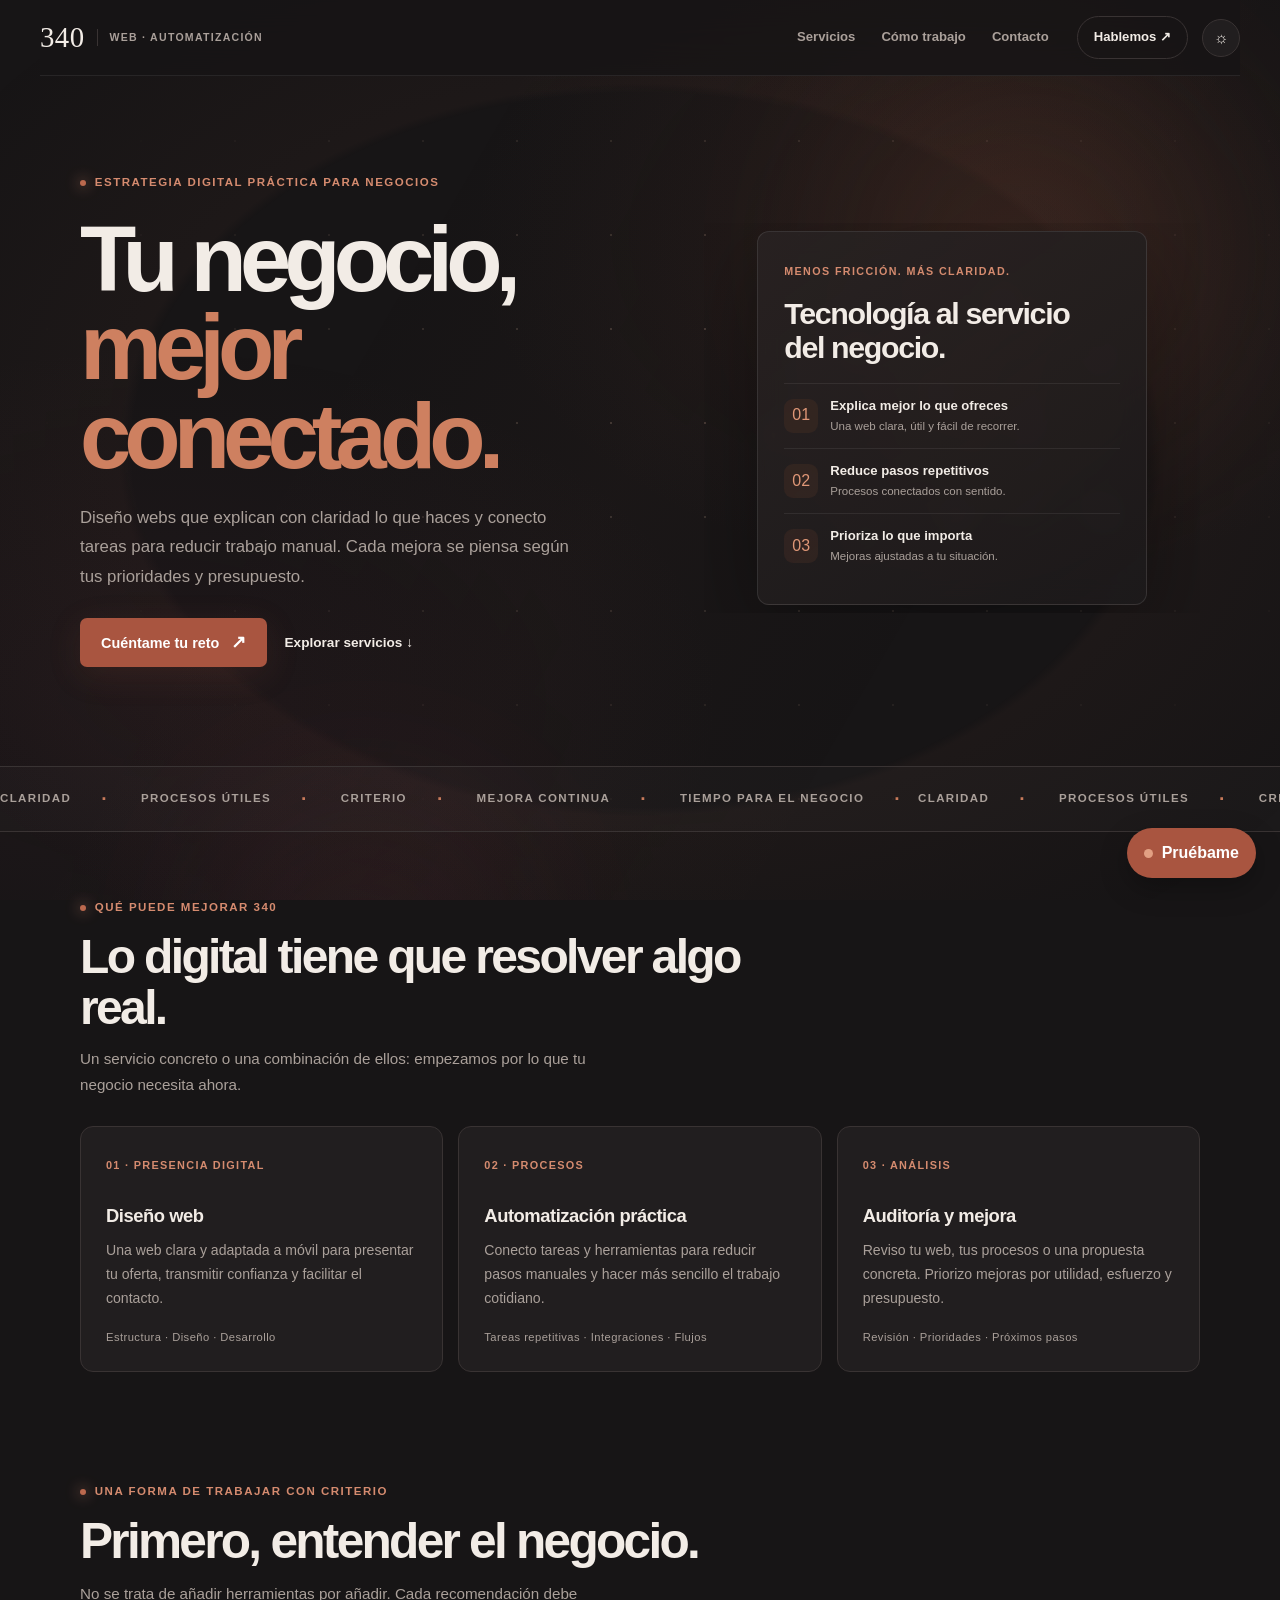
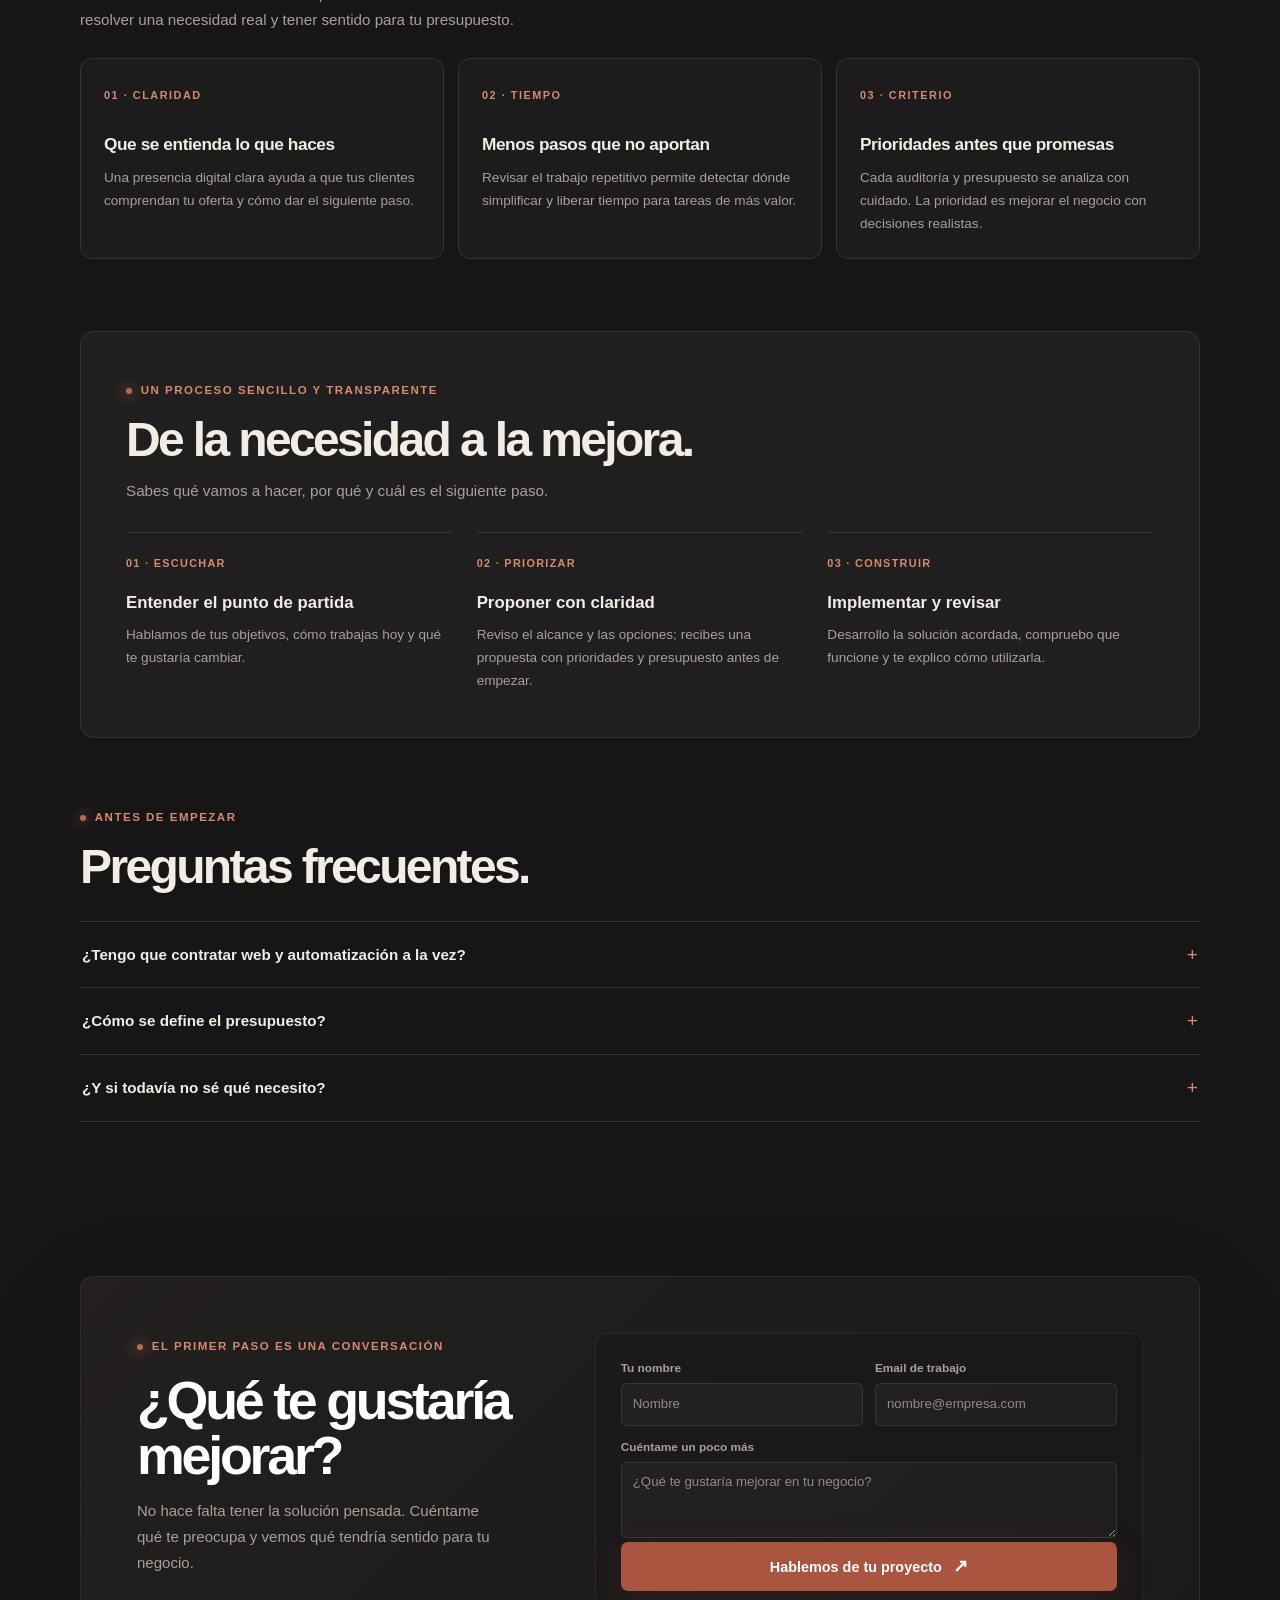
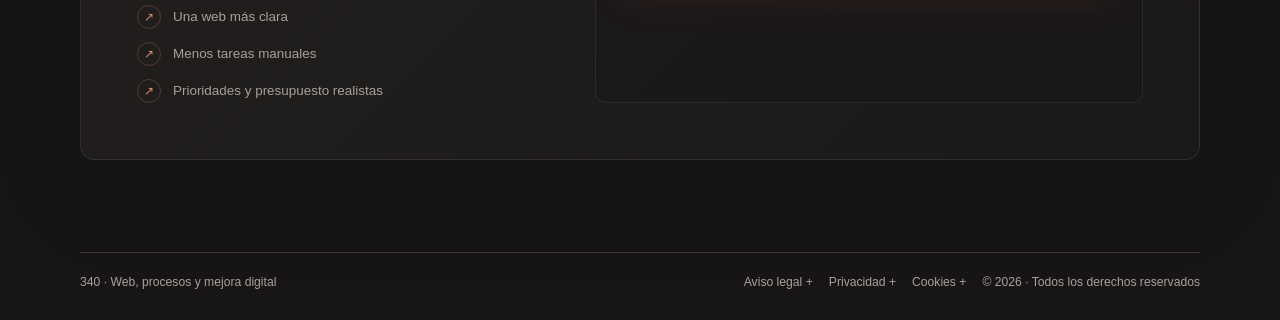
==== index.html @ b25ecb85 "Elimina logs temporales del formulario Co-authored-by: Copilot <223556219+Copilot@users.noreply.gith" ====
<!DOCTYPE html>
<html lang="es">
<head>
<meta charset="utf-8">
<meta name="viewport" content="width=device-width, initial-scale=1, viewport-fit=cover">
<meta http-equiv="Content-Security-Policy" content="default-src 'none'; style-src 'unsafe-inline'; script-src 'unsafe-inline' https://challenges.cloudflare.com; img-src 'self' data:; connect-src 'self' data: https://vmi3162910.contaboserver.net https://chat-proxy.trescuatenta.workers.dev https://challenges.cloudflare.com https://*.challenges.cloudflare.com https://ca1.cloudflarecaptcha.com https://ca2.cloudflarecaptcha.com https://dnstest.dev; frame-src https://challenges.cloudflare.com; worker-src blob:; base-uri 'none'; form-action 'self'; object-src 'none'">
<meta name="referrer" content="no-referrer">
<meta name="robots" content="index, follow">
<meta name="description" content="340 crea webs claras, automatiza tareas y analiza mejoras para que los negocios trabajen con más orden y tiempo. Diseño web y procesos digitales con criterio.">
<link rel="canonical" href="https://tres40.dev/">
<link rel="icon" href="/favicon.svg?v=2" type="image/svg+xml">
<meta property="og:site_name" content="340">
<meta property="og:type" content="website">
<meta property="og:url" content="https://tres40.dev/">
<meta property="og:title" content="340 — Diseño web y automatización con criterio">
<meta property="og:description" content="Una web clara, procesos más simples y mejoras priorizadas según las necesidades de tu negocio.">
<meta property="og:image" content="https://tres40.dev/og-image.png">
<meta property="og:image:width" content="1200">
<meta property="og:image:height" content="630">
<meta property="og:image:alt" content="340: diseño web, automatización práctica y análisis de procesos para negocios.">
<meta property="og:locale" content="es_ES">
<meta name="twitter:card" content="summary_large_image">
<meta name="theme-color" content="#171516">
<meta name="color-scheme" content="dark light">
<meta name="twitter:title" content="340 — Diseño web y automatización con criterio">
<meta name="twitter:description" content="Una web clara, procesos más simples y mejoras priorizadas según las necesidades de tu negocio.">
<meta name="twitter:image" content="https://tres40.dev/og-image.png">
<meta name="twitter:image:alt" content="340: diseño web, automatización práctica y análisis de procesos para negocios.">
<title>340 — Diseño web y automatización con criterio</title>
<script type="application/ld+json">
{
  "@context": "https://schema.org",
  "@type": "ProfessionalService",
  "name": "340",
  "url": "https://tres40.dev/",
  "description": "Diseño web, automatización práctica y análisis de procesos para negocios.",
  "image": "https://tres40.dev/og-image.png",
  "serviceType": ["Diseño web", "Automatización de procesos", "Análisis y mejora digital"]
}
</script>
<style>
:root{--bg:#f7f5f1;--ink:#202321;--muted:#686e69;--line:#dfdcd5;--accent:#bd5e3b;--accent-dark:#9e482c;--deep:#202623;--card:#fff;--soft:#f4e8df;box-sizing:border-box;padding-top:env(safe-area-inset-top,0px);padding-bottom:env(safe-area-inset-bottom,0px)}
html{scroll-behavior:smooth;scroll-padding-top:2rem}
*,*::before,*::after{box-sizing:inherit}
body{margin:0;background:var(--bg);color:var(--ink);font:16px/1.55 -apple-system,BlinkMacSystemFont,"Segoe UI",sans-serif}
a{color:inherit}a:hover{color:var(--accent-dark)}
.wrap{width:min(1120px,calc(100% - 48px));margin:0 auto}
.topbar{height:78px;display:flex;align-items:center;justify-content:space-between;border-bottom:1px solid var(--line)}
.brand{display:flex;gap:.65rem;align-items:center;font-size:.82rem;font-weight:850;letter-spacing:.1em;text-decoration:none}
.brand-mark{display:inline-block;flex:0 0 28px;width:28px;height:28px;border-radius:8px}
.top-link{font-weight:700;font-size:.9rem;text-decoration:none}
.hero{display:grid;grid-template-columns:1.05fr .95fr;gap:3rem;align-items:center;padding:88px 0 86px}
.eyebrow{display:inline-flex;align-items:center;gap:.55rem;color:var(--accent-dark);font-size:.76rem;font-weight:700;letter-spacing:.015em}
.eyebrow::before{content:"";width:7px;height:7px;border-radius:50%;background:var(--accent)}
h1{max-width:650px;margin:1rem 0;font-size:clamp(3.2rem,6.2vw,5.4rem);line-height:.98;letter-spacing:-.075em;font-weight:750}
h1 span{display:block;color:var(--accent)}
.hero-copy{max-width:460px;margin:1.25rem 0 1.6rem;color:var(--muted);font-size:1.08rem}
.button{display:inline-flex;align-items:center;justify-content:center;gap:.7rem;min-height:50px;padding:0 1.25rem;border:0;border-radius:99px;background:var(--accent);color:#fff;font:inherit;font-weight:650;text-decoration:none;cursor:pointer;transition:transform .18s,background .18s}
.button:hover{transform:translateY(-2px);background:var(--accent-dark);color:white}
.button-arrow{font-size:1.1rem}
.microcopy{margin:.7rem 0 0;color:var(--muted);font-size:.82rem}
.visual{position:relative;min-height:390px;display:grid;place-items:center;isolation:isolate}
.visual::before{content:"";position:absolute;z-index:-1;width:310px;height:310px;border-radius:50%;background:radial-gradient(circle,#f0ddcf 0,#f4ebe4 54%,#f7f5f1 73%);animation:breath 8s ease-in-out infinite alternate}
.work-card{position:relative;width:min(100%,390px);padding:30px;border:1px solid #e4e4e9;border-radius:24px;background:#fff;box-shadow:0 24px 70px #17172a12;animation:arrive .8s cubic-bezier(.2,.7,.2,1) both}
.work-label{color:var(--accent-dark);font-size:.72rem;font-weight:750;letter-spacing:.08em}
.work-card h2{max-width:290px;margin:14px 0 24px;font-size:clamp(1.7rem,3vw,2.25rem);line-height:1.08;letter-spacing:-.055em}
.work-item{display:flex;align-items:center;gap:13px;padding:14px 0;border-top:1px solid #ececf0}
.work-item-icon{display:grid;place-items:center;flex:0 0 38px;height:38px;border-radius:12px;background:var(--soft);color:var(--accent-dark);font-size:1rem}
.work-item strong{display:block;font-size:.9rem}
.work-item small{display:block;margin-top:2px;color:var(--muted);font-size:.77rem}
.section{padding:44px 0 76px}
.section-head{max-width:660px;margin-bottom:25px}
.section-head h2{margin:.65rem 0;font-size:clamp(2rem,4vw,3rem);line-height:1.08;letter-spacing:-.055em}
.section-head p{margin:0;color:var(--muted)}
.services{display:grid;grid-template-columns:repeat(3,1fr);gap:14px}
.service{min-height:150px;padding:21px 22px;border:1px solid var(--line);border-radius:16px;background:#fff;animation:arrive .65s ease both}
.service:nth-child(2){animation-delay:.1s}.service:nth-child(3){animation-delay:.2s}
.service-icon{color:var(--accent);font-size:1.15rem}
.service h3{margin:15px 0 5px;font-size:1rem;letter-spacing:-.02em}
.service p{margin:0;color:var(--muted);font-size:.86rem}
.web-section{padding:8px 0 30px}
.web-card{display:grid;grid-template-columns:1.1fr .9fr;gap:40px;align-items:center;padding:clamp(26px,5vw,48px);border:1px solid #e8dfd3;border-radius:22px;background:#f0ebe3}
.web-card h2{max-width:560px;margin:.75rem 0;font-size:clamp(2rem,4.4vw,3.35rem);line-height:1.02;letter-spacing:-.06em}
.web-card p{max-width:520px;margin:0;color:var(--muted)}
.web-link{display:inline-flex;margin-top:20px;color:var(--accent-dark);font-weight:750;text-decoration:none}
.web-link:hover{text-decoration:underline}
.web-points{display:grid;gap:10px}
.web-point{display:flex;align-items:center;gap:14px;padding:15px 17px;border:1px solid #dfd7cc;border-radius:13px;background:#f8f6f2}
.web-point span{color:var(--accent-dark);font-size:.72rem;font-weight:800;letter-spacing:.06em}
.web-point strong{font-size:.88rem}
@keyframes arrive{from{opacity:0;transform:translateY(14px)}to{opacity:1;transform:translateY(0)}}
@keyframes breath{from{transform:scale(.94);opacity:.72}to{transform:scale(1.04);opacity:1}}
.contact{padding:44px 0 80px}
.contact-card{display:grid;grid-template-columns:.8fr 1.2fr;gap:48px;padding:42px;border-radius:22px;background:#1d1d1f;color:white}
.contact-intro h2{margin:.9rem 0;font-size:clamp(2rem,4.2vw,3.5rem);line-height:1;letter-spacing:-.065em}
.contact-intro p{max-width:320px;color:#c0cec4}
.form-grid{display:grid;grid-template-columns:1fr 1fr;gap:13px}
.field{display:grid;gap:6px}
.field.wide{grid-column:1/-1}
.field label{color:#edf2ed;font-size:.8rem;font-weight:700}
.field input,.field select,.field textarea{width:100%;min-height:46px;padding:10px 12px;border:1px solid #54545a;border-radius:9px;background:#29292d;color:#fff;font:inherit;font-size:.87rem}
.field select:invalid{color:#aaaab1}
.field textarea{min-height:90px;resize:vertical}
.field input::placeholder,.field textarea::placeholder{color:#aaaab1}
.field input:focus,.field select:focus,.field textarea:focus{outline:2px solid #e29b7b;outline-offset:1px}
.consent{display:flex;gap:9px;align-items:flex-start;margin:15px 0;color:#d0d9d1;font-size:.75rem}
.consent input{margin-top:4px;accent-color:var(--accent)}
.consent a{color:white}
.submit{width:100%;background:var(--accent);color:#fff}
.submit:hover{background:var(--accent-dark);color:#fff}
#s{min-height:1.4em;margin:10px 0 0;color:#f0c2ae;font-size:.82rem}
#s.err{color:#ffc7a6}
.hp{position:absolute;left:-9999px;width:1px;height:1px;overflow:hidden}
:focus-visible{outline:3px solid #79934f;outline-offset:3px}
.footer{padding:20px 0 30px;border-top:1px solid var(--line);color:var(--muted);font-size:.8rem}
.footer-top{display:flex;justify-content:space-between;align-items:center;gap:20px}
.legal{display:flex;gap:18px}
.legal details{position:relative}
.legal summary{cursor:pointer;list-style:none}
.legal summary::-webkit-details-marker{display:none}
.legal summary::after{content:" +"}
.legal details[open] summary::after{content:" −"}
.legal details>div{position:absolute;z-index:3;right:0;bottom:calc(100% + 12px);width:min(420px,80vw);max-height:60vh;overflow:auto;padding:18px;border:1px solid var(--line);border-radius:12px;background:#fff;box-shadow:0 14px 40px #17231d20;color:var(--muted);font-size:.79rem}
.legal h3{margin:1rem 0 .25rem;color:var(--ink)}
.legal p{margin:.4rem 0}
.ph{color:#a06335}
.chat-toggle{position:fixed;right:24px;bottom:22px;z-index:9;display:flex;align-items:center;gap:9px;min-height:50px;padding:0 17px;border:0;border-radius:99px;background:#1d1d1f;color:#fff;font:inherit;font-weight:650;box-shadow:0 10px 28px #17172a22;cursor:pointer}
.chat-toggle:hover{background:var(--accent-dark)}
.chat-dot{width:9px;height:9px;border-radius:50%;background:#e8a385}
.chat-panel{position:fixed;right:24px;bottom:86px;z-index:10;display:none;flex-direction:column;width:min(360px,calc(100vw - 32px));height:min(440px,calc(100dvh - 150px));overflow:hidden;border:1px solid #dfe7df;border-radius:18px;background:#fff;box-shadow:0 22px 70px #13281d35}
.chat-panel.open{display:flex}
.chat-head{display:flex;justify-content:space-between;align-items:center;padding:16px;background:#1d1d1f;color:#fff}
.chat-head strong{display:block;font-size:.9rem}
.chat-head small{color:#c6d3c8;font-size:.73rem}
.chat-close{border:0;background:none;color:white;font-size:1.35rem;cursor:pointer}
.chat-messages{display:flex;flex:1;flex-direction:column;gap:10px;overflow:auto;padding:15px}
.chat-message{max-width:88%;padding:10px 12px;border-radius:13px;background:#f4e8df;color:var(--ink);font-size:.84rem;white-space:pre-wrap;overflow-wrap:anywhere}
.chat-message.user{align-self:flex-end;background:#f1d8ca}
.chat-message.error{background:#fff0e7;color:#874620}
.chat-form{display:flex;gap:8px;padding:12px;border-top:1px solid var(--line)}
.chat-form input{flex:1;min-width:0;padding:10px;border:1px solid var(--line);border-radius:9px;font:inherit;font-size:.84rem}
.chat-form button{width:42px;border:0;border-radius:9px;background:var(--accent);color:#fff;font-size:1.1rem;cursor:pointer}
.chat-form button:disabled{opacity:.5;cursor:wait}
.chat-note{margin:0;padding:0 13px 10px;color:var(--muted);font-size:.68rem}
@media(max-width:760px){.hero{grid-template-columns:1fr;gap:20px;padding:56px 0 42px}.visual{min-height:340px}.visual::before{width:280px;height:280px}.services{grid-template-columns:1fr}.service{min-height:0}.web-card{grid-template-columns:1fr;gap:24px}.web-section{padding:0 0 22px}.contact-card{grid-template-columns:1fr;gap:26px;padding:30px}.section{padding:38px 0 54px}.footer-top{align-items:flex-start;flex-direction:column}}
@media(max-width:520px){.wrap{width:min(100% - 32px,1120px)}.topbar{height:62px}.brand{gap:.45rem;font-size:.72rem;letter-spacing:.07em}.brand-mark{flex-basis:25px;width:25px;height:25px}.top-link{font-size:.8rem}.hero{padding:36px 0 22px;gap:14px}h1{font-size:clamp(2.2rem,10.5vw,3.1rem)}.hero-copy{margin:1rem 0 1.3rem;font-size:.94rem}.button{min-height:46px;padding:0 1rem;font-size:.92rem}.microcopy{font-size:.78rem}.visual{min-height:285px}.visual::before{width:250px;height:250px}.work-card{padding:21px}.section{padding:30px 0 44px}.section-head{margin-bottom:20px}.section-head h2{font-size:clamp(1.7rem,8vw,2rem)}.web-section{padding:0 0 18px}.web-card{gap:18px;padding:23px}.web-card h2{font-size:clamp(1.8rem,8.5vw,2.25rem)}.contact{padding:30px 0 44px}.contact-card{gap:22px;padding:23px 18px}.contact-intro h2{font-size:clamp(1.85rem,9vw,2.3rem)}.footer-top{gap:14px}.legal{flex-wrap:wrap;gap:12px 16px}.chat-toggle{right:16px;bottom:16px}.chat-panel{right:16px;bottom:76px;height:min(380px,calc(100dvh - 150px))}}
@media(prefers-reduced-motion:reduce){html{scroll-behavior:auto}*,*::before,*::after{animation:none!important;transition:none!important}}
:root{--bg:#171516;--ink:#f2ece6;--muted:#aaa09a;--line:#393333;--accent:#bb694e;--accent-dark:#99503c;--deep:#211c1d;--card:#211e1f;--soft:#302627;color-scheme:dark}
:root[data-theme="light"]{--bg:#f4efe9;--ink:#26201f;--muted:#766c67;--line:#ded5cd;--accent:#a8503b;--accent-dark:#843e30;--deep:#ebe2d9;--card:#fffaf5;--soft:#eee2d8;color-scheme:light}
html{scroll-padding-top:90px;overflow-x:hidden;overflow-x:clip}
body{position:relative;min-width:0;background:var(--bg);color:var(--ink);font-family:Inter,-apple-system,BlinkMacSystemFont,"Segoe UI",sans-serif;transition:background .3s,color .3s}
body>*:not(.ambient){position:relative;z-index:1}
.ambient{position:fixed;inset:0;z-index:0;overflow:hidden;pointer-events:none;background-image:radial-gradient(ellipse at 77% 26%,#6e38251c,transparent 37%),radial-gradient(ellipse at 12% 78%,#702e4015,transparent 36%),linear-gradient(120deg,transparent 30%,#bb694e06 50%,transparent 72%)}
.ambient::before,.ambient::after{position:absolute;inset:-22%;content:"";pointer-events:none}
.ambient::before{background:radial-gradient(ellipse at 50% 50%,transparent 39%,#bb694e0a 40%,transparent 64%);animation:orbitGlow 32s linear infinite}
.ambient::after{inset:0;opacity:.22;background-image:radial-gradient(#e9c5aa 1px,transparent 1.4px);background-size:94px 94px;mask-image:radial-gradient(ellipse at 56% 43%,#000,transparent 70%);animation:dustShift 34s linear infinite}
.ambient-orb{position:absolute;width:380px;height:380px;border-radius:50%;filter:blur(95px);opacity:.11;animation:orbDrift 18s ease-in-out infinite alternate}
.orb-one{top:7%;right:5%;background:#c66c48}
.orb-two{left:16%;bottom:-23%;width:320px;height:320px;background:#752c43;animation-delay:-8s}
.topbar{position:sticky!important;top:0;z-index:20!important;width:min(1200px,calc(100% - 64px));height:76px;border-bottom:1px solid #ffffff12;background:color-mix(in srgb,var(--bg) 84%,transparent);backdrop-filter:blur(18px)}
.brand{gap:12px;color:var(--ink);font-size:.86rem;letter-spacing:.02em}
.brand-mark{display:grid;place-items:center;flex:none;width:auto;height:auto;border-radius:0;color:var(--ink);font-size:1.55rem;font-weight:850;letter-spacing:-.11em}
.brand-caption{padding-left:12px;border-left:1px solid var(--line);color:var(--muted);font-size:.66rem;font-weight:650;letter-spacing:.12em}
.top-nav{display:flex;align-items:center;gap:26px;margin-left:auto;margin-right:28px}
.top-nav a,.top-link{color:var(--muted);font-size:.82rem;font-weight:600;text-decoration:none;transition:color .2s}
.top-nav a:hover,.top-link:hover{color:var(--ink)}
.top-link{color:var(--ink);padding:10px 16px;border:1px solid var(--line);border-radius:999px}
.theme-toggle{display:grid;place-items:center;width:38px;height:38px;margin-left:14px;border:1px solid var(--line);border-radius:50%;background:var(--card);color:var(--ink);font-size:1rem;cursor:pointer;transition:background .2s,transform .2s}
.theme-toggle:hover{transform:rotate(12deg)}
.hero{min-height:min(690px,calc(100svh - 76px));grid-template-columns:1.05fr .95fr;gap:clamp(28px,6vw,86px);padding:72px 0 78px}
.eyebrow{color:#d58b6f;font-size:.72rem;font-weight:650;letter-spacing:.13em;text-transform:uppercase}
.eyebrow::before{width:6px;height:6px;box-shadow:0 0 14px #d58b6f}
h1{max-width:680px;margin:22px 0;font-size:clamp(3.4rem,7.2vw,6.1rem);line-height:.96;letter-spacing:-.075em;font-weight:650}
h1 span{display:block;color:#ce8060}
.hero-copy{max-width:500px;margin:0 0 27px;color:var(--muted);font-size:1.05rem;line-height:1.75}
.hero-actions{display:flex;align-items:center;gap:18px;flex-wrap:wrap}
.button{min-height:49px;padding:0 21px;border-radius:7px;background:#a95540;color:#fff;font-size:.9rem;font-weight:650;box-shadow:0 8px 34px #a9554024}
.button:hover{background:#c27356;color:white;transform:translateY(-2px)}
.button-secondary{color:var(--ink);font-size:.85rem;font-weight:600;text-decoration:none}
.button-secondary:hover{color:#d58b6f}
.microcopy{color:var(--muted);font-size:.77rem}
.visual{min-height:390px;overflow:hidden}
.visual::before{width:min(390px,85vw);height:min(390px,85vw);background:radial-gradient(circle,#9c523020 0,#8248300c 46%,transparent 71%);filter:blur(8px)}
.constellation{position:absolute;inset:-2% -8%;width:116%;height:104%;overflow:visible;opacity:.72}
.constellation path{fill:none;stroke:#c58a7070;stroke-width:1}
.constellation circle{fill:#df9c79;filter:drop-shadow(0 0 5px #df9c79);animation:nodePulse 3.8s ease-in-out infinite alternate}
.constellation circle:nth-of-type(2n){animation-delay:-1.6s}
.work-card{width:min(100%,390px);padding:26px;border:1px solid #ffffff1a;border-radius:12px;background:linear-gradient(145deg,#282222eF,#1d1a1bdc);box-shadow:0 25px 90px #0005;backdrop-filter:blur(12px);animation:arrive .8s cubic-bezier(.2,.7,.2,1) both}
:root[data-theme="light"] .work-card{border-color:#6b45321d;background:linear-gradient(145deg,#fffaf5ed,#f1e8e0e8);box-shadow:0 25px 90px #64452518}
.work-label{color:#d58b6f;font-size:.67rem;font-weight:650;letter-spacing:.13em}
.work-card h2{max-width:290px;margin:13px 0 19px;font-size:clamp(1.5rem,2.5vw,1.9rem);line-height:1.12;letter-spacing:-.045em}
.work-item{gap:12px;padding:12px 0;border-color:#ffffff12}
.work-item-icon{flex-basis:34px;height:34px;border-radius:9px;background:#9d50341f;color:#df9777}
.work-item strong{font-size:.82rem}
.work-item small{color:var(--muted);font-size:.72rem}
.marquee{position:relative;overflow:hidden;border-top:1px solid var(--line);border-bottom:1px solid var(--line);background:#ffffff05}
.marquee-track{display:flex;width:max-content;animation:marqueeSlide 32s linear infinite}
.marquee-group{display:flex;align-items:center;gap:33px;padding:17px 17px 17px 0;white-space:nowrap}
.marquee-item{display:flex;align-items:center;gap:30px;color:var(--muted);font-size:.72rem;font-weight:600;letter-spacing:.12em;text-transform:uppercase}
.marquee-item::after{content:"·";color:#c77a5a;font-size:1.2rem}
.marquee:hover .marquee-track{animation-play-state:paused}
.contact{padding:86px 0 92px}
.contact-card{grid-template-columns:.82fr 1.18fr;gap:clamp(28px,6vw,80px);padding:clamp(26px,5vw,56px);border:1px solid #ffffff14;border-radius:14px;background:linear-gradient(135deg,#242020eF,#1b1919eF);box-shadow:0 30px 100px #0002}
:root[data-theme="light"] .contact-card{border-color:#583a2a1c;background:linear-gradient(135deg,#fffaf5,#eee5dc);box-shadow:0 30px 100px #64452512}
.contact-intro h2{margin:15px 0;font-size:clamp(2rem,4.2vw,3.45rem);line-height:1.03;letter-spacing:-.06em}
.contact-intro p{max-width:360px;color:var(--muted);font-size:.94rem;line-height:1.7}
.offer-list{display:grid;gap:13px;margin:30px 0 0;padding:0;list-style:none}
.offer-list li{display:flex;align-items:center;gap:12px;color:var(--muted);font-size:.84rem}
.offer-list li::before{display:grid;place-items:center;flex:0 0 24px;height:24px;border:1px solid #bd765b55;border-radius:50%;color:#d58b6f;content:"↗";font-size:.76rem}
.contact-form{padding:25px;border:1px solid #ffffff12;border-radius:10px;background:#17151655}
:root[data-theme="light"] .contact-form{border-color:#583a2a16;background:#fff9f48c}
.form-grid{gap:12px}
.field{gap:6px}
.field label{color:var(--muted);font-size:.74rem;font-weight:600}
.field input,.field select,.field textarea{min-height:43px;padding:9px 11px;border-color:#ffffff1a;border-radius:6px;background:#ffffff08;color:var(--ink);font-size:.83rem}
:root[data-theme="light"] .field input,:root[data-theme="light"] .field select,:root[data-theme="light"] .field textarea{border-color:#60412c24;background:#fffaf5;color:var(--ink)}
.field select:invalid{color:var(--muted)}
.field textarea{min-height:76px}
.field input::placeholder,.field textarea::placeholder{color:#968983}
.field input:focus,.field select:focus,.field textarea:focus{outline:2px solid #c47a5c;outline-offset:1px}
.consent{color:var(--muted);font-size:.7rem}
.consent a{color:#d58b6f}
.submit{width:100%;margin-top:4px}
#s{color:#e1a58d}
.footer{padding:20px 0 28px;border-color:var(--line);color:var(--muted)}
.footer-top{font-size:.76rem}
.legal{gap:16px}
.legal summary{color:var(--muted)}
.legal details>div{border-color:var(--line);background:var(--card);box-shadow:0 14px 40px #0004;color:var(--muted)}
.legal h3{color:var(--ink)}
.ph{color:#d58b6f}
.chat-toggle,.chat-panel{position:fixed!important}
.chat-toggle{background:#a95540;color:white;box-shadow:0 10px 28px #0004}
.chat-toggle:hover{background:#c27356}
.chat-dot{background:#e2a083}
.chat-panel{border-color:#ffffff20;background:#211e1f;box-shadow:0 22px 70px #0008}
:root[data-theme="light"] .chat-panel{border-color:var(--line);background:var(--card)}
.chat-head{background:#302526;color:var(--ink)}
:root[data-theme="light"] .chat-head{background:#eee2d8;color:var(--ink)}
.chat-head small{color:var(--muted)}
.chat-message{background:#352a29;color:var(--ink)}
:root[data-theme="light"] .chat-message{background:#f4e8df}
.chat-message.user{background:#5b372d;color:#fff}
:root[data-theme="light"] .chat-message.user{background:#f1d8ca;color:var(--ink)}
.chat-message.error{background:#402b27;color:#f1b49c}
:root[data-theme="light"] .chat-message.error{background:#fff0e7;color:#874620}
.chat-form{border-color:var(--line)}
.chat-form input{border-color:var(--line);background:var(--bg);color:var(--ink)}
.chat-note{color:var(--muted)}
@keyframes marqueeSlide{to{transform:translateX(-50%)}}
@keyframes orbitGlow{to{transform:rotate(360deg)}}
@keyframes dustShift{to{background-position:188px 94px}}
@keyframes orbDrift{from{transform:translate3d(-18px,-12px,0) scale(.92)}to{transform:translate3d(35px,24px,0) scale(1.12)}}
@keyframes nodePulse{from{opacity:.35}to{opacity:1}}
@media(max-width:760px){.topbar{width:calc(100% - 36px);height:68px}.top-nav{gap:16px;margin-right:16px}.hero{min-height:0;grid-template-columns:1fr;gap:8px;padding:56px 0 28px}.hero-copy{max-width:560px}.visual{min-height:320px}.contact{padding:52px 0 62px}.contact-card{grid-template-columns:1fr;gap:28px}.offer-list{grid-template-columns:1fr 1fr}.section,.web-section{display:none}}
@media(max-width:520px){.topbar{width:calc(100% - 32px);height:62px}.brand{gap:8px;font-size:.8rem}.brand-caption{padding-left:8px;font-size:.53rem}.top-nav{gap:0;margin-right:8px}.top-nav a:first-child{display:none}.top-nav a{font-size:.72rem}.top-link{display:none}.theme-toggle{width:34px;height:34px;margin-left:0}.hero{padding:48px 0 14px}.hero h1{font-size:clamp(2.75rem,12.5vw,3.8rem)}.hero-copy{font-size:.93rem;line-height:1.65}.hero-actions{gap:14px}.visual{min-height:285px}.visual::before{width:260px;height:260px}.constellation{inset:0 -8%;width:116%;height:100%}.work-card{padding:21px}.marquee-group{gap:20px;padding:14px 12px 14px 0}.marquee-item{gap:20px;font-size:.64rem}.contact{padding:38px 0 48px}.contact-card{padding:22px 17px}.contact-intro h2{font-size:clamp(2rem,9vw,2.55rem)}.offer-list{grid-template-columns:1fr;gap:10px;margin-top:22px}.contact-form{padding:17px}.form-grid{grid-template-columns:1fr}.field.wide{grid-column:auto}.footer-top{align-items:flex-start;flex-direction:column}.legal{flex-wrap:wrap;gap:12px 16px}.chat-toggle{right:14px;bottom:14px}.chat-panel{right:12px;bottom:72px;width:min(360px,calc(100vw - 40px));height:min(370px,calc(100dvh - 130px))}}
@media(prefers-reduced-motion:reduce){.ambient::before,.ambient::after,.ambient-orb,.constellation circle,.marquee-track{animation:none!important}.marquee-track{transform:none}}
.brand-mark{font-family:"Baskerville","Palatino Linotype",Georgia,serif;font-size:1.8rem;font-weight:400;letter-spacing:.015em}
.approach-section{display:block!important;padding:72px 0 38px}
.approach-heading{max-width:650px;margin-bottom:26px}
.approach-heading h2{margin:12px 0;font-size:clamp(2rem,4vw,3.1rem);line-height:1.08;letter-spacing:-.055em;font-weight:550}
.approach-heading p{max-width:530px;margin:0;color:var(--muted);font-size:.95rem;line-height:1.7}
.approach-grid{display:grid;grid-template-columns:repeat(3,1fr);gap:14px}
.approach-card{min-height:190px;padding:23px;border:1px solid var(--line);border-radius:12px;background:color-mix(in srgb,var(--card) 76%,transparent)}
.approach-number{color:#d58b6f;font-size:.68rem;font-weight:650;letter-spacing:.14em}
.approach-card h3{margin:24px 0 8px;font-size:1.08rem;font-weight:550;letter-spacing:-.025em}
.approach-card p{margin:0;color:var(--muted);font-size:.85rem;line-height:1.7}
.legal details>div{line-height:1.65}
@media(max-width:760px){.approach-section{padding:46px 0 25px}.approach-grid{grid-template-columns:1fr}.approach-card{min-height:0;padding:20px}.approach-card h3{margin:16px 0 7px}.legal details[open]>div{position:fixed;left:16px;right:16px;bottom:calc(76px + env(safe-area-inset-bottom,0px));width:auto;max-height:min(62dvh,560px);z-index:30;padding:18px}}
@media(max-width:520px){.brand-mark{font-size:1.65rem}.approach-section{padding:35px 0 18px}.approach-heading h2{font-size:clamp(1.8rem,8vw,2.25rem)}}
.services-section{padding:62px 0 34px}
.content-heading{max-width:680px;margin-bottom:28px}
.content-heading h2{margin:12px 0;font-size:clamp(2rem,4vw,3rem);line-height:1.08;letter-spacing:-.055em;font-weight:550}
.content-heading p{max-width:550px;margin:0;color:var(--muted);font-size:.95rem;line-height:1.7}
.service-grid{display:grid;grid-template-columns:repeat(3,minmax(0,1fr));gap:15px}
.service-card{min-height:235px;padding:25px;border:1px solid var(--line);border-radius:13px;background:var(--card);transition:transform .2s,border-color .2s}
.service-card:hover{transform:translateY(-3px);border-color:#bd765b88}
.service-label{color:#d58b6f;font-size:.68rem;font-weight:650;letter-spacing:.12em;text-transform:uppercase}
.service-card h3{margin:25px 0 9px;font-size:1.15rem;font-weight:600;letter-spacing:-.025em}
.service-card p{margin:0;color:var(--muted);font-size:.88rem;line-height:1.7}
.service-tags{display:block;margin-top:18px;color:var(--muted);font-size:.7rem;letter-spacing:.04em}
.method-section{padding:34px 0}
.method-panel{padding:clamp(25px,5vw,45px);border:1px solid var(--line);border-radius:14px;background:var(--card)}
.method-grid{display:grid;grid-template-columns:repeat(3,minmax(0,1fr));gap:24px}
.method-step{padding-top:17px;border-top:1px solid var(--line)}
.method-step span{color:#d58b6f;font-size:.68rem;font-weight:650;letter-spacing:.12em}
.method-step h3{margin:15px 0 7px;font-size:1.05rem;font-weight:600}
.method-step p{margin:0;color:var(--muted);font-size:.85rem;line-height:1.7}
.faq-section{padding:32px 0 68px}
.faq-list{border-top:1px solid var(--line)}
.faq-list details{border-bottom:1px solid var(--line)}
.faq-list summary{display:flex;align-items:center;justify-content:space-between;gap:18px;padding:18px 2px;color:var(--ink);font-size:.95rem;font-weight:600;cursor:pointer;list-style:none}
.faq-list summary::-webkit-details-marker{display:none}
.faq-list summary::after{color:#d58b6f;content:"+";font-size:1.2rem;font-weight:400}
.faq-list details[open] summary::after{content:"−"}
.faq-list details p{max-width:680px;margin:0;padding:0 24px 18px 2px;color:var(--muted);font-size:.86rem;line-height:1.7}
@media(max-width:760px){.services-section{padding:45px 0 24px}.service-grid,.method-grid{grid-template-columns:1fr;gap:12px}.service-card{min-height:0;padding:22px}.service-card h3{margin:17px 0 8px}.method-section{padding:24px 0}.method-panel{padding:23px}.method-grid{gap:20px}.faq-section{padding:24px 0 48px}}
@media(max-width:520px){.content-heading h2{font-size:clamp(1.8rem,8vw,2.25rem)}.faq-list summary{font-size:.9rem}.brand-caption{padding-left:6px;font-size:.48rem;letter-spacing:.08em}.top-nav{gap:10px}.top-nav a:nth-child(2){display:none}}
@media(max-width:360px){.brand-caption{display:none}}
@media(max-width:760px){.chat-form input{font-size:16px}}
@media(max-width:520px){.chat-panel{right:16px;bottom:calc(72px + env(safe-area-inset-bottom,0px));width:min(320px,calc(100vw - 48px));height:min(320px,48vh);height:min(320px,48dvh);max-height:calc(100dvh - 120px);border-radius:16px}}
</style>
</head>
<body>
<div class="ambient" aria-hidden="true"><i class="ambient-orb orb-one"></i><i class="ambient-orb orb-two"></i></div>
<header class="wrap topbar">
<a class="brand" href="#" aria-label="340, inicio"><span class="brand-mark">340</span><span class="brand-caption">WEB · AUTOMATIZACIÓN</span></a>
<nav class="top-nav" aria-label="Navegación principal"><a href="#servicios">Servicios</a><a href="#metodo">Cómo trabajo</a><a href="#contacto">Contacto</a></nav>
<a class="top-link" href="#contacto">Hablemos <span aria-hidden="true">↗</span></a>
<button id="themeToggle" class="theme-toggle" type="button" aria-label="Cambiar a tema claro" title="Cambiar tema">☼</button>
</header>

<main>
<section class="wrap hero">
<div>
<span class="eyebrow">Estrategia digital práctica para negocios</span>
<h1>Tu negocio,<span>mejor conectado.</span></h1>
<p class="hero-copy">Diseño webs que explican con claridad lo que haces y conecto tareas para reducir trabajo manual. Cada mejora se piensa según tus prioridades y presupuesto.</p>
<div class="hero-actions"><a class="button" href="#contacto">Cuéntame tu reto <span class="button-arrow" aria-hidden="true">↗</span></a><a class="button-secondary" href="#servicios">Explorar servicios <span aria-hidden="true">↓</span></a></div>
</div>
<div class="visual">
<svg class="constellation" viewBox="0 0 480 420" fill="none" aria-hidden="true">
<path d="M56 228 138 139 224 185 292 88 398 150M56 228l93 111 75-154 94 126 80-161M138 139l11 200m75-154 103-97-9 223m9-223 81 62"/>
<circle cx="56" cy="228" r="3"/><circle cx="138" cy="139" r="4"/><circle cx="224" cy="185" r="3"/><circle cx="292" cy="88" r="4"/><circle cx="398" cy="150" r="3"/><circle cx="149" cy="339" r="3"/><circle cx="243" cy="311" r="4"/><circle cx="317" cy="214" r="3"/><circle cx="398" cy="311" r="4"/>
</svg>
<div class="work-card">
<span class="work-label">MENOS FRICCIÓN. MÁS CLARIDAD.</span>
<h2>Tecnología al servicio del negocio.</h2>
<div class="work-item"><span class="work-item-icon" aria-hidden="true">01</span><span><strong>Explica mejor lo que ofreces</strong><small>Una web clara, útil y fácil de recorrer.</small></span></div>
<div class="work-item"><span class="work-item-icon" aria-hidden="true">02</span><span><strong>Reduce pasos repetitivos</strong><small>Procesos conectados con sentido.</small></span></div>
<div class="work-item"><span class="work-item-icon" aria-hidden="true">03</span><span><strong>Prioriza lo que importa</strong><small>Mejoras ajustadas a tu situación.</small></span></div>
</div>
</div>
</section>

<div class="marquee" aria-label="Claridad, procesos útiles, criterio y mejora continua">
<div class="marquee-track">
<div class="marquee-group"><span class="marquee-item">Claridad</span><span class="marquee-item">Procesos útiles</span><span class="marquee-item">Criterio</span><span class="marquee-item">Mejora continua</span><span class="marquee-item">Tiempo para el negocio</span></div>
<div class="marquee-group" aria-hidden="true"><span class="marquee-item">Claridad</span><span class="marquee-item">Procesos útiles</span><span class="marquee-item">Criterio</span><span class="marquee-item">Mejora continua</span><span class="marquee-item">Tiempo para el negocio</span></div>
</div>
</div>

<section class="wrap services-section" id="servicios" aria-labelledby="servicios-titulo">
<div class="content-heading">
<span class="eyebrow">Qué puede mejorar 340</span>
<h2 id="servicios-titulo">Lo digital tiene que resolver algo real.</h2>
<p>Un servicio concreto o una combinación de ellos: empezamos por lo que tu negocio necesita ahora.</p>
</div>
<div class="service-grid">
<article class="service-card">
<span class="service-label">01 · PRESENCIA DIGITAL</span>
<h3>Diseño web</h3>
<p>Una web clara y adaptada a móvil para presentar tu oferta, transmitir confianza y facilitar el contacto.</p>
<span class="service-tags">Estructura · Diseño · Desarrollo</span>
</article>
<article class="service-card">
<span class="service-label">02 · PROCESOS</span>
<h3>Automatización práctica</h3>
<p>Conecto tareas y herramientas para reducir pasos manuales y hacer más sencillo el trabajo cotidiano.</p>
<span class="service-tags">Tareas repetitivas · Integraciones · Flujos</span>
</article>
<article class="service-card">
<span class="service-label">03 · ANÁLISIS</span>
<h3>Auditoría y mejora</h3>
<p>Reviso tu web, tus procesos o una propuesta concreta. Priorizo mejoras por utilidad, esfuerzo y presupuesto.</p>
<span class="service-tags">Revisión · Prioridades · Próximos pasos</span>
</article>
</div>
</section>

<section class="wrap approach-section" id="enfoque" aria-labelledby="enfoque-titulo">
<div class="approach-heading">
<span class="eyebrow">Una forma de trabajar con criterio</span>
<h2 id="enfoque-titulo">Primero, entender el negocio.</h2>
<p>No se trata de añadir herramientas por añadir. Cada recomendación debe resolver una necesidad real y tener sentido para tu presupuesto.</p>
</div>
<div class="approach-grid">
<article class="approach-card">
<span class="approach-number">01 · CLARIDAD</span>
<h3>Que se entienda lo que haces</h3>
<p>Una presencia digital clara ayuda a que tus clientes comprendan tu oferta y cómo dar el siguiente paso.</p>
</article>
<article class="approach-card">
<span class="approach-number">02 · TIEMPO</span>
<h3>Menos pasos que no aportan</h3>
<p>Revisar el trabajo repetitivo permite detectar dónde simplificar y liberar tiempo para tareas de más valor.</p>
</article>
<article class="approach-card">
<span class="approach-number">03 · CRITERIO</span>
<h3>Prioridades antes que promesas</h3>
<p>Cada auditoría y presupuesto se analiza con cuidado. La prioridad es mejorar el negocio con decisiones realistas.</p>
</article>
</div>
</section>

<section class="wrap method-section" id="metodo" aria-labelledby="metodo-titulo">
<div class="method-panel">
<div class="content-heading">
<span class="eyebrow">Un proceso sencillo y transparente</span>
<h2 id="metodo-titulo">De la necesidad a la mejora.</h2>
<p>Sabes qué vamos a hacer, por qué y cuál es el siguiente paso.</p>
</div>
<div class="method-grid">
<article class="method-step">
<span>01 · ESCUCHAR</span>
<h3>Entender el punto de partida</h3>
<p>Hablamos de tus objetivos, cómo trabajas hoy y qué te gustaría cambiar.</p>
</article>
<article class="method-step">
<span>02 · PRIORIZAR</span>
<h3>Proponer con claridad</h3>
<p>Reviso el alcance y las opciones; recibes una propuesta con prioridades y presupuesto antes de empezar.</p>
</article>
<article class="method-step">
<span>03 · CONSTRUIR</span>
<h3>Implementar y revisar</h3>
<p>Desarrollo la solución acordada, compruebo que funcione y te explico cómo utilizarla.</p>
</article>
</div>
</div>
</section>

<section class="wrap faq-section" id="preguntas" aria-labelledby="preguntas-titulo">
<div class="content-heading">
<span class="eyebrow">Antes de empezar</span>
<h2 id="preguntas-titulo">Preguntas frecuentes.</h2>
</div>
<div class="faq-list">
<details><summary>¿Tengo que contratar web y automatización a la vez?</summary><p>No. Podemos empezar por una web, por un proceso concreto o por revisar qué conviene priorizar.</p></details>
<details><summary>¿Cómo se define el presupuesto?</summary><p>Primero se concreta el objetivo y el alcance. Después recibes una propuesta clara con el trabajo previsto y su presupuesto, antes de decidir.</p></details>
<details><summary>¿Y si todavía no sé qué necesito?</summary><p>No hace falta llegar con una solución decidida. Cuéntame qué te está costando tiempo o qué te gustaría mejorar y lo analizamos juntos.</p></details>
</div>
</section>

<section class="contact" id="contacto">
<div class="wrap contact-card">
<div class="contact-intro">
<span class="eyebrow">El primer paso es una conversación</span>
<h2>¿Qué te gustaría mejorar?</h2>
<p>No hace falta tener la solución pensada. Cuéntame qué te preocupa y vemos qué tendría sentido para tu negocio.</p>
<ul class="offer-list"><li>Una web más clara</li><li>Menos tareas manuales</li><li>Prioridades y presupuesto realistas</li></ul>
</div>
<form id="f" class="contact-form" autocomplete="on">
<div class="form-grid">
<div class="field"><label for="nombre">Tu nombre</label><input id="nombre" name="nombre" type="text" maxlength="80" autocomplete="name" placeholder="Nombre" required></div>
<div class="field"><label for="email">Email de trabajo</label><input id="email" name="email" type="email" maxlength="120" autocomplete="email" placeholder="nombre@empresa.com" required></div>
<div class="field wide"><label for="mensaje">Cuéntame un poco más</label><textarea id="mensaje" name="mensaje" minlength="20" maxlength="2000" required placeholder="¿Qué te gustaría mejorar en tu negocio?"></textarea></div>
</div>
<input class="hp" id="website" name="website" type="text" tabindex="-1" autocomplete="off" aria-hidden="true">
<input id="ts" name="ts" type="hidden">
<div class="cf-turnstile" data-sitekey="0x4AAAAAAF-cswaA7F01E_fP"></div>
<button class="button submit" type="submit"><span id="submitLabel">Hablemos de tu proyecto</span> <span class="button-arrow" aria-hidden="true">↗</span></button>
<p id="s" role="status" aria-live="polite"></p>
</form>
</div>
</section>
</main>

<footer class="wrap footer">
<div class="footer-top">
<span>340 · Web, procesos y mejora digital</span>
<div class="legal">
<details id="aviso"><summary>Aviso legal</summary><div>
<h3>Información del sitio</h3>
<p>Este sitio se encuentra en fase de preparación. La información identificativa del titular y un canal de contacto para cuestiones legales se publicarán antes de iniciar la actividad comercial. No se incluyen datos personales en esta web.</p>
<h3>Uso y contenidos</h3>
<p>Los contenidos son informativos y no constituyen una oferta vinculante. No está permitida su reproducción sin autorización. Se procura mantener la información actualizada y el sitio disponible, sin que pueda garantizarse la ausencia de interrupciones.</p>
<p>La información legal se completará antes de la puesta en marcha comercial, conforme a la normativa aplicable.</p>
</div></details>

<details id="privacidad"><summary>Privacidad</summary><div>
<h3>Estado y responsable</h3><p>Este sitio está en fase de preparación. La identidad y los datos de contacto del responsable se publicarán antes de iniciar la actividad comercial. Hasta entonces, no envíes información personal mediante el formulario ni el asistente.</p>
<h3>Datos que pueden enviarse</h3><p>El formulario transmite nombre, empresa (si se indica), correo electrónico, servicio de interés y mensaje. El asistente transmite el texto de la consulta y un identificador técnico de sesión. No incluyas información confidencial, sensible ni datos de otras personas.</p>
<h3>Finalidad y base del tratamiento</h3><p>En su puesta en marcha, los datos se utilizarían únicamente para responder solicitudes relacionadas con los servicios. La base jurídica, el plazo de conservación y el procedimiento para ejercer derechos se detallarán antes de habilitar la recepción de consultas.</p>
<h3>Transmisión y destinatarios</h3><p>Al enviar el formulario o usar el asistente, la información se transmite a un servicio de procesamiento alojado en <span>vmi3162910.contaboserver.net</span>. El asistente puede tener integraciones adicionales configuradas fuera de esta página. La identidad de esos proveedores, sus condiciones y posibles transferencias internacionales deben verificarse y publicarse antes de activar el servicio.</p>
<h3>Derechos y reclamaciones</h3><p>Los canales para solicitar acceso, rectificación, supresión, oposición, limitación o portabilidad se publicarán antes del inicio de la actividad. También puedes acudir a la Agencia Española de Protección de Datos (<a href="https://www.aepd.es" rel="noopener noreferrer nofollow">aepd.es</a>).</p>
<h3>Actualizaciones</h3><p>Esta información se revisará cuando se definan el responsable, los proveedores y los plazos de tratamiento. La versión vigente se publicará en esta página.</p>
</div></details>

<details id="cookies"><summary>Cookies</summary><div>
<h3>Uso actual</h3><p>La página no instala cookies propias ni utiliza herramientas de analítica o publicidad. La selección de tema claro u oscuro solo se mantiene mientras la página está abierta; no se guarda en cookies ni en el almacenamiento local.</p>
<h3>Servicios externos</h3><p>El envío del formulario y del asistente transmite la información introducida al servicio indicado en la política de privacidad. Esta comunicación no implica por sí sola el uso de cookies en esta página. Si se incorporan cookies o tecnologías similares en el futuro, esta política se actualizará y se solicitará consentimiento cuando corresponda.</p>
</div></details>

<span>© <span id="y"></span> · Todos los derechos reservados</span>
</div>
</footer>

<button id="chatToggle" class="chat-toggle" type="button" aria-label="Probar el asistente de 340" aria-expanded="false" aria-controls="chatPanel"><span class="chat-dot" aria-hidden="true"></span> Pruébame</button>
<section id="chatPanel" class="chat-panel" role="dialog" aria-label="Asistente de automatización" aria-hidden="true">
<div class="chat-head"><div><strong>Asistente de automatización</strong><small>Una duda sobre tu negocio</small></div><button id="chatClose" class="chat-close" type="button" aria-label="Cerrar chat">×</button></div>
<div id="chatMessages" class="chat-messages" role="log" aria-live="polite"><div class="chat-message">Hola. ¿Qué tarea repetitiva le quita tiempo a tu equipo?</div></div>
<form id="chatForm" class="chat-form"><label class="hp" for="chatInput">Tu pregunta</label><input id="chatInput" type="text" maxlength="1000" placeholder="Escribe tu pregunta..." autocomplete="off" required><button type="submit" aria-label="Enviar pregunta">↑</button></form>
<p class="chat-note">Asistente informativo · No compartas datos confidenciales</p>
</section>

<script src="https://challenges.cloudflare.com/turnstile/v0/api.js" async defer></script>
<script>
(function(){
  var WEBHOOK="https://vmi3162910.contaboserver.net/webhook/contacto";
  var CHAT_WEBHOOK="https://chat-proxy.trescuatenta.workers.dev";
  document.getElementById("y").textContent=new Date().getFullYear();
  var themeToggle=document.getElementById("themeToggle");
  themeToggle.addEventListener("click",function(){
    var light=document.documentElement.dataset.theme!=="light";
    document.documentElement.dataset.theme=light?"light":"dark";
    document.querySelector('meta[name="theme-color"]').content=light?"#f4efe9":"#171516";
    themeToggle.textContent=light?"☾":"☼";
    themeToggle.setAttribute("aria-label",light?"Cambiar a tema oscuro":"Cambiar a tema claro");
    themeToggle.title=light?"Cambiar a tema oscuro":"Cambiar a tema claro";
  });
  document.querySelectorAll('a[href^="#"]').forEach(function(a){
    a.addEventListener("click",function(){
      var d=document.querySelector(a.getAttribute("href"));
      if(d&&d.tagName==="DETAILS")d.open=true;
    });
  });
  var f=document.getElementById("f"),s=document.getElementById("s"),ts=document.getElementById("ts");
  var submitButton=f.querySelector('button[type="submit"]'),submitLabel=document.getElementById("submitLabel");
  var defaultSubmitLabel=submitLabel.textContent;
  ts.value=Date.now();
  function say(t,e){s.textContent=t;s.className=e?"err":""}
  function resetTurnstile(){if(window.turnstile)window.turnstile.reset()}
  f.addEventListener("submit",function(ev){
    ev.preventDefault();
    submitButton.disabled=true;
    submitLabel.textContent="Enviando...";
    say("",false);
    var datos=Object.fromEntries(new FormData(f));
    fetch(WEBHOOK,{
      method:"POST",
      headers:{"Content-Type":"application/json"},
      body:JSON.stringify(datos)
    })
      .then(function(res){
        return res.text().then(function(text){
          if(res.status!==200)throw new Error("Unexpected response status");
          return JSON.parse(text);
        });
      })
      .then(function(data){
        if(!data||data.ok!==true)throw new Error("Unexpected response body");
        f.reset();
        ts.value=Date.now();
        resetTurnstile();
        say("Mensaje enviado. Te responderé en 24-48 horas laborables. Revisa tu correo, te acabo de escribir.",false);
      })
      .catch(function(){
        resetTurnstile();
        say("No se pudo enviar. Revisa los datos e inténtalo de nuevo.",true);
      })
      .then(function(){
        submitButton.disabled=false;
        submitLabel.textContent=defaultSubmitLabel;
      });
  });
  var toggle=document.getElementById("chatToggle"),panel=document.getElementById("chatPanel"),close=document.getElementById("chatClose");
  var chatForm=document.getElementById("chatForm"),chatInput=document.getElementById("chatInput"),messages=document.getElementById("chatMessages");
  var chatSession="web-"+(window.crypto&&crypto.randomUUID?crypto.randomUUID():Date.now()+"-"+Math.random().toString(36).slice(2));
  function setChatOpen(open){
    panel.classList.toggle("open",open);
    panel.setAttribute("aria-hidden",String(!open));
    toggle.setAttribute("aria-expanded",String(open));
    if(open){
      if(window.matchMedia("(max-width:760px)").matches)close.focus();
      else chatInput.focus();
    }else toggle.focus();
  }
  function addMessage(text,kind){
    var item=document.createElement("div");
    item.className="chat-message"+(kind?" "+kind:"");
    item.textContent=text;
    messages.appendChild(item);
    messages.scrollTop=messages.scrollHeight;
    return item;
  }
  toggle.addEventListener("click",function(){setChatOpen(!panel.classList.contains("open"))});
  close.addEventListener("click",function(){setChatOpen(false)});
  chatForm.addEventListener("submit",function(ev){
    ev.preventDefault();
    var question=cl(chatInput.value);
    if(!question)return;
    addMessage(question,"user");
    chatInput.value="";
    if(!CHAT_WEBHOOK){
      addMessage("El asistente todavía no está conectado. Configura la URL del Webhook de n8n para activar las respuestas.", "error");
      return;
    }
    var send=chatForm.querySelector("button");
    send.disabled=true;
    var pending=addMessage("Estoy revisándolo...");
    fetch(CHAT_WEBHOOK,{method:"POST",headers:{"Content-Type":"application/json"},body:JSON.stringify({message:question,sessionId:chatSession})})
      .then(function(response){
        if(!response.ok)throw new Error("HTTP "+response.status);
        var type=response.headers.get("content-type")||"";
        return type.indexOf("application/json")!==-1?response.json():response.text();
      })
      .then(function(data){
        var answer=typeof data==="string"?data:(data&&(data.output||data.answer||data.response||data.text));
        if(typeof answer!=="string"||!answer.trim())throw new Error("La respuesta del webhook no contiene output, answer, response o text.");
        pending.textContent=answer.trim();
      })
      .catch(function(error){
        pending.classList.add("error");
        pending.textContent="No he podido conectar con el asistente. Inténtalo más tarde.";
        if(window.console)console.error("Error del asistente n8n:",error);
      })
      .then(function(){send.disabled=false;chatInput.focus()});
  });
})();
</script>
</body>
</html>
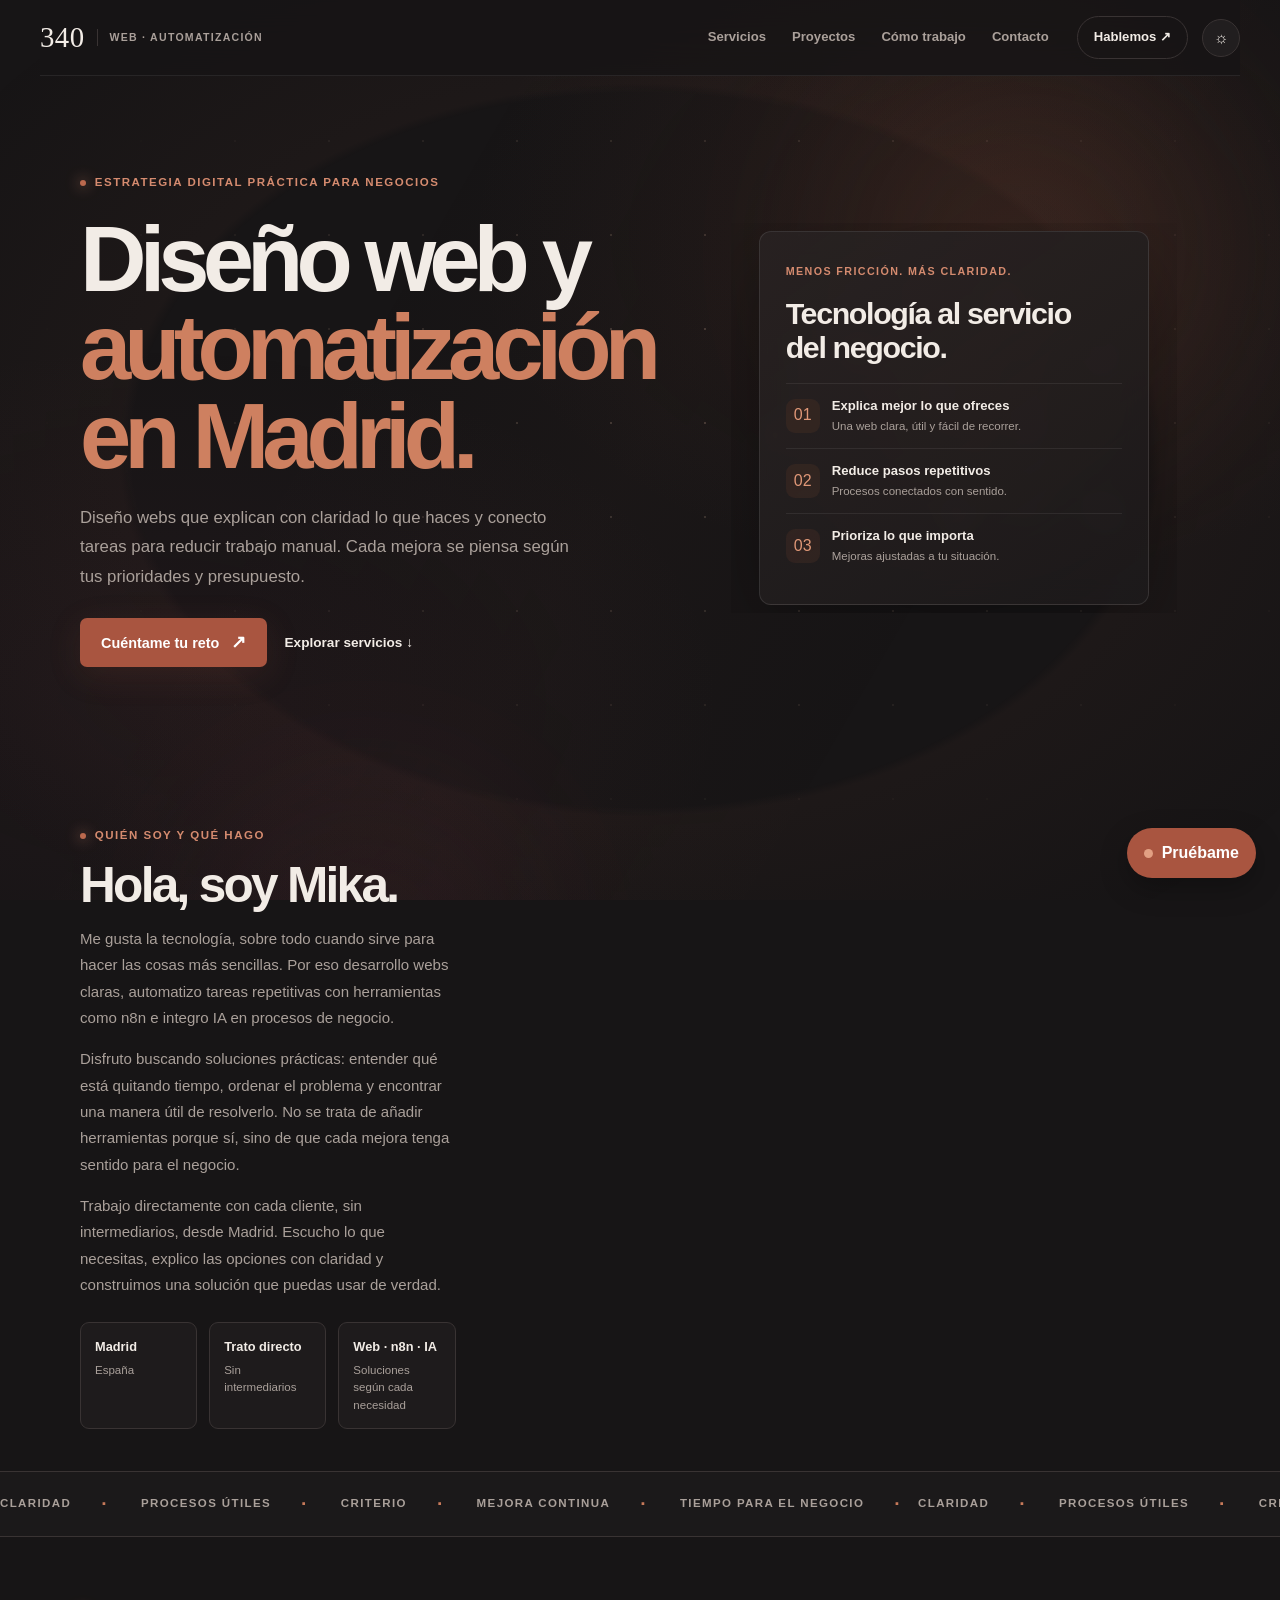
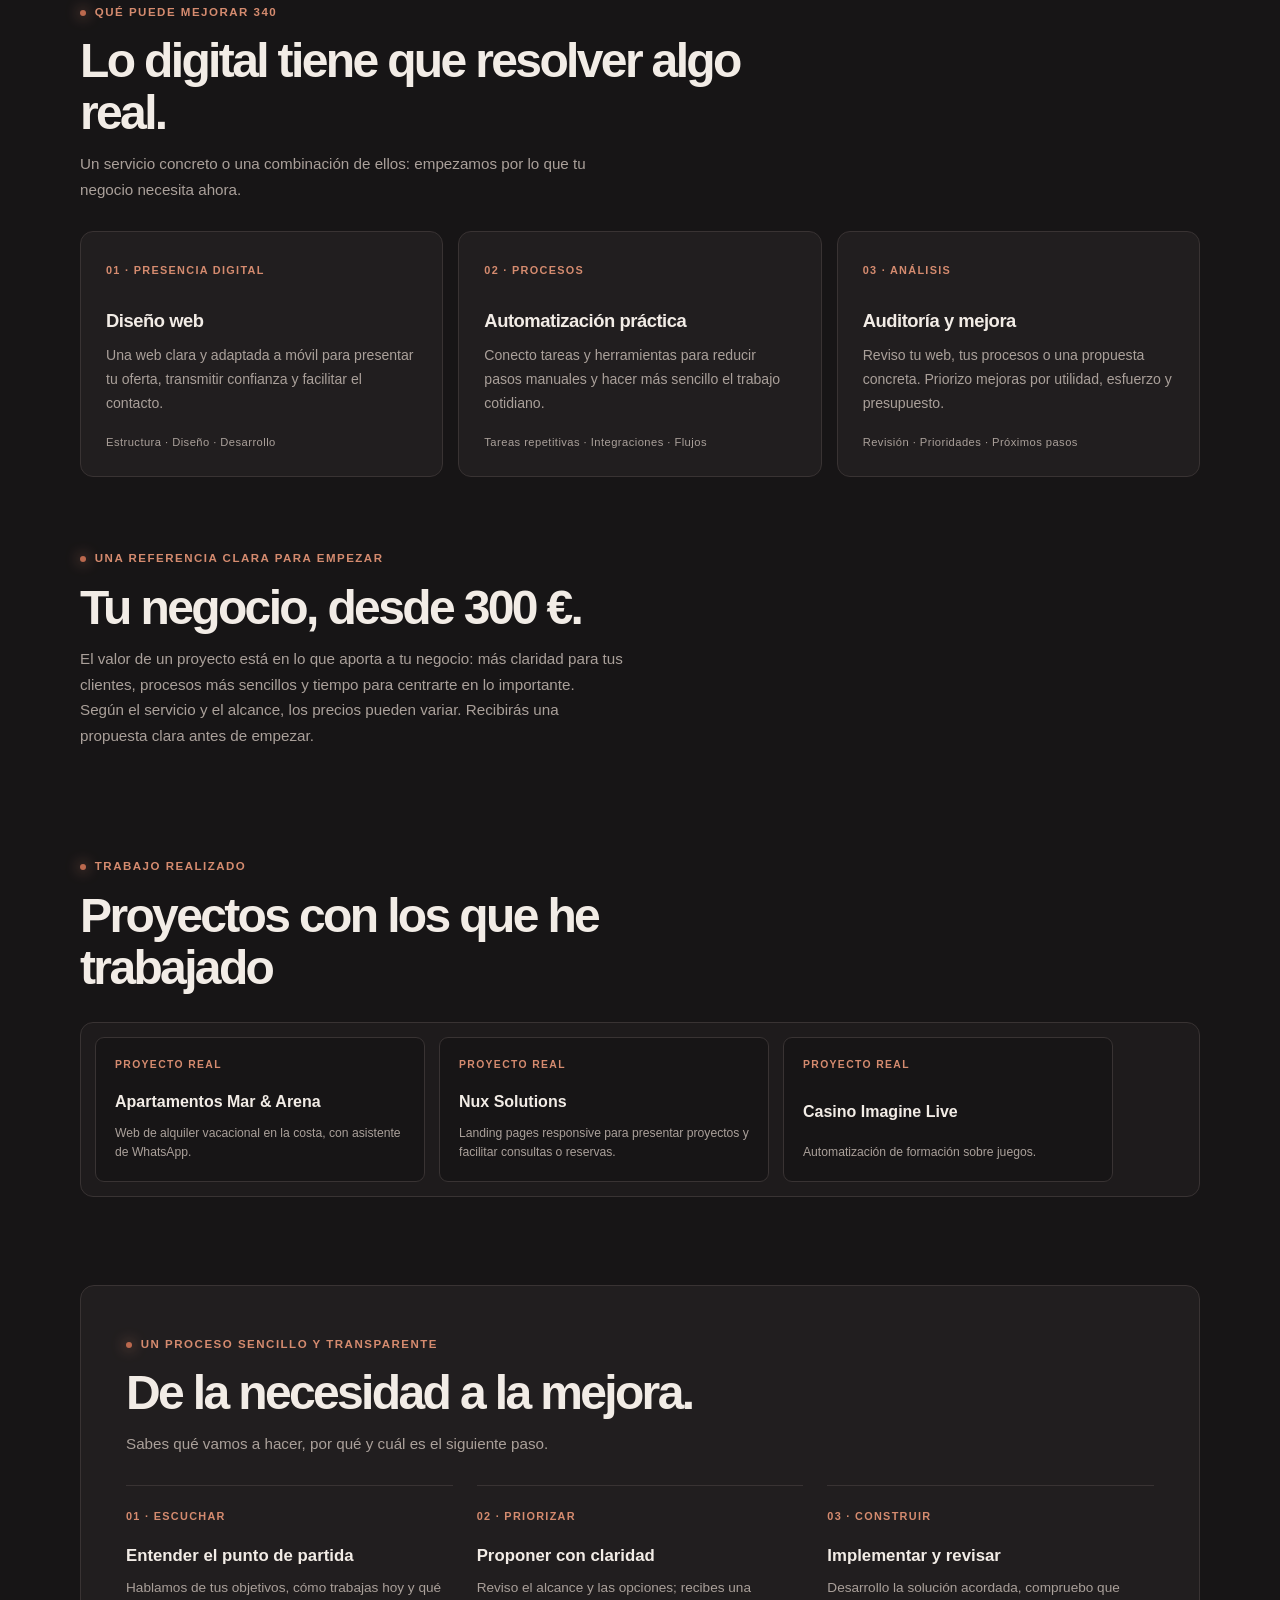
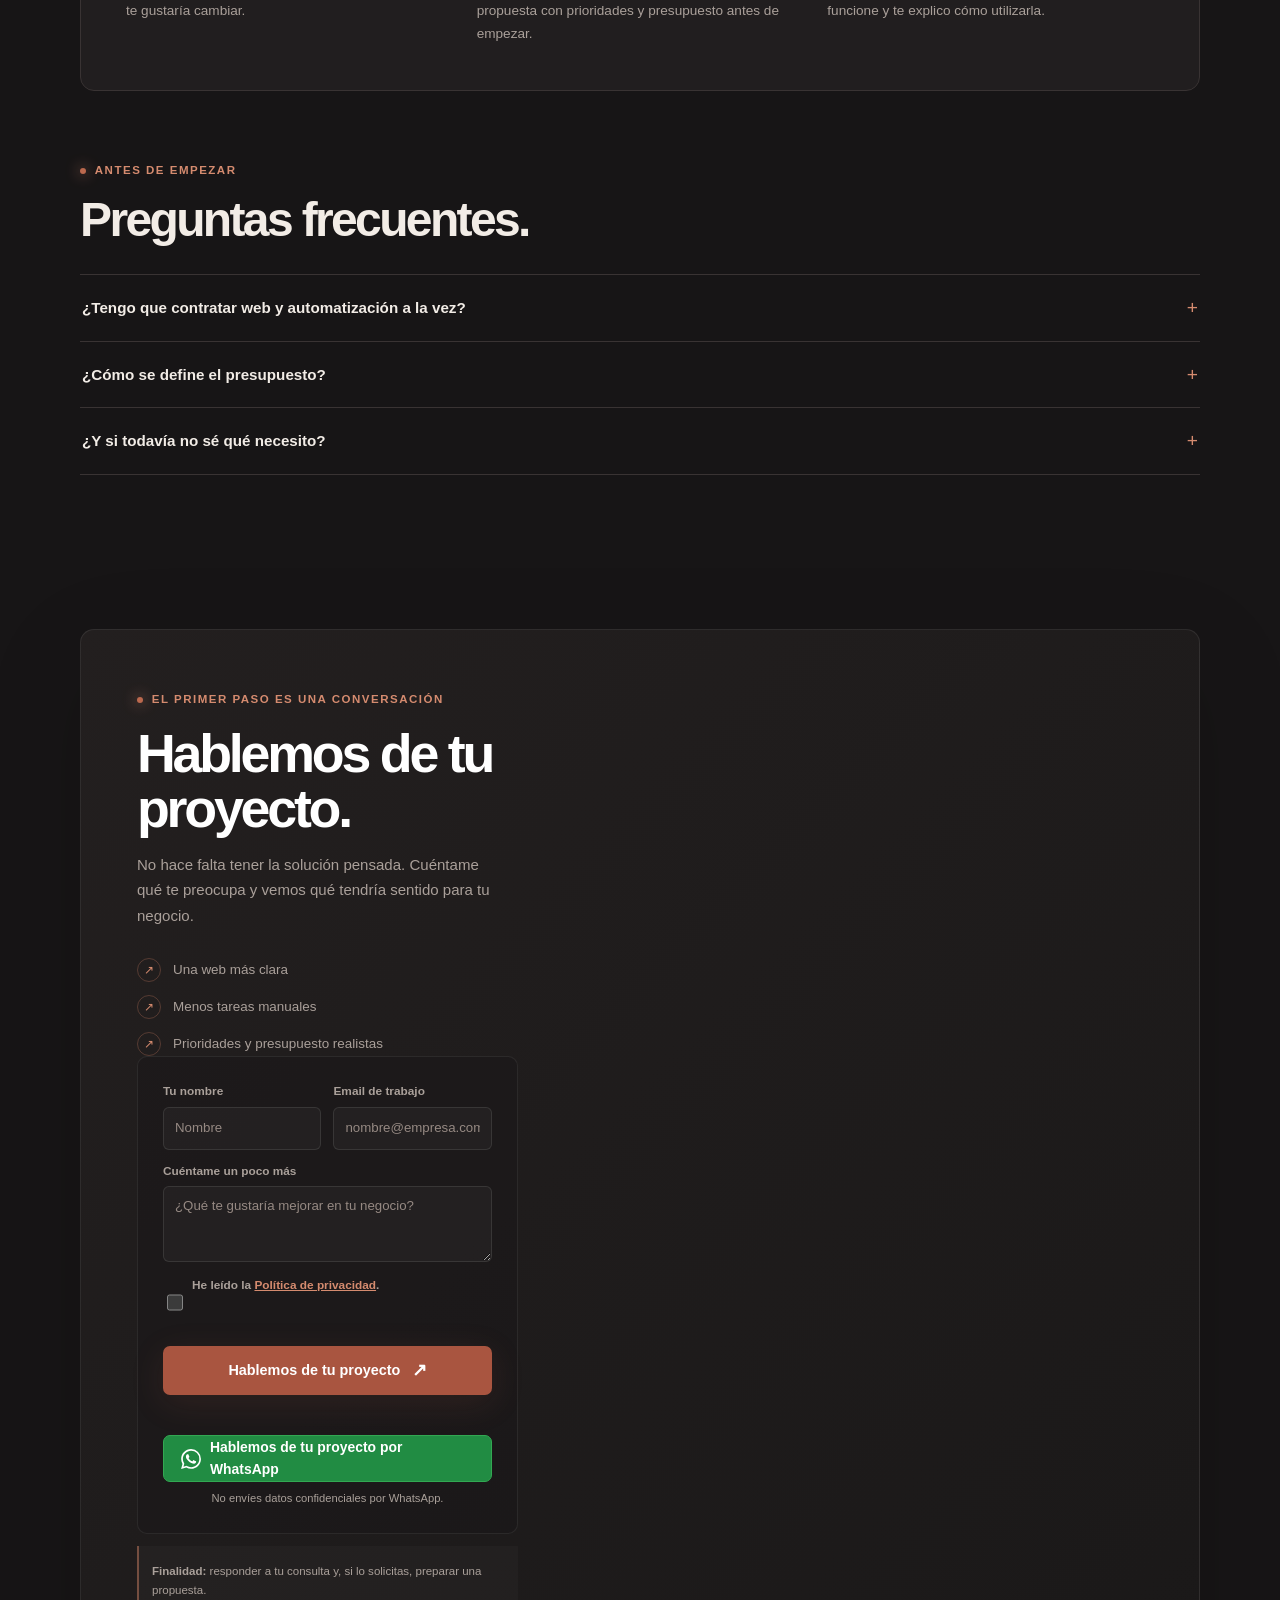
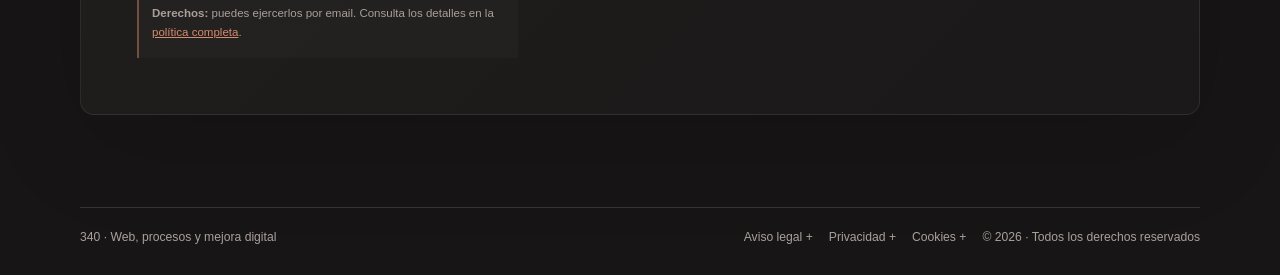
==== commit d942dd02: "Actualiza web 340 y páginas legales Co-authored-by: Copilot <223556219+Copilot@users.noreply.github." ====
--- a/index.html
+++ b/index.html
@@ -6,14 +6,14 @@
 <meta http-equiv="Content-Security-Policy" content="default-src 'none'; style-src 'unsafe-inline'; script-src 'unsafe-inline' https://challenges.cloudflare.com; img-src 'self' data:; connect-src 'self' data: https://vmi3162910.contaboserver.net https://chat-proxy.trescuatenta.workers.dev https://challenges.cloudflare.com https://*.challenges.cloudflare.com https://ca1.cloudflarecaptcha.com https://ca2.cloudflarecaptcha.com https://dnstest.dev; frame-src https://challenges.cloudflare.com; worker-src blob:; base-uri 'none'; form-action 'self'; object-src 'none'">
 <meta name="referrer" content="no-referrer">
 <meta name="robots" content="index, follow">
-<meta name="description" content="340 crea webs claras, automatiza tareas y analiza mejoras para que los negocios trabajen con más orden y tiempo. Diseño web y procesos digitales con criterio.">
+<meta name="description" content="Diseño web en Madrid, automatización con n8n e integración de IA para negocios. Trabajo directamente contigo, sin intermediarios. 340.">
 <link rel="canonical" href="https://tres40.dev/">
 <link rel="icon" href="/favicon.svg?v=2" type="image/svg+xml">
 <meta property="og:site_name" content="340">
 <meta property="og:type" content="website">
 <meta property="og:url" content="https://tres40.dev/">
-<meta property="og:title" content="340 — Diseño web y automatización con criterio">
-<meta property="og:description" content="Una web clara, procesos más simples y mejoras priorizadas según las necesidades de tu negocio.">
+<meta property="og:title" content="Diseño web y automatización en Madrid | 340">
+<meta property="og:description" content="Diseño web, automatización con n8n e integración de IA para negocios. Trabajo directamente contigo, desde Madrid.">
 <meta property="og:image" content="https://tres40.dev/og-image.png">
 <meta property="og:image:width" content="1200">
 <meta property="og:image:height" content="630">
@@ -22,20 +22,37 @@
 <meta name="twitter:card" content="summary_large_image">
 <meta name="theme-color" content="#171516">
 <meta name="color-scheme" content="dark light">
-<meta name="twitter:title" content="340 — Diseño web y automatización con criterio">
-<meta name="twitter:description" content="Una web clara, procesos más simples y mejoras priorizadas según las necesidades de tu negocio.">
+<meta name="twitter:title" content="Diseño web y automatización en Madrid | 340">
+<meta name="twitter:description" content="Diseño web, automatización con n8n e integración de IA para negocios. Trabajo directamente contigo, desde Madrid.">
 <meta name="twitter:image" content="https://tres40.dev/og-image.png">
 <meta name="twitter:image:alt" content="340: diseño web, automatización práctica y análisis de procesos para negocios.">
-<title>340 — Diseño web y automatización con criterio</title>
+<title>Diseño web y automatización en Madrid | 340</title>
+<script>
+const SITE_CONFIG=Object.freeze({
+  legalNif:"[COMPLETAR: NIF/NIE completo]",
+  legalAddress:"Madrid, 28019 · [COMPLETAR: calle y número]",
+  legalEmail:"[COMPLETAR: correo legal válido]",
+  retentionPeriod:"[COMPLETAR: plazo de conservación]",
+  vpsLocation:"[COMPLETAR: ubicación del VPS]",
+  emailProvider:"[COMPLETAR: proveedor de correo]",
+  emailFlow:"[COMPLETAR: confirmar aviso interno y confirmación automática en n8n]",
+  assistantProvider:"[COMPLETAR: proveedor final del asistente de IA]",
+  emailRateLimit:"[COMPLETAR: confirmar límite por email y tiempo de retención]",
+  transferSafeguards:"[COMPLETAR: mecanismo y garantías para transferencias internacionales]",
+  turnstileCookies:"[COMPLETAR: verificar cookies con Turnstile operativo]"
+});
+const COOKIES_ANALITICA=false;
+</script>
 <script type="application/ld+json">
 {
   "@context": "https://schema.org",
   "@type": "ProfessionalService",
   "name": "340",
   "url": "https://tres40.dev/",
-  "description": "Diseño web, automatización práctica y análisis de procesos para negocios.",
+  "description": "Diseño web, automatización con n8n e integración de IA para negocios en Madrid.",
   "image": "https://tres40.dev/og-image.png",
-  "serviceType": ["Diseño web", "Automatización de procesos", "Análisis y mejora digital"]
+  "areaServed": {"@type": "City", "name": "Madrid"},
+  "serviceType": ["Diseño web", "Automatización de procesos con n8n", "Integración de IA en procesos de negocio", "Auditoría y mejora digital"]
 }
 </script>
 <style>
@@ -256,18 +273,9 @@
 @media(max-width:520px){.topbar{width:calc(100% - 32px);height:62px}.brand{gap:8px;font-size:.8rem}.brand-caption{padding-left:8px;font-size:.53rem}.top-nav{gap:0;margin-right:8px}.top-nav a:first-child{display:none}.top-nav a{font-size:.72rem}.top-link{display:none}.theme-toggle{width:34px;height:34px;margin-left:0}.hero{padding:48px 0 14px}.hero h1{font-size:clamp(2.75rem,12.5vw,3.8rem)}.hero-copy{font-size:.93rem;line-height:1.65}.hero-actions{gap:14px}.visual{min-height:285px}.visual::before{width:260px;height:260px}.constellation{inset:0 -8%;width:116%;height:100%}.work-card{padding:21px}.marquee-group{gap:20px;padding:14px 12px 14px 0}.marquee-item{gap:20px;font-size:.64rem}.contact{padding:38px 0 48px}.contact-card{padding:22px 17px}.contact-intro h2{font-size:clamp(2rem,9vw,2.55rem)}.offer-list{grid-template-columns:1fr;gap:10px;margin-top:22px}.contact-form{padding:17px}.form-grid{grid-template-columns:1fr}.field.wide{grid-column:auto}.footer-top{align-items:flex-start;flex-direction:column}.legal{flex-wrap:wrap;gap:12px 16px}.chat-toggle{right:14px;bottom:14px}.chat-panel{right:12px;bottom:72px;width:min(360px,calc(100vw - 40px));height:min(370px,calc(100dvh - 130px))}}
 @media(prefers-reduced-motion:reduce){.ambient::before,.ambient::after,.ambient-orb,.constellation circle,.marquee-track{animation:none!important}.marquee-track{transform:none}}
 .brand-mark{font-family:"Baskerville","Palatino Linotype",Georgia,serif;font-size:1.8rem;font-weight:400;letter-spacing:.015em}
-.approach-section{display:block!important;padding:72px 0 38px}
-.approach-heading{max-width:650px;margin-bottom:26px}
-.approach-heading h2{margin:12px 0;font-size:clamp(2rem,4vw,3.1rem);line-height:1.08;letter-spacing:-.055em;font-weight:550}
-.approach-heading p{max-width:530px;margin:0;color:var(--muted);font-size:.95rem;line-height:1.7}
-.approach-grid{display:grid;grid-template-columns:repeat(3,1fr);gap:14px}
-.approach-card{min-height:190px;padding:23px;border:1px solid var(--line);border-radius:12px;background:color-mix(in srgb,var(--card) 76%,transparent)}
-.approach-number{color:#d58b6f;font-size:.68rem;font-weight:650;letter-spacing:.14em}
-.approach-card h3{margin:24px 0 8px;font-size:1.08rem;font-weight:550;letter-spacing:-.025em}
-.approach-card p{margin:0;color:var(--muted);font-size:.85rem;line-height:1.7}
 .legal details>div{line-height:1.65}
-@media(max-width:760px){.approach-section{padding:46px 0 25px}.approach-grid{grid-template-columns:1fr}.approach-card{min-height:0;padding:20px}.approach-card h3{margin:16px 0 7px}.legal details[open]>div{position:fixed;left:16px;right:16px;bottom:calc(76px + env(safe-area-inset-bottom,0px));width:auto;max-height:min(62dvh,560px);z-index:30;padding:18px}}
-@media(max-width:520px){.brand-mark{font-size:1.65rem}.approach-section{padding:35px 0 18px}.approach-heading h2{font-size:clamp(1.8rem,8vw,2.25rem)}}
+@media(max-width:760px){.legal details[open]>div{position:fixed;left:16px;right:16px;bottom:calc(76px + env(safe-area-inset-bottom,0px));width:auto;max-height:min(62dvh,560px);z-index:30;padding:18px}}
+@media(max-width:520px){.brand-mark{font-size:1.65rem}}
 .services-section{padding:62px 0 34px}
 .content-heading{max-width:680px;margin-bottom:28px}
 .content-heading h2{margin:12px 0;font-size:clamp(2rem,4vw,3rem);line-height:1.08;letter-spacing:-.055em;font-weight:550}
@@ -295,17 +303,69 @@
 .faq-list details[open] summary::after{content:"−"}
 .faq-list details p{max-width:680px;margin:0;padding:0 24px 18px 2px;color:var(--muted);font-size:.86rem;line-height:1.7}
 @media(max-width:760px){.services-section{padding:45px 0 24px}.service-grid,.method-grid{grid-template-columns:1fr;gap:12px}.service-card{min-height:0;padding:22px}.service-card h3{margin:17px 0 8px}.method-section{padding:24px 0}.method-panel{padding:23px}.method-grid{gap:20px}.faq-section{padding:24px 0 48px}}
-@media(max-width:520px){.content-heading h2{font-size:clamp(1.8rem,8vw,2.25rem)}.faq-list summary{font-size:.9rem}.brand-caption{padding-left:6px;font-size:.48rem;letter-spacing:.08em}.top-nav{gap:10px}.top-nav a:nth-child(2){display:none}}
+@media(max-width:520px){.content-heading h2{font-size:clamp(1.8rem,8vw,2.25rem)}.faq-list summary{font-size:.9rem}.brand-caption{padding-left:6px;font-size:.48rem;letter-spacing:.08em}.top-nav{gap:10px}.top-nav a[href="#metodo"]{display:none}}
 @media(max-width:360px){.brand-caption{display:none}}
 @media(max-width:760px){.chat-form input{font-size:16px}}
+@media(max-width:760px){.field input,.field select,.field textarea{font-size:16px}.form-field-focused .chat-toggle{display:none}}
 @media(max-width:520px){.chat-panel{right:16px;bottom:calc(72px + env(safe-area-inset-bottom,0px));width:min(320px,calc(100vw - 48px));height:min(320px,48vh);height:min(320px,48dvh);max-height:calc(100dvh - 120px);border-radius:16px}}
+.about-section{display:grid;grid-template-columns:minmax(220px,.72fr) minmax(0,1.28fr);align-items:center;gap:clamp(28px,6vw,82px);padding:56px 0 42px}
+.about-copy h2{margin:12px 0;font-size:clamp(2rem,4vw,3.1rem);line-height:1.05;letter-spacing:-.055em;font-weight:550}
+.about-copy p{max-width:680px;color:var(--muted);font-size:.94rem;line-height:1.75}
+.about-facts{display:grid;grid-template-columns:repeat(3,minmax(0,1fr));gap:12px;margin:24px 0 0;padding:0;list-style:none}
+.about-facts li{padding:14px;border:1px solid var(--line);border-radius:9px;background:color-mix(in srgb,var(--card) 78%,transparent)}
+.about-facts strong,.about-facts span{display:block}
+.about-facts strong{font-size:.8rem}
+.about-facts span{margin-top:5px;color:var(--muted);font-size:.72rem;line-height:1.5}
+.pricing-section{padding:34px 0 52px}
+.pricing-statement{max-width:700px;margin:0;color:var(--ink);font-size:clamp(1.1rem,2.5vw,1.45rem);line-height:1.65}
+.pricing-note{margin:12px 0 0;color:var(--muted);font-size:.75rem}
+.projects-section{padding:24px 0 54px}
+.project-marquee{overflow:hidden;border:1px solid var(--line);border-radius:13px;background:color-mix(in srgb,var(--card) 74%,transparent)}
+.project-track{display:flex;width:max-content;animation:projectsSlide 38s linear infinite}
+.project-group{display:flex;gap:14px;padding:14px}
+.project-marquee:hover .project-track,.project-marquee:focus-within .project-track{animation-play-state:paused}
+.project-marquee-card{display:flex;flex:0 0 330px;flex-direction:column;justify-content:space-between;min-height:145px;padding:19px;border:1px solid var(--line);border-radius:9px;background:var(--bg);color:var(--ink);text-decoration:none;transition:border-color .2s,transform .2s}
+.project-marquee-card:hover{transform:translateY(-2px);border-color:#bd765b88}
+.project-marquee-card span{color:#d58b6f;font-size:.65rem;font-weight:650;letter-spacing:.13em;text-transform:uppercase}
+.project-marquee-card strong{margin:14px 0 5px;font-size:1rem}
+.project-marquee-card small{color:var(--muted);font-size:.76rem;line-height:1.55}
+.whatsapp-link{display:inline-flex;align-items:center;justify-content:center;gap:9px;width:100%;min-height:47px;margin-top:12px;padding:0 17px;border:1px solid #32a852;border-radius:7px;background:#218c43;color:#fff;font-size:.87rem;font-weight:650;text-decoration:none;transition:background .2s,border-color .2s}
+.whatsapp-link:hover{border-color:#47c568;background:#27a34f;color:#fff}
+.whatsapp-link svg{width:20px;height:20px;fill:currentColor}
+.whatsapp-note{margin:8px 0 0;color:var(--muted);font-size:.7rem;text-align:center}
+.privacy-brief{margin-top:12px;padding:12px 13px;border-left:2px solid #bd765b88;background:#ffffff06;color:var(--muted);font-size:.72rem;line-height:1.65}
+.privacy-brief p{margin:4px 0}
+.privacy-brief a{color:#d58b6f}
+.consent{align-items:flex-start}
+.consent input{flex:0 0 auto;width:16px;height:16px}
+.consent label{line-height:1.5}
+.legal-table-wrap{max-width:100%;overflow-x:auto}
+.legal-table{width:100%;border-collapse:collapse;font-size:.7rem}
+.legal-table th,.legal-table td{padding:8px;border:1px solid var(--line);text-align:left;vertical-align:top}
+.legal-table th{color:var(--ink);font-weight:650}
+.cookie-banner{position:fixed;right:16px;bottom:16px;left:16px;z-index:40;max-width:980px;margin:0 auto;padding:20px;border:1px solid var(--line);border-radius:12px;background:var(--card);box-shadow:0 18px 60px #0007;color:var(--ink)}
+.cookie-banner[hidden],.cookie-settings-link[hidden]{display:none}
+.cookie-banner h2{margin:0 0 6px;font-size:1rem}
+.cookie-banner p{margin:0;color:var(--muted);font-size:.8rem;line-height:1.55}
+.cookie-actions{display:flex;gap:9px;margin-top:14px}
+.cookie-actions button{flex:1;min-height:42px;padding:8px 12px;border:1px solid var(--line);border-radius:6px;background:transparent;color:var(--ink);font:inherit;font-size:.77rem;font-weight:650;cursor:pointer}
+.cookie-actions button:hover{border-color:#bd765b;color:#d58b6f}
+.cookie-preferences{margin-top:12px;padding-top:12px;border-top:1px solid var(--line);color:var(--muted);font-size:.78rem}
+.cookie-preferences[hidden]{display:none}
+.cookie-preferences label{display:flex;align-items:center;gap:8px}
+.cookie-settings-link{color:var(--muted);font-size:.76rem}
+@keyframes projectsSlide{to{transform:translateX(-50%)}}
+:focus-visible{outline:3px solid #d58b6f;outline-offset:3px}
+@media(max-width:760px){.about-section{grid-template-columns:1fr;gap:24px;padding:40px 0 30px}.about-facts{grid-template-columns:1fr;gap:8px}.about-facts li{display:flex;align-items:center;justify-content:space-between;gap:12px}.about-facts span{margin:0;text-align:right}.pricing-section{padding:24px 0 35px}.projects-section{padding:14px 0 38px}.project-marquee-card{flex-basis:min(330px,calc(100vw - 72px))}.cookie-actions{flex-wrap:wrap}.cookie-actions button{min-width:calc(50% - 5px)}}
+@media(max-width:520px){.project-group{gap:10px;padding:10px}.project-marquee-card{min-height:132px;padding:16px}.cookie-banner{right:10px;bottom:calc(10px + env(safe-area-inset-bottom,0px));left:10px;padding:16px}.cookie-actions{display:grid;grid-template-columns:1fr}.cookie-actions button{width:100%}}
+@media(prefers-reduced-motion:reduce){.project-track{width:100%;animation:none}.project-marquee{overflow:visible}.project-group:first-child{display:grid;width:100%;grid-template-columns:repeat(auto-fit,minmax(min(100%,230px),1fr));padding:12px}.project-group[aria-hidden="true"]{display:none}.project-marquee-card:hover{transform:none}}
 </style>
 </head>
 <body>
 <div class="ambient" aria-hidden="true"><i class="ambient-orb orb-one"></i><i class="ambient-orb orb-two"></i></div>
 <header class="wrap topbar">
 <a class="brand" href="#" aria-label="340, inicio"><span class="brand-mark">340</span><span class="brand-caption">WEB · AUTOMATIZACIÓN</span></a>
-<nav class="top-nav" aria-label="Navegación principal"><a href="#servicios">Servicios</a><a href="#metodo">Cómo trabajo</a><a href="#contacto">Contacto</a></nav>
+<nav class="top-nav" aria-label="Navegación principal"><a href="#servicios">Servicios</a><a href="#proyectos">Proyectos</a><a href="#metodo">Cómo trabajo</a><a href="#contacto">Contacto</a></nav>
 <a class="top-link" href="#contacto">Hablemos <span aria-hidden="true">↗</span></a>
 <button id="themeToggle" class="theme-toggle" type="button" aria-label="Cambiar a tema claro" title="Cambiar tema">☼</button>
 </header>
@@ -314,7 +374,7 @@
 <section class="wrap hero">
 <div>
 <span class="eyebrow">Estrategia digital práctica para negocios</span>
-<h1>Tu negocio,<span>mejor conectado.</span></h1>
+<h1>Diseño web y<span>automatización en Madrid.</span></h1>
 <p class="hero-copy">Diseño webs que explican con claridad lo que haces y conecto tareas para reducir trabajo manual. Cada mejora se piensa según tus prioridades y presupuesto.</p>
 <div class="hero-actions"><a class="button" href="#contacto">Cuéntame tu reto <span class="button-arrow" aria-hidden="true">↗</span></a><a class="button-secondary" href="#servicios">Explorar servicios <span aria-hidden="true">↓</span></a></div>
 </div>
@@ -330,6 +390,21 @@
 <div class="work-item"><span class="work-item-icon" aria-hidden="true">02</span><span><strong>Reduce pasos repetitivos</strong><small>Procesos conectados con sentido.</small></span></div>
 <div class="work-item"><span class="work-item-icon" aria-hidden="true">03</span><span><strong>Prioriza lo que importa</strong><small>Mejoras ajustadas a tu situación.</small></span></div>
 </div>
+</div>
+</section>
+
+<section class="wrap about-section" id="quien-soy" aria-labelledby="sobre-mi-titulo">
+<div class="about-copy">
+<span class="eyebrow">Quién soy y qué hago</span>
+<h2 id="sobre-mi-titulo">Hola, soy Mika.</h2>
+<p>Me gusta la tecnología, sobre todo cuando sirve para hacer las cosas más sencillas. Por eso desarrollo webs claras, automatizo tareas repetitivas con herramientas como n8n e integro IA en procesos de negocio.</p>
+<p>Disfruto buscando soluciones prácticas: entender qué está quitando tiempo, ordenar el problema y encontrar una manera útil de resolverlo. No se trata de añadir herramientas porque sí, sino de que cada mejora tenga sentido para el negocio.</p>
+<p>Trabajo directamente con cada cliente, sin intermediarios, desde Madrid. Escucho lo que necesitas, explico las opciones con claridad y construimos una solución que puedas usar de verdad.</p>
+<ul class="about-facts" aria-label="Sobre mi trabajo">
+<li><strong>Madrid</strong><span>España</span></li>
+<li><strong>Trato directo</strong><span>Sin intermediarios</span></li>
+<li><strong>Web · n8n · IA</strong><span>Soluciones según cada necesidad</span></li>
+</ul>
 </div>
 </section>
 
@@ -368,28 +443,33 @@
 </div>
 </section>
 
-<section class="wrap approach-section" id="enfoque" aria-labelledby="enfoque-titulo">
-<div class="approach-heading">
-<span class="eyebrow">Una forma de trabajar con criterio</span>
-<h2 id="enfoque-titulo">Primero, entender el negocio.</h2>
-<p>No se trata de añadir herramientas por añadir. Cada recomendación debe resolver una necesidad real y tener sentido para tu presupuesto.</p>
-</div>
-<div class="approach-grid">
-<article class="approach-card">
-<span class="approach-number">01 · CLARIDAD</span>
-<h3>Que se entienda lo que haces</h3>
-<p>Una presencia digital clara ayuda a que tus clientes comprendan tu oferta y cómo dar el siguiente paso.</p>
-</article>
-<article class="approach-card">
-<span class="approach-number">02 · TIEMPO</span>
-<h3>Menos pasos que no aportan</h3>
-<p>Revisar el trabajo repetitivo permite detectar dónde simplificar y liberar tiempo para tareas de más valor.</p>
-</article>
-<article class="approach-card">
-<span class="approach-number">03 · CRITERIO</span>
-<h3>Prioridades antes que promesas</h3>
-<p>Cada auditoría y presupuesto se analiza con cuidado. La prioridad es mejorar el negocio con decisiones realistas.</p>
-</article>
+<section class="wrap pricing-section" id="precios" aria-labelledby="precios-titulo">
+<div class="content-heading">
+<span class="eyebrow">Una referencia clara para empezar</span>
+<h2 id="precios-titulo">Tu negocio, desde 300 €.</h2>
+<p class="pricing-statement">El valor de un proyecto está en lo que aporta a tu negocio: más claridad para tus clientes, procesos más sencillos y tiempo para centrarte en lo importante.</p>
+<p class="pricing-note">Según el servicio y el alcance, los precios pueden variar. Recibirás una propuesta clara antes de empezar.</p>
+</div>
+</section>
+
+<section class="wrap projects-section" id="proyectos" aria-labelledby="proyectos-titulo">
+<div class="content-heading">
+<span class="eyebrow">Trabajo realizado</span>
+<h2 id="proyectos-titulo">Proyectos con los que he trabajado</h2>
+</div>
+<div class="marquee project-marquee" role="region" aria-label="Proyectos en movimiento">
+<div class="project-track">
+<div class="project-group">
+<a class="project-marquee-card" href="https://mar-y-arena.com/" target="_blank" rel="noopener noreferrer"><span>Proyecto real</span><strong>Apartamentos Mar &amp; Arena</strong><small>Web de alquiler vacacional en la costa, con asistente de WhatsApp.</small></a>
+<a class="project-marquee-card" href="https://nuxsolutions.netlify.app/" target="_blank" rel="noopener noreferrer"><span>Proyecto real</span><strong>Nux Solutions</strong><small>Landing pages responsive para presentar proyectos y facilitar consultas o reservas.</small></a>
+<article class="project-marquee-card"><span>Proyecto real</span><strong>Casino Imagine Live</strong><small>Automatización de formación sobre juegos.</small></article>
+</div>
+<div class="project-group" aria-hidden="true" inert>
+<a class="project-marquee-card" href="https://mar-y-arena.com/" target="_blank" rel="noopener noreferrer" tabindex="-1"><span>Proyecto real</span><strong>Apartamentos Mar &amp; Arena</strong><small>Web de alquiler vacacional en la costa, con asistente de WhatsApp.</small></a>
+<a class="project-marquee-card" href="https://nuxsolutions.netlify.app/" target="_blank" rel="noopener noreferrer" tabindex="-1"><span>Proyecto real</span><strong>Nux Solutions</strong><small>Landing pages responsive para presentar proyectos y facilitar consultas o reservas.</small></a>
+<article class="project-marquee-card"><span>Proyecto real</span><strong>Casino Imagine Live</strong><small>Automatización de formación sobre juegos.</small></article>
+</div>
+</div>
 </div>
 </section>
 
@@ -433,10 +513,11 @@
 </section>
 
 <section class="contact" id="contacto">
-<div class="wrap contact-card">
+<div class="wrap contact-card contact-layout">
+<div class="contact-form-column">
 <div class="contact-intro">
 <span class="eyebrow">El primer paso es una conversación</span>
-<h2>¿Qué te gustaría mejorar?</h2>
+<h2>Hablemos de tu proyecto.</h2>
 <p>No hace falta tener la solución pensada. Cuéntame qué te preocupa y vemos qué tendría sentido para tu negocio.</p>
 <ul class="offer-list"><li>Una web más clara</li><li>Menos tareas manuales</li><li>Prioridades y presupuesto realistas</li></ul>
 </div>
@@ -448,10 +529,21 @@
 </div>
 <input class="hp" id="website" name="website" type="text" tabindex="-1" autocomplete="off" aria-hidden="true">
 <input id="ts" name="ts" type="hidden">
+<div class="field wide consent"><input id="privacidad-check" name="privacidad" type="checkbox" value="true" required><label for="privacidad-check">He leído la <a href="#privacidad">Política de privacidad</a>.</label></div>
 <div class="cf-turnstile" data-sitekey="0x4AAAAAAF-cswaA7F01E_fP"></div>
 <button class="button submit" type="submit"><span id="submitLabel">Hablemos de tu proyecto</span> <span class="button-arrow" aria-hidden="true">↗</span></button>
 <p id="s" role="status" aria-live="polite"></p>
+<a class="whatsapp-link" href="https://wa.me/34664633223?text=Hola%20Mika%2C%20vengo%20de%20tres40.dev%20y%20quiero%20hablar%20de%E2%80%A6" target="_blank" rel="noopener noreferrer">
+<svg viewBox="0 0 24 24" aria-hidden="true"><path d="M20.52 3.48A11.81 11.81 0 0 0 12.12 0C5.55 0 .2 5.34.2 11.92c0 2.1.55 4.15 1.6 5.96L.1 24l6.27-1.64a11.9 11.9 0 0 0 5.74 1.46h.01c6.57 0 11.92-5.35 11.92-11.92a11.82 11.82 0 0 0-3.52-8.42ZM12.12 21.8h-.01a9.9 9.9 0 0 1-5.04-1.38l-.36-.21-3.72.98.99-3.63-.23-.37a9.88 9.88 0 0 1-1.52-5.27c0-5.47 4.45-9.92 9.91-9.92a9.85 9.85 0 0 1 7.02 2.91 9.85 9.85 0 0 1 2.9 7.02c0 5.47-4.45 9.92-9.94 9.92Zm5.44-7.43c-.3-.15-1.77-.87-2.04-.97-.28-.1-.48-.15-.68.15-.2.3-.78.97-.96 1.17-.18.2-.35.23-.65.08-.3-.15-1.26-.47-2.4-1.49-.89-.79-1.49-1.77-1.67-2.07-.18-.3-.02-.46.13-.61.13-.13.3-.35.45-.53.15-.18.2-.3.3-.5.1-.2.05-.38-.03-.53-.07-.15-.68-1.63-.93-2.23-.24-.58-.49-.5-.68-.51h-.58c-.2 0-.53.08-.81.38-.28.3-1.06 1.03-1.06 2.5s1.09 2.9 1.24 3.1c.15.2 2.14 3.27 5.18 4.59.72.31 1.28.5 1.71.63.72.23 1.37.2 1.89.12.58-.09 1.77-.72 2.02-1.42.25-.7.25-1.3.18-1.42-.08-.13-.28-.2-.58-.35Z"/></svg>
+Hablemos de tu proyecto por WhatsApp
+</a>
+<p class="whatsapp-note">No envíes datos confidenciales por WhatsApp.</p>
 </form>
+<div class="privacy-brief" aria-label="Información básica de privacidad">
+<p><strong>Finalidad:</strong> responder a tu consulta y, si lo solicitas, preparar una propuesta.</p>
+<p><strong>Derechos:</strong> puedes ejercerlos por email. Consulta los detalles en la <a href="#privacidad">política completa</a>.</p>
+</div>
+</div>
 </div>
 </section>
 </main>
@@ -461,30 +553,61 @@
 <span>340 · Web, procesos y mejora digital</span>
 <div class="legal">
 <details id="aviso"><summary>Aviso legal</summary><div>
-<h3>Información del sitio</h3>
-<p>Este sitio se encuentra en fase de preparación. La información identificativa del titular y un canal de contacto para cuestiones legales se publicarán antes de iniciar la actividad comercial. No se incluyen datos personales en esta web.</p>
-<h3>Uso y contenidos</h3>
-<p>Los contenidos son informativos y no constituyen una oferta vinculante. No está permitida su reproducción sin autorización. Se procura mantener la información actualizada y el sitio disponible, sin que pueda garantizarse la ausencia de interrupciones.</p>
-<p>La información legal se completará antes de la puesta en marcha comercial, conforme a la normativa aplicable.</p>
+<h3>Titular del sitio</h3>
+<p>Titular: Micaela Fernandez. NIF/NIE: <span data-config="legalNif">[COMPLETAR: NIF/NIE completo]</span>. Domicilio: <span data-config="legalAddress">Madrid, 28019 · [COMPLETAR: calle y número]</span>. Email: <span data-config="legalEmail">[COMPLETAR: correo legal válido]</span>.</p>
+<h3>Objeto y condiciones de uso</h3>
+<p>Este sitio informa sobre servicios de diseño web, automatización e integración de IA. Al navegar, la persona usuaria se compromete a utilizarlo de forma lícita, sin perjudicar el sitio ni los derechos de otras personas. La información general no constituye por sí misma una oferta ni un presupuesto vinculante.</p>
+<h3>Propiedad intelectual</h3>
+<p>Los textos, diseños, código y elementos gráficos propios están protegidos por la normativa de propiedad intelectual. No se autoriza su reproducción o explotación sin permiso, salvo los usos permitidos por ley. Las marcas y recursos de terceros pertenecen a sus titulares.</p>
+<h3>Responsabilidad</h3>
+<p>Se procura que la información sea correcta y que el sitio esté disponible, pero no se garantiza la ausencia de errores, interrupciones o contenidos de terceros enlazados. La titular no responde por usos ilícitos del sitio ni por servicios externos sujetos a sus propias condiciones.</p>
+<h3>Legislación</h3>
+<p>Se aplica la legislación española. Las controversias se resolverán ante los órganos competentes conforme a las normas aplicables.</p>
 </div></details>
 
 <details id="privacidad"><summary>Privacidad</summary><div>
-<h3>Estado y responsable</h3><p>Este sitio está en fase de preparación. La identidad y los datos de contacto del responsable se publicarán antes de iniciar la actividad comercial. Hasta entonces, no envíes información personal mediante el formulario ni el asistente.</p>
-<h3>Datos que pueden enviarse</h3><p>El formulario transmite nombre, empresa (si se indica), correo electrónico, servicio de interés y mensaje. El asistente transmite el texto de la consulta y un identificador técnico de sesión. No incluyas información confidencial, sensible ni datos de otras personas.</p>
-<h3>Finalidad y base del tratamiento</h3><p>En su puesta en marcha, los datos se utilizarían únicamente para responder solicitudes relacionadas con los servicios. La base jurídica, el plazo de conservación y el procedimiento para ejercer derechos se detallarán antes de habilitar la recepción de consultas.</p>
-<h3>Transmisión y destinatarios</h3><p>Al enviar el formulario o usar el asistente, la información se transmite a un servicio de procesamiento alojado en <span>vmi3162910.contaboserver.net</span>. El asistente puede tener integraciones adicionales configuradas fuera de esta página. La identidad de esos proveedores, sus condiciones y posibles transferencias internacionales deben verificarse y publicarse antes de activar el servicio.</p>
-<h3>Derechos y reclamaciones</h3><p>Los canales para solicitar acceso, rectificación, supresión, oposición, limitación o portabilidad se publicarán antes del inicio de la actividad. También puedes acudir a la Agencia Española de Protección de Datos (<a href="https://www.aepd.es" rel="noopener noreferrer nofollow">aepd.es</a>).</p>
-<h3>Actualizaciones</h3><p>Esta información se revisará cuando se definan el responsable, los proveedores y los plazos de tratamiento. La versión vigente se publicará en esta página.</p>
+<h3>Marco normativo</h3><p>Esta información se facilita conforme al Reglamento General de Protección de Datos (RGPD) y la Ley Orgánica 3/2018 de Protección de Datos Personales y garantía de los derechos digitales (LOPDGDD).</p>
+<h3>Responsable y contacto</h3><p>Responsable: Micaela Fernandez. NIF/NIE: <span data-config="legalNif">[COMPLETAR: NIF/NIE completo]</span>. Domicilio: <span data-config="legalAddress">Madrid, 28019 · [COMPLETAR: calle y número]</span>. Contacto para privacidad: <span data-config="legalEmail">[COMPLETAR: correo legal válido]</span>.</p>
+<h3>Datos y finalidad</h3><p>El formulario recoge nombre, email y mensaje; incluye además el campo trampa website, una marca de tiempo ts, el token técnico cf-turnstile-response y la casilla privacidad. Se usan para responder a tu consulta y, si lo pides, adoptar medidas precontractuales. La casilla confirma que has leído esta política; no sustituye la base jurídica aplicable. No incluyas datos sensibles ni información de otras personas.</p>
+<p>El asistente de esta página transmite el texto que escribes y un identificador de sesión al servicio intermedio <span>chat-proxy.trescuatenta.workers.dev</span>. El proveedor de IA o servicio final utilizado por ese intermediario no es identificable en el código público: <span data-config="assistantProvider">[COMPLETAR: proveedor final del asistente de IA]</span>. El enlace de WhatsApp abre una conversación en WhatsApp; los mensajes que envíes allí son tratados por WhatsApp/Meta conforme a sus propias condiciones.</p>
+<h3>Base jurídica, conservación y gestión</h3><p>La base jurídica es atender tu solicitud y, cuando corresponda, aplicar medidas precontractuales que pidas. El formulario envía por HTTPS los datos a un webhook n8n alojado en un VPS de Contabo. Ubicación del servidor: <span data-config="vpsLocation">[COMPLETAR: ubicación del VPS]</span>. El navegador no envía correos directamente: cualquier aviso a la titular o confirmación automática al visitante depende de la configuración del flujo remoto y debe verificarse: <span data-config="emailFlow">[COMPLETAR: confirmar aviso interno y confirmación automática en n8n]</span>. El proveedor de correo es <span data-config="emailProvider">[COMPLETAR: proveedor de correo]</span>. Plazo de conservación: <span data-config="retentionPeriod">[COMPLETAR: plazo de conservación]</span>.</p>
+<h3>Medidas anti-spam y destinatarios</h3><p>El formulario incorpora Cloudflare Turnstile, que puede tratar datos técnicos, como dirección IP y señales del navegador, para verificar la interacción, y un campo trampa oculto. La existencia y duración de un límite de envíos por email y el almacenamiento temporal del email y la hora dependen del flujo remoto y no pueden confirmarse desde este código: <span data-config="emailRateLimit">[COMPLETAR: confirmar límite por email y tiempo de retención]</span>. Los proveedores identificables son Contabo (alojamiento), Cloudflare (Turnstile), el proveedor de correo pendiente de confirmar, y WhatsApp/Meta si eliges ese canal. No se venden datos ni se ceden a terceros para fines propios; los proveedores técnicos pueden tratarlos para prestar sus servicios.</p>
+<h3>Transferencias internacionales</h3><p>Cloudflare, WhatsApp/Meta y el servicio final del asistente pueden tratar datos desde otros países, incluido Estados Unidos. No se ha podido verificar desde este sitio la ubicación efectiva ni las garantías contractuales aplicables a cada proveedor. Antes de activar esos tratamientos se debe completar la información sobre el mecanismo y las garantías: <span data-config="transferSafeguards">[COMPLETAR: mecanismo y garantías para transferencias internacionales]</span>.</p>
+<h3>Tus derechos</h3><p>Puedes solicitar acceso, rectificación, supresión, oposición, limitación del tratamiento y portabilidad escribiendo a <span data-config="legalEmail">[COMPLETAR: correo legal válido]</span>. También puedes reclamar ante la Agencia Española de Protección de Datos en <a href="https://www.aepd.es" target="_blank" rel="noopener noreferrer nofollow">aepd.es</a>.</p>
+<h3>Menores</h3><p>Los servicios están dirigidos a profesionales y empresas, no a menores. No envíes datos de menores.</p>
 </div></details>
 
 <details id="cookies"><summary>Cookies</summary><div>
-<h3>Uso actual</h3><p>La página no instala cookies propias ni utiliza herramientas de analítica o publicidad. La selección de tema claro u oscuro solo se mantiene mientras la página está abierta; no se guarda en cookies ni en el almacenamiento local.</p>
-<h3>Servicios externos</h3><p>El envío del formulario y del asistente transmite la información introducida al servicio indicado en la política de privacidad. Esta comunicación no implica por sí sola el uso de cookies en esta página. Si se incorporan cookies o tecnologías similares en el futuro, esta política se actualizará y se solicitará consentimiento cuando corresponda.</p>
+<h3>Qué utiliza este sitio</h3><p>El código de la web no crea cookies propias ni usa localStorage o sessionStorage para analítica o publicidad. La selección de tema solo cambia la página actual. No se cargan Google Fonts: se usan fuentes del sistema. Con la configuración actual <code>COOKIES_ANALITICA = false</code>, no se carga analítica ni se muestra el banner de consentimiento. No se usan tecnologías no esenciales antes de obtener consentimiento.</p>
+<div class="legal-table-wrap"><table class="legal-table"><thead><tr><th>Nombre</th><th>Proveedor</th><th>Finalidad</th><th>Duración</th><th>Tipo</th></tr></thead><tbody>
+<tr><td>No se detectaron cookies propias</td><td>340</td><td>El código no escribe cookies.</td><td>No aplica</td><td>No aplica</td></tr>
+<tr><td>localStorage / sessionStorage: ninguno en la configuración actual</td><td>340</td><td>No se almacena el tema, analítica ni publicidad.</td><td>No aplica</td><td>No aplica</td></tr>
+<tr><td>340-cookie-consent (localStorage, solo si se activa el banner)</td><td>340</td><td>Recordar la preferencia de cookies opcionales.</td><td>Hasta que se borre el almacenamiento del navegador.</td><td>Técnica, solo con COOKIES_ANALITICA = true.</td></tr>
+<tr><td>cf-turnstile-response (campo del formulario, no cookie)</td><td>Cloudflare</td><td>Token temporal para verificar la interacción anti-spam.</td><td>Temporal; el tiempo exacto depende de Cloudflare.</td><td>Técnica, no es una cookie.</td></tr>
+<tr><td>Cookies o almacenamiento de Turnstile</td><td>Cloudflare</td><td>La carga del widget puede usar tecnologías propias para seguridad; no se pudo completar una comprobación con el widget operativo.</td><td><span data-config="turnstileCookies">[COMPLETAR: verificar cookies con Turnstile operativo]</span></td><td>Técnica, si se instala.</td></tr>
+</tbody></table></div>
+<h3>Servicios externos</h3><p>El widget de Turnstile y el asistente conectan con servicios externos y pueden recibir datos técnicos como la IP. WhatsApp solo se abre si pulsas su enlace. No hay mapas, vídeos incrustados ni fuentes externas en el código. Los nombres y duraciones exactas de cualquier cookie de terceros deben comprobarse con el widget funcionando en producción.</p>
+<h3>Preferencias</h3><p>Al no cargar cookies no esenciales, no se muestra un banner. Si en el futuro se activa analítica, se añadirá un mecanismo para aceptar, rechazar o configurar antes de cargarla.</p>
 </div></details>
+<a id="cookieSettingsLink" class="cookie-settings-link" href="#cookies" hidden>Configurar cookies</a>
 
 <span>© <span id="y"></span> · Todos los derechos reservados</span>
 </div>
 </footer>
+
+<aside id="cookieBanner" class="cookie-banner" aria-labelledby="cookieBannerTitle" hidden>
+<h2 id="cookieBannerTitle">Preferencias de cookies</h2>
+<p>Usamos solo tecnologías necesarias para el funcionamiento y la seguridad. Si activas analítica en el futuro, podrás elegir si permites su uso.</p>
+<div class="cookie-actions">
+<button id="acceptCookies" type="button">Aceptar todo</button>
+<button id="rejectCookies" type="button">Rechazar todo</button>
+<button id="configureCookies" type="button" aria-expanded="false" aria-controls="cookiePreferences">Configurar</button>
+</div>
+<div id="cookiePreferences" class="cookie-preferences" hidden>
+<label><input id="analyticsConsent" type="checkbox"> Permitir cookies de analítica opcionales</label>
+<div class="cookie-actions"><button id="saveCookiePreferences" type="button">Guardar selección</button></div>
+</div>
+</aside>
 
 <button id="chatToggle" class="chat-toggle" type="button" aria-label="Probar el asistente de 340" aria-expanded="false" aria-controls="chatPanel"><span class="chat-dot" aria-hidden="true"></span> Pruébame</button>
 <section id="chatPanel" class="chat-panel" role="dialog" aria-label="Asistente de automatización" aria-hidden="true">
@@ -500,6 +623,34 @@
   var WEBHOOK="https://vmi3162910.contaboserver.net/webhook/contacto";
   var CHAT_WEBHOOK="https://chat-proxy.trescuatenta.workers.dev";
   document.getElementById("y").textContent=new Date().getFullYear();
+  document.querySelectorAll("[data-config]").forEach(function(node){
+    var key=node.getAttribute("data-config");
+    if(Object.prototype.hasOwnProperty.call(SITE_CONFIG,key))node.textContent=SITE_CONFIG[key];
+  });
+  if(COOKIES_ANALITICA){
+    var cookieBanner=document.getElementById("cookieBanner");
+    var cookieSettingsLink=document.getElementById("cookieSettingsLink");
+    var cookiePreferences=document.getElementById("cookiePreferences");
+    var analyticsConsent=document.getElementById("analyticsConsent");
+    var storedCookieChoice=window.localStorage.getItem("340-cookie-consent");
+    cookieSettingsLink.hidden=false;
+    if(!storedCookieChoice)cookieBanner.hidden=false;
+    else analyticsConsent.checked=JSON.parse(storedCookieChoice).analytics===true;
+    function storeCookieChoice(analytics){
+      window.localStorage.setItem("340-cookie-consent",JSON.stringify({necessary:true,analytics:analytics}));
+      cookieBanner.hidden=true;
+      cookiePreferences.hidden=true;
+      document.getElementById("configureCookies").setAttribute("aria-expanded","false");
+    }
+    document.getElementById("acceptCookies").addEventListener("click",function(){storeCookieChoice(true)});
+    document.getElementById("rejectCookies").addEventListener("click",function(){storeCookieChoice(false)});
+    document.getElementById("configureCookies").addEventListener("click",function(){
+      cookiePreferences.hidden=!cookiePreferences.hidden;
+      this.setAttribute("aria-expanded",String(!cookiePreferences.hidden));
+    });
+    document.getElementById("saveCookiePreferences").addEventListener("click",function(){storeCookieChoice(analyticsConsent.checked)});
+    cookieSettingsLink.addEventListener("click",function(){cookieBanner.hidden=false;cookiePreferences.hidden=false;document.getElementById("configureCookies").setAttribute("aria-expanded","true")});
+  }
   var themeToggle=document.getElementById("themeToggle");
   themeToggle.addEventListener("click",function(){
     var light=document.documentElement.dataset.theme!=="light";
@@ -519,6 +670,14 @@
   var submitButton=f.querySelector('button[type="submit"]'),submitLabel=document.getElementById("submitLabel");
   var defaultSubmitLabel=submitLabel.textContent;
   ts.value=Date.now();
+  f.addEventListener("focusin",function(event){
+    if(event.target.matches("input:not([type=hidden]):not([type=checkbox]), textarea, select"))document.body.classList.add("form-field-focused");
+  });
+  f.addEventListener("focusout",function(){
+    window.setTimeout(function(){
+      if(!f.contains(document.activeElement)||!document.activeElement.matches("input:not([type=hidden]):not([type=checkbox]), textarea, select"))document.body.classList.remove("form-field-focused");
+    },0);
+  });
   function say(t,e){s.textContent=t;s.className=e?"err":""}
   function resetTurnstile(){if(window.turnstile)window.turnstile.reset()}
   f.addEventListener("submit",function(ev){
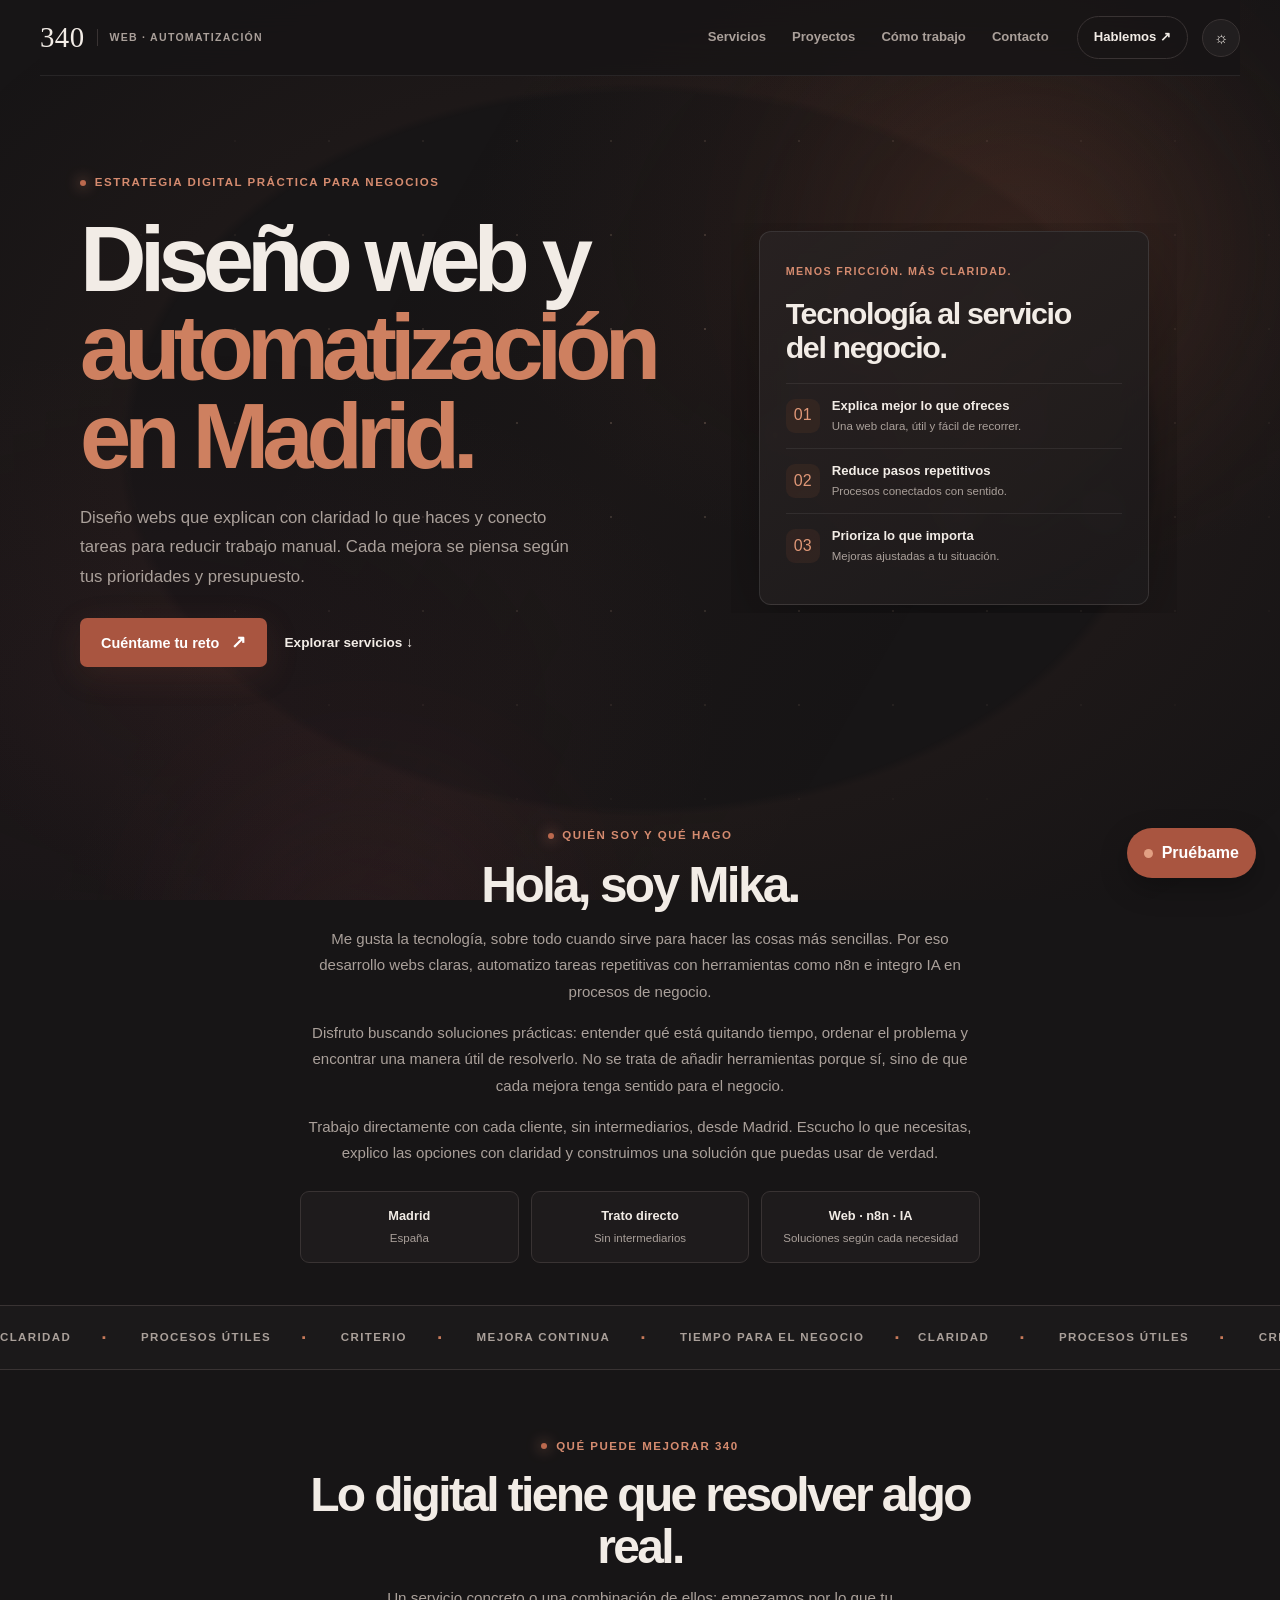
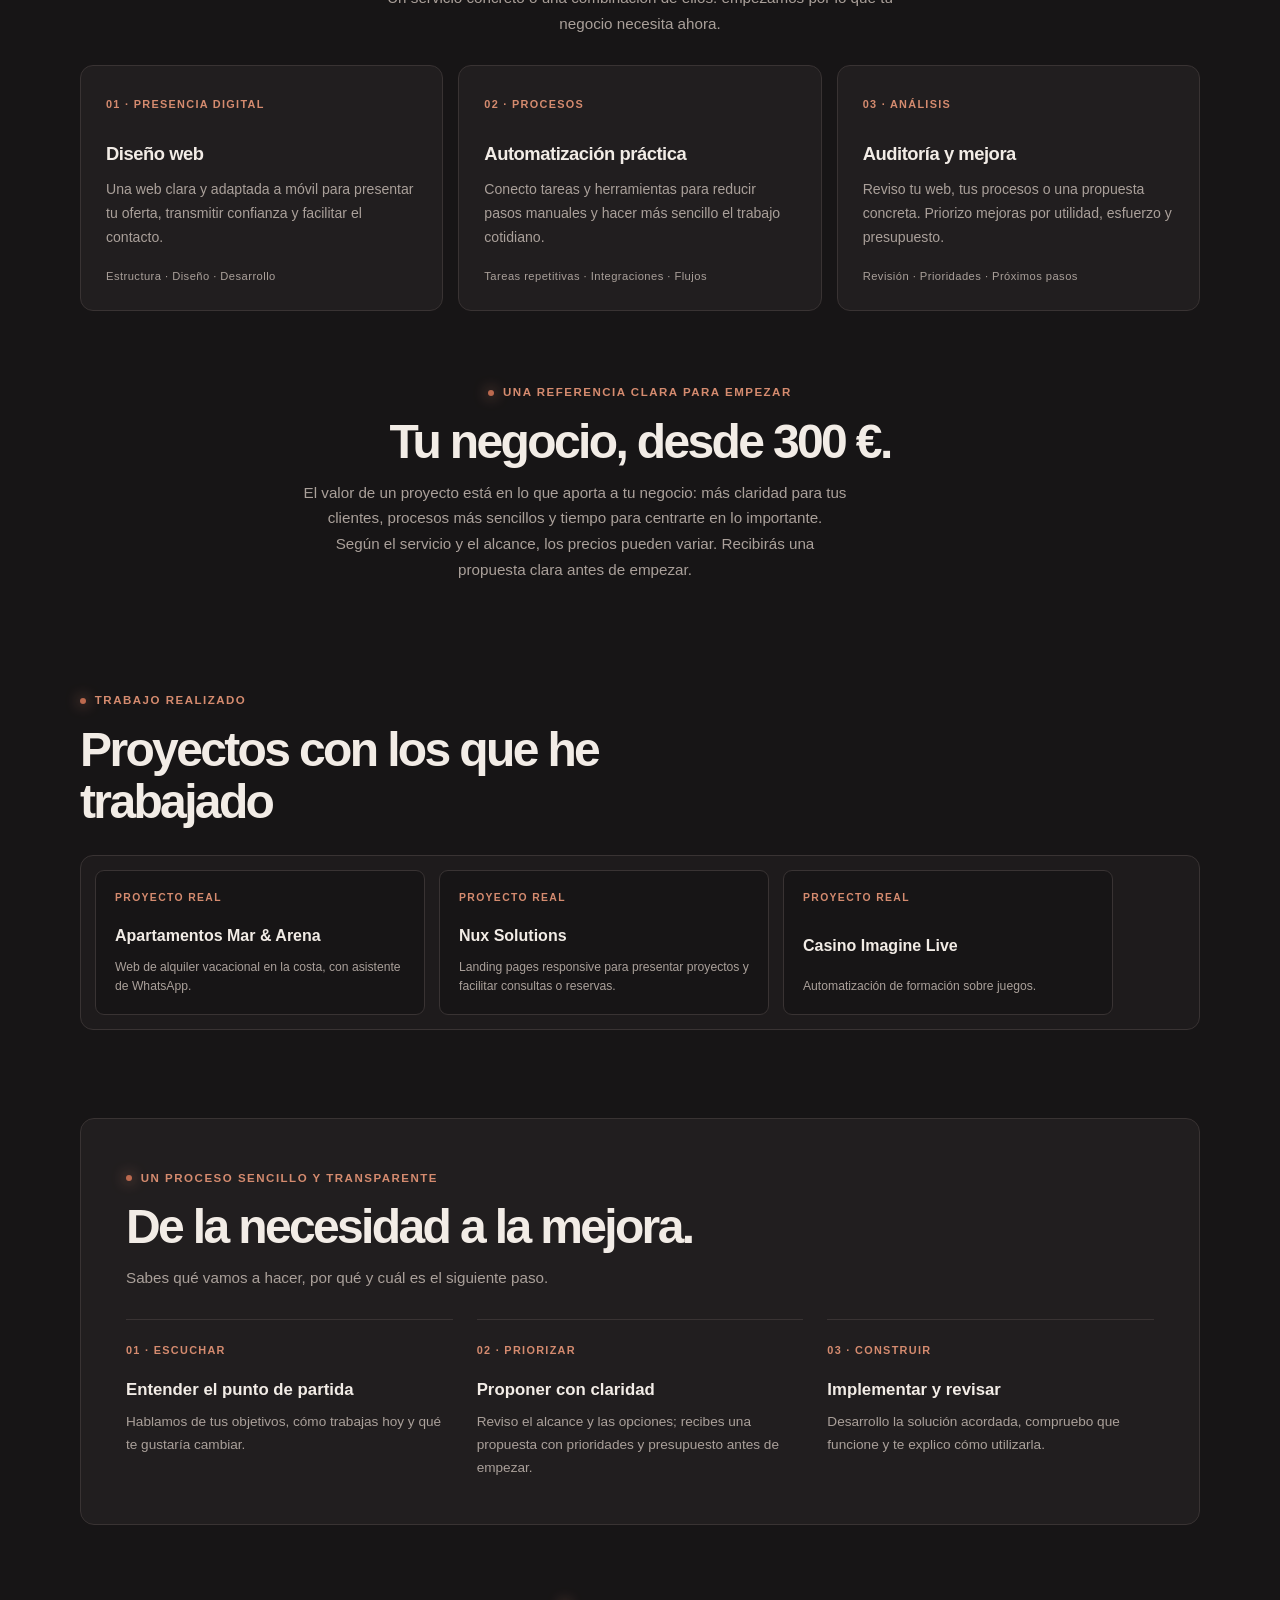
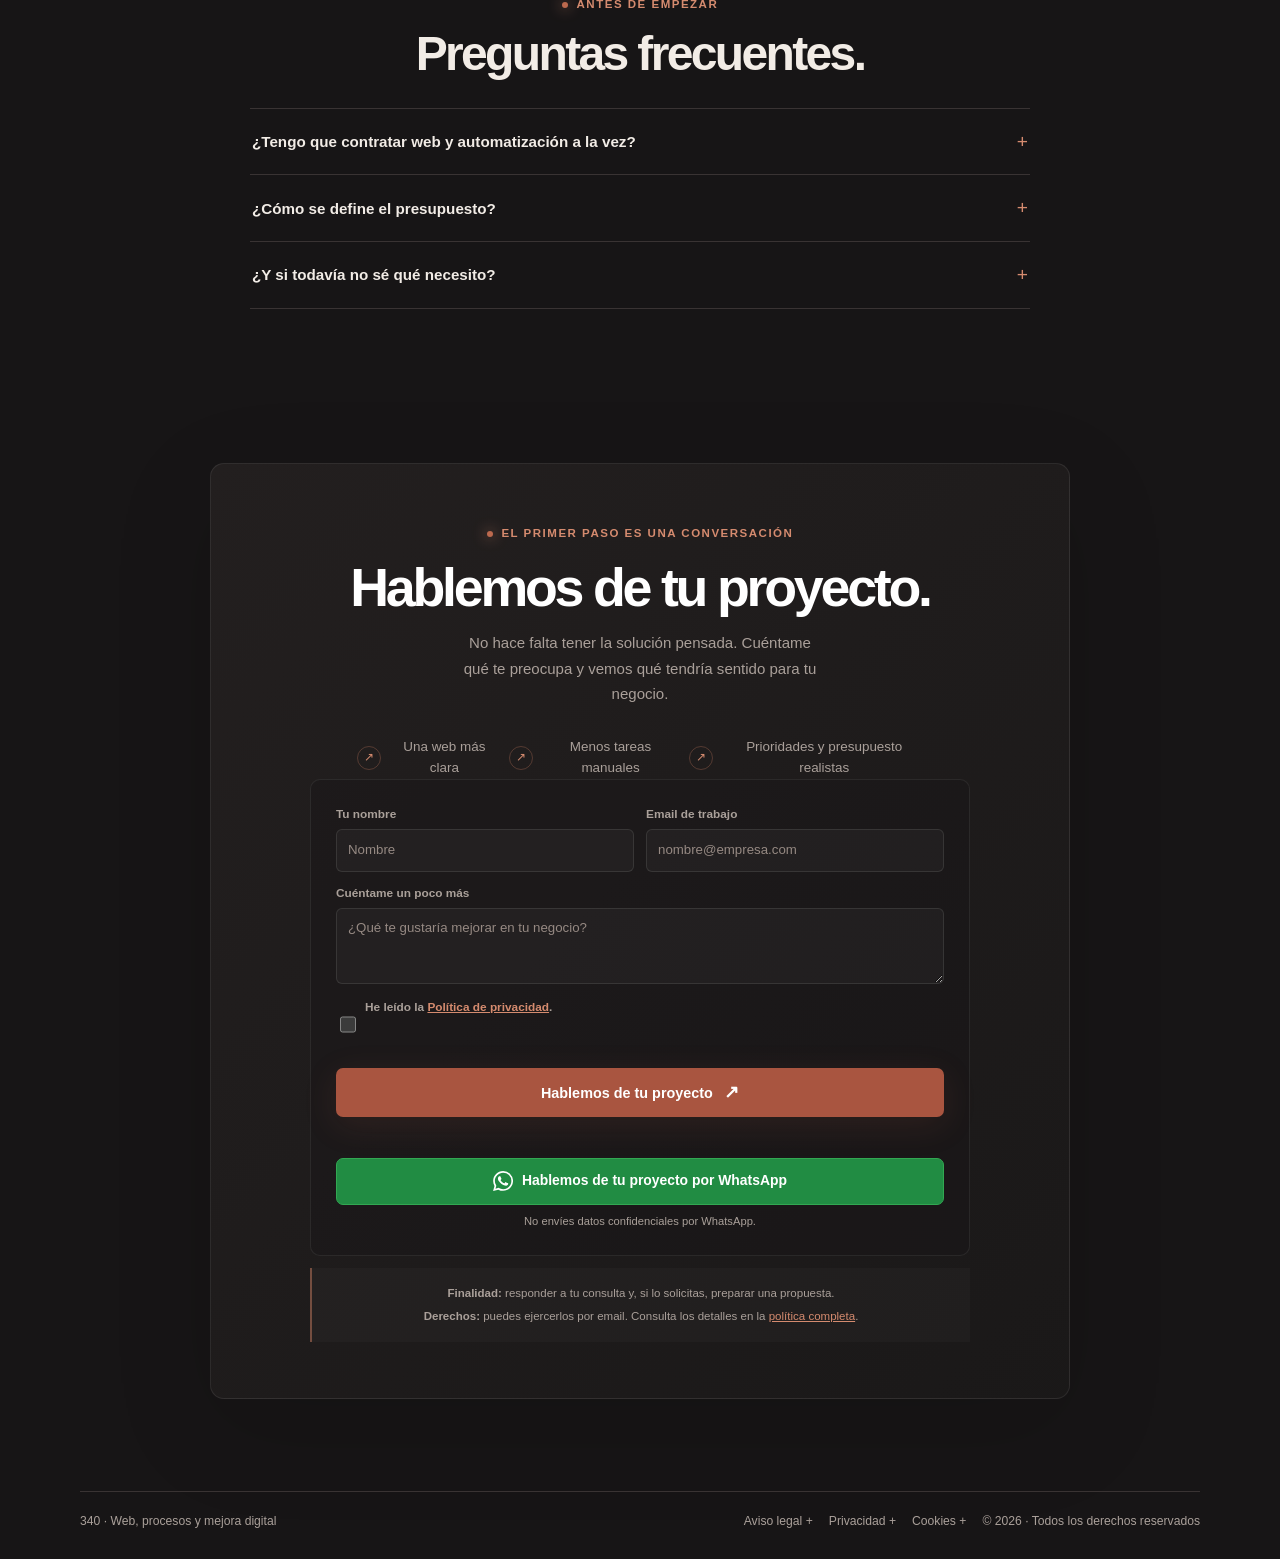
==== commit a6a01053: "Centrar secciones y ajustar diseño responsive Co-authored-by: Copilot <223556219+Copilot@users.norep" ====
--- a/index.html
+++ b/index.html
@@ -308,17 +308,22 @@
 @media(max-width:760px){.chat-form input{font-size:16px}}
 @media(max-width:760px){.field input,.field select,.field textarea{font-size:16px}.form-field-focused .chat-toggle{display:none}}
 @media(max-width:520px){.chat-panel{right:16px;bottom:calc(72px + env(safe-area-inset-bottom,0px));width:min(320px,calc(100vw - 48px));height:min(320px,48vh);height:min(320px,48dvh);max-height:calc(100dvh - 120px);border-radius:16px}}
-.about-section{display:grid;grid-template-columns:minmax(220px,.72fr) minmax(0,1.28fr);align-items:center;gap:clamp(28px,6vw,82px);padding:56px 0 42px}
+.about-section{display:grid;grid-template-columns:minmax(0,1fr);align-items:center;padding:56px 0 42px}
+.about-copy{max-width:820px;margin:0 auto;text-align:center}
 .about-copy h2{margin:12px 0;font-size:clamp(2rem,4vw,3.1rem);line-height:1.05;letter-spacing:-.055em;font-weight:550}
-.about-copy p{max-width:680px;color:var(--muted);font-size:.94rem;line-height:1.75}
+.about-copy p{max-width:680px;margin-right:auto;margin-left:auto;color:var(--muted);font-size:.94rem;line-height:1.75}
 .about-facts{display:grid;grid-template-columns:repeat(3,minmax(0,1fr));gap:12px;margin:24px 0 0;padding:0;list-style:none}
-.about-facts li{padding:14px;border:1px solid var(--line);border-radius:9px;background:color-mix(in srgb,var(--card) 78%,transparent)}
+.about-facts li{padding:14px;border:1px solid var(--line);border-radius:9px;background:color-mix(in srgb,var(--card) 78%,transparent);text-align:center}
 .about-facts strong,.about-facts span{display:block}
 .about-facts strong{font-size:.8rem}
 .about-facts span{margin-top:5px;color:var(--muted);font-size:.72rem;line-height:1.5}
 .pricing-section{padding:34px 0 52px}
+.services-section>.content-heading,.pricing-section>.content-heading,.faq-section>.content-heading{margin-right:auto;margin-left:auto;text-align:center}
+.services-section>.content-heading p{margin-right:auto;margin-left:auto}
 .pricing-statement{max-width:700px;margin:0;color:var(--ink);font-size:clamp(1.1rem,2.5vw,1.45rem);line-height:1.65}
 .pricing-note{margin:12px 0 0;color:var(--muted);font-size:.75rem}
+.pricing-statement,.pricing-note{margin-right:auto;margin-left:auto}
+.faq-list{max-width:780px;margin:0 auto}
 .projects-section{padding:24px 0 54px}
 .project-marquee{overflow:hidden;border:1px solid var(--line);border-radius:13px;background:color-mix(in srgb,var(--card) 74%,transparent)}
 .project-track{display:flex;width:max-content;animation:projectsSlide 38s linear infinite}
@@ -356,9 +361,17 @@
 .cookie-settings-link{color:var(--muted);font-size:.76rem}
 @keyframes projectsSlide{to{transform:translateX(-50%)}}
 :focus-visible{outline:3px solid #d58b6f;outline-offset:3px}
-@media(max-width:760px){.about-section{grid-template-columns:1fr;gap:24px;padding:40px 0 30px}.about-facts{grid-template-columns:1fr;gap:8px}.about-facts li{display:flex;align-items:center;justify-content:space-between;gap:12px}.about-facts span{margin:0;text-align:right}.pricing-section{padding:24px 0 35px}.projects-section{padding:14px 0 38px}.project-marquee-card{flex-basis:min(330px,calc(100vw - 72px))}.cookie-actions{flex-wrap:wrap}.cookie-actions button{min-width:calc(50% - 5px)}}
+@media(max-width:760px){.about-section{grid-template-columns:1fr;gap:24px;padding:40px 0 30px}.about-facts{grid-template-columns:1fr;gap:8px}.about-facts li{display:flex;flex-direction:column;align-items:center;justify-content:center;gap:3px}.about-facts span{margin:0;text-align:center}.pricing-section{padding:24px 0 35px}.projects-section{padding:14px 0 38px}.project-marquee-card{flex-basis:min(330px,calc(100vw - 72px))}.cookie-actions{flex-wrap:wrap}.cookie-actions button{min-width:calc(50% - 5px)}}
 @media(max-width:520px){.project-group{gap:10px;padding:10px}.project-marquee-card{min-height:132px;padding:16px}.cookie-banner{right:10px;bottom:calc(10px + env(safe-area-inset-bottom,0px));left:10px;padding:16px}.cookie-actions{display:grid;grid-template-columns:1fr}.cookie-actions button{width:100%}}
 @media(prefers-reduced-motion:reduce){.project-track{width:100%;animation:none}.project-marquee{overflow:visible}.project-group:first-child{display:grid;width:100%;grid-template-columns:repeat(auto-fit,minmax(min(100%,230px),1fr));padding:12px}.project-group[aria-hidden="true"]{display:none}.project-marquee-card:hover{transform:none}}
+.contact-layout{max-width:860px;margin-right:auto;margin-left:auto;grid-template-columns:minmax(0,1fr)}
+.contact-form-column{width:100%;max-width:700px;margin:0 auto}
+.contact-intro{text-align:center}
+.contact-intro p{margin-right:auto;margin-left:auto}
+.offer-list{display:flex;flex-wrap:wrap;justify-content:center}
+.contact-form{width:100%;max-width:660px;margin:0 auto}
+.cf-turnstile{display:flex;justify-content:center}
+.privacy-brief{max-width:660px;margin-right:auto;margin-left:auto;text-align:center}
 </style>
 </head>
 <body>
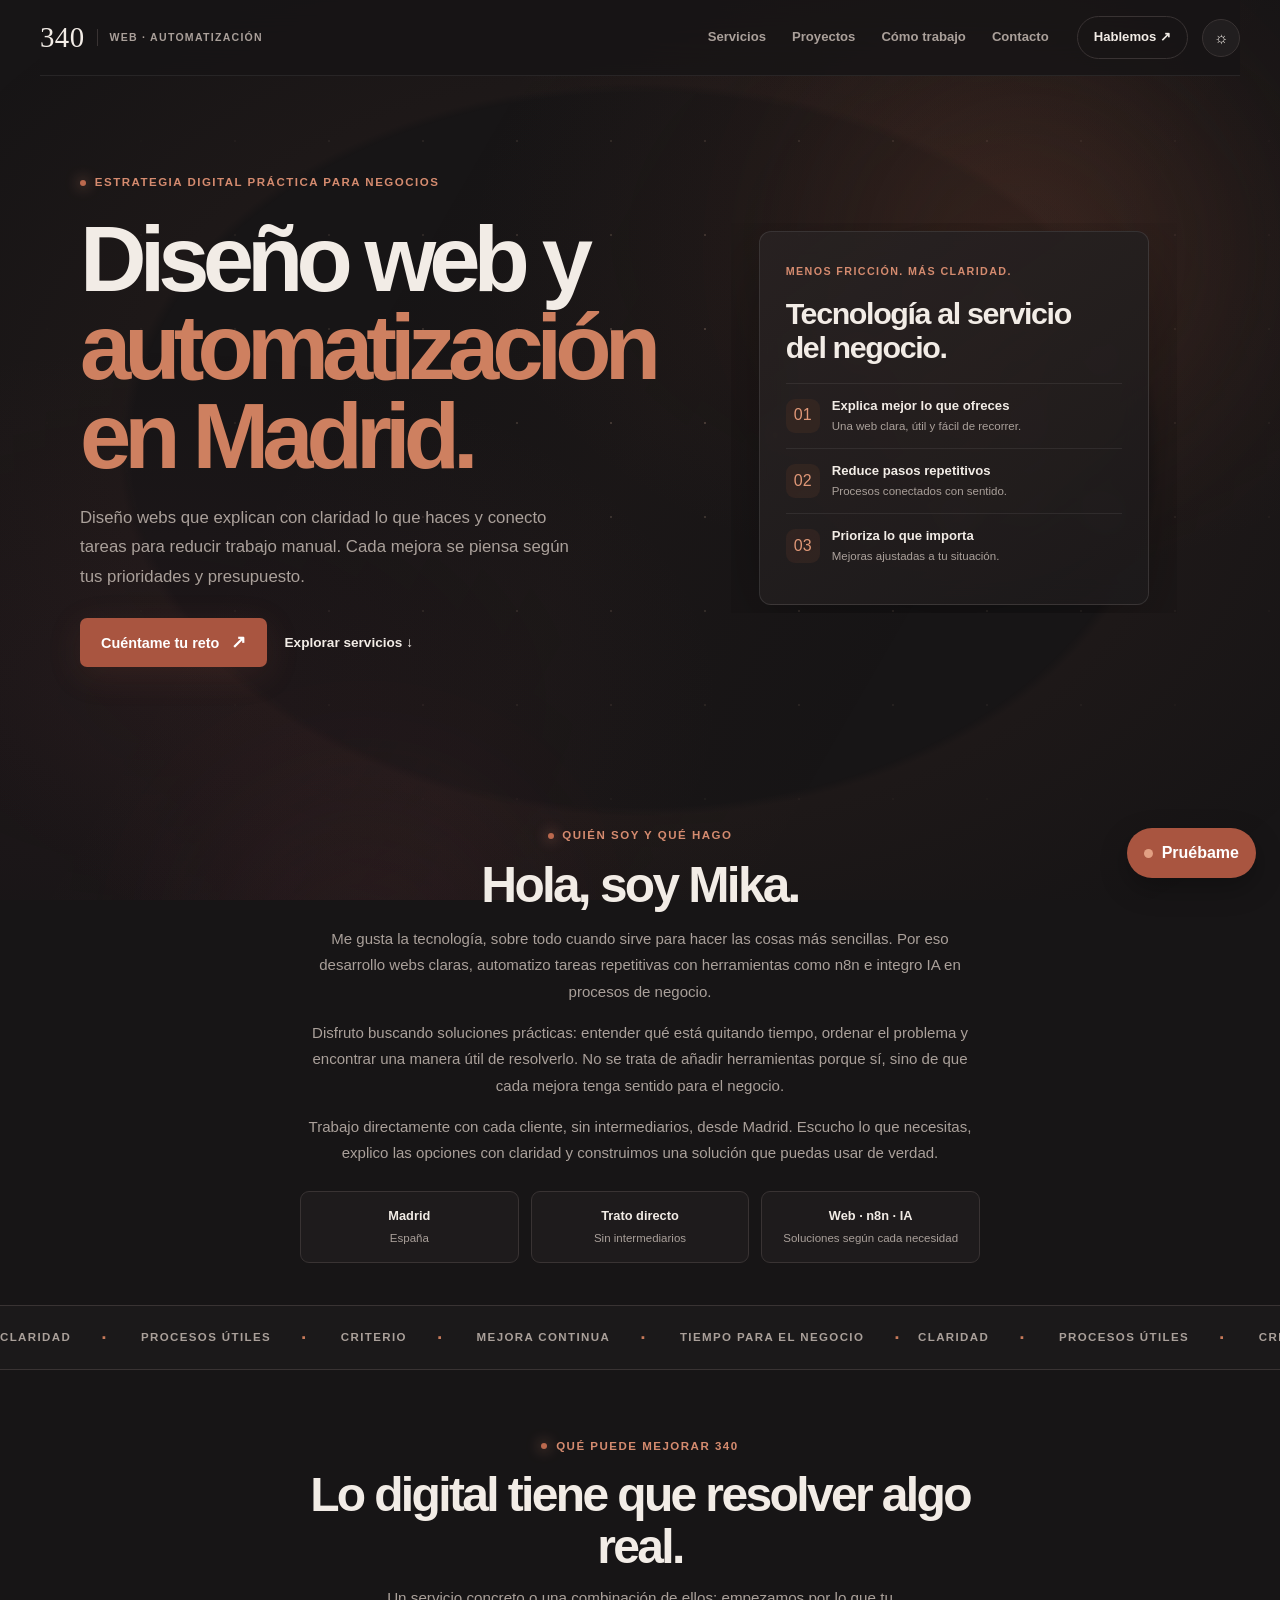
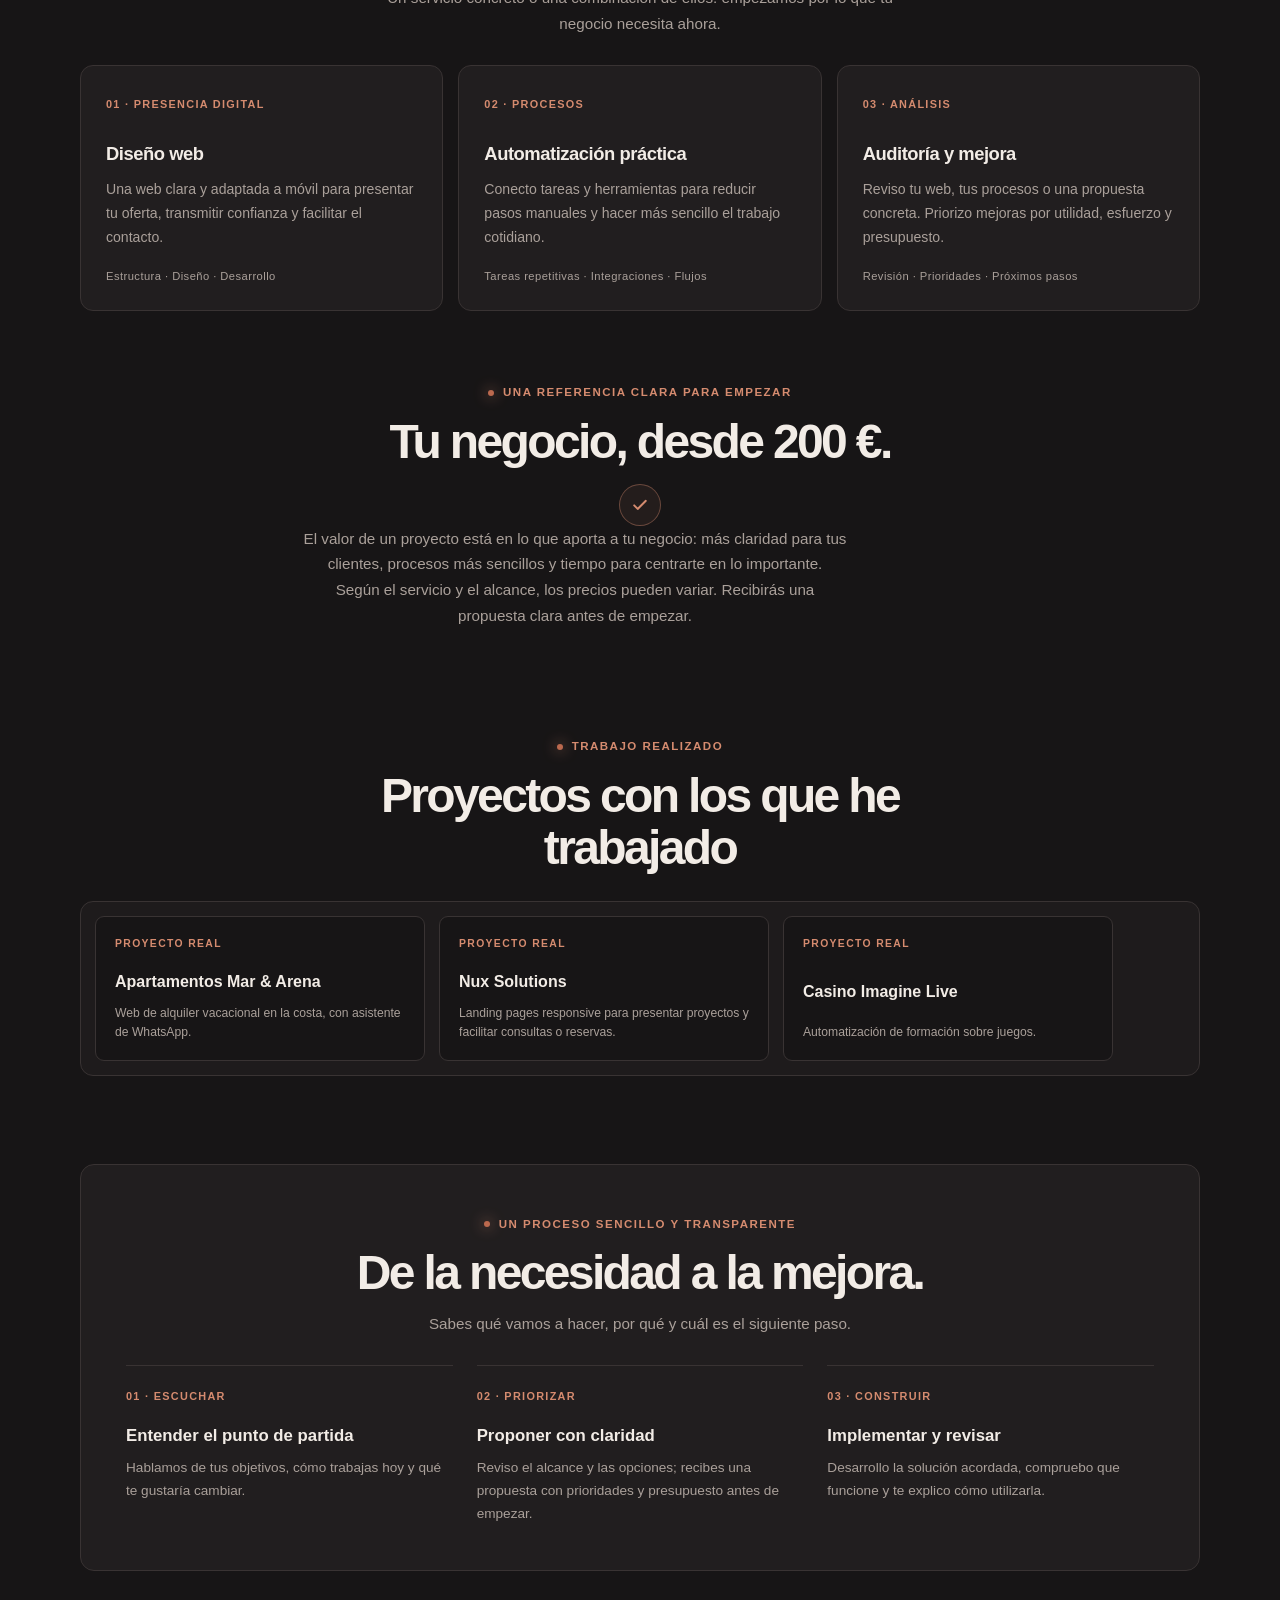
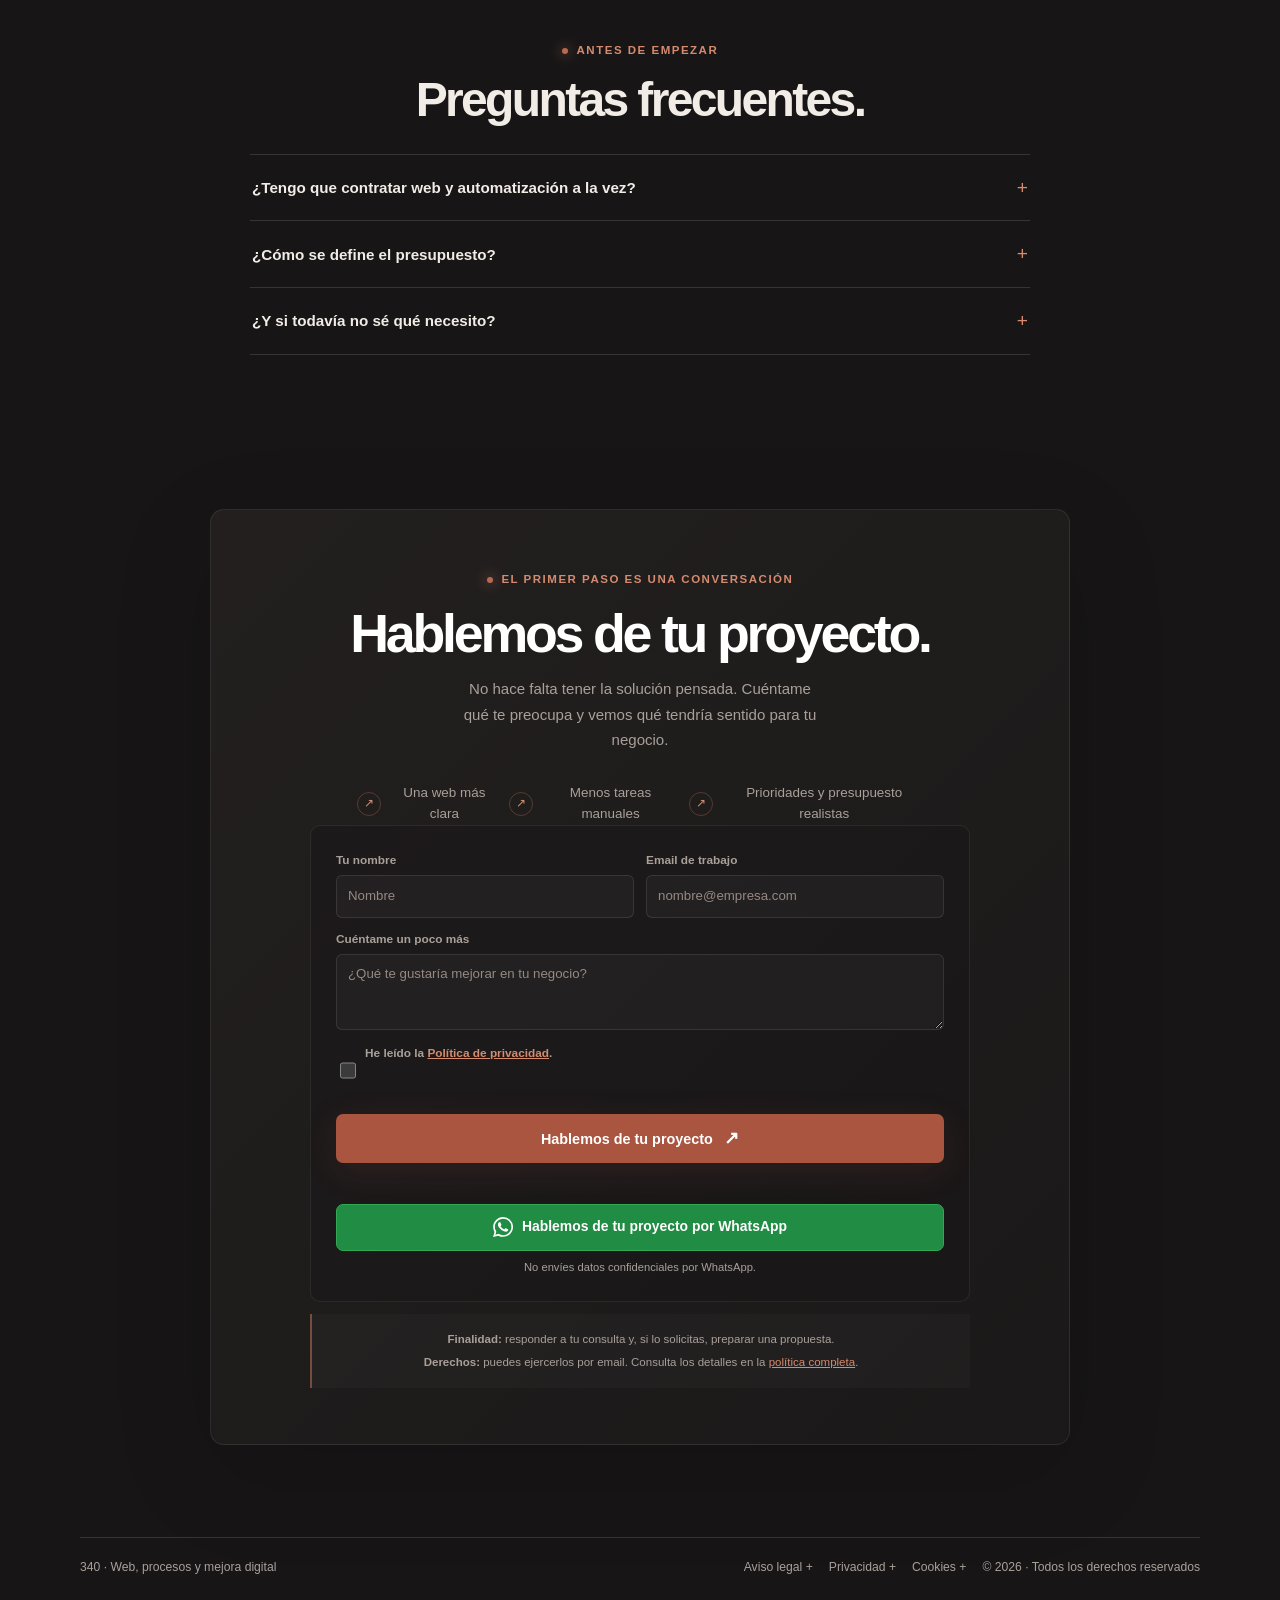
==== commit 90672826: "Actualizar precio y centrar proyectos y proceso Co-authored-by: Copilot <223556219+Copilot@users.nor" ====
--- a/index.html
+++ b/index.html
@@ -318,11 +318,17 @@
 .about-facts strong{font-size:.8rem}
 .about-facts span{margin-top:5px;color:var(--muted);font-size:.72rem;line-height:1.5}
 .pricing-section{padding:34px 0 52px}
-.services-section>.content-heading,.pricing-section>.content-heading,.faq-section>.content-heading{margin-right:auto;margin-left:auto;text-align:center}
+.services-section>.content-heading,.pricing-section>.content-heading,.projects-section>.content-heading,.method-panel>.content-heading,.faq-section>.content-heading{margin-right:auto;margin-left:auto;text-align:center}
 .services-section>.content-heading p{margin-right:auto;margin-left:auto}
 .pricing-statement{max-width:700px;margin:0;color:var(--ink);font-size:clamp(1.1rem,2.5vw,1.45rem);line-height:1.65}
 .pricing-note{margin:12px 0 0;color:var(--muted);font-size:.75rem}
 .pricing-statement,.pricing-note{margin-right:auto;margin-left:auto}
+.pricing-check{display:grid;place-items:center;width:42px;height:42px;margin:16px auto 0;border:1px solid #d58b6f66;border-radius:50%;background:#d58b6f12;color:#d58b6f;animation:checkPop .7s cubic-bezier(.2,.8,.2,1) both,checkGlow 2.8s .8s ease-in-out infinite}
+.pricing-check svg{width:20px;height:20px;fill:none;stroke:currentColor;stroke-width:2.4;stroke-linecap:round;stroke-linejoin:round;stroke-dasharray:24;stroke-dashoffset:24;animation:checkDraw .6s .35s ease-out forwards}
+@keyframes checkPop{0%{opacity:0;transform:scale(.6)}70%{transform:scale(1.12)}100%{opacity:1;transform:scale(1)}}
+@keyframes checkDraw{to{stroke-dashoffset:0}}
+@keyframes checkGlow{0%,100%{box-shadow:0 0 0 0 #d58b6f00}50%{box-shadow:0 0 0 7px #d58b6f12}}
+.method-panel>.content-heading p{margin-right:auto;margin-left:auto}
 .faq-list{max-width:780px;margin:0 auto}
 .projects-section{padding:24px 0 54px}
 .project-marquee{overflow:hidden;border:1px solid var(--line);border-radius:13px;background:color-mix(in srgb,var(--card) 74%,transparent)}
@@ -459,7 +465,8 @@
 <section class="wrap pricing-section" id="precios" aria-labelledby="precios-titulo">
 <div class="content-heading">
 <span class="eyebrow">Una referencia clara para empezar</span>
-<h2 id="precios-titulo">Tu negocio, desde 300 €.</h2>
+<h2 id="precios-titulo">Tu negocio, desde 200 €.</h2>
+<span class="pricing-check" aria-hidden="true"><svg viewBox="0 0 24 24"><path d="m5 12.5 4.2 4.2L19 7"/></svg></span>
 <p class="pricing-statement">El valor de un proyecto está en lo que aporta a tu negocio: más claridad para tus clientes, procesos más sencillos y tiempo para centrarte en lo importante.</p>
 <p class="pricing-note">Según el servicio y el alcance, los precios pueden variar. Recibirás una propuesta clara antes de empezar.</p>
 </div>
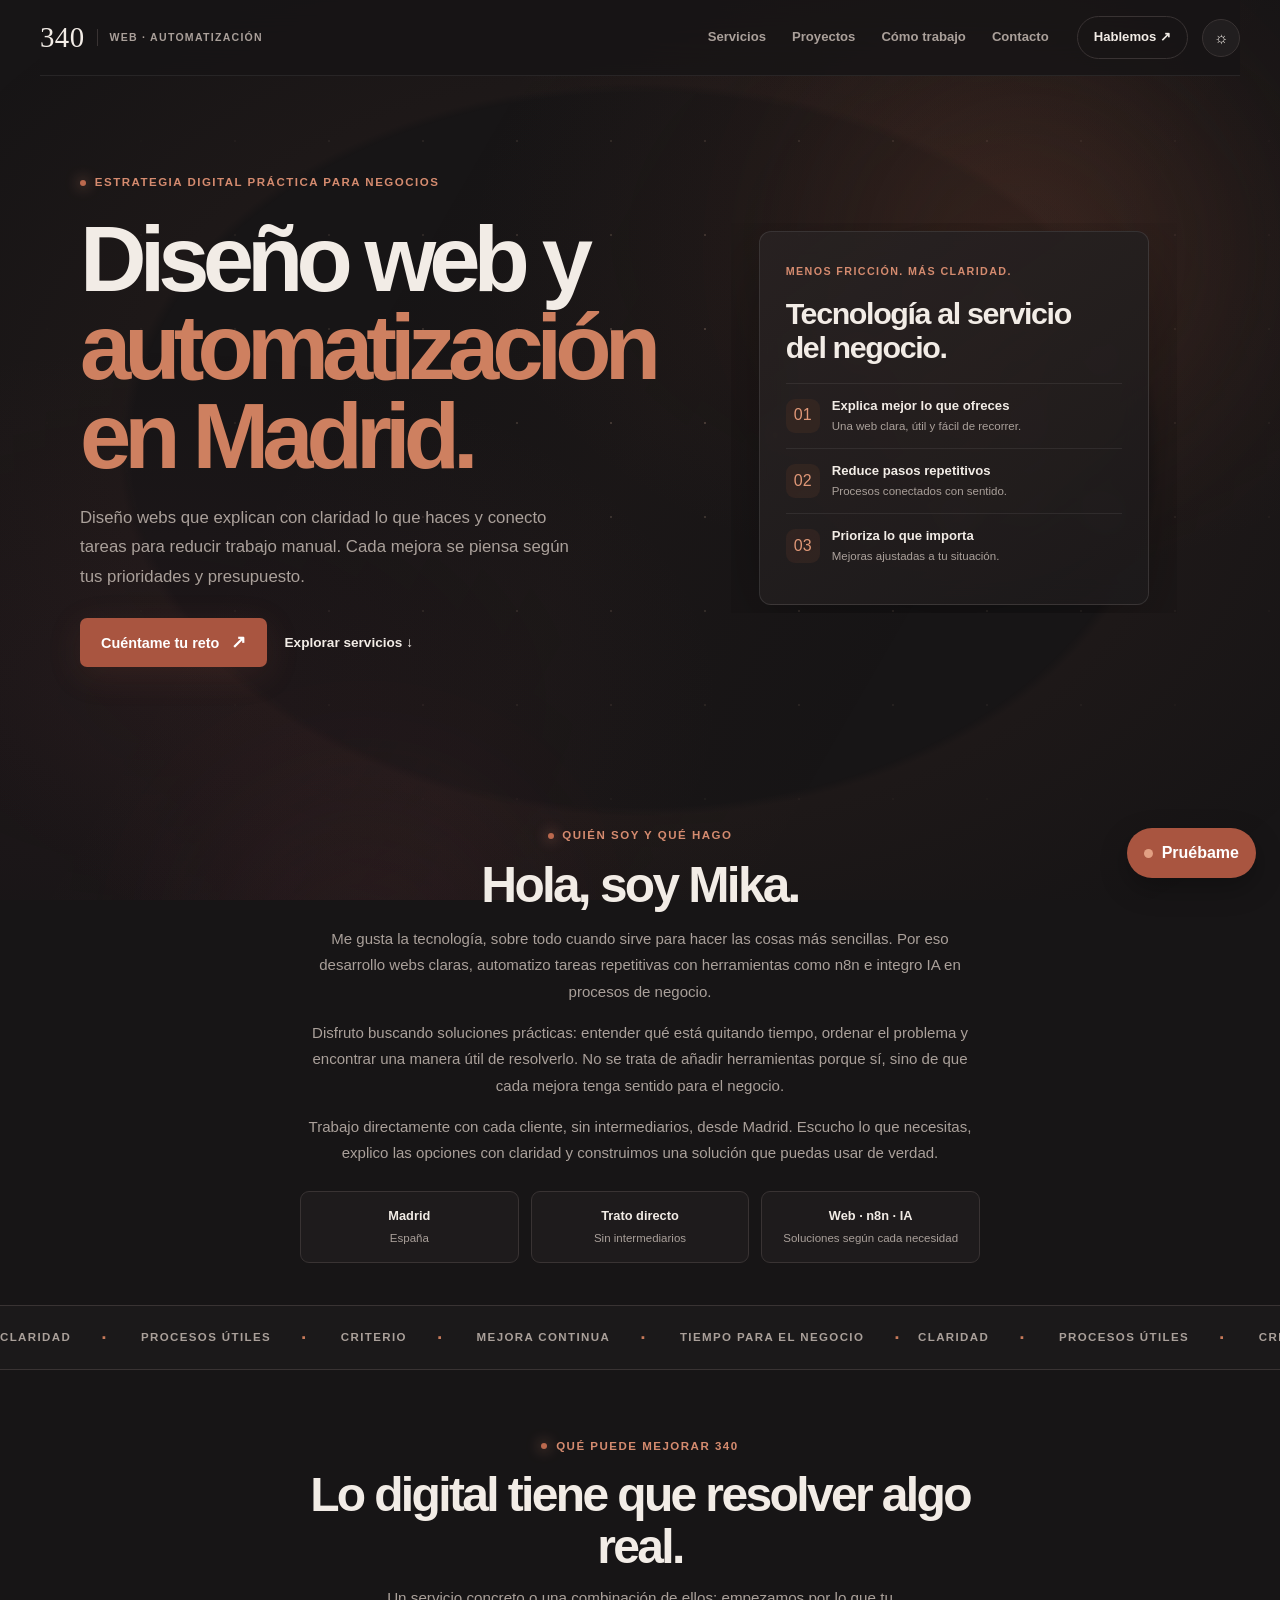
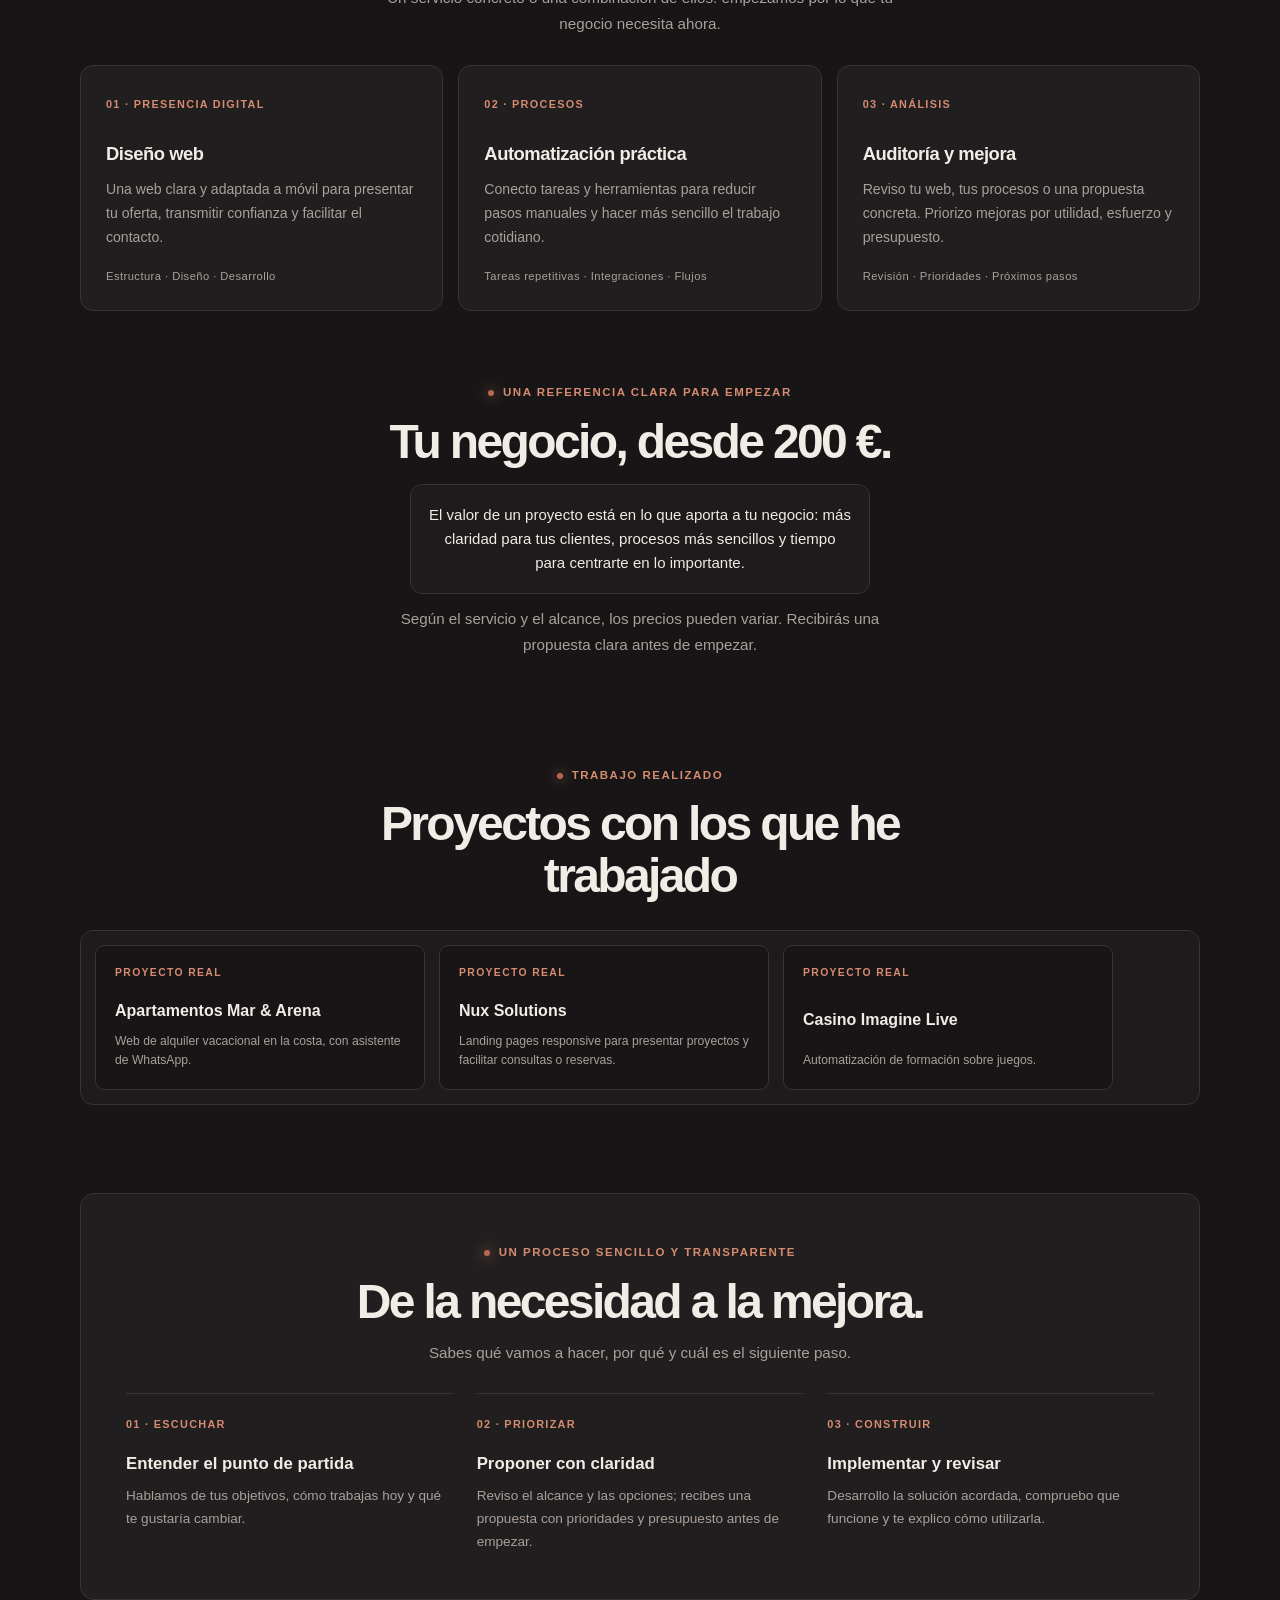
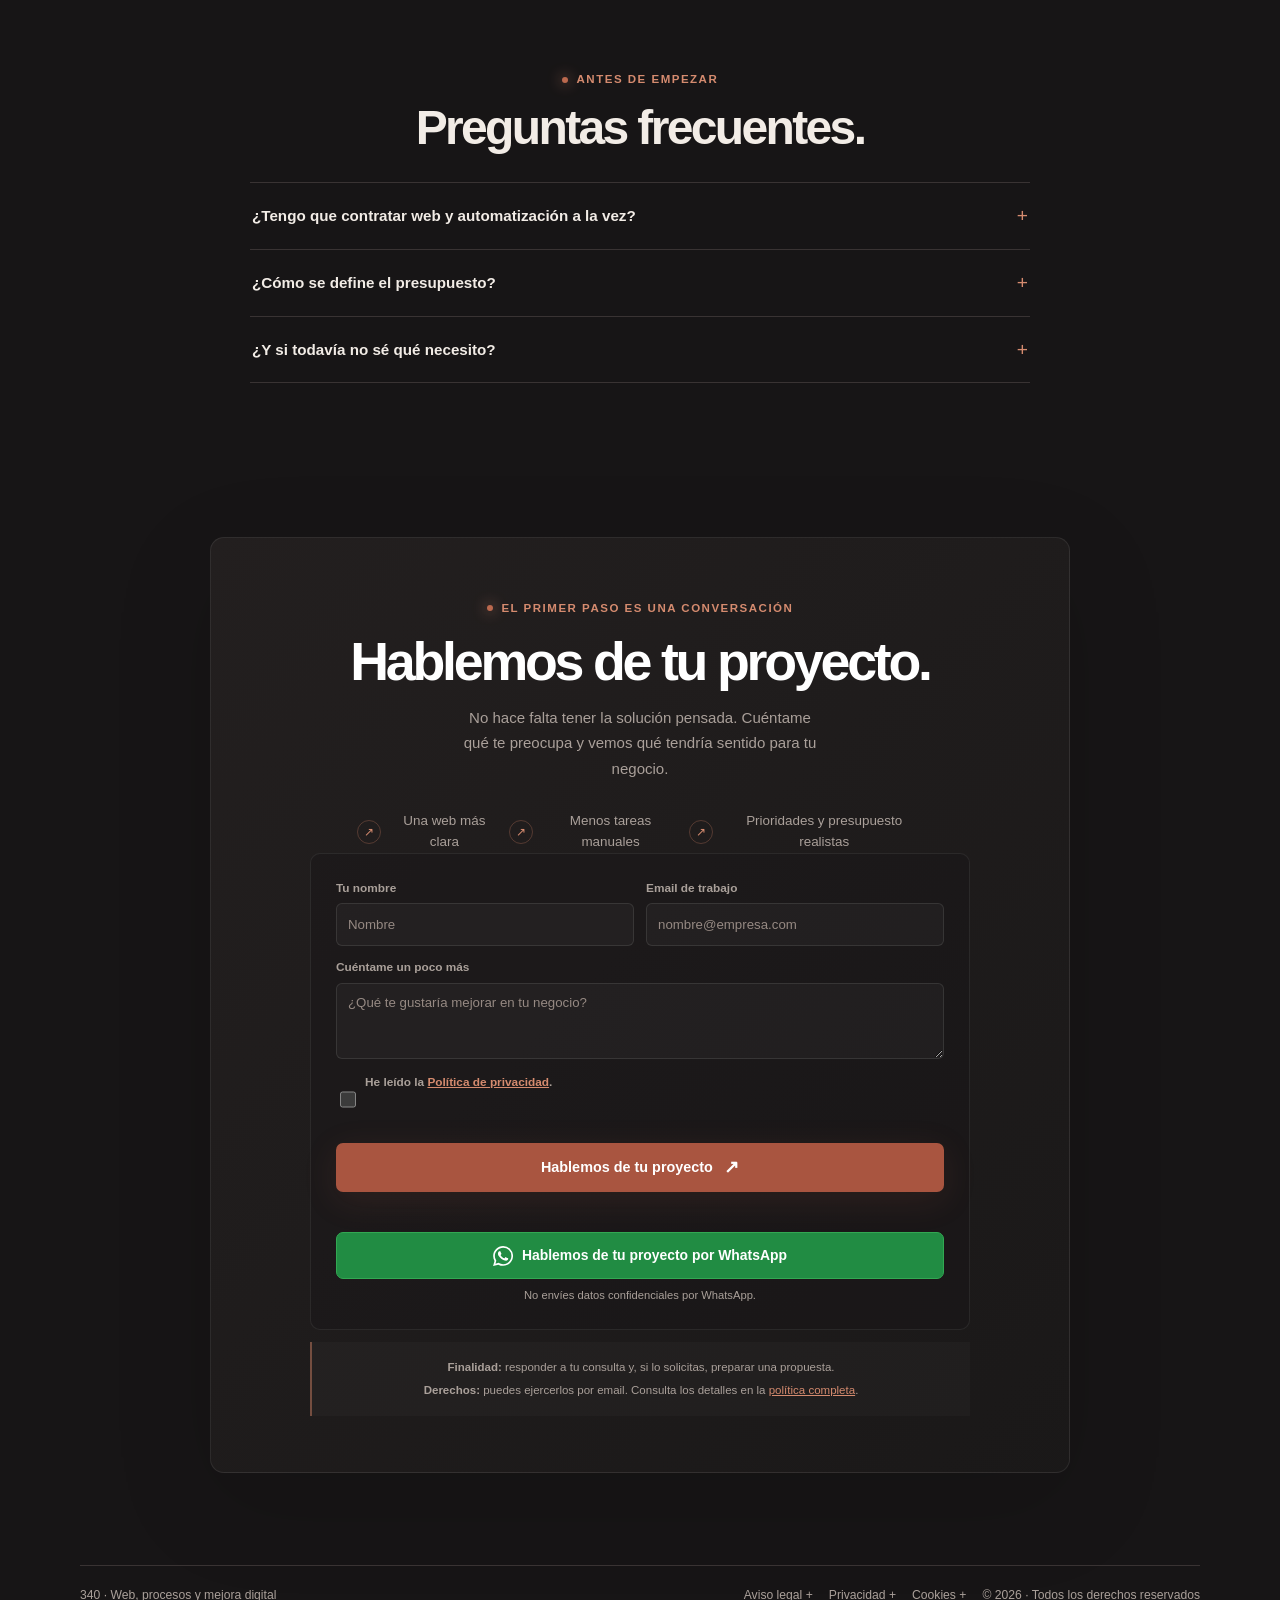
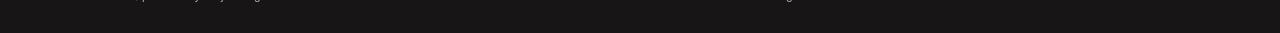
==== commit 599aa6f1: "Centrar tarjeta de precio y animar hero Co-authored-by: Copilot <223556219+Copilot@users.noreply.git" ====
--- a/index.html
+++ b/index.html
@@ -184,7 +184,8 @@
 .top-link{color:var(--ink);padding:10px 16px;border:1px solid var(--line);border-radius:999px}
 .theme-toggle{display:grid;place-items:center;width:38px;height:38px;margin-left:14px;border:1px solid var(--line);border-radius:50%;background:var(--card);color:var(--ink);font-size:1rem;cursor:pointer;transition:background .2s,transform .2s}
 .theme-toggle:hover{transform:rotate(12deg)}
-.hero{min-height:min(690px,calc(100svh - 76px));grid-template-columns:1.05fr .95fr;gap:clamp(28px,6vw,86px);padding:72px 0 78px}
+.hero{position:relative;isolation:isolate;min-height:min(690px,calc(100svh - 76px));grid-template-columns:1.05fr .95fr;gap:clamp(28px,6vw,86px);padding:72px 0 78px;transition:transform .32s ease}
+.hero::after{position:absolute;inset:8% 2%;z-index:-1;border-radius:32px;background:radial-gradient(ellipse at 50% 50%,#bb694e18,transparent 70%);content:"";opacity:0;pointer-events:none;transition:opacity .32s ease}
 .eyebrow{color:#d58b6f;font-size:.72rem;font-weight:650;letter-spacing:.13em;text-transform:uppercase}
 .eyebrow::before{width:6px;height:6px;box-shadow:0 0 14px #d58b6f}
 h1{max-width:680px;margin:22px 0;font-size:clamp(3.4rem,7.2vw,6.1rem);line-height:.96;letter-spacing:-.075em;font-weight:650}
@@ -322,12 +323,9 @@
 .services-section>.content-heading p{margin-right:auto;margin-left:auto}
 .pricing-statement{max-width:700px;margin:0;color:var(--ink);font-size:clamp(1.1rem,2.5vw,1.45rem);line-height:1.65}
 .pricing-note{margin:12px 0 0;color:var(--muted);font-size:.75rem}
-.pricing-statement,.pricing-note{margin-right:auto;margin-left:auto}
-.pricing-check{display:grid;place-items:center;width:42px;height:42px;margin:16px auto 0;border:1px solid #d58b6f66;border-radius:50%;background:#d58b6f12;color:#d58b6f;animation:checkPop .7s cubic-bezier(.2,.8,.2,1) both,checkGlow 2.8s .8s ease-in-out infinite}
-.pricing-check svg{width:20px;height:20px;fill:none;stroke:currentColor;stroke-width:2.4;stroke-linecap:round;stroke-linejoin:round;stroke-dasharray:24;stroke-dashoffset:24;animation:checkDraw .6s .35s ease-out forwards}
-@keyframes checkPop{0%{opacity:0;transform:scale(.6)}70%{transform:scale(1.12)}100%{opacity:1;transform:scale(1)}}
-@keyframes checkDraw{to{stroke-dashoffset:0}}
-@keyframes checkGlow{0%,100%{box-shadow:0 0 0 0 #d58b6f00}50%{box-shadow:0 0 0 7px #d58b6f12}}
+.pricing-statement,.pricing-note{margin-right:auto;margin-left:auto;text-align:center}
+.pricing-section>.content-heading .pricing-statement{width:100%;max-width:460px;margin:16px auto 0;padding:18px;border:1px solid var(--line);border-radius:12px;background:color-mix(in srgb,var(--card) 76%,transparent);color:var(--ink);font-size:.94rem;line-height:1.6;text-align:center;transition:transform .25s,border-color .25s,box-shadow .25s}
+.pricing-section>.content-heading .pricing-note{max-width:480px;margin:12px auto 0;text-align:center}
 .method-panel>.content-heading p{margin-right:auto;margin-left:auto}
 .faq-list{max-width:780px;margin:0 auto}
 .projects-section{padding:24px 0 54px}
@@ -378,6 +376,7 @@
 .contact-form{width:100%;max-width:660px;margin:0 auto}
 .cf-turnstile{display:flex;justify-content:center}
 .privacy-brief{max-width:660px;margin-right:auto;margin-left:auto;text-align:center}
+@media(hover:hover) and (pointer:fine) and (prefers-reduced-motion:no-preference){.hero:hover{transform:translateY(-3px)}.hero:hover::after{opacity:1}.pricing-section>.content-heading .pricing-statement:hover{transform:translateY(-3px);border-color:#bd765b88;box-shadow:0 12px 30px #0003}}
 </style>
 </head>
 <body>
@@ -466,7 +465,6 @@
 <div class="content-heading">
 <span class="eyebrow">Una referencia clara para empezar</span>
 <h2 id="precios-titulo">Tu negocio, desde 200 €.</h2>
-<span class="pricing-check" aria-hidden="true"><svg viewBox="0 0 24 24"><path d="m5 12.5 4.2 4.2L19 7"/></svg></span>
 <p class="pricing-statement">El valor de un proyecto está en lo que aporta a tu negocio: más claridad para tus clientes, procesos más sencillos y tiempo para centrarte en lo importante.</p>
 <p class="pricing-note">Según el servicio y el alcance, los precios pueden variar. Recibirás una propuesta clara antes de empezar.</p>
 </div>
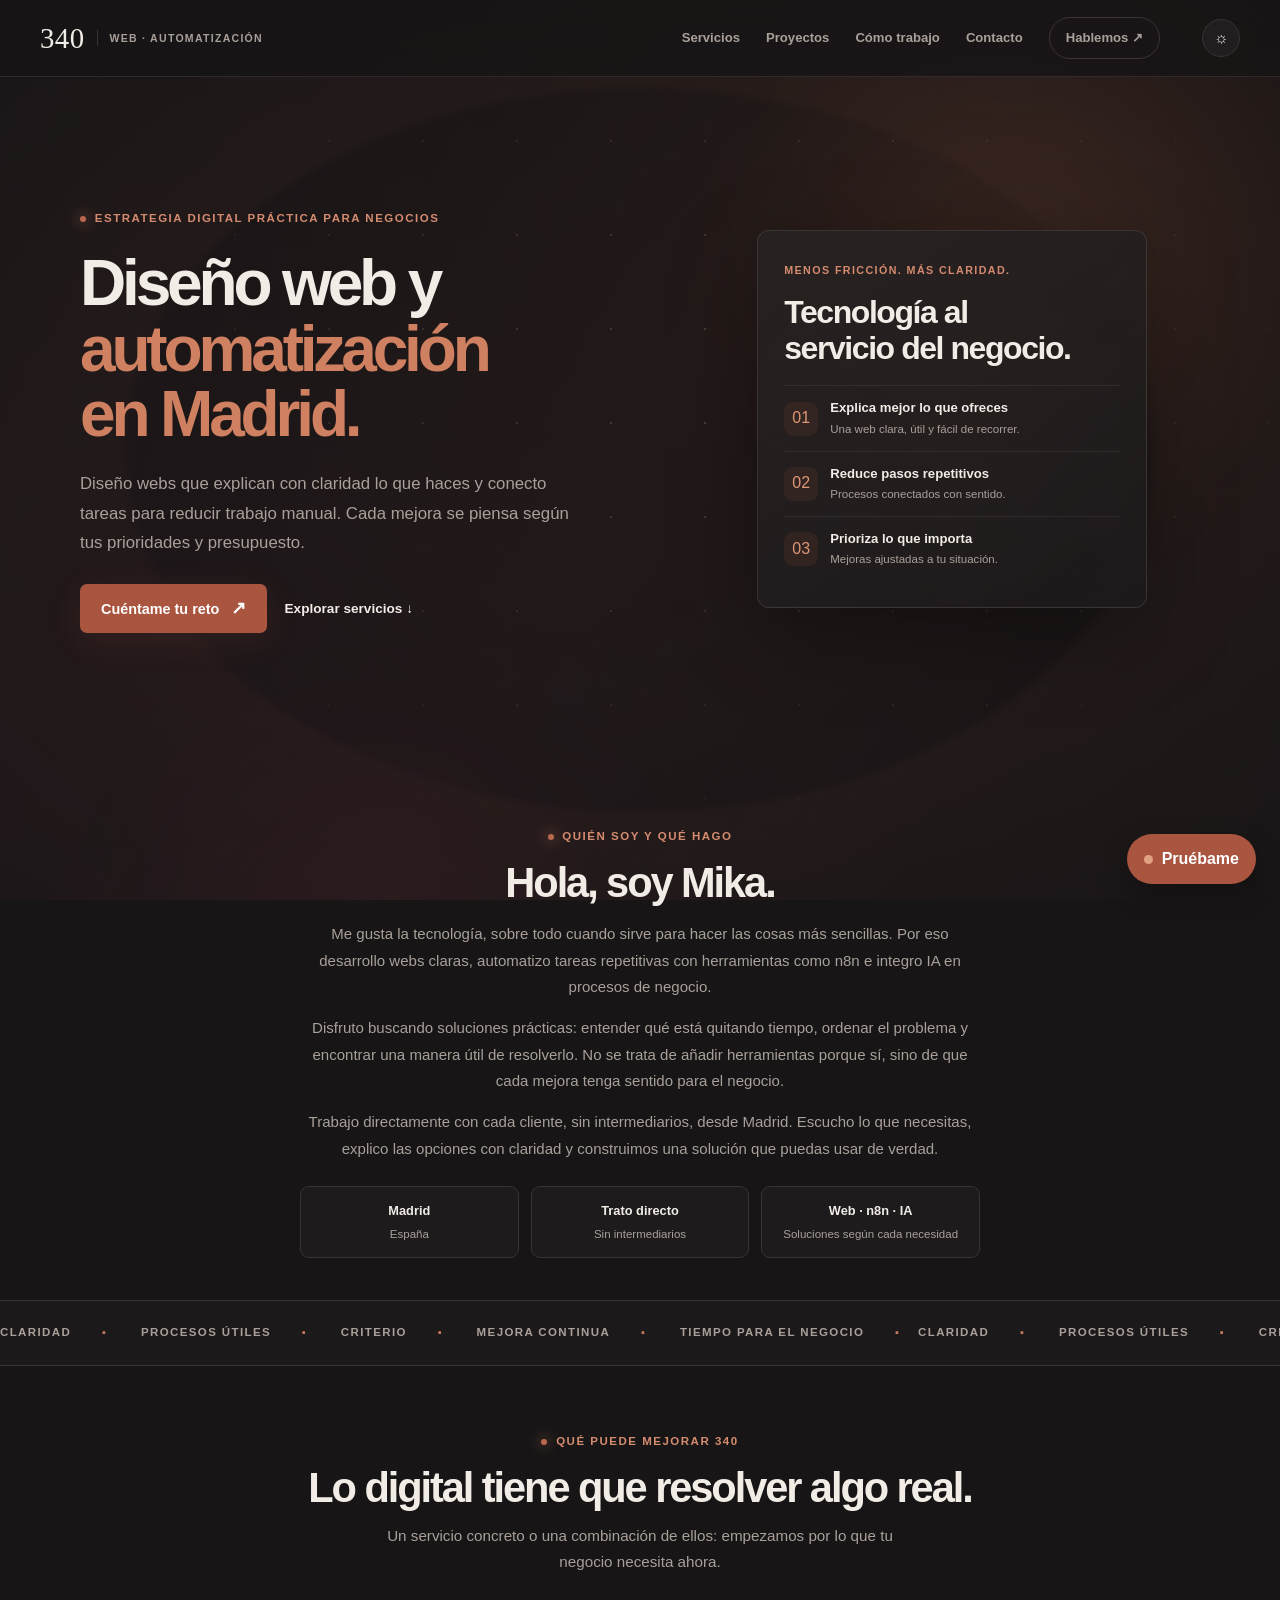
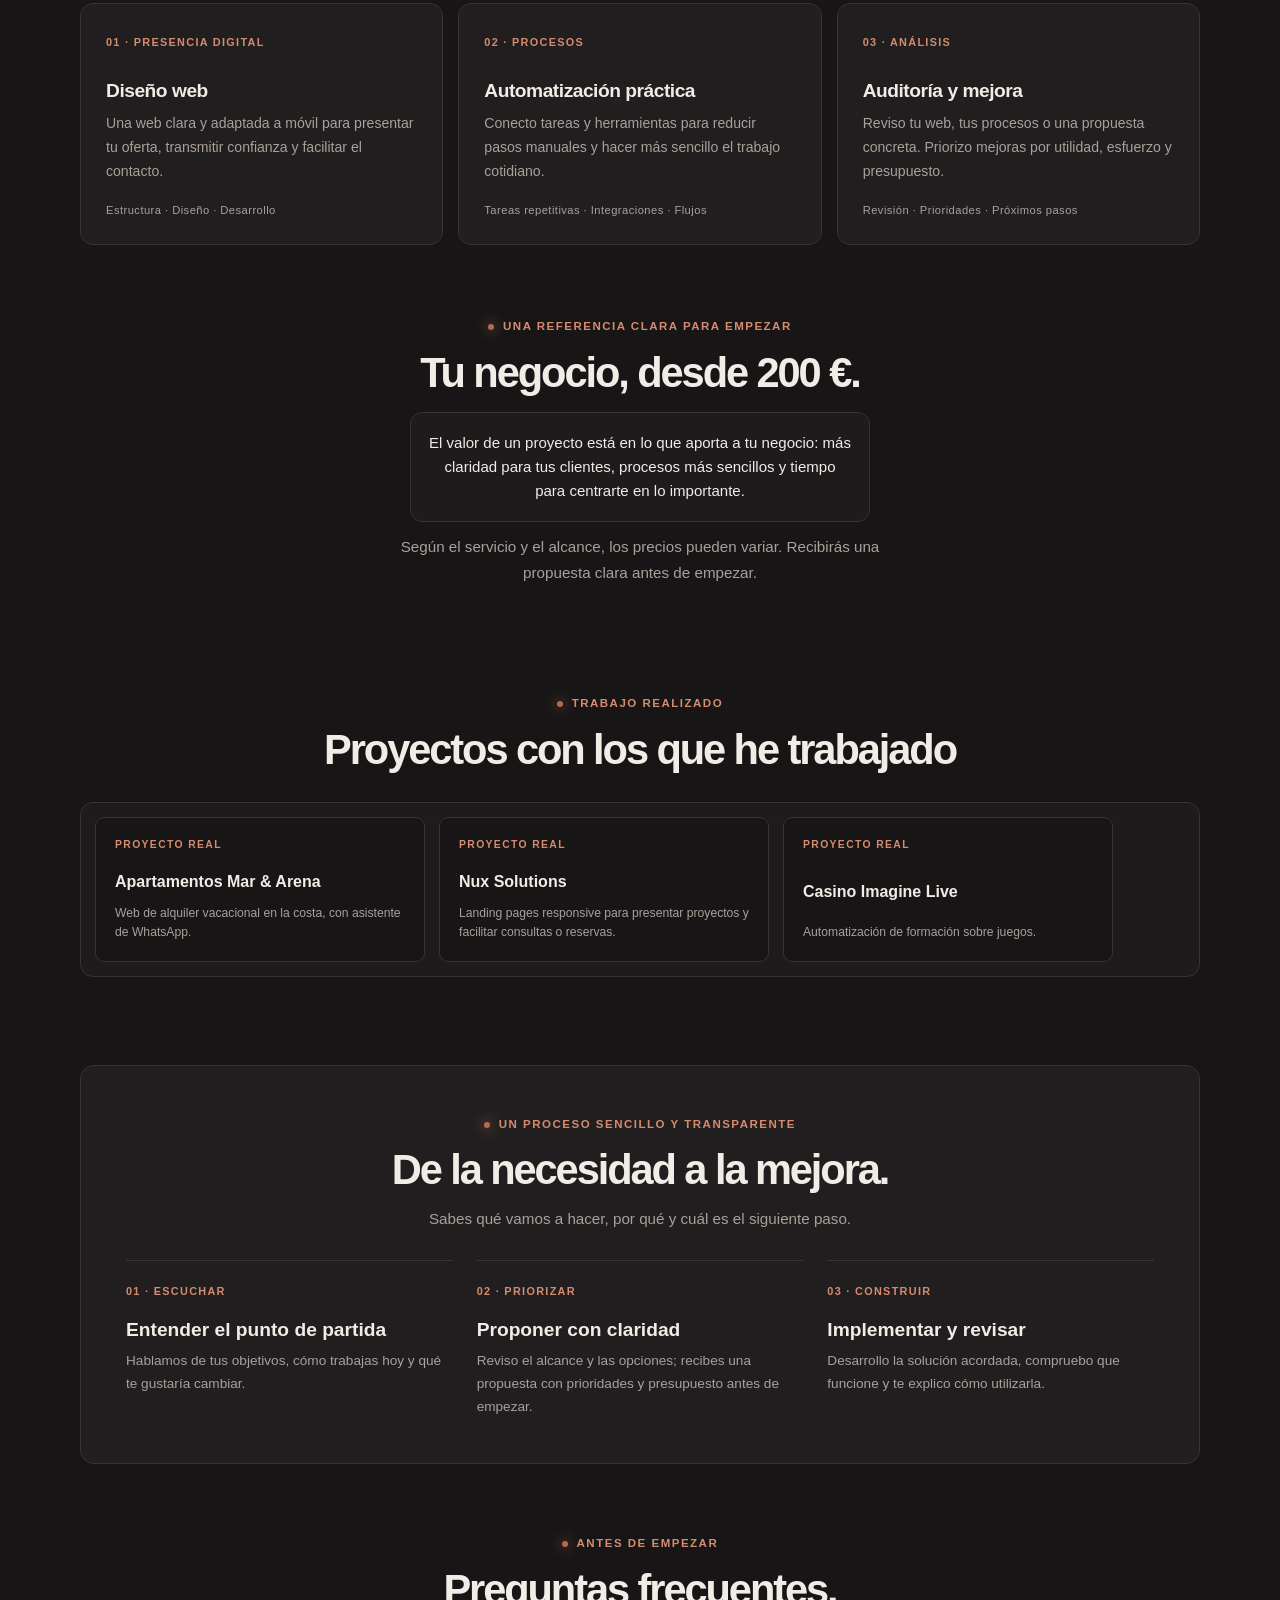
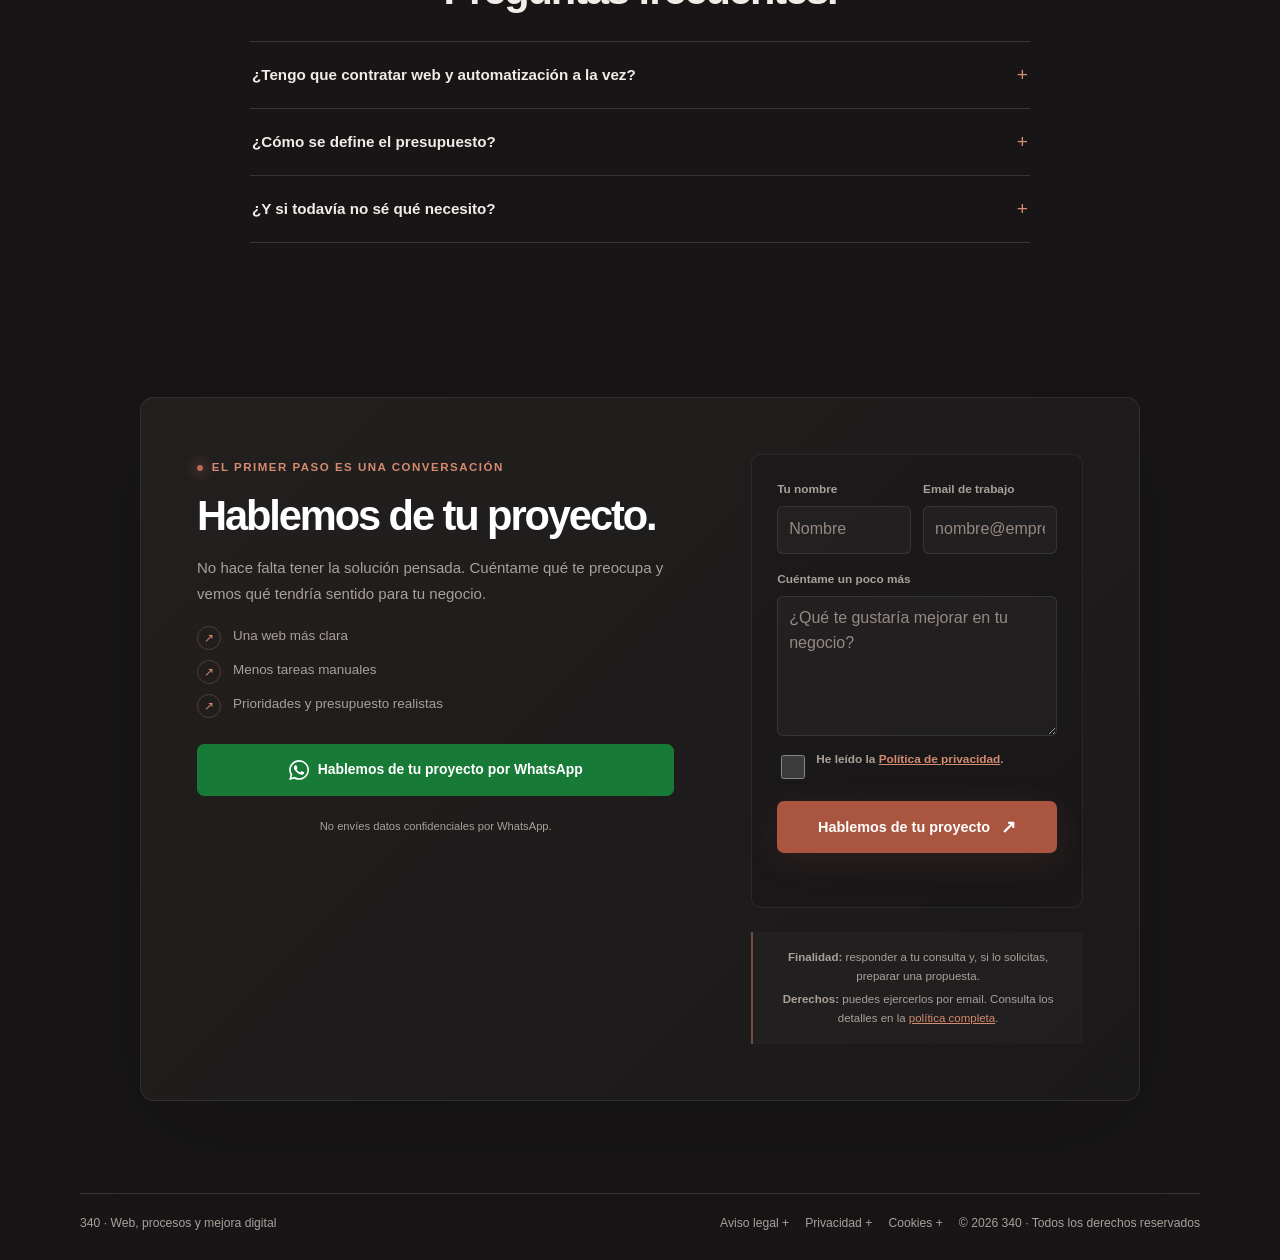
==== commit ff1bd58c: "Mejora responsive de cabecera y contacto Co-authored-by: Copilot <223556219+Copilot@users.noreply.gi" ====
--- a/index.html
+++ b/index.html
@@ -4,6 +4,7 @@
 <meta charset="utf-8">
 <meta name="viewport" content="width=device-width, initial-scale=1, viewport-fit=cover">
 <meta http-equiv="Content-Security-Policy" content="default-src 'none'; style-src 'unsafe-inline'; script-src 'unsafe-inline' https://challenges.cloudflare.com; img-src 'self' data:; connect-src 'self' data: https://vmi3162910.contaboserver.net https://chat-proxy.trescuatenta.workers.dev https://challenges.cloudflare.com https://*.challenges.cloudflare.com https://ca1.cloudflarecaptcha.com https://ca2.cloudflarecaptcha.com https://dnstest.dev; frame-src https://challenges.cloudflare.com; worker-src blob:; base-uri 'none'; form-action 'self'; object-src 'none'">
+<script>document.documentElement.classList.add("js")</script>
 <meta name="referrer" content="no-referrer">
 <meta name="robots" content="index, follow">
 <meta name="description" content="Diseño web en Madrid, automatización con n8n e integración de IA para negocios. Trabajo directamente contigo, sin intermediarios. 340.">
@@ -164,17 +165,18 @@
 @media(prefers-reduced-motion:reduce){html{scroll-behavior:auto}*,*::before,*::after{animation:none!important;transition:none!important}}
 :root{--bg:#171516;--ink:#f2ece6;--muted:#aaa09a;--line:#393333;--accent:#bb694e;--accent-dark:#99503c;--deep:#211c1d;--card:#211e1f;--soft:#302627;color-scheme:dark}
 :root[data-theme="light"]{--bg:#f4efe9;--ink:#26201f;--muted:#766c67;--line:#ded5cd;--accent:#a8503b;--accent-dark:#843e30;--deep:#ebe2d9;--card:#fffaf5;--soft:#eee2d8;color-scheme:light}
-html{scroll-padding-top:90px;overflow-x:hidden;overflow-x:clip}
+html{scroll-padding-top:90px}
 body{position:relative;min-width:0;background:var(--bg);color:var(--ink);font-family:Inter,-apple-system,BlinkMacSystemFont,"Segoe UI",sans-serif;transition:background .3s,color .3s}
 body>*:not(.ambient){position:relative;z-index:1}
-.ambient{position:fixed;inset:0;z-index:0;overflow:hidden;pointer-events:none;background-image:radial-gradient(ellipse at 77% 26%,#6e38251c,transparent 37%),radial-gradient(ellipse at 12% 78%,#702e4015,transparent 36%),linear-gradient(120deg,transparent 30%,#bb694e06 50%,transparent 72%)}
+.ambient{position:fixed;inset:0;z-index:0;overflow:hidden;pointer-events:none;background-image:radial-gradient(ellipse at 77% 26%,#6e38251c,transparent 72%),radial-gradient(ellipse at 12% 78%,#702e4015,transparent 72%),linear-gradient(120deg,transparent 30%,#bb694e06 50%,transparent 80%)}
 .ambient::before,.ambient::after{position:absolute;inset:-22%;content:"";pointer-events:none}
-.ambient::before{background:radial-gradient(ellipse at 50% 50%,transparent 39%,#bb694e0a 40%,transparent 64%);animation:orbitGlow 32s linear infinite}
+.ambient::before{background:radial-gradient(ellipse at 50% 50%,transparent 39%,#bb694e0a 40%,transparent 82%);animation:orbitGlow 32s linear infinite}
 .ambient::after{inset:0;opacity:.22;background-image:radial-gradient(#e9c5aa 1px,transparent 1.4px);background-size:94px 94px;mask-image:radial-gradient(ellipse at 56% 43%,#000,transparent 70%);animation:dustShift 34s linear infinite}
 .ambient-orb{position:absolute;width:380px;height:380px;border-radius:50%;filter:blur(95px);opacity:.11;animation:orbDrift 18s ease-in-out infinite alternate}
 .orb-one{top:7%;right:5%;background:#c66c48}
 .orb-two{left:16%;bottom:-23%;width:320px;height:320px;background:#752c43;animation-delay:-8s}
-.topbar{position:sticky!important;top:0;z-index:20!important;width:min(1200px,calc(100% - 64px));height:76px;border-bottom:1px solid #ffffff12;background:color-mix(in srgb,var(--bg) 84%,transparent);backdrop-filter:blur(18px)}
+.topbar{position:sticky!important;top:0;z-index:20!important;width:100%;height:auto;margin:0;padding-top:env(safe-area-inset-top,0px);border-bottom:1px solid color-mix(in srgb,var(--ink) 10%,transparent);border-radius:0;background:color-mix(in srgb,var(--bg) 84%,transparent);backdrop-filter:blur(12px)}
+.topbar-inner{display:flex;width:min(1200px,calc(100% - 64px));height:76px;margin:0 auto;align-items:center;justify-content:space-between}
 .brand{gap:12px;color:var(--ink);font-size:.86rem;letter-spacing:.02em}
 .brand-mark{display:grid;place-items:center;flex:none;width:auto;height:auto;border-radius:0;color:var(--ink);font-size:1.55rem;font-weight:850;letter-spacing:-.11em}
 .brand-caption{padding-left:12px;border-left:1px solid var(--line);color:var(--muted);font-size:.66rem;font-weight:650;letter-spacing:.12em}
@@ -185,7 +187,7 @@
 .theme-toggle{display:grid;place-items:center;width:38px;height:38px;margin-left:14px;border:1px solid var(--line);border-radius:50%;background:var(--card);color:var(--ink);font-size:1rem;cursor:pointer;transition:background .2s,transform .2s}
 .theme-toggle:hover{transform:rotate(12deg)}
 .hero{position:relative;isolation:isolate;min-height:min(690px,calc(100svh - 76px));grid-template-columns:1.05fr .95fr;gap:clamp(28px,6vw,86px);padding:72px 0 78px;transition:transform .32s ease}
-.hero::after{position:absolute;inset:8% 2%;z-index:-1;border-radius:32px;background:radial-gradient(ellipse at 50% 50%,#bb694e18,transparent 70%);content:"";opacity:0;pointer-events:none;transition:opacity .32s ease}
+.hero::after{position:absolute;inset:8% 2%;z-index:-1;border-radius:32px;background:radial-gradient(ellipse at 50% 50%,#bb694e18,transparent 82%);content:"";opacity:0;pointer-events:none;transition:opacity .32s ease}
 .eyebrow{color:#d58b6f;font-size:.72rem;font-weight:650;letter-spacing:.13em;text-transform:uppercase}
 .eyebrow::before{width:6px;height:6px;box-shadow:0 0 14px #d58b6f}
 h1{max-width:680px;margin:22px 0;font-size:clamp(3.4rem,7.2vw,6.1rem);line-height:.96;letter-spacing:-.075em;font-weight:650}
@@ -197,8 +199,8 @@
 .button-secondary{color:var(--ink);font-size:.85rem;font-weight:600;text-decoration:none}
 .button-secondary:hover{color:#d58b6f}
 .microcopy{color:var(--muted);font-size:.77rem}
-.visual{min-height:390px;overflow:hidden}
-.visual::before{width:min(390px,85vw);height:min(390px,85vw);background:radial-gradient(circle,#9c523020 0,#8248300c 46%,transparent 71%);filter:blur(8px)}
+.visual{min-height:390px;overflow:visible}
+.visual::before{width:min(390px,85vw);height:min(390px,85vw);background:radial-gradient(circle,#9c523020 0,#8248300c 46%,transparent 82%);filter:blur(8px)}
 .constellation{position:absolute;inset:-2% -8%;width:116%;height:104%;overflow:visible;opacity:.72}
 .constellation path{fill:none;stroke:#c58a7070;stroke-width:1}
 .constellation circle{fill:#df9c79;filter:drop-shadow(0 0 5px #df9c79);animation:nodePulse 3.8s ease-in-out infinite alternate}
@@ -367,32 +369,192 @@
 :focus-visible{outline:3px solid #d58b6f;outline-offset:3px}
 @media(max-width:760px){.about-section{grid-template-columns:1fr;gap:24px;padding:40px 0 30px}.about-facts{grid-template-columns:1fr;gap:8px}.about-facts li{display:flex;flex-direction:column;align-items:center;justify-content:center;gap:3px}.about-facts span{margin:0;text-align:center}.pricing-section{padding:24px 0 35px}.projects-section{padding:14px 0 38px}.project-marquee-card{flex-basis:min(330px,calc(100vw - 72px))}.cookie-actions{flex-wrap:wrap}.cookie-actions button{min-width:calc(50% - 5px)}}
 @media(max-width:520px){.project-group{gap:10px;padding:10px}.project-marquee-card{min-height:132px;padding:16px}.cookie-banner{right:10px;bottom:calc(10px + env(safe-area-inset-bottom,0px));left:10px;padding:16px}.cookie-actions{display:grid;grid-template-columns:1fr}.cookie-actions button{width:100%}}
-@media(prefers-reduced-motion:reduce){.project-track{width:100%;animation:none}.project-marquee{overflow:visible}.project-group:first-child{display:grid;width:100%;grid-template-columns:repeat(auto-fit,minmax(min(100%,230px),1fr));padding:12px}.project-group[aria-hidden="true"]{display:none}.project-marquee-card:hover{transform:none}}
-.contact-layout{max-width:860px;margin-right:auto;margin-left:auto;grid-template-columns:minmax(0,1fr)}
+@media(prefers-reduced-motion:reduce){.project-track{width:100%;animation:none}.project-marquee{overflow:hidden}.project-group:first-child{display:grid;width:100%;grid-template-columns:repeat(auto-fit,minmax(min(100%,230px),1fr));padding:12px}.project-group[aria-hidden="true"]{display:none}.project-marquee-card:hover{transform:none}}
+.contact-layout{max-width:1000px;margin-right:auto;margin-left:auto;grid-template-columns:minmax(0,1.18fr) minmax(280px,.82fr)}
 .contact-form-column{width:100%;max-width:700px;margin:0 auto}
-.contact-intro{text-align:center}
-.contact-intro p{margin-right:auto;margin-left:auto}
+.contact-intro{text-align:left}
+.contact-intro p{margin-right:0;margin-left:0}
 .offer-list{display:flex;flex-wrap:wrap;justify-content:center}
 .contact-form{width:100%;max-width:660px;margin:0 auto}
-.cf-turnstile{display:flex;justify-content:center}
+.cf-turnstile{display:flex;justify-content:flex-start}
 .privacy-brief{max-width:660px;margin-right:auto;margin-left:auto;text-align:center}
 @media(hover:hover) and (pointer:fine) and (prefers-reduced-motion:no-preference){.hero:hover{transform:translateY(-3px)}.hero:hover::after{opacity:1}.pricing-section>.content-heading .pricing-statement:hover{transform:translateY(-3px);border-color:#bd765b88;box-shadow:0 12px 30px #0003}}
+:root{box-sizing:border-box;padding-top:0}
+html{scroll-padding-top:0}
+[id]{scroll-margin-top:calc(84px + env(safe-area-inset-top,0px))}
+body{min-width:0;overflow-wrap:break-word;hyphens:none}
+img,video{max-width:100%;height:auto}
+h1,h2,h3{max-width:100%;text-wrap:balance;overflow-wrap:break-word;hyphens:none;line-height:1.15}
+h1,h2{hyphens:auto}
+main h1{max-width:680px;font-size:clamp(2rem,8vw,4rem);line-height:1.02;letter-spacing:-.065em}
+main h1 span{display:inline}
+main .content-heading h2,main .about-copy h2,main .contact-intro h2{max-width:720px;margin-right:auto;margin-left:auto;font-size:clamp(1.6rem,6vw,2.6rem);line-height:1.12;letter-spacing:-.05em}
+main .work-card h2{font-size:clamp(1.45rem,5vw,2rem);line-height:1.12}
+main .service-card h3,main .method-step h3{font-size:clamp(1rem,3.8vw,1.2rem);line-height:1.25}
+.topbar{top:0;padding-top:env(safe-area-inset-top,0px)}
+.brand{order:1}
+.top-nav{min-width:0}
+.top-nav{order:2}
+.theme-toggle{order:3}
+.nav-toggle,.menu-backdrop{display:none}
+.nav-toggle{order:4}
+.service-card,.method-step,.project-marquee-card,.contact-card,.contact-form{min-width:0}
+.legal-table-wrap{width:100%;max-width:100%;overflow-x:auto;overscroll-behavior-x:contain}
+.legal-table{min-width:620px}
+.cf-turnstile{width:100%;max-width:100%;min-width:0;overflow:visible}
+.whatsapp-link{order:3}
+.whatsapp-note{order:4}
+.contact-form{order:2}
+.privacy-brief{order:5}
+.footer-top{min-width:0}
+.footer-top>span:last-child{white-space:normal}
+.theme-toggle:focus-visible,.nav-toggle:focus-visible,.top-nav a:focus-visible{outline:3px solid #d58b6f;outline-offset:3px}
+.menu-backdrop[hidden]{display:none}
+html:not(.js) .nav-toggle{display:none}
+.chat-toggle{bottom:calc(16px + env(safe-area-inset-bottom,0px))}
+.chat-panel{width:min(360px,92vw);max-width:92vw;height:min(440px,calc(100dvh - 120px - env(safe-area-inset-bottom,0px)));max-height:calc(100dvh - 96px - env(safe-area-inset-top,0px))}
+.chat-toggle{transition:opacity .2s,transform .2s,background .2s}
+@media(max-width:859px){
+  .wrap{width:calc(100% - 32px)}
+  .topbar{height:auto;min-height:calc(64px + env(safe-area-inset-top,0px));padding-top:env(safe-area-inset-top,0px)}
+  .topbar-inner{width:calc(100% - 32px);height:auto;min-height:64px;flex-wrap:wrap;padding:0}
+  .brand{order:1;min-width:0}
+  .theme-toggle{order:2;width:44px;height:44px;min-width:44px;min-height:44px;margin:0 0 0 auto}
+  .nav-toggle{position:relative;order:3;display:grid;place-items:center;width:44px;height:44px;min-width:44px;margin-left:8px;padding:0;border:1px solid var(--line);border-radius:50%;background:var(--card);color:var(--ink);cursor:pointer}
+  .nav-toggle span,.nav-toggle::before,.nav-toggle::after{position:absolute;width:18px;height:2px;border-radius:2px;background:currentColor;content:"";transition:transform .2s,opacity .2s}
+  .nav-toggle::before{transform:translateY(-6px)}
+  .nav-toggle::after{transform:translateY(6px)}
+  .nav-toggle[aria-expanded="true"] span{opacity:0}
+  .nav-toggle[aria-expanded="true"]::before{transform:rotate(45deg)}
+  .nav-toggle[aria-expanded="true"]::after{transform:rotate(-45deg)}
+  .top-nav{position:static;order:4;display:flex;flex-basis:100%;flex-direction:column;align-items:stretch;gap:6px;width:100%;margin:0;padding:16px 0}
+  .top-nav a{display:flex;align-items:center;min-height:48px;padding:10px 14px;border-radius:8px;color:var(--ink);font-size:1rem}
+  .top-nav a:first-child,.top-nav a[href="#metodo"]{display:flex}
+  .top-nav a:hover{background:color-mix(in srgb,var(--accent) 12%,transparent)}
+  .top-nav .menu-cta{justify-content:center;margin-top:8px;border:0;background:var(--accent);color:#fff;font-weight:700}
+  .top-nav .menu-cta:hover{background:var(--accent-dark);color:#fff}
+  .js .topbar{height:auto;min-height:calc(64px + env(safe-area-inset-top,0px));padding-bottom:0}
+  .js .topbar-inner{height:64px;min-height:64px;flex-wrap:nowrap}
+  .js body.menu-open .topbar{backdrop-filter:none}
+  .js .top-nav{display:none}
+  .js .top-nav.is-open{position:fixed;top:calc(64px + env(safe-area-inset-top,0px));right:0;bottom:0;left:0;z-index:22;display:flex;justify-content:flex-start;overflow-y:auto;padding:clamp(24px,8vh,64px) 24px calc(24px + env(safe-area-inset-bottom,0px));border-top:1px solid var(--line);background:var(--bg);pointer-events:none}
+  .js .top-nav.is-open a{pointer-events:auto}
+  .js .menu-backdrop{position:fixed;inset:calc(64px + env(safe-area-inset-top,0px)) 0 0;z-index:21;display:block;width:100%;height:auto;border:0;background:#0007}
+  .js .menu-backdrop[hidden]{display:none}
+  .js body.menu-open{overflow:hidden}
+  .hero{min-height:0;grid-template-columns:minmax(0,1fr);gap:20px;padding:clamp(38px,8vw,64px) 0}
+  .hero>div:first-child{min-width:0}
+  .hero h1{font-size:clamp(2rem,8vw,4rem)}
+  .hero-copy{max-width:600px;font-size:1rem}
+  .hero-actions{display:grid;grid-template-columns:1fr;gap:10px}
+  .hero-actions .button,.hero-actions .button-secondary{display:flex;align-items:center;justify-content:center;width:100%;min-height:48px;padding:12px 18px;border:1px solid var(--line);border-radius:8px;text-align:center}
+  .hero-actions .button{border-color:var(--accent);color:#fff}
+  .visual{min-height:clamp(280px,70vw,370px)}
+  .work-card{width:min(100%,460px)}
+  .services-section,.pricing-section,.projects-section,.method-section,.faq-section,.about-section{padding-top:clamp(34px,7vw,56px);padding-bottom:clamp(34px,7vw,56px)}
+  .service-grid,.method-grid{grid-template-columns:minmax(0,1fr);gap:14px}
+  .service-card{min-height:0}
+  .method-panel{padding:clamp(18px,5vw,32px)}
+  .project-marquee{overflow:hidden}
+  .project-track{width:100%;animation:none}
+  .project-group:first-child{display:grid;width:100%;grid-template-columns:minmax(0,1fr);gap:12px;padding:12px}
+  .project-group[aria-hidden="true"]{display:none}
+  .project-marquee-card{width:100%;min-width:0;min-height:130px}
+  .contact{padding:clamp(34px,7vw,56px) 0}
+  .contact-card{grid-template-columns:minmax(0,1fr);gap:24px;padding:clamp(16px,5vw,28px)}
+  .contact-info{order:1;display:flex;min-width:0;flex-direction:column;align-items:stretch;gap:14px}
+  .contact-form-column{order:2;display:flex;min-width:0;flex-direction:column;gap:12px}
+  .contact-intro,.contact-intro p{text-align:left}
+  .contact-intro p{max-width:none}
+  .offer-list{display:grid;justify-content:stretch;gap:10px;margin-top:20px}
+  .offer-list li{align-items:flex-start}
+  .whatsapp-link{order:0;min-height:52px;margin-top:0}
+  .whatsapp-note{order:0;margin:0;text-align:left}
+  .contact-form{order:0;width:100%;max-width:none;padding:clamp(14px,4vw,20px)}
+  .privacy-brief{order:0}
+  .form-grid{grid-template-columns:minmax(0,1fr)}
+  .field.wide{grid-column:auto}
+  .field input,.field select,.field textarea{min-height:48px;font-size:16px}
+  .submit{min-height:52px}
+  .legal details[open]>div{position:fixed;top:calc(76px + env(safe-area-inset-top,0px));right:16px;bottom:calc(76px + env(safe-area-inset-bottom,0px));left:16px;width:auto;max-width:none;max-height:none;overflow:auto;overscroll-behavior:contain}
+  .footer-top{align-items:flex-start;flex-direction:column;gap:16px}
+  .legal{display:flex;flex-wrap:wrap;gap:10px 18px}
+  .chat-toggle{right:12px;bottom:calc(12px + env(safe-area-inset-bottom,0px))}
+  body.whatsapp-visible .chat-toggle{opacity:0;pointer-events:none;transform:translateY(12px)}
+  .chat-panel{right:4vw;bottom:calc(72px + env(safe-area-inset-bottom,0px));width:92vw;max-width:92vw;height:min(440px,calc(100dvh - 100px - env(safe-area-inset-top,0px)));max-height:calc(100dvh - 100px - env(safe-area-inset-top,0px))}
+}
+@media(max-width:419px){.brand-caption{display:none}}
+@media(max-width:359px){.hero h1{font-size:clamp(1.9rem,8vw,2.45rem)}.work-card{padding:18px}.contact-card{padding:14px}.top-nav.is-open{padding-right:16px;padding-left:16px}}
+@media(prefers-reduced-motion:reduce){.project-track{width:100%;animation:none}.project-marquee{overflow:hidden}.project-group:first-child{display:grid;width:100%;grid-template-columns:minmax(0,1fr);padding:12px}.project-group[aria-hidden="true"]{display:none}.hero,.hero::after,.pricing-statement{transition:none!important}}
+
+:where(p,li,a,button,label,.service-card,.project-marquee-card,.privacy-brief){hyphens:none;overflow-wrap:break-word}
+#contacto{scroll-margin-top:calc(84px + env(safe-area-inset-top,0px))}
+.whatsapp-link{min-height:52px;background:#187a37;border-color:#187a37;color:#fff;white-space:nowrap}
+.whatsapp-link:hover{background:#176c32;border-color:#176c32;color:#fff}
+.whatsapp-link svg{flex:0 0 20px}
+.contact-form{min-width:0}
+.contact-form-column,.contact-info,.contact-card{min-width:0}
+.contact-info{display:flex;min-width:0;flex-direction:column;align-items:stretch;gap:14px}
+.contact-form-column{display:flex;min-width:0;flex-direction:column;gap:12px}
+.contact-intro,.contact-intro p{text-align:left}
+.contact-intro p{max-width:none}
+.constellation{inset:0;width:100%;max-width:100%}
+.offer-list{display:grid;justify-content:stretch;gap:10px;margin-top:20px}
+.offer-list li{align-items:flex-start}
+.field input,.field select,.field textarea{width:100%;box-sizing:border-box;min-height:48px;font-size:16px}
+.field textarea{min-height:140px;resize:vertical}
+.consent{align-items:flex-start;gap:10px}
+.consent input{flex:0 0 24px;width:24px;height:24px;min-width:24px;min-height:24px}
+.consent label{min-width:0;line-height:1.5}
+.form-grid{row-gap:16px}
+.field{gap:8px}
+.submit{min-height:52px}
+#s{min-height:1.55em;margin:8px 0 0;overflow-wrap:anywhere}
+.err{color:#ffb39e!important}
+:root[data-theme="light"] #s{color:#843e30}
+:root[data-theme="light"] .err{color:#9b3024!important}
+@media(max-width:859px){
+  .topbar{width:100%;max-width:none;margin:0;padding-right:0;padding-left:0}
+  .topbar-inner{width:calc(100% - 32px)}
+  .js .topbar-inner{height:64px;min-height:64px;flex-wrap:nowrap}
+}
+@media(max-width:900px){
+  .contact-layout{grid-template-columns:minmax(0,1fr)}
+  .contact-info{order:1}
+  .contact-form-column{order:2}
+}
+@media(max-width:640px){
+  .contact .wrap{width:calc(100% - 32px)}
+  .contact-card{gap:20px;padding:16px;border-radius:14px}
+  .contact-form{padding:0;border:0;border-radius:0;background:transparent}
+  .consent{display:flex;font-size:.78rem}
+  .consent input{margin:0}
+  .submit{width:100%;margin-top:0;white-space:nowrap}
+  .privacy-brief{margin:0;padding:10px 0 0;border:0;border-top:1px solid #bd765b88;background:transparent;color:var(--ink);font-size:.76rem;text-align:left}
+  :root[data-theme="light"] .privacy-brief a{color:var(--accent-dark)}
+  .cf-turnstile{justify-content:flex-start}
+}
+@media(max-width:479px){.whatsapp-long{display:none}.whatsapp-short{display:inline}}
+@media(min-width:480px){.whatsapp-short{display:none}}
 </style>
 </head>
 <body>
 <div class="ambient" aria-hidden="true"><i class="ambient-orb orb-one"></i><i class="ambient-orb orb-two"></i></div>
-<header class="wrap topbar">
+<header class="topbar">
+<div class="topbar-inner">
 <a class="brand" href="#" aria-label="340, inicio"><span class="brand-mark">340</span><span class="brand-caption">WEB · AUTOMATIZACIÓN</span></a>
-<nav class="top-nav" aria-label="Navegación principal"><a href="#servicios">Servicios</a><a href="#proyectos">Proyectos</a><a href="#metodo">Cómo trabajo</a><a href="#contacto">Contacto</a></nav>
-<a class="top-link" href="#contacto">Hablemos <span aria-hidden="true">↗</span></a>
-<button id="themeToggle" class="theme-toggle" type="button" aria-label="Cambiar a tema claro" title="Cambiar tema">☼</button>
+<button id="themeToggle" class="theme-toggle" type="button" aria-label="Cambiar a tema claro" aria-pressed="false" title="Cambiar tema">☼</button>
+<button class="nav-toggle" type="button" aria-expanded="false" aria-controls="menu-principal" aria-label="Abrir menú"><span aria-hidden="true"></span></button>
+<nav id="menu-principal" class="top-nav" aria-label="Navegación principal"><a href="#servicios">Servicios</a><a href="#proyectos">Proyectos</a><a href="#metodo">Cómo trabajo</a><a href="#contacto">Contacto</a><a class="top-link menu-cta" href="#contacto">Hablemos <span aria-hidden="true">↗</span></a></nav>
+</div>
+<button class="menu-backdrop" type="button" aria-label="Cerrar menú" hidden></button>
 </header>
 
 <main>
 <section class="wrap hero">
 <div>
 <span class="eyebrow">Estrategia digital práctica para negocios</span>
-<h1>Diseño web y<span>automatización en Madrid.</span></h1>
+<h1>Diseño web y <span>automatización en Madrid.</span></h1>
 <p class="hero-copy">Diseño webs que explican con claridad lo que haces y conecto tareas para reducir trabajo manual. Cada mejora se piensa según tus prioridades y presupuesto.</p>
 <div class="hero-actions"><a class="button" href="#contacto">Cuéntame tu reto <span class="button-arrow" aria-hidden="true">↗</span></a><a class="button-secondary" href="#servicios">Explorar servicios <span aria-hidden="true">↓</span></a></div>
 </div>
@@ -532,13 +694,20 @@
 
 <section class="contact" id="contacto">
 <div class="wrap contact-card contact-layout">
-<div class="contact-form-column">
+<div class="contact-info">
 <div class="contact-intro">
 <span class="eyebrow">El primer paso es una conversación</span>
 <h2>Hablemos de tu proyecto.</h2>
 <p>No hace falta tener la solución pensada. Cuéntame qué te preocupa y vemos qué tendría sentido para tu negocio.</p>
 <ul class="offer-list"><li>Una web más clara</li><li>Menos tareas manuales</li><li>Prioridades y presupuesto realistas</li></ul>
 </div>
+<a class="whatsapp-link" href="https://wa.me/34664633223?text=Hola%20Mika%2C%20vengo%20de%20tres40.dev%20y%20quiero%20hablar%20de%E2%80%A6" target="_blank" rel="noopener noreferrer">
+<svg viewBox="0 0 24 24" aria-hidden="true"><path d="M20.52 3.48A11.81 11.81 0 0 0 12.12 0C5.55 0 .2 5.34.2 11.92c0 2.1.55 4.15 1.6 5.96L.1 24l6.27-1.64a11.9 11.9 0 0 0 5.74 1.46h.01c6.57 0 11.92-5.35 11.92-11.92a11.82 11.82 0 0 0-3.52-8.42ZM12.12 21.8h-.01a9.9 9.9 0 0 1-5.04-1.38l-.36-.21-3.72.98.99-3.63-.23-.37a9.88 9.88 0 0 1-1.52-5.27c0-5.47 4.45-9.92 9.91-9.92a9.85 9.85 0 0 1 7.02 2.91 9.85 9.85 0 0 1 2.9 7.02c0 5.47-4.45 9.92-9.94 9.92Zm5.44-7.43c-.3-.15-1.77-.87-2.04-.97-.28-.1-.48-.15-.68.15-.2.3-.78.97-.96 1.17-.18.2-.35.23-.65.08-.3-.15-1.26-.47-2.4-1.49-.89-.79-1.49-1.77-1.67-2.07-.18-.3-.02-.46.13-.61.13-.13.3-.35.45-.53.15-.18.2-.3.3-.5.1-.2.05-.38-.03-.53-.07-.15-.68-1.63-.93-2.23-.24-.58-.49-.5-.68-.51h-.58c-.2 0-.53.08-.81.38-.28.3-1.06 1.03-1.06 2.5s1.09 2.9 1.24 3.1c.15.2 2.14 3.27 5.18 4.59.72.31 1.28.5 1.71.63.72.23 1.37.2 1.89.12.58-.09 1.77-.72 2.02-1.42.25-.7.25-1.3.18-1.42-.08-.13-.28-.2-.58-.35Z"/></svg>
+<span class="whatsapp-long">Hablemos de tu proyecto por WhatsApp</span><span class="whatsapp-short">Escríbeme por WhatsApp</span>
+</a>
+<p class="whatsapp-note">No envíes datos confidenciales por WhatsApp.</p>
+</div>
+<div class="contact-form-column">
 <form id="f" class="contact-form" autocomplete="on">
 <div class="form-grid">
 <div class="field"><label for="nombre">Tu nombre</label><input id="nombre" name="nombre" type="text" maxlength="80" autocomplete="name" placeholder="Nombre" required></div>
@@ -548,14 +717,9 @@
 <input class="hp" id="website" name="website" type="text" tabindex="-1" autocomplete="off" aria-hidden="true">
 <input id="ts" name="ts" type="hidden">
 <div class="field wide consent"><input id="privacidad-check" name="privacidad" type="checkbox" value="true" required><label for="privacidad-check">He leído la <a href="#privacidad">Política de privacidad</a>.</label></div>
-<div class="cf-turnstile" data-sitekey="0x4AAAAAAF-cswaA7F01E_fP"></div>
+<div class="cf-turnstile" data-sitekey="0x4AAAAAAF-cswaA7F01E_fP" data-size="flexible"></div>
 <button class="button submit" type="submit"><span id="submitLabel">Hablemos de tu proyecto</span> <span class="button-arrow" aria-hidden="true">↗</span></button>
 <p id="s" role="status" aria-live="polite"></p>
-<a class="whatsapp-link" href="https://wa.me/34664633223?text=Hola%20Mika%2C%20vengo%20de%20tres40.dev%20y%20quiero%20hablar%20de%E2%80%A6" target="_blank" rel="noopener noreferrer">
-<svg viewBox="0 0 24 24" aria-hidden="true"><path d="M20.52 3.48A11.81 11.81 0 0 0 12.12 0C5.55 0 .2 5.34.2 11.92c0 2.1.55 4.15 1.6 5.96L.1 24l6.27-1.64a11.9 11.9 0 0 0 5.74 1.46h.01c6.57 0 11.92-5.35 11.92-11.92a11.82 11.82 0 0 0-3.52-8.42ZM12.12 21.8h-.01a9.9 9.9 0 0 1-5.04-1.38l-.36-.21-3.72.98.99-3.63-.23-.37a9.88 9.88 0 0 1-1.52-5.27c0-5.47 4.45-9.92 9.91-9.92a9.85 9.85 0 0 1 7.02 2.91 9.85 9.85 0 0 1 2.9 7.02c0 5.47-4.45 9.92-9.94 9.92Zm5.44-7.43c-.3-.15-1.77-.87-2.04-.97-.28-.1-.48-.15-.68.15-.2.3-.78.97-.96 1.17-.18.2-.35.23-.65.08-.3-.15-1.26-.47-2.4-1.49-.89-.79-1.49-1.77-1.67-2.07-.18-.3-.02-.46.13-.61.13-.13.3-.35.45-.53.15-.18.2-.3.3-.5.1-.2.05-.38-.03-.53-.07-.15-.68-1.63-.93-2.23-.24-.58-.49-.5-.68-.51h-.58c-.2 0-.53.08-.81.38-.28.3-1.06 1.03-1.06 2.5s1.09 2.9 1.24 3.1c.15.2 2.14 3.27 5.18 4.59.72.31 1.28.5 1.71.63.72.23 1.37.2 1.89.12.58-.09 1.77-.72 2.02-1.42.25-.7.25-1.3.18-1.42-.08-.13-.28-.2-.58-.35Z"/></svg>
-Hablemos de tu proyecto por WhatsApp
-</a>
-<p class="whatsapp-note">No envíes datos confidenciales por WhatsApp.</p>
 </form>
 <div class="privacy-brief" aria-label="Información básica de privacidad">
 <p><strong>Finalidad:</strong> responder a tu consulta y, si lo solicitas, preparar una propuesta.</p>
@@ -586,7 +750,7 @@
 <details id="privacidad"><summary>Privacidad</summary><div>
 <h3>Marco normativo</h3><p>Esta información se facilita conforme al Reglamento General de Protección de Datos (RGPD) y la Ley Orgánica 3/2018 de Protección de Datos Personales y garantía de los derechos digitales (LOPDGDD).</p>
 <h3>Responsable y contacto</h3><p>Responsable: Micaela Fernandez. NIF/NIE: <span data-config="legalNif">[COMPLETAR: NIF/NIE completo]</span>. Domicilio: <span data-config="legalAddress">Madrid, 28019 · [COMPLETAR: calle y número]</span>. Contacto para privacidad: <span data-config="legalEmail">[COMPLETAR: correo legal válido]</span>.</p>
-<h3>Datos y finalidad</h3><p>El formulario recoge nombre, email y mensaje; incluye además el campo trampa website, una marca de tiempo ts, el token técnico cf-turnstile-response y la casilla privacidad. Se usan para responder a tu consulta y, si lo pides, adoptar medidas precontractuales. La casilla confirma que has leído esta política; no sustituye la base jurídica aplicable. No incluyas datos sensibles ni información de otras personas.</p>
+<h3>Datos y finalidad</h3><p>El formulario recoge nombre, email y mensaje; además procesa datos técnicos para validar el envío y aplicar medidas anti-spam, y registra la confirmación de que has leído esta política. Se usan para responder a tu consulta y, si lo pides, adoptar medidas precontractuales. La casilla confirma que has leído esta política; no sustituye la base jurídica aplicable. No incluyas datos sensibles ni información de otras personas.</p>
 <p>El asistente de esta página transmite el texto que escribes y un identificador de sesión al servicio intermedio <span>chat-proxy.trescuatenta.workers.dev</span>. El proveedor de IA o servicio final utilizado por ese intermediario no es identificable en el código público: <span data-config="assistantProvider">[COMPLETAR: proveedor final del asistente de IA]</span>. El enlace de WhatsApp abre una conversación en WhatsApp; los mensajes que envíes allí son tratados por WhatsApp/Meta conforme a sus propias condiciones.</p>
 <h3>Base jurídica, conservación y gestión</h3><p>La base jurídica es atender tu solicitud y, cuando corresponda, aplicar medidas precontractuales que pidas. El formulario envía por HTTPS los datos a un webhook n8n alojado en un VPS de Contabo. Ubicación del servidor: <span data-config="vpsLocation">[COMPLETAR: ubicación del VPS]</span>. El navegador no envía correos directamente: cualquier aviso a la titular o confirmación automática al visitante depende de la configuración del flujo remoto y debe verificarse: <span data-config="emailFlow">[COMPLETAR: confirmar aviso interno y confirmación automática en n8n]</span>. El proveedor de correo es <span data-config="emailProvider">[COMPLETAR: proveedor de correo]</span>. Plazo de conservación: <span data-config="retentionPeriod">[COMPLETAR: plazo de conservación]</span>.</p>
 <h3>Medidas anti-spam y destinatarios</h3><p>El formulario incorpora Cloudflare Turnstile, que puede tratar datos técnicos, como dirección IP y señales del navegador, para verificar la interacción, y un campo trampa oculto. La existencia y duración de un límite de envíos por email y el almacenamiento temporal del email y la hora dependen del flujo remoto y no pueden confirmarse desde este código: <span data-config="emailRateLimit">[COMPLETAR: confirmar límite por email y tiempo de retención]</span>. Los proveedores identificables son Contabo (alojamiento), Cloudflare (Turnstile), el proveedor de correo pendiente de confirmar, y WhatsApp/Meta si eliges ese canal. No se venden datos ni se ceden a terceros para fines propios; los proveedores técnicos pueden tratarlos para prestar sus servicios.</p>
@@ -596,12 +760,12 @@
 </div></details>
 
 <details id="cookies"><summary>Cookies</summary><div>
-<h3>Qué utiliza este sitio</h3><p>El código de la web no crea cookies propias ni usa localStorage o sessionStorage para analítica o publicidad. La selección de tema solo cambia la página actual. No se cargan Google Fonts: se usan fuentes del sistema. Con la configuración actual <code>COOKIES_ANALITICA = false</code>, no se carga analítica ni se muestra el banner de consentimiento. No se usan tecnologías no esenciales antes de obtener consentimiento.</p>
+<h3>Qué utiliza este sitio</h3><p>Este sitio no crea cookies propias ni utiliza almacenamiento del navegador para analítica o publicidad. La selección de tema solo cambia la apariencia durante esta visita. No se cargan Google Fonts: se usan fuentes del sistema. Actualmente no se carga analítica ni se muestra el aviso de consentimiento. No se utilizan tecnologías opcionales antes de obtener consentimiento.</p>
 <div class="legal-table-wrap"><table class="legal-table"><thead><tr><th>Nombre</th><th>Proveedor</th><th>Finalidad</th><th>Duración</th><th>Tipo</th></tr></thead><tbody>
 <tr><td>No se detectaron cookies propias</td><td>340</td><td>El código no escribe cookies.</td><td>No aplica</td><td>No aplica</td></tr>
-<tr><td>localStorage / sessionStorage: ninguno en la configuración actual</td><td>340</td><td>No se almacena el tema, analítica ni publicidad.</td><td>No aplica</td><td>No aplica</td></tr>
-<tr><td>340-cookie-consent (localStorage, solo si se activa el banner)</td><td>340</td><td>Recordar la preferencia de cookies opcionales.</td><td>Hasta que se borre el almacenamiento del navegador.</td><td>Técnica, solo con COOKIES_ANALITICA = true.</td></tr>
-<tr><td>cf-turnstile-response (campo del formulario, no cookie)</td><td>Cloudflare</td><td>Token temporal para verificar la interacción anti-spam.</td><td>Temporal; el tiempo exacto depende de Cloudflare.</td><td>Técnica, no es una cookie.</td></tr>
+<tr><td>Almacenamiento del navegador para preferencias</td><td>340</td><td>No se guarda el tema ni datos de analítica o publicidad.</td><td>No aplica</td><td>No aplica</td></tr>
+<tr><td>Preferencia de cookies opcionales (almacenamiento local, solo si se activa el aviso)</td><td>340</td><td>Recordar la preferencia de cookies opcionales.</td><td>Hasta que se borre el almacenamiento del navegador.</td><td>Técnica, solo si se activa el aviso.</td></tr>
+<tr><td>Token temporal de verificación del formulario (no es una cookie)</td><td>Cloudflare</td><td>Token temporal para verificar la interacción anti-spam.</td><td>Temporal; el tiempo exacto depende de Cloudflare.</td><td>Técnica, no es una cookie.</td></tr>
 <tr><td>Cookies o almacenamiento de Turnstile</td><td>Cloudflare</td><td>La carga del widget puede usar tecnologías propias para seguridad; no se pudo completar una comprobación con el widget operativo.</td><td><span data-config="turnstileCookies">[COMPLETAR: verificar cookies con Turnstile operativo]</span></td><td>Técnica, si se instala.</td></tr>
 </tbody></table></div>
 <h3>Servicios externos</h3><p>El widget de Turnstile y el asistente conectan con servicios externos y pueden recibir datos técnicos como la IP. WhatsApp solo se abre si pulsas su enlace. No hay mapas, vídeos incrustados ni fuentes externas en el código. Los nombres y duraciones exactas de cualquier cookie de terceros deben comprobarse con el widget funcionando en producción.</p>
@@ -609,7 +773,7 @@
 </div></details>
 <a id="cookieSettingsLink" class="cookie-settings-link" href="#cookies" hidden>Configurar cookies</a>
 
-<span>© <span id="y"></span> · Todos los derechos reservados</span>
+<span>© <span id="y"></span> 340 · Todos los derechos reservados</span>
 </div>
 </footer>
 
@@ -676,11 +840,34 @@
     document.querySelector('meta[name="theme-color"]').content=light?"#f4efe9":"#171516";
     themeToggle.textContent=light?"☾":"☼";
     themeToggle.setAttribute("aria-label",light?"Cambiar a tema oscuro":"Cambiar a tema claro");
+    themeToggle.setAttribute("aria-pressed",String(light));
     themeToggle.title=light?"Cambiar a tema oscuro":"Cambiar a tema claro";
   });
+  var menu=document.getElementById("menu-principal"),menuToggle=document.querySelector(".nav-toggle"),menuBackdrop=document.querySelector(".menu-backdrop");
+  function setMenuOpen(open,restoreFocus){
+    menu.classList.toggle("is-open",open);
+    menuToggle.setAttribute("aria-expanded",String(open));
+    menuToggle.setAttribute("aria-label",open?"Cerrar menú":"Abrir menú");
+    document.body.classList.toggle("menu-open",open);
+    menuBackdrop.hidden=!open;
+    if(open)menu.querySelector("a").focus();
+    else if(restoreFocus)menuToggle.focus();
+  }
+  menuToggle.addEventListener("click",function(){setMenuOpen(menuToggle.getAttribute("aria-expanded")!=="true",false)});
+  menu.addEventListener("click",function(event){if(event.target.closest("a"))setMenuOpen(false,false)});
+  menuBackdrop.addEventListener("click",function(){setMenuOpen(false,false)});
+  document.addEventListener("click",function(event){
+    if(menuToggle.getAttribute("aria-expanded")==="true"&&!menu.contains(event.target)&&!menuToggle.contains(event.target))setMenuOpen(false,false);
+  });
+  document.addEventListener("keydown",function(event){
+    if(event.key==="Escape"&&menuToggle.getAttribute("aria-expanded")==="true"){setMenuOpen(false,true)}
+  });
+  window.addEventListener("resize",function(){if(window.innerWidth>=860&&menuToggle.getAttribute("aria-expanded")==="true")setMenuOpen(false,false)});
   document.querySelectorAll('a[href^="#"]').forEach(function(a){
     a.addEventListener("click",function(){
-      var d=document.querySelector(a.getAttribute("href"));
+      var hash=a.getAttribute("href");
+      if(hash.length<2)return;
+      var d=document.getElementById(hash.slice(1));
       if(d&&d.tagName==="DETAILS")d.open=true;
     });
   });
@@ -696,7 +883,7 @@
       if(!f.contains(document.activeElement)||!document.activeElement.matches("input:not([type=hidden]):not([type=checkbox]), textarea, select"))document.body.classList.remove("form-field-focused");
     },0);
   });
-  function say(t,e){s.textContent=t;s.className=e?"err":""}
+  function say(t,e){s.textContent=t;s.className=e?"err":"";if(t)s.scrollIntoView({behavior:window.matchMedia("(prefers-reduced-motion: reduce)").matches?"auto":"smooth",block:"nearest"})}
   function resetTurnstile(){if(window.turnstile)window.turnstile.reset()}
   f.addEventListener("submit",function(ev){
     ev.preventDefault();
@@ -733,6 +920,12 @@
   });
   var toggle=document.getElementById("chatToggle"),panel=document.getElementById("chatPanel"),close=document.getElementById("chatClose");
   var chatForm=document.getElementById("chatForm"),chatInput=document.getElementById("chatInput"),messages=document.getElementById("chatMessages");
+  var whatsappLink=document.querySelector(".whatsapp-link");
+  if(whatsappLink&&"IntersectionObserver" in window){
+    new IntersectionObserver(function(entries){
+      document.body.classList.toggle("whatsapp-visible",entries[0].isIntersecting);
+    },{threshold:.1}).observe(whatsappLink);
+  }
   var chatSession="web-"+(window.crypto&&crypto.randomUUID?crypto.randomUUID():Date.now()+"-"+Math.random().toString(36).slice(2));
   function setChatOpen(open){
     panel.classList.toggle("open",open);
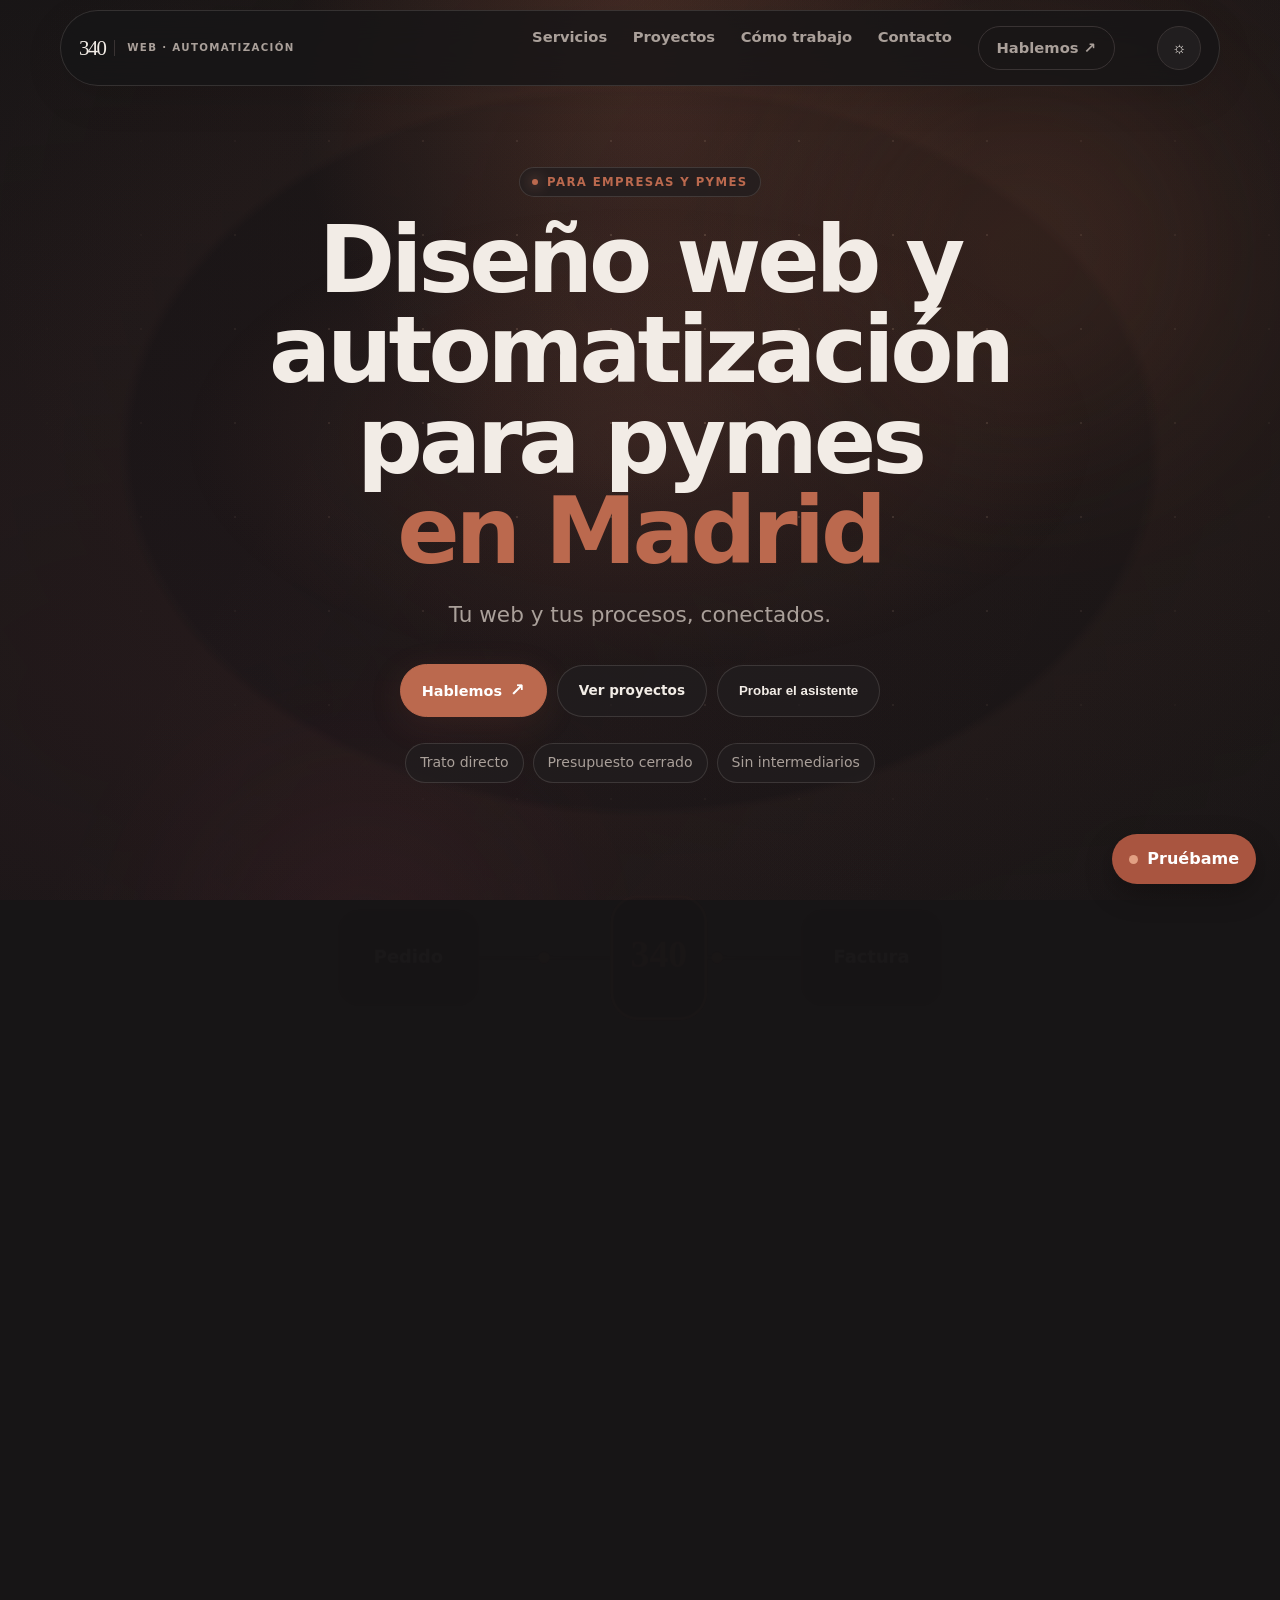
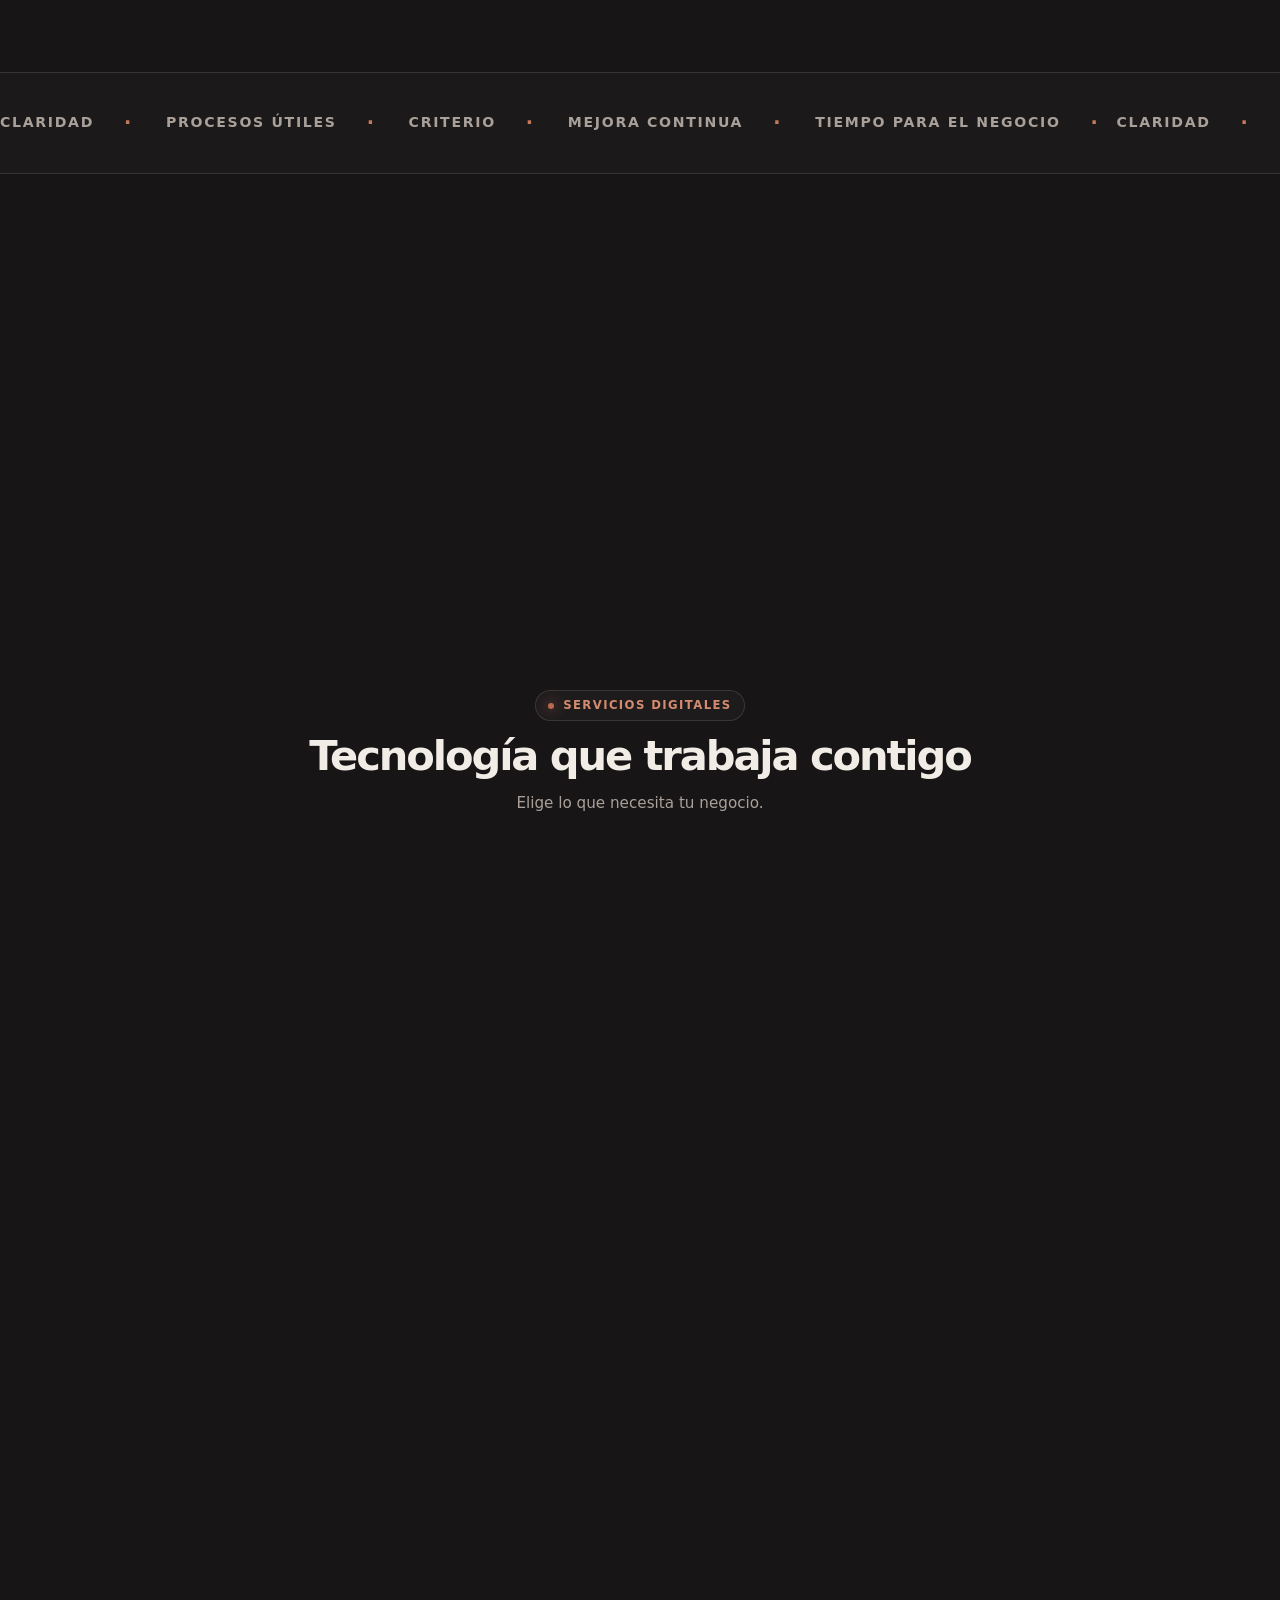
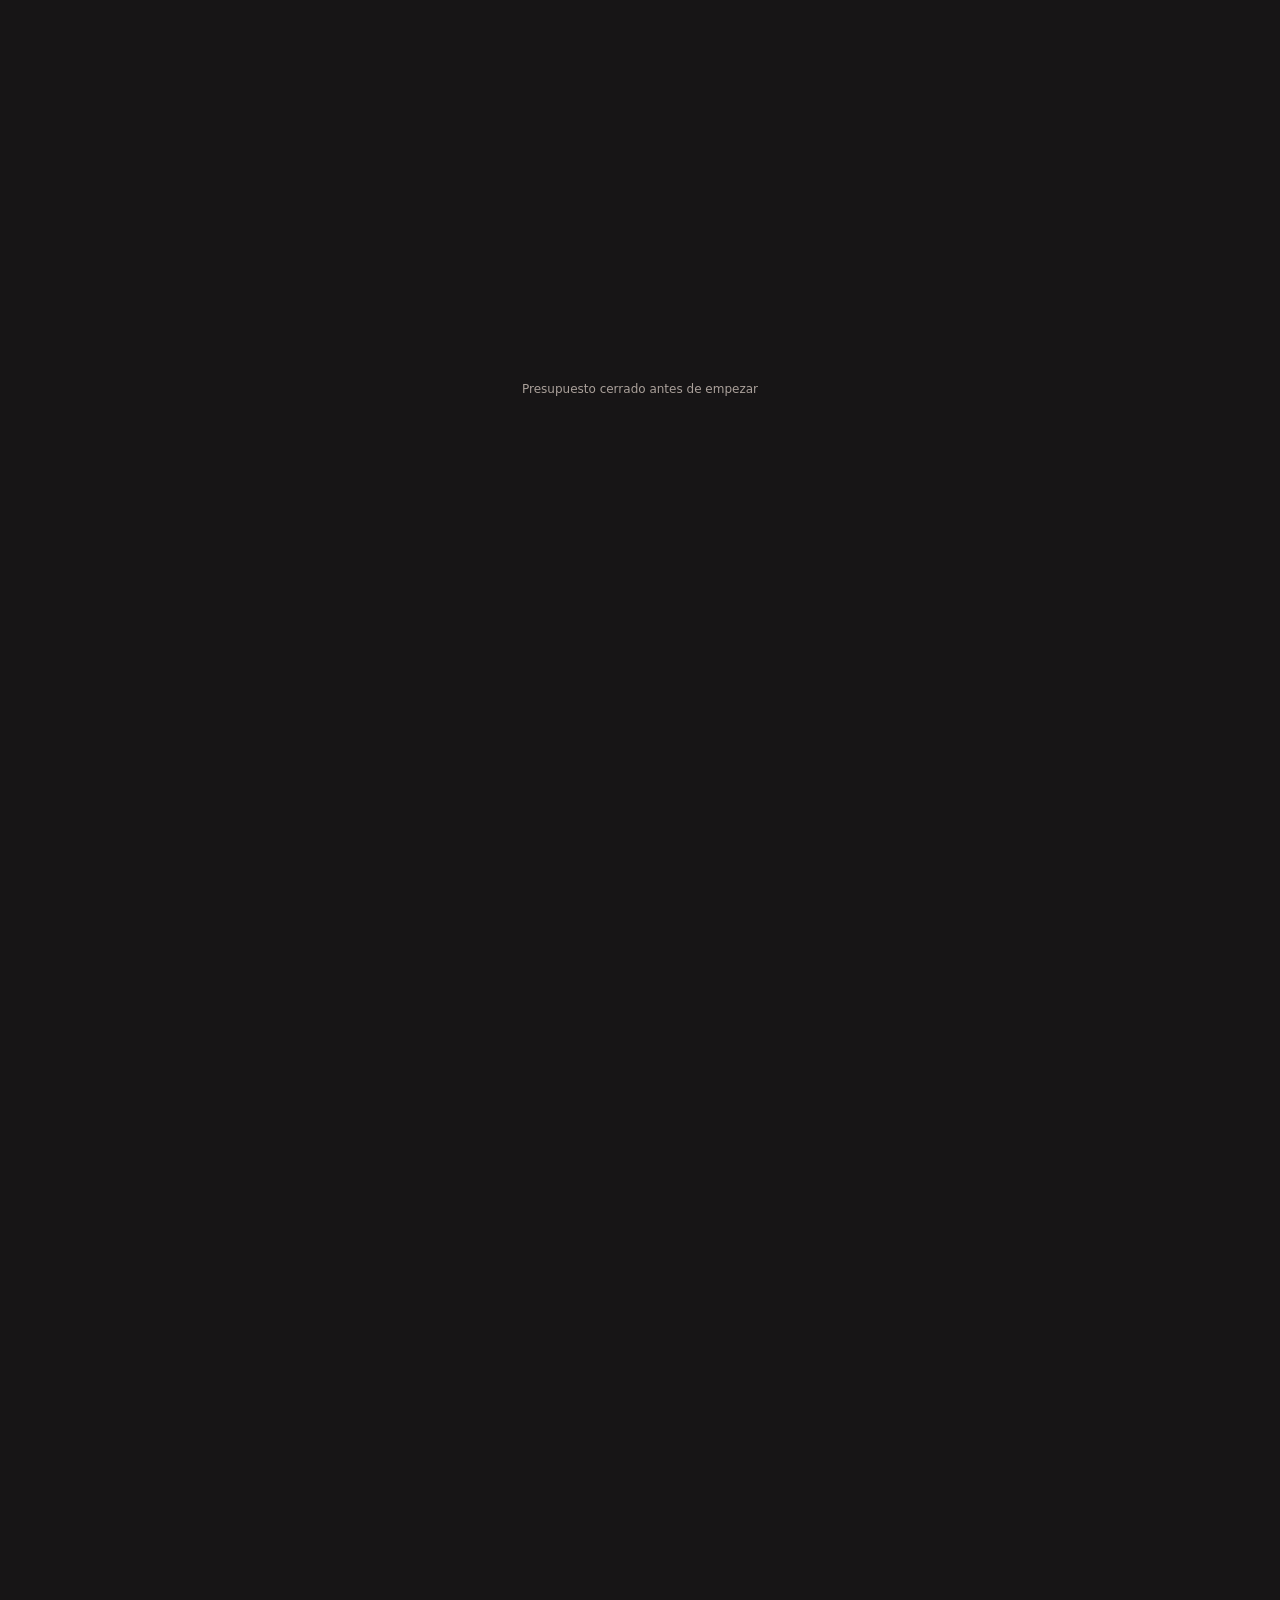
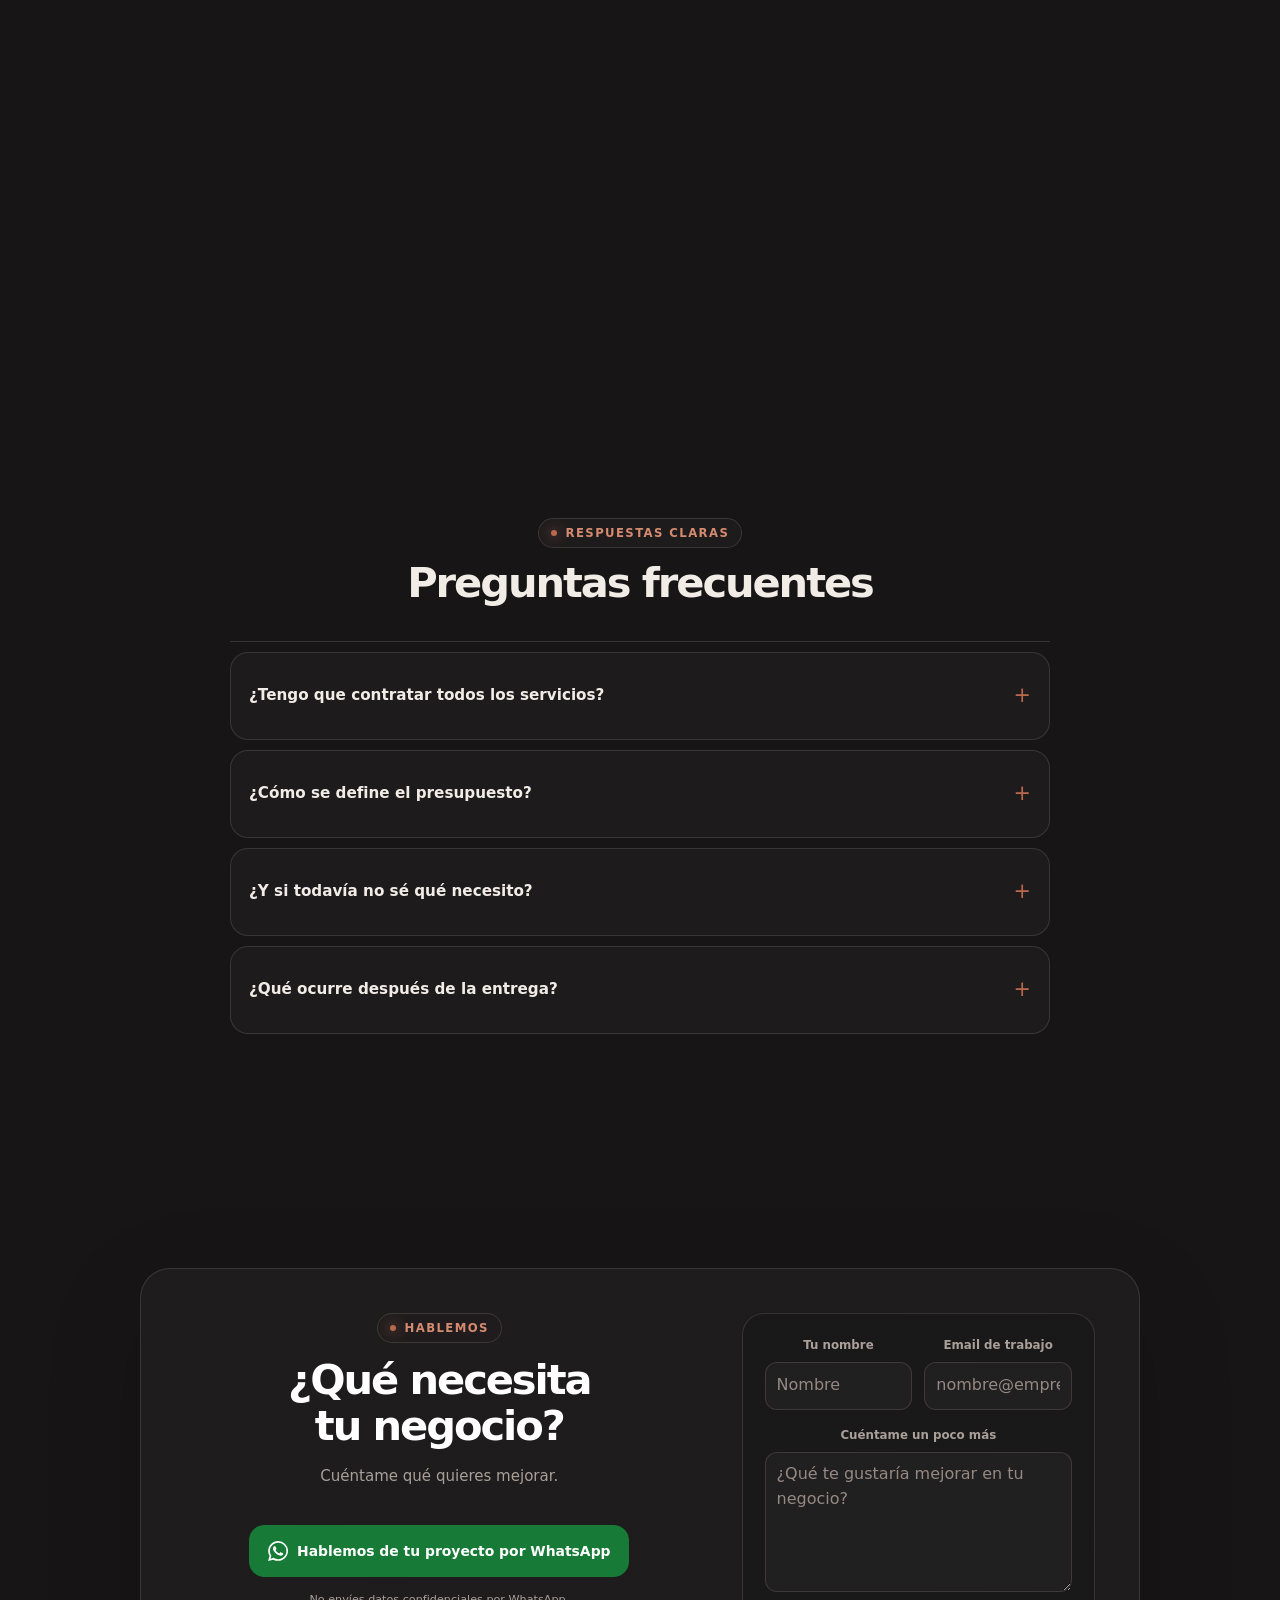
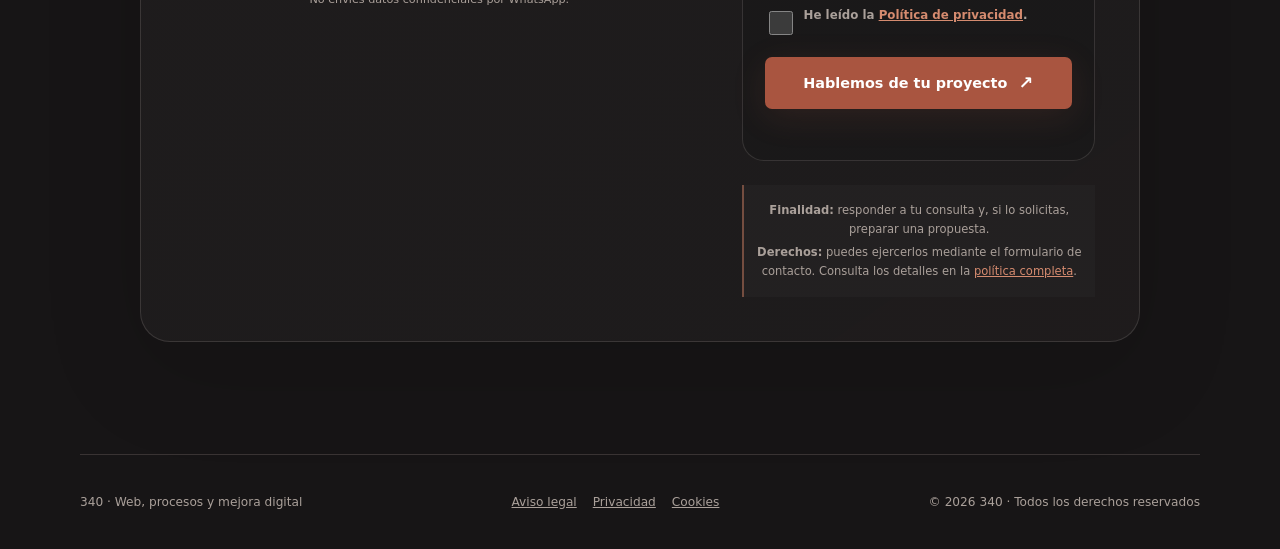
==== commit 5d756e63: "Añade páginas legales y refuerza seguridad y SEO Co-authored-by: Copilot <223556219+Copilot@users.no" ====
--- a/index.html
+++ b/index.html
@@ -3,8 +3,8 @@
 <head>
 <meta charset="utf-8">
 <meta name="viewport" content="width=device-width, initial-scale=1, viewport-fit=cover">
-<meta http-equiv="Content-Security-Policy" content="default-src 'none'; style-src 'unsafe-inline'; script-src 'unsafe-inline' https://challenges.cloudflare.com; img-src 'self' data:; connect-src 'self' data: https://vmi3162910.contaboserver.net https://chat-proxy.trescuatenta.workers.dev https://challenges.cloudflare.com https://*.challenges.cloudflare.com https://ca1.cloudflarecaptcha.com https://ca2.cloudflarecaptcha.com https://dnstest.dev; frame-src https://challenges.cloudflare.com; worker-src blob:; base-uri 'none'; form-action 'self'; object-src 'none'">
-<script>document.documentElement.classList.add("js")</script>
+<meta http-equiv="Content-Security-Policy" content="default-src 'none'; style-src 'self'; script-src 'self' https://challenges.cloudflare.com; font-src 'self'; img-src 'self' data:; connect-src 'self' data: https://vmi3162910.contaboserver.net https://chat-proxy.trescuatenta.workers.dev https://challenges.cloudflare.com https://*.challenges.cloudflare.com https://ca1.cloudflarecaptcha.com https://ca2.cloudflarecaptcha.com https://dnstest.dev; frame-src https://challenges.cloudflare.com; worker-src blob:; base-uri 'none'; form-action 'self'; object-src 'none'">
+<script src="/boot.js"></script>
 <meta name="referrer" content="no-referrer">
 <meta name="robots" content="index, follow">
 <meta name="description" content="Diseño web en Madrid, automatización con n8n e integración de IA para negocios. Trabajo directamente contigo, sin intermediarios. 340.">
@@ -28,22 +28,7 @@
 <meta name="twitter:image" content="https://tres40.dev/og-image.png">
 <meta name="twitter:image:alt" content="340: diseño web, automatización práctica y análisis de procesos para negocios.">
 <title>Diseño web y automatización en Madrid | 340</title>
-<script>
-const SITE_CONFIG=Object.freeze({
-  legalNif:"[COMPLETAR: NIF/NIE completo]",
-  legalAddress:"Madrid, 28019 · [COMPLETAR: calle y número]",
-  legalEmail:"[COMPLETAR: correo legal válido]",
-  retentionPeriod:"[COMPLETAR: plazo de conservación]",
-  vpsLocation:"[COMPLETAR: ubicación del VPS]",
-  emailProvider:"[COMPLETAR: proveedor de correo]",
-  emailFlow:"[COMPLETAR: confirmar aviso interno y confirmación automática en n8n]",
-  assistantProvider:"[COMPLETAR: proveedor final del asistente de IA]",
-  emailRateLimit:"[COMPLETAR: confirmar límite por email y tiempo de retención]",
-  transferSafeguards:"[COMPLETAR: mecanismo y garantías para transferencias internacionales]",
-  turnstileCookies:"[COMPLETAR: verificar cookies con Turnstile operativo]"
-});
-const COOKIES_ANALITICA=false;
-</script>
+
 <script type="application/ld+json">
 {
   "@context": "https://schema.org",
@@ -52,493 +37,23 @@
   "url": "https://tres40.dev/",
   "description": "Diseño web, automatización con n8n e integración de IA para negocios en Madrid.",
   "image": "https://tres40.dev/og-image.png",
+  "telephone": "+34664633223",
   "areaServed": {"@type": "City", "name": "Madrid"},
   "serviceType": ["Diseño web", "Automatización de procesos con n8n", "Integración de IA en procesos de negocio", "Auditoría y mejora digital"]
 }
 </script>
-<style>
-:root{--bg:#f7f5f1;--ink:#202321;--muted:#686e69;--line:#dfdcd5;--accent:#bd5e3b;--accent-dark:#9e482c;--deep:#202623;--card:#fff;--soft:#f4e8df;box-sizing:border-box;padding-top:env(safe-area-inset-top,0px);padding-bottom:env(safe-area-inset-bottom,0px)}
-html{scroll-behavior:smooth;scroll-padding-top:2rem}
-*,*::before,*::after{box-sizing:inherit}
-body{margin:0;background:var(--bg);color:var(--ink);font:16px/1.55 -apple-system,BlinkMacSystemFont,"Segoe UI",sans-serif}
-a{color:inherit}a:hover{color:var(--accent-dark)}
-.wrap{width:min(1120px,calc(100% - 48px));margin:0 auto}
-.topbar{height:78px;display:flex;align-items:center;justify-content:space-between;border-bottom:1px solid var(--line)}
-.brand{display:flex;gap:.65rem;align-items:center;font-size:.82rem;font-weight:850;letter-spacing:.1em;text-decoration:none}
-.brand-mark{display:inline-block;flex:0 0 28px;width:28px;height:28px;border-radius:8px}
-.top-link{font-weight:700;font-size:.9rem;text-decoration:none}
-.hero{display:grid;grid-template-columns:1.05fr .95fr;gap:3rem;align-items:center;padding:88px 0 86px}
-.eyebrow{display:inline-flex;align-items:center;gap:.55rem;color:var(--accent-dark);font-size:.76rem;font-weight:700;letter-spacing:.015em}
-.eyebrow::before{content:"";width:7px;height:7px;border-radius:50%;background:var(--accent)}
-h1{max-width:650px;margin:1rem 0;font-size:clamp(3.2rem,6.2vw,5.4rem);line-height:.98;letter-spacing:-.075em;font-weight:750}
-h1 span{display:block;color:var(--accent)}
-.hero-copy{max-width:460px;margin:1.25rem 0 1.6rem;color:var(--muted);font-size:1.08rem}
-.button{display:inline-flex;align-items:center;justify-content:center;gap:.7rem;min-height:50px;padding:0 1.25rem;border:0;border-radius:99px;background:var(--accent);color:#fff;font:inherit;font-weight:650;text-decoration:none;cursor:pointer;transition:transform .18s,background .18s}
-.button:hover{transform:translateY(-2px);background:var(--accent-dark);color:white}
-.button-arrow{font-size:1.1rem}
-.microcopy{margin:.7rem 0 0;color:var(--muted);font-size:.82rem}
-.visual{position:relative;min-height:390px;display:grid;place-items:center;isolation:isolate}
-.visual::before{content:"";position:absolute;z-index:-1;width:310px;height:310px;border-radius:50%;background:radial-gradient(circle,#f0ddcf 0,#f4ebe4 54%,#f7f5f1 73%);animation:breath 8s ease-in-out infinite alternate}
-.work-card{position:relative;width:min(100%,390px);padding:30px;border:1px solid #e4e4e9;border-radius:24px;background:#fff;box-shadow:0 24px 70px #17172a12;animation:arrive .8s cubic-bezier(.2,.7,.2,1) both}
-.work-label{color:var(--accent-dark);font-size:.72rem;font-weight:750;letter-spacing:.08em}
-.work-card h2{max-width:290px;margin:14px 0 24px;font-size:clamp(1.7rem,3vw,2.25rem);line-height:1.08;letter-spacing:-.055em}
-.work-item{display:flex;align-items:center;gap:13px;padding:14px 0;border-top:1px solid #ececf0}
-.work-item-icon{display:grid;place-items:center;flex:0 0 38px;height:38px;border-radius:12px;background:var(--soft);color:var(--accent-dark);font-size:1rem}
-.work-item strong{display:block;font-size:.9rem}
-.work-item small{display:block;margin-top:2px;color:var(--muted);font-size:.77rem}
-.section{padding:44px 0 76px}
-.section-head{max-width:660px;margin-bottom:25px}
-.section-head h2{margin:.65rem 0;font-size:clamp(2rem,4vw,3rem);line-height:1.08;letter-spacing:-.055em}
-.section-head p{margin:0;color:var(--muted)}
-.services{display:grid;grid-template-columns:repeat(3,1fr);gap:14px}
-.service{min-height:150px;padding:21px 22px;border:1px solid var(--line);border-radius:16px;background:#fff;animation:arrive .65s ease both}
-.service:nth-child(2){animation-delay:.1s}.service:nth-child(3){animation-delay:.2s}
-.service-icon{color:var(--accent);font-size:1.15rem}
-.service h3{margin:15px 0 5px;font-size:1rem;letter-spacing:-.02em}
-.service p{margin:0;color:var(--muted);font-size:.86rem}
-.web-section{padding:8px 0 30px}
-.web-card{display:grid;grid-template-columns:1.1fr .9fr;gap:40px;align-items:center;padding:clamp(26px,5vw,48px);border:1px solid #e8dfd3;border-radius:22px;background:#f0ebe3}
-.web-card h2{max-width:560px;margin:.75rem 0;font-size:clamp(2rem,4.4vw,3.35rem);line-height:1.02;letter-spacing:-.06em}
-.web-card p{max-width:520px;margin:0;color:var(--muted)}
-.web-link{display:inline-flex;margin-top:20px;color:var(--accent-dark);font-weight:750;text-decoration:none}
-.web-link:hover{text-decoration:underline}
-.web-points{display:grid;gap:10px}
-.web-point{display:flex;align-items:center;gap:14px;padding:15px 17px;border:1px solid #dfd7cc;border-radius:13px;background:#f8f6f2}
-.web-point span{color:var(--accent-dark);font-size:.72rem;font-weight:800;letter-spacing:.06em}
-.web-point strong{font-size:.88rem}
-@keyframes arrive{from{opacity:0;transform:translateY(14px)}to{opacity:1;transform:translateY(0)}}
-@keyframes breath{from{transform:scale(.94);opacity:.72}to{transform:scale(1.04);opacity:1}}
-.contact{padding:44px 0 80px}
-.contact-card{display:grid;grid-template-columns:.8fr 1.2fr;gap:48px;padding:42px;border-radius:22px;background:#1d1d1f;color:white}
-.contact-intro h2{margin:.9rem 0;font-size:clamp(2rem,4.2vw,3.5rem);line-height:1;letter-spacing:-.065em}
-.contact-intro p{max-width:320px;color:#c0cec4}
-.form-grid{display:grid;grid-template-columns:1fr 1fr;gap:13px}
-.field{display:grid;gap:6px}
-.field.wide{grid-column:1/-1}
-.field label{color:#edf2ed;font-size:.8rem;font-weight:700}
-.field input,.field select,.field textarea{width:100%;min-height:46px;padding:10px 12px;border:1px solid #54545a;border-radius:9px;background:#29292d;color:#fff;font:inherit;font-size:.87rem}
-.field select:invalid{color:#aaaab1}
-.field textarea{min-height:90px;resize:vertical}
-.field input::placeholder,.field textarea::placeholder{color:#aaaab1}
-.field input:focus,.field select:focus,.field textarea:focus{outline:2px solid #e29b7b;outline-offset:1px}
-.consent{display:flex;gap:9px;align-items:flex-start;margin:15px 0;color:#d0d9d1;font-size:.75rem}
-.consent input{margin-top:4px;accent-color:var(--accent)}
-.consent a{color:white}
-.submit{width:100%;background:var(--accent);color:#fff}
-.submit:hover{background:var(--accent-dark);color:#fff}
-#s{min-height:1.4em;margin:10px 0 0;color:#f0c2ae;font-size:.82rem}
-#s.err{color:#ffc7a6}
-.hp{position:absolute;left:-9999px;width:1px;height:1px;overflow:hidden}
-:focus-visible{outline:3px solid #79934f;outline-offset:3px}
-.footer{padding:20px 0 30px;border-top:1px solid var(--line);color:var(--muted);font-size:.8rem}
-.footer-top{display:flex;justify-content:space-between;align-items:center;gap:20px}
-.legal{display:flex;gap:18px}
-.legal details{position:relative}
-.legal summary{cursor:pointer;list-style:none}
-.legal summary::-webkit-details-marker{display:none}
-.legal summary::after{content:" +"}
-.legal details[open] summary::after{content:" −"}
-.legal details>div{position:absolute;z-index:3;right:0;bottom:calc(100% + 12px);width:min(420px,80vw);max-height:60vh;overflow:auto;padding:18px;border:1px solid var(--line);border-radius:12px;background:#fff;box-shadow:0 14px 40px #17231d20;color:var(--muted);font-size:.79rem}
-.legal h3{margin:1rem 0 .25rem;color:var(--ink)}
-.legal p{margin:.4rem 0}
-.ph{color:#a06335}
-.chat-toggle{position:fixed;right:24px;bottom:22px;z-index:9;display:flex;align-items:center;gap:9px;min-height:50px;padding:0 17px;border:0;border-radius:99px;background:#1d1d1f;color:#fff;font:inherit;font-weight:650;box-shadow:0 10px 28px #17172a22;cursor:pointer}
-.chat-toggle:hover{background:var(--accent-dark)}
-.chat-dot{width:9px;height:9px;border-radius:50%;background:#e8a385}
-.chat-panel{position:fixed;right:24px;bottom:86px;z-index:10;display:none;flex-direction:column;width:min(360px,calc(100vw - 32px));height:min(440px,calc(100dvh - 150px));overflow:hidden;border:1px solid #dfe7df;border-radius:18px;background:#fff;box-shadow:0 22px 70px #13281d35}
-.chat-panel.open{display:flex}
-.chat-head{display:flex;justify-content:space-between;align-items:center;padding:16px;background:#1d1d1f;color:#fff}
-.chat-head strong{display:block;font-size:.9rem}
-.chat-head small{color:#c6d3c8;font-size:.73rem}
-.chat-close{border:0;background:none;color:white;font-size:1.35rem;cursor:pointer}
-.chat-messages{display:flex;flex:1;flex-direction:column;gap:10px;overflow:auto;padding:15px}
-.chat-message{max-width:88%;padding:10px 12px;border-radius:13px;background:#f4e8df;color:var(--ink);font-size:.84rem;white-space:pre-wrap;overflow-wrap:anywhere}
-.chat-message.user{align-self:flex-end;background:#f1d8ca}
-.chat-message.error{background:#fff0e7;color:#874620}
-.chat-form{display:flex;gap:8px;padding:12px;border-top:1px solid var(--line)}
-.chat-form input{flex:1;min-width:0;padding:10px;border:1px solid var(--line);border-radius:9px;font:inherit;font-size:.84rem}
-.chat-form button{width:42px;border:0;border-radius:9px;background:var(--accent);color:#fff;font-size:1.1rem;cursor:pointer}
-.chat-form button:disabled{opacity:.5;cursor:wait}
-.chat-note{margin:0;padding:0 13px 10px;color:var(--muted);font-size:.68rem}
-@media(max-width:760px){.hero{grid-template-columns:1fr;gap:20px;padding:56px 0 42px}.visual{min-height:340px}.visual::before{width:280px;height:280px}.services{grid-template-columns:1fr}.service{min-height:0}.web-card{grid-template-columns:1fr;gap:24px}.web-section{padding:0 0 22px}.contact-card{grid-template-columns:1fr;gap:26px;padding:30px}.section{padding:38px 0 54px}.footer-top{align-items:flex-start;flex-direction:column}}
-@media(max-width:520px){.wrap{width:min(100% - 32px,1120px)}.topbar{height:62px}.brand{gap:.45rem;font-size:.72rem;letter-spacing:.07em}.brand-mark{flex-basis:25px;width:25px;height:25px}.top-link{font-size:.8rem}.hero{padding:36px 0 22px;gap:14px}h1{font-size:clamp(2.2rem,10.5vw,3.1rem)}.hero-copy{margin:1rem 0 1.3rem;font-size:.94rem}.button{min-height:46px;padding:0 1rem;font-size:.92rem}.microcopy{font-size:.78rem}.visual{min-height:285px}.visual::before{width:250px;height:250px}.work-card{padding:21px}.section{padding:30px 0 44px}.section-head{margin-bottom:20px}.section-head h2{font-size:clamp(1.7rem,8vw,2rem)}.web-section{padding:0 0 18px}.web-card{gap:18px;padding:23px}.web-card h2{font-size:clamp(1.8rem,8.5vw,2.25rem)}.contact{padding:30px 0 44px}.contact-card{gap:22px;padding:23px 18px}.contact-intro h2{font-size:clamp(1.85rem,9vw,2.3rem)}.footer-top{gap:14px}.legal{flex-wrap:wrap;gap:12px 16px}.chat-toggle{right:16px;bottom:16px}.chat-panel{right:16px;bottom:76px;height:min(380px,calc(100dvh - 150px))}}
-@media(prefers-reduced-motion:reduce){html{scroll-behavior:auto}*,*::before,*::after{animation:none!important;transition:none!important}}
-:root{--bg:#171516;--ink:#f2ece6;--muted:#aaa09a;--line:#393333;--accent:#bb694e;--accent-dark:#99503c;--deep:#211c1d;--card:#211e1f;--soft:#302627;color-scheme:dark}
-:root[data-theme="light"]{--bg:#f4efe9;--ink:#26201f;--muted:#766c67;--line:#ded5cd;--accent:#a8503b;--accent-dark:#843e30;--deep:#ebe2d9;--card:#fffaf5;--soft:#eee2d8;color-scheme:light}
-html{scroll-padding-top:90px}
-body{position:relative;min-width:0;background:var(--bg);color:var(--ink);font-family:Inter,-apple-system,BlinkMacSystemFont,"Segoe UI",sans-serif;transition:background .3s,color .3s}
-body>*:not(.ambient){position:relative;z-index:1}
-.ambient{position:fixed;inset:0;z-index:0;overflow:hidden;pointer-events:none;background-image:radial-gradient(ellipse at 77% 26%,#6e38251c,transparent 72%),radial-gradient(ellipse at 12% 78%,#702e4015,transparent 72%),linear-gradient(120deg,transparent 30%,#bb694e06 50%,transparent 80%)}
-.ambient::before,.ambient::after{position:absolute;inset:-22%;content:"";pointer-events:none}
-.ambient::before{background:radial-gradient(ellipse at 50% 50%,transparent 39%,#bb694e0a 40%,transparent 82%);animation:orbitGlow 32s linear infinite}
-.ambient::after{inset:0;opacity:.22;background-image:radial-gradient(#e9c5aa 1px,transparent 1.4px);background-size:94px 94px;mask-image:radial-gradient(ellipse at 56% 43%,#000,transparent 70%);animation:dustShift 34s linear infinite}
-.ambient-orb{position:absolute;width:380px;height:380px;border-radius:50%;filter:blur(95px);opacity:.11;animation:orbDrift 18s ease-in-out infinite alternate}
-.orb-one{top:7%;right:5%;background:#c66c48}
-.orb-two{left:16%;bottom:-23%;width:320px;height:320px;background:#752c43;animation-delay:-8s}
-.topbar{position:sticky!important;top:0;z-index:20!important;width:100%;height:auto;margin:0;padding-top:env(safe-area-inset-top,0px);border-bottom:1px solid color-mix(in srgb,var(--ink) 10%,transparent);border-radius:0;background:color-mix(in srgb,var(--bg) 84%,transparent);backdrop-filter:blur(12px)}
-.topbar-inner{display:flex;width:min(1200px,calc(100% - 64px));height:76px;margin:0 auto;align-items:center;justify-content:space-between}
-.brand{gap:12px;color:var(--ink);font-size:.86rem;letter-spacing:.02em}
-.brand-mark{display:grid;place-items:center;flex:none;width:auto;height:auto;border-radius:0;color:var(--ink);font-size:1.55rem;font-weight:850;letter-spacing:-.11em}
-.brand-caption{padding-left:12px;border-left:1px solid var(--line);color:var(--muted);font-size:.66rem;font-weight:650;letter-spacing:.12em}
-.top-nav{display:flex;align-items:center;gap:26px;margin-left:auto;margin-right:28px}
-.top-nav a,.top-link{color:var(--muted);font-size:.82rem;font-weight:600;text-decoration:none;transition:color .2s}
-.top-nav a:hover,.top-link:hover{color:var(--ink)}
-.top-link{color:var(--ink);padding:10px 16px;border:1px solid var(--line);border-radius:999px}
-.theme-toggle{display:grid;place-items:center;width:38px;height:38px;margin-left:14px;border:1px solid var(--line);border-radius:50%;background:var(--card);color:var(--ink);font-size:1rem;cursor:pointer;transition:background .2s,transform .2s}
-.theme-toggle:hover{transform:rotate(12deg)}
-.hero{position:relative;isolation:isolate;min-height:min(690px,calc(100svh - 76px));grid-template-columns:1.05fr .95fr;gap:clamp(28px,6vw,86px);padding:72px 0 78px;transition:transform .32s ease}
-.hero::after{position:absolute;inset:8% 2%;z-index:-1;border-radius:32px;background:radial-gradient(ellipse at 50% 50%,#bb694e18,transparent 82%);content:"";opacity:0;pointer-events:none;transition:opacity .32s ease}
-.eyebrow{color:#d58b6f;font-size:.72rem;font-weight:650;letter-spacing:.13em;text-transform:uppercase}
-.eyebrow::before{width:6px;height:6px;box-shadow:0 0 14px #d58b6f}
-h1{max-width:680px;margin:22px 0;font-size:clamp(3.4rem,7.2vw,6.1rem);line-height:.96;letter-spacing:-.075em;font-weight:650}
-h1 span{display:block;color:#ce8060}
-.hero-copy{max-width:500px;margin:0 0 27px;color:var(--muted);font-size:1.05rem;line-height:1.75}
-.hero-actions{display:flex;align-items:center;gap:18px;flex-wrap:wrap}
-.button{min-height:49px;padding:0 21px;border-radius:7px;background:#a95540;color:#fff;font-size:.9rem;font-weight:650;box-shadow:0 8px 34px #a9554024}
-.button:hover{background:#c27356;color:white;transform:translateY(-2px)}
-.button-secondary{color:var(--ink);font-size:.85rem;font-weight:600;text-decoration:none}
-.button-secondary:hover{color:#d58b6f}
-.microcopy{color:var(--muted);font-size:.77rem}
-.visual{min-height:390px;overflow:visible}
-.visual::before{width:min(390px,85vw);height:min(390px,85vw);background:radial-gradient(circle,#9c523020 0,#8248300c 46%,transparent 82%);filter:blur(8px)}
-.constellation{position:absolute;inset:-2% -8%;width:116%;height:104%;overflow:visible;opacity:.72}
-.constellation path{fill:none;stroke:#c58a7070;stroke-width:1}
-.constellation circle{fill:#df9c79;filter:drop-shadow(0 0 5px #df9c79);animation:nodePulse 3.8s ease-in-out infinite alternate}
-.constellation circle:nth-of-type(2n){animation-delay:-1.6s}
-.work-card{width:min(100%,390px);padding:26px;border:1px solid #ffffff1a;border-radius:12px;background:linear-gradient(145deg,#282222eF,#1d1a1bdc);box-shadow:0 25px 90px #0005;backdrop-filter:blur(12px);animation:arrive .8s cubic-bezier(.2,.7,.2,1) both}
-:root[data-theme="light"] .work-card{border-color:#6b45321d;background:linear-gradient(145deg,#fffaf5ed,#f1e8e0e8);box-shadow:0 25px 90px #64452518}
-.work-label{color:#d58b6f;font-size:.67rem;font-weight:650;letter-spacing:.13em}
-.work-card h2{max-width:290px;margin:13px 0 19px;font-size:clamp(1.5rem,2.5vw,1.9rem);line-height:1.12;letter-spacing:-.045em}
-.work-item{gap:12px;padding:12px 0;border-color:#ffffff12}
-.work-item-icon{flex-basis:34px;height:34px;border-radius:9px;background:#9d50341f;color:#df9777}
-.work-item strong{font-size:.82rem}
-.work-item small{color:var(--muted);font-size:.72rem}
-.marquee{position:relative;overflow:hidden;border-top:1px solid var(--line);border-bottom:1px solid var(--line);background:#ffffff05}
-.marquee-track{display:flex;width:max-content;animation:marqueeSlide 32s linear infinite}
-.marquee-group{display:flex;align-items:center;gap:33px;padding:17px 17px 17px 0;white-space:nowrap}
-.marquee-item{display:flex;align-items:center;gap:30px;color:var(--muted);font-size:.72rem;font-weight:600;letter-spacing:.12em;text-transform:uppercase}
-.marquee-item::after{content:"·";color:#c77a5a;font-size:1.2rem}
-.marquee:hover .marquee-track{animation-play-state:paused}
-.contact{padding:86px 0 92px}
-.contact-card{grid-template-columns:.82fr 1.18fr;gap:clamp(28px,6vw,80px);padding:clamp(26px,5vw,56px);border:1px solid #ffffff14;border-radius:14px;background:linear-gradient(135deg,#242020eF,#1b1919eF);box-shadow:0 30px 100px #0002}
-:root[data-theme="light"] .contact-card{border-color:#583a2a1c;background:linear-gradient(135deg,#fffaf5,#eee5dc);box-shadow:0 30px 100px #64452512}
-.contact-intro h2{margin:15px 0;font-size:clamp(2rem,4.2vw,3.45rem);line-height:1.03;letter-spacing:-.06em}
-.contact-intro p{max-width:360px;color:var(--muted);font-size:.94rem;line-height:1.7}
-.offer-list{display:grid;gap:13px;margin:30px 0 0;padding:0;list-style:none}
-.offer-list li{display:flex;align-items:center;gap:12px;color:var(--muted);font-size:.84rem}
-.offer-list li::before{display:grid;place-items:center;flex:0 0 24px;height:24px;border:1px solid #bd765b55;border-radius:50%;color:#d58b6f;content:"↗";font-size:.76rem}
-.contact-form{padding:25px;border:1px solid #ffffff12;border-radius:10px;background:#17151655}
-:root[data-theme="light"] .contact-form{border-color:#583a2a16;background:#fff9f48c}
-.form-grid{gap:12px}
-.field{gap:6px}
-.field label{color:var(--muted);font-size:.74rem;font-weight:600}
-.field input,.field select,.field textarea{min-height:43px;padding:9px 11px;border-color:#ffffff1a;border-radius:6px;background:#ffffff08;color:var(--ink);font-size:.83rem}
-:root[data-theme="light"] .field input,:root[data-theme="light"] .field select,:root[data-theme="light"] .field textarea{border-color:#60412c24;background:#fffaf5;color:var(--ink)}
-.field select:invalid{color:var(--muted)}
-.field textarea{min-height:76px}
-.field input::placeholder,.field textarea::placeholder{color:#968983}
-.field input:focus,.field select:focus,.field textarea:focus{outline:2px solid #c47a5c;outline-offset:1px}
-.consent{color:var(--muted);font-size:.7rem}
-.consent a{color:#d58b6f}
-.submit{width:100%;margin-top:4px}
-#s{color:#e1a58d}
-.footer{padding:20px 0 28px;border-color:var(--line);color:var(--muted)}
-.footer-top{font-size:.76rem}
-.legal{gap:16px}
-.legal summary{color:var(--muted)}
-.legal details>div{border-color:var(--line);background:var(--card);box-shadow:0 14px 40px #0004;color:var(--muted)}
-.legal h3{color:var(--ink)}
-.ph{color:#d58b6f}
-.chat-toggle,.chat-panel{position:fixed!important}
-.chat-toggle{background:#a95540;color:white;box-shadow:0 10px 28px #0004}
-.chat-toggle:hover{background:#c27356}
-.chat-dot{background:#e2a083}
-.chat-panel{border-color:#ffffff20;background:#211e1f;box-shadow:0 22px 70px #0008}
-:root[data-theme="light"] .chat-panel{border-color:var(--line);background:var(--card)}
-.chat-head{background:#302526;color:var(--ink)}
-:root[data-theme="light"] .chat-head{background:#eee2d8;color:var(--ink)}
-.chat-head small{color:var(--muted)}
-.chat-message{background:#352a29;color:var(--ink)}
-:root[data-theme="light"] .chat-message{background:#f4e8df}
-.chat-message.user{background:#5b372d;color:#fff}
-:root[data-theme="light"] .chat-message.user{background:#f1d8ca;color:var(--ink)}
-.chat-message.error{background:#402b27;color:#f1b49c}
-:root[data-theme="light"] .chat-message.error{background:#fff0e7;color:#874620}
-.chat-form{border-color:var(--line)}
-.chat-form input{border-color:var(--line);background:var(--bg);color:var(--ink)}
-.chat-note{color:var(--muted)}
-@keyframes marqueeSlide{to{transform:translateX(-50%)}}
-@keyframes orbitGlow{to{transform:rotate(360deg)}}
-@keyframes dustShift{to{background-position:188px 94px}}
-@keyframes orbDrift{from{transform:translate3d(-18px,-12px,0) scale(.92)}to{transform:translate3d(35px,24px,0) scale(1.12)}}
-@keyframes nodePulse{from{opacity:.35}to{opacity:1}}
-@media(max-width:760px){.topbar{width:calc(100% - 36px);height:68px}.top-nav{gap:16px;margin-right:16px}.hero{min-height:0;grid-template-columns:1fr;gap:8px;padding:56px 0 28px}.hero-copy{max-width:560px}.visual{min-height:320px}.contact{padding:52px 0 62px}.contact-card{grid-template-columns:1fr;gap:28px}.offer-list{grid-template-columns:1fr 1fr}.section,.web-section{display:none}}
-@media(max-width:520px){.topbar{width:calc(100% - 32px);height:62px}.brand{gap:8px;font-size:.8rem}.brand-caption{padding-left:8px;font-size:.53rem}.top-nav{gap:0;margin-right:8px}.top-nav a:first-child{display:none}.top-nav a{font-size:.72rem}.top-link{display:none}.theme-toggle{width:34px;height:34px;margin-left:0}.hero{padding:48px 0 14px}.hero h1{font-size:clamp(2.75rem,12.5vw,3.8rem)}.hero-copy{font-size:.93rem;line-height:1.65}.hero-actions{gap:14px}.visual{min-height:285px}.visual::before{width:260px;height:260px}.constellation{inset:0 -8%;width:116%;height:100%}.work-card{padding:21px}.marquee-group{gap:20px;padding:14px 12px 14px 0}.marquee-item{gap:20px;font-size:.64rem}.contact{padding:38px 0 48px}.contact-card{padding:22px 17px}.contact-intro h2{font-size:clamp(2rem,9vw,2.55rem)}.offer-list{grid-template-columns:1fr;gap:10px;margin-top:22px}.contact-form{padding:17px}.form-grid{grid-template-columns:1fr}.field.wide{grid-column:auto}.footer-top{align-items:flex-start;flex-direction:column}.legal{flex-wrap:wrap;gap:12px 16px}.chat-toggle{right:14px;bottom:14px}.chat-panel{right:12px;bottom:72px;width:min(360px,calc(100vw - 40px));height:min(370px,calc(100dvh - 130px))}}
-@media(prefers-reduced-motion:reduce){.ambient::before,.ambient::after,.ambient-orb,.constellation circle,.marquee-track{animation:none!important}.marquee-track{transform:none}}
-.brand-mark{font-family:"Baskerville","Palatino Linotype",Georgia,serif;font-size:1.8rem;font-weight:400;letter-spacing:.015em}
-.legal details>div{line-height:1.65}
-@media(max-width:760px){.legal details[open]>div{position:fixed;left:16px;right:16px;bottom:calc(76px + env(safe-area-inset-bottom,0px));width:auto;max-height:min(62dvh,560px);z-index:30;padding:18px}}
-@media(max-width:520px){.brand-mark{font-size:1.65rem}}
-.services-section{padding:62px 0 34px}
-.content-heading{max-width:680px;margin-bottom:28px}
-.content-heading h2{margin:12px 0;font-size:clamp(2rem,4vw,3rem);line-height:1.08;letter-spacing:-.055em;font-weight:550}
-.content-heading p{max-width:550px;margin:0;color:var(--muted);font-size:.95rem;line-height:1.7}
-.service-grid{display:grid;grid-template-columns:repeat(3,minmax(0,1fr));gap:15px}
-.service-card{min-height:235px;padding:25px;border:1px solid var(--line);border-radius:13px;background:var(--card);transition:transform .2s,border-color .2s}
-.service-card:hover{transform:translateY(-3px);border-color:#bd765b88}
-.service-label{color:#d58b6f;font-size:.68rem;font-weight:650;letter-spacing:.12em;text-transform:uppercase}
-.service-card h3{margin:25px 0 9px;font-size:1.15rem;font-weight:600;letter-spacing:-.025em}
-.service-card p{margin:0;color:var(--muted);font-size:.88rem;line-height:1.7}
-.service-tags{display:block;margin-top:18px;color:var(--muted);font-size:.7rem;letter-spacing:.04em}
-.method-section{padding:34px 0}
-.method-panel{padding:clamp(25px,5vw,45px);border:1px solid var(--line);border-radius:14px;background:var(--card)}
-.method-grid{display:grid;grid-template-columns:repeat(3,minmax(0,1fr));gap:24px}
-.method-step{padding-top:17px;border-top:1px solid var(--line)}
-.method-step span{color:#d58b6f;font-size:.68rem;font-weight:650;letter-spacing:.12em}
-.method-step h3{margin:15px 0 7px;font-size:1.05rem;font-weight:600}
-.method-step p{margin:0;color:var(--muted);font-size:.85rem;line-height:1.7}
-.faq-section{padding:32px 0 68px}
-.faq-list{border-top:1px solid var(--line)}
-.faq-list details{border-bottom:1px solid var(--line)}
-.faq-list summary{display:flex;align-items:center;justify-content:space-between;gap:18px;padding:18px 2px;color:var(--ink);font-size:.95rem;font-weight:600;cursor:pointer;list-style:none}
-.faq-list summary::-webkit-details-marker{display:none}
-.faq-list summary::after{color:#d58b6f;content:"+";font-size:1.2rem;font-weight:400}
-.faq-list details[open] summary::after{content:"−"}
-.faq-list details p{max-width:680px;margin:0;padding:0 24px 18px 2px;color:var(--muted);font-size:.86rem;line-height:1.7}
-@media(max-width:760px){.services-section{padding:45px 0 24px}.service-grid,.method-grid{grid-template-columns:1fr;gap:12px}.service-card{min-height:0;padding:22px}.service-card h3{margin:17px 0 8px}.method-section{padding:24px 0}.method-panel{padding:23px}.method-grid{gap:20px}.faq-section{padding:24px 0 48px}}
-@media(max-width:520px){.content-heading h2{font-size:clamp(1.8rem,8vw,2.25rem)}.faq-list summary{font-size:.9rem}.brand-caption{padding-left:6px;font-size:.48rem;letter-spacing:.08em}.top-nav{gap:10px}.top-nav a[href="#metodo"]{display:none}}
-@media(max-width:360px){.brand-caption{display:none}}
-@media(max-width:760px){.chat-form input{font-size:16px}}
-@media(max-width:760px){.field input,.field select,.field textarea{font-size:16px}.form-field-focused .chat-toggle{display:none}}
-@media(max-width:520px){.chat-panel{right:16px;bottom:calc(72px + env(safe-area-inset-bottom,0px));width:min(320px,calc(100vw - 48px));height:min(320px,48vh);height:min(320px,48dvh);max-height:calc(100dvh - 120px);border-radius:16px}}
-.about-section{display:grid;grid-template-columns:minmax(0,1fr);align-items:center;padding:56px 0 42px}
-.about-copy{max-width:820px;margin:0 auto;text-align:center}
-.about-copy h2{margin:12px 0;font-size:clamp(2rem,4vw,3.1rem);line-height:1.05;letter-spacing:-.055em;font-weight:550}
-.about-copy p{max-width:680px;margin-right:auto;margin-left:auto;color:var(--muted);font-size:.94rem;line-height:1.75}
-.about-facts{display:grid;grid-template-columns:repeat(3,minmax(0,1fr));gap:12px;margin:24px 0 0;padding:0;list-style:none}
-.about-facts li{padding:14px;border:1px solid var(--line);border-radius:9px;background:color-mix(in srgb,var(--card) 78%,transparent);text-align:center}
-.about-facts strong,.about-facts span{display:block}
-.about-facts strong{font-size:.8rem}
-.about-facts span{margin-top:5px;color:var(--muted);font-size:.72rem;line-height:1.5}
-.pricing-section{padding:34px 0 52px}
-.services-section>.content-heading,.pricing-section>.content-heading,.projects-section>.content-heading,.method-panel>.content-heading,.faq-section>.content-heading{margin-right:auto;margin-left:auto;text-align:center}
-.services-section>.content-heading p{margin-right:auto;margin-left:auto}
-.pricing-statement{max-width:700px;margin:0;color:var(--ink);font-size:clamp(1.1rem,2.5vw,1.45rem);line-height:1.65}
-.pricing-note{margin:12px 0 0;color:var(--muted);font-size:.75rem}
-.pricing-statement,.pricing-note{margin-right:auto;margin-left:auto;text-align:center}
-.pricing-section>.content-heading .pricing-statement{width:100%;max-width:460px;margin:16px auto 0;padding:18px;border:1px solid var(--line);border-radius:12px;background:color-mix(in srgb,var(--card) 76%,transparent);color:var(--ink);font-size:.94rem;line-height:1.6;text-align:center;transition:transform .25s,border-color .25s,box-shadow .25s}
-.pricing-section>.content-heading .pricing-note{max-width:480px;margin:12px auto 0;text-align:center}
-.method-panel>.content-heading p{margin-right:auto;margin-left:auto}
-.faq-list{max-width:780px;margin:0 auto}
-.projects-section{padding:24px 0 54px}
-.project-marquee{overflow:hidden;border:1px solid var(--line);border-radius:13px;background:color-mix(in srgb,var(--card) 74%,transparent)}
-.project-track{display:flex;width:max-content;animation:projectsSlide 38s linear infinite}
-.project-group{display:flex;gap:14px;padding:14px}
-.project-marquee:hover .project-track,.project-marquee:focus-within .project-track{animation-play-state:paused}
-.project-marquee-card{display:flex;flex:0 0 330px;flex-direction:column;justify-content:space-between;min-height:145px;padding:19px;border:1px solid var(--line);border-radius:9px;background:var(--bg);color:var(--ink);text-decoration:none;transition:border-color .2s,transform .2s}
-.project-marquee-card:hover{transform:translateY(-2px);border-color:#bd765b88}
-.project-marquee-card span{color:#d58b6f;font-size:.65rem;font-weight:650;letter-spacing:.13em;text-transform:uppercase}
-.project-marquee-card strong{margin:14px 0 5px;font-size:1rem}
-.project-marquee-card small{color:var(--muted);font-size:.76rem;line-height:1.55}
-.whatsapp-link{display:inline-flex;align-items:center;justify-content:center;gap:9px;width:100%;min-height:47px;margin-top:12px;padding:0 17px;border:1px solid #32a852;border-radius:7px;background:#218c43;color:#fff;font-size:.87rem;font-weight:650;text-decoration:none;transition:background .2s,border-color .2s}
-.whatsapp-link:hover{border-color:#47c568;background:#27a34f;color:#fff}
-.whatsapp-link svg{width:20px;height:20px;fill:currentColor}
-.whatsapp-note{margin:8px 0 0;color:var(--muted);font-size:.7rem;text-align:center}
-.privacy-brief{margin-top:12px;padding:12px 13px;border-left:2px solid #bd765b88;background:#ffffff06;color:var(--muted);font-size:.72rem;line-height:1.65}
-.privacy-brief p{margin:4px 0}
-.privacy-brief a{color:#d58b6f}
-.consent{align-items:flex-start}
-.consent input{flex:0 0 auto;width:16px;height:16px}
-.consent label{line-height:1.5}
-.legal-table-wrap{max-width:100%;overflow-x:auto}
-.legal-table{width:100%;border-collapse:collapse;font-size:.7rem}
-.legal-table th,.legal-table td{padding:8px;border:1px solid var(--line);text-align:left;vertical-align:top}
-.legal-table th{color:var(--ink);font-weight:650}
-.cookie-banner{position:fixed;right:16px;bottom:16px;left:16px;z-index:40;max-width:980px;margin:0 auto;padding:20px;border:1px solid var(--line);border-radius:12px;background:var(--card);box-shadow:0 18px 60px #0007;color:var(--ink)}
-.cookie-banner[hidden],.cookie-settings-link[hidden]{display:none}
-.cookie-banner h2{margin:0 0 6px;font-size:1rem}
-.cookie-banner p{margin:0;color:var(--muted);font-size:.8rem;line-height:1.55}
-.cookie-actions{display:flex;gap:9px;margin-top:14px}
-.cookie-actions button{flex:1;min-height:42px;padding:8px 12px;border:1px solid var(--line);border-radius:6px;background:transparent;color:var(--ink);font:inherit;font-size:.77rem;font-weight:650;cursor:pointer}
-.cookie-actions button:hover{border-color:#bd765b;color:#d58b6f}
-.cookie-preferences{margin-top:12px;padding-top:12px;border-top:1px solid var(--line);color:var(--muted);font-size:.78rem}
-.cookie-preferences[hidden]{display:none}
-.cookie-preferences label{display:flex;align-items:center;gap:8px}
-.cookie-settings-link{color:var(--muted);font-size:.76rem}
-@keyframes projectsSlide{to{transform:translateX(-50%)}}
-:focus-visible{outline:3px solid #d58b6f;outline-offset:3px}
-@media(max-width:760px){.about-section{grid-template-columns:1fr;gap:24px;padding:40px 0 30px}.about-facts{grid-template-columns:1fr;gap:8px}.about-facts li{display:flex;flex-direction:column;align-items:center;justify-content:center;gap:3px}.about-facts span{margin:0;text-align:center}.pricing-section{padding:24px 0 35px}.projects-section{padding:14px 0 38px}.project-marquee-card{flex-basis:min(330px,calc(100vw - 72px))}.cookie-actions{flex-wrap:wrap}.cookie-actions button{min-width:calc(50% - 5px)}}
-@media(max-width:520px){.project-group{gap:10px;padding:10px}.project-marquee-card{min-height:132px;padding:16px}.cookie-banner{right:10px;bottom:calc(10px + env(safe-area-inset-bottom,0px));left:10px;padding:16px}.cookie-actions{display:grid;grid-template-columns:1fr}.cookie-actions button{width:100%}}
-@media(prefers-reduced-motion:reduce){.project-track{width:100%;animation:none}.project-marquee{overflow:hidden}.project-group:first-child{display:grid;width:100%;grid-template-columns:repeat(auto-fit,minmax(min(100%,230px),1fr));padding:12px}.project-group[aria-hidden="true"]{display:none}.project-marquee-card:hover{transform:none}}
-.contact-layout{max-width:1000px;margin-right:auto;margin-left:auto;grid-template-columns:minmax(0,1.18fr) minmax(280px,.82fr)}
-.contact-form-column{width:100%;max-width:700px;margin:0 auto}
-.contact-intro{text-align:left}
-.contact-intro p{margin-right:0;margin-left:0}
-.offer-list{display:flex;flex-wrap:wrap;justify-content:center}
-.contact-form{width:100%;max-width:660px;margin:0 auto}
-.cf-turnstile{display:flex;justify-content:flex-start}
-.privacy-brief{max-width:660px;margin-right:auto;margin-left:auto;text-align:center}
-@media(hover:hover) and (pointer:fine) and (prefers-reduced-motion:no-preference){.hero:hover{transform:translateY(-3px)}.hero:hover::after{opacity:1}.pricing-section>.content-heading .pricing-statement:hover{transform:translateY(-3px);border-color:#bd765b88;box-shadow:0 12px 30px #0003}}
-:root{box-sizing:border-box;padding-top:0}
-html{scroll-padding-top:0}
-[id]{scroll-margin-top:calc(84px + env(safe-area-inset-top,0px))}
-body{min-width:0;overflow-wrap:break-word;hyphens:none}
-img,video{max-width:100%;height:auto}
-h1,h2,h3{max-width:100%;text-wrap:balance;overflow-wrap:break-word;hyphens:none;line-height:1.15}
-h1,h2{hyphens:auto}
-main h1{max-width:680px;font-size:clamp(2rem,8vw,4rem);line-height:1.02;letter-spacing:-.065em}
-main h1 span{display:inline}
-main .content-heading h2,main .about-copy h2,main .contact-intro h2{max-width:720px;margin-right:auto;margin-left:auto;font-size:clamp(1.6rem,6vw,2.6rem);line-height:1.12;letter-spacing:-.05em}
-main .work-card h2{font-size:clamp(1.45rem,5vw,2rem);line-height:1.12}
-main .service-card h3,main .method-step h3{font-size:clamp(1rem,3.8vw,1.2rem);line-height:1.25}
-.topbar{top:0;padding-top:env(safe-area-inset-top,0px)}
-.brand{order:1}
-.top-nav{min-width:0}
-.top-nav{order:2}
-.theme-toggle{order:3}
-.nav-toggle,.menu-backdrop{display:none}
-.nav-toggle{order:4}
-.service-card,.method-step,.project-marquee-card,.contact-card,.contact-form{min-width:0}
-.legal-table-wrap{width:100%;max-width:100%;overflow-x:auto;overscroll-behavior-x:contain}
-.legal-table{min-width:620px}
-.cf-turnstile{width:100%;max-width:100%;min-width:0;overflow:visible}
-.whatsapp-link{order:3}
-.whatsapp-note{order:4}
-.contact-form{order:2}
-.privacy-brief{order:5}
-.footer-top{min-width:0}
-.footer-top>span:last-child{white-space:normal}
-.theme-toggle:focus-visible,.nav-toggle:focus-visible,.top-nav a:focus-visible{outline:3px solid #d58b6f;outline-offset:3px}
-.menu-backdrop[hidden]{display:none}
-html:not(.js) .nav-toggle{display:none}
-.chat-toggle{bottom:calc(16px + env(safe-area-inset-bottom,0px))}
-.chat-panel{width:min(360px,92vw);max-width:92vw;height:min(440px,calc(100dvh - 120px - env(safe-area-inset-bottom,0px)));max-height:calc(100dvh - 96px - env(safe-area-inset-top,0px))}
-.chat-toggle{transition:opacity .2s,transform .2s,background .2s}
-@media(max-width:859px){
-  .wrap{width:calc(100% - 32px)}
-  .topbar{height:auto;min-height:calc(64px + env(safe-area-inset-top,0px));padding-top:env(safe-area-inset-top,0px)}
-  .topbar-inner{width:calc(100% - 32px);height:auto;min-height:64px;flex-wrap:wrap;padding:0}
-  .brand{order:1;min-width:0}
-  .theme-toggle{order:2;width:44px;height:44px;min-width:44px;min-height:44px;margin:0 0 0 auto}
-  .nav-toggle{position:relative;order:3;display:grid;place-items:center;width:44px;height:44px;min-width:44px;margin-left:8px;padding:0;border:1px solid var(--line);border-radius:50%;background:var(--card);color:var(--ink);cursor:pointer}
-  .nav-toggle span,.nav-toggle::before,.nav-toggle::after{position:absolute;width:18px;height:2px;border-radius:2px;background:currentColor;content:"";transition:transform .2s,opacity .2s}
-  .nav-toggle::before{transform:translateY(-6px)}
-  .nav-toggle::after{transform:translateY(6px)}
-  .nav-toggle[aria-expanded="true"] span{opacity:0}
-  .nav-toggle[aria-expanded="true"]::before{transform:rotate(45deg)}
-  .nav-toggle[aria-expanded="true"]::after{transform:rotate(-45deg)}
-  .top-nav{position:static;order:4;display:flex;flex-basis:100%;flex-direction:column;align-items:stretch;gap:6px;width:100%;margin:0;padding:16px 0}
-  .top-nav a{display:flex;align-items:center;min-height:48px;padding:10px 14px;border-radius:8px;color:var(--ink);font-size:1rem}
-  .top-nav a:first-child,.top-nav a[href="#metodo"]{display:flex}
-  .top-nav a:hover{background:color-mix(in srgb,var(--accent) 12%,transparent)}
-  .top-nav .menu-cta{justify-content:center;margin-top:8px;border:0;background:var(--accent);color:#fff;font-weight:700}
-  .top-nav .menu-cta:hover{background:var(--accent-dark);color:#fff}
-  .js .topbar{height:auto;min-height:calc(64px + env(safe-area-inset-top,0px));padding-bottom:0}
-  .js .topbar-inner{height:64px;min-height:64px;flex-wrap:nowrap}
-  .js body.menu-open .topbar{backdrop-filter:none}
-  .js .top-nav{display:none}
-  .js .top-nav.is-open{position:fixed;top:calc(64px + env(safe-area-inset-top,0px));right:0;bottom:0;left:0;z-index:22;display:flex;justify-content:flex-start;overflow-y:auto;padding:clamp(24px,8vh,64px) 24px calc(24px + env(safe-area-inset-bottom,0px));border-top:1px solid var(--line);background:var(--bg);pointer-events:none}
-  .js .top-nav.is-open a{pointer-events:auto}
-  .js .menu-backdrop{position:fixed;inset:calc(64px + env(safe-area-inset-top,0px)) 0 0;z-index:21;display:block;width:100%;height:auto;border:0;background:#0007}
-  .js .menu-backdrop[hidden]{display:none}
-  .js body.menu-open{overflow:hidden}
-  .hero{min-height:0;grid-template-columns:minmax(0,1fr);gap:20px;padding:clamp(38px,8vw,64px) 0}
-  .hero>div:first-child{min-width:0}
-  .hero h1{font-size:clamp(2rem,8vw,4rem)}
-  .hero-copy{max-width:600px;font-size:1rem}
-  .hero-actions{display:grid;grid-template-columns:1fr;gap:10px}
-  .hero-actions .button,.hero-actions .button-secondary{display:flex;align-items:center;justify-content:center;width:100%;min-height:48px;padding:12px 18px;border:1px solid var(--line);border-radius:8px;text-align:center}
-  .hero-actions .button{border-color:var(--accent);color:#fff}
-  .visual{min-height:clamp(280px,70vw,370px)}
-  .work-card{width:min(100%,460px)}
-  .services-section,.pricing-section,.projects-section,.method-section,.faq-section,.about-section{padding-top:clamp(34px,7vw,56px);padding-bottom:clamp(34px,7vw,56px)}
-  .service-grid,.method-grid{grid-template-columns:minmax(0,1fr);gap:14px}
-  .service-card{min-height:0}
-  .method-panel{padding:clamp(18px,5vw,32px)}
-  .project-marquee{overflow:hidden}
-  .project-track{width:100%;animation:none}
-  .project-group:first-child{display:grid;width:100%;grid-template-columns:minmax(0,1fr);gap:12px;padding:12px}
-  .project-group[aria-hidden="true"]{display:none}
-  .project-marquee-card{width:100%;min-width:0;min-height:130px}
-  .contact{padding:clamp(34px,7vw,56px) 0}
-  .contact-card{grid-template-columns:minmax(0,1fr);gap:24px;padding:clamp(16px,5vw,28px)}
-  .contact-info{order:1;display:flex;min-width:0;flex-direction:column;align-items:stretch;gap:14px}
-  .contact-form-column{order:2;display:flex;min-width:0;flex-direction:column;gap:12px}
-  .contact-intro,.contact-intro p{text-align:left}
-  .contact-intro p{max-width:none}
-  .offer-list{display:grid;justify-content:stretch;gap:10px;margin-top:20px}
-  .offer-list li{align-items:flex-start}
-  .whatsapp-link{order:0;min-height:52px;margin-top:0}
-  .whatsapp-note{order:0;margin:0;text-align:left}
-  .contact-form{order:0;width:100%;max-width:none;padding:clamp(14px,4vw,20px)}
-  .privacy-brief{order:0}
-  .form-grid{grid-template-columns:minmax(0,1fr)}
-  .field.wide{grid-column:auto}
-  .field input,.field select,.field textarea{min-height:48px;font-size:16px}
-  .submit{min-height:52px}
-  .legal details[open]>div{position:fixed;top:calc(76px + env(safe-area-inset-top,0px));right:16px;bottom:calc(76px + env(safe-area-inset-bottom,0px));left:16px;width:auto;max-width:none;max-height:none;overflow:auto;overscroll-behavior:contain}
-  .footer-top{align-items:flex-start;flex-direction:column;gap:16px}
-  .legal{display:flex;flex-wrap:wrap;gap:10px 18px}
-  .chat-toggle{right:12px;bottom:calc(12px + env(safe-area-inset-bottom,0px))}
-  body.whatsapp-visible .chat-toggle{opacity:0;pointer-events:none;transform:translateY(12px)}
-  .chat-panel{right:4vw;bottom:calc(72px + env(safe-area-inset-bottom,0px));width:92vw;max-width:92vw;height:min(440px,calc(100dvh - 100px - env(safe-area-inset-top,0px)));max-height:calc(100dvh - 100px - env(safe-area-inset-top,0px))}
-}
-@media(max-width:419px){.brand-caption{display:none}}
-@media(max-width:359px){.hero h1{font-size:clamp(1.9rem,8vw,2.45rem)}.work-card{padding:18px}.contact-card{padding:14px}.top-nav.is-open{padding-right:16px;padding-left:16px}}
-@media(prefers-reduced-motion:reduce){.project-track{width:100%;animation:none}.project-marquee{overflow:hidden}.project-group:first-child{display:grid;width:100%;grid-template-columns:minmax(0,1fr);padding:12px}.project-group[aria-hidden="true"]{display:none}.hero,.hero::after,.pricing-statement{transition:none!important}}
-
-:where(p,li,a,button,label,.service-card,.project-marquee-card,.privacy-brief){hyphens:none;overflow-wrap:break-word}
-#contacto{scroll-margin-top:calc(84px + env(safe-area-inset-top,0px))}
-.whatsapp-link{min-height:52px;background:#187a37;border-color:#187a37;color:#fff;white-space:nowrap}
-.whatsapp-link:hover{background:#176c32;border-color:#176c32;color:#fff}
-.whatsapp-link svg{flex:0 0 20px}
-.contact-form{min-width:0}
-.contact-form-column,.contact-info,.contact-card{min-width:0}
-.contact-info{display:flex;min-width:0;flex-direction:column;align-items:stretch;gap:14px}
-.contact-form-column{display:flex;min-width:0;flex-direction:column;gap:12px}
-.contact-intro,.contact-intro p{text-align:left}
-.contact-intro p{max-width:none}
-.constellation{inset:0;width:100%;max-width:100%}
-.offer-list{display:grid;justify-content:stretch;gap:10px;margin-top:20px}
-.offer-list li{align-items:flex-start}
-.field input,.field select,.field textarea{width:100%;box-sizing:border-box;min-height:48px;font-size:16px}
-.field textarea{min-height:140px;resize:vertical}
-.consent{align-items:flex-start;gap:10px}
-.consent input{flex:0 0 24px;width:24px;height:24px;min-width:24px;min-height:24px}
-.consent label{min-width:0;line-height:1.5}
-.form-grid{row-gap:16px}
-.field{gap:8px}
-.submit{min-height:52px}
-#s{min-height:1.55em;margin:8px 0 0;overflow-wrap:anywhere}
-.err{color:#ffb39e!important}
-:root[data-theme="light"] #s{color:#843e30}
-:root[data-theme="light"] .err{color:#9b3024!important}
-@media(max-width:859px){
-  .topbar{width:100%;max-width:none;margin:0;padding-right:0;padding-left:0}
-  .topbar-inner{width:calc(100% - 32px)}
-  .js .topbar-inner{height:64px;min-height:64px;flex-wrap:nowrap}
-}
-@media(max-width:900px){
-  .contact-layout{grid-template-columns:minmax(0,1fr)}
-  .contact-info{order:1}
-  .contact-form-column{order:2}
-}
-@media(max-width:640px){
-  .contact .wrap{width:calc(100% - 32px)}
-  .contact-card{gap:20px;padding:16px;border-radius:14px}
-  .contact-form{padding:0;border:0;border-radius:0;background:transparent}
-  .consent{display:flex;font-size:.78rem}
-  .consent input{margin:0}
-  .submit{width:100%;margin-top:0;white-space:nowrap}
-  .privacy-brief{margin:0;padding:10px 0 0;border:0;border-top:1px solid #bd765b88;background:transparent;color:var(--ink);font-size:.76rem;text-align:left}
-  :root[data-theme="light"] .privacy-brief a{color:var(--accent-dark)}
-  .cf-turnstile{justify-content:flex-start}
-}
-@media(max-width:479px){.whatsapp-long{display:none}.whatsapp-short{display:inline}}
-@media(min-width:480px){.whatsapp-short{display:none}}
-</style>
+<link rel="stylesheet" href="/style.css">
 </head>
 <body>
+<div class="intro340" id="intro340">
+  <div class="i-flow" aria-hidden="true">
+    <div class="i-node i-n1">Pedido</div><div class="i-link i-l1"><span class="i-dot"></span></div>
+    <div class="i-node i-hub"><span>340</span></div><div class="i-link i-l2"><span class="i-dot"></span></div>
+    <div class="i-node i-n3">Factura</div>
+  </div>
+  <button type="button" class="i-skip" id="introSkip">Saltar</button>
+</div>
+<a class="skip-link" href="#contenido">Saltar al contenido</a>
 <div class="ambient" aria-hidden="true"><i class="ambient-orb orb-one"></i><i class="ambient-orb orb-two"></i></div>
 <header class="topbar">
 <div class="topbar-inner">
@@ -550,40 +65,42 @@
 <button class="menu-backdrop" type="button" aria-label="Cerrar menú" hidden></button>
 </header>
 
-<main>
-<section class="wrap hero">
-<div>
-<span class="eyebrow">Estrategia digital práctica para negocios</span>
-<h1>Diseño web y <span>automatización en Madrid.</span></h1>
-<p class="hero-copy">Diseño webs que explican con claridad lo que haces y conecto tareas para reducir trabajo manual. Cada mejora se piensa según tus prioridades y presupuesto.</p>
-<div class="hero-actions"><a class="button" href="#contacto">Cuéntame tu reto <span class="button-arrow" aria-hidden="true">↗</span></a><a class="button-secondary" href="#servicios">Explorar servicios <span aria-hidden="true">↓</span></a></div>
-</div>
-<div class="visual">
-<svg class="constellation" viewBox="0 0 480 420" fill="none" aria-hidden="true">
-<path d="M56 228 138 139 224 185 292 88 398 150M56 228l93 111 75-154 94 126 80-161M138 139l11 200m75-154 103-97-9 223m9-223 81 62"/>
-<circle cx="56" cy="228" r="3"/><circle cx="138" cy="139" r="4"/><circle cx="224" cy="185" r="3"/><circle cx="292" cy="88" r="4"/><circle cx="398" cy="150" r="3"/><circle cx="149" cy="339" r="3"/><circle cx="243" cy="311" r="4"/><circle cx="317" cy="214" r="3"/><circle cx="398" cy="311" r="4"/>
+<main id="contenido">
+<section class="wrap hero" aria-labelledby="hero-title">
+<div class="hero-content">
+<span class="eyebrow">Para empresas y pymes</span>
+<h1 id="hero-title">Diseño web y automatización para pymes <span>en Madrid</span></h1>
+<p class="hero-copy">Tu web y tus procesos, conectados.</p>
+<div class="hero-actions">
+<a class="button" href="#contacto">Hablemos <span class="button-arrow" aria-hidden="true">↗</span></a>
+<a class="button-secondary" href="#proyectos">Ver proyectos</a>
+<button class="button-tertiary" id="heroChatOpen" type="button" aria-controls="chatPanel">Probar el asistente</button>
+</div>
+<ul class="hero-chips" aria-label="Cómo trabajo"><li>Trato directo</li><li>Presupuesto cerrado</li><li>Sin intermediarios</li></ul>
+</div>
+<div class="hero-flow reveal" aria-hidden="true">
+<svg viewBox="0 0 680 210" role="presentation">
+<path class="flow-line" d="M168 105h142m60 0h142"/>
+<circle class="flow-pulse" cx="238" cy="105" r="6"/>
+<circle class="flow-pulse flow-pulse-late" cx="422" cy="105" r="6"/>
+<rect class="flow-node" x="20" y="55" width="148" height="100" rx="22"/>
+<rect class="flow-hub" x="310" y="40" width="100" height="130" rx="28"/>
+<rect class="flow-node" x="512" y="55" width="148" height="100" rx="22"/>
+<text class="flow-label" x="94" y="111" text-anchor="middle">Pedido</text>
+<text class="flow-logo" x="360" y="115" text-anchor="middle">340</text>
+<text class="flow-label" x="586" y="111" text-anchor="middle">Factura</text>
 </svg>
-<div class="work-card">
-<span class="work-label">MENOS FRICCIÓN. MÁS CLARIDAD.</span>
-<h2>Tecnología al servicio del negocio.</h2>
-<div class="work-item"><span class="work-item-icon" aria-hidden="true">01</span><span><strong>Explica mejor lo que ofreces</strong><small>Una web clara, útil y fácil de recorrer.</small></span></div>
-<div class="work-item"><span class="work-item-icon" aria-hidden="true">02</span><span><strong>Reduce pasos repetitivos</strong><small>Procesos conectados con sentido.</small></span></div>
-<div class="work-item"><span class="work-item-icon" aria-hidden="true">03</span><span><strong>Prioriza lo que importa</strong><small>Mejoras ajustadas a tu situación.</small></span></div>
-</div>
 </div>
 </section>
 
 <section class="wrap about-section" id="quien-soy" aria-labelledby="sobre-mi-titulo">
-<div class="about-copy">
-<span class="eyebrow">Quién soy y qué hago</span>
-<h2 id="sobre-mi-titulo">Hola, soy Mika.</h2>
-<p>Me gusta la tecnología, sobre todo cuando sirve para hacer las cosas más sencillas. Por eso desarrollo webs claras, automatizo tareas repetitivas con herramientas como n8n e integro IA en procesos de negocio.</p>
-<p>Disfruto buscando soluciones prácticas: entender qué está quitando tiempo, ordenar el problema y encontrar una manera útil de resolverlo. No se trata de añadir herramientas porque sí, sino de que cada mejora tenga sentido para el negocio.</p>
-<p>Trabajo directamente con cada cliente, sin intermediarios, desde Madrid. Escucho lo que necesitas, explico las opciones con claridad y construimos una solución que puedas usar de verdad.</p>
-<ul class="about-facts" aria-label="Sobre mi trabajo">
-<li><strong>Madrid</strong><span>España</span></li>
-<li><strong>Trato directo</strong><span>Sin intermediarios</span></li>
-<li><strong>Web · n8n · IA</strong><span>Soluciones según cada necesidad</span></li>
+<div class="about-copy reveal">
+<div class="avatar" role="img" aria-label="Inicial M de Mika"><span class="avatar-initial" aria-hidden="true">M</span><img class="avatar-photo" src="/img/mika.webp" width="320" height="320" loading="lazy" decoding="async" alt="Retrato de Mika"></div>
+<span class="eyebrow">Quién soy</span>
+<h2 id="sobre-mi-titulo">Tecnología útil. Trato directo.</h2>
+<p>Diseño webs y conecto procesos para que el trabajo diario sea más sencillo. Trabajo contigo, desde Madrid, y priorizo lo que aporta valor.</p>
+<ul class="about-facts" aria-label="Datos de trabajo">
+<li>Madrid</li><li>Trato directo</li><li>Web, n8n e IA</li>
 </ul>
 </div>
 </section>
@@ -595,86 +112,128 @@
 </div>
 </div>
 
+<section class="wrap sectors-section reveal" id="sectores" aria-labelledby="sectores-titulo">
+<div class="content-heading">
+<span class="eyebrow">Para quién</span>
+<h2 id="sectores-titulo">Soluciones para tu sector</h2>
+</div>
+<ul class="sector-chips" data-sectors aria-label="Sectores">
+<li>Turismo y alquileres</li><li>Hostelería</li><li>Comercio</li><li>Servicios profesionales</li>
+</ul>
+</section>
+
 <section class="wrap services-section" id="servicios" aria-labelledby="servicios-titulo">
 <div class="content-heading">
-<span class="eyebrow">Qué puede mejorar 340</span>
-<h2 id="servicios-titulo">Lo digital tiene que resolver algo real.</h2>
-<p>Un servicio concreto o una combinación de ellos: empezamos por lo que tu negocio necesita ahora.</p>
+<span class="eyebrow">Servicios digitales</span>
+<h2 id="servicios-titulo">Tecnología que trabaja contigo</h2>
+<p>Elige lo que necesita tu negocio.</p>
 </div>
 <div class="service-grid">
-<article class="service-card">
+<article class="service-card reveal">
+<span class="service-icon" aria-hidden="true"><svg viewBox="0 0 24 24"><rect x="3" y="4" width="18" height="16" rx="2"/><path d="M3 9h18M7 6.5h.01M10 6.5h.01M7 13h5M7 16h9"/></svg></span>
 <span class="service-label">01 · PRESENCIA DIGITAL</span>
 <h3>Diseño web</h3>
-<p>Una web clara y adaptada a móvil para presentar tu oferta, transmitir confianza y facilitar el contacto.</p>
-<span class="service-tags">Estructura · Diseño · Desarrollo</span>
-</article>
-<article class="service-card">
+<p>Explica tu oferta y facilita el contacto.</p>
+</article>
+<article class="service-card reveal">
+<span class="service-icon" aria-hidden="true"><svg viewBox="0 0 24 24"><circle cx="5" cy="6" r="2"/><circle cx="19" cy="18" r="2"/><circle cx="19" cy="6" r="2"/><path d="M7 6h7a5 5 0 0 1 5 5v5M5 8v8h12"/></svg></span>
 <span class="service-label">02 · PROCESOS</span>
-<h3>Automatización práctica</h3>
-<p>Conecto tareas y herramientas para reducir pasos manuales y hacer más sencillo el trabajo cotidiano.</p>
-<span class="service-tags">Tareas repetitivas · Integraciones · Flujos</span>
-</article>
-<article class="service-card">
-<span class="service-label">03 · ANÁLISIS</span>
-<h3>Auditoría y mejora</h3>
-<p>Reviso tu web, tus procesos o una propuesta concreta. Priorizo mejoras por utilidad, esfuerzo y presupuesto.</p>
-<span class="service-tags">Revisión · Prioridades · Próximos pasos</span>
+<h3>Automatización</h3>
+<p>Conecta herramientas y reduce tareas manuales.</p>
+</article>
+<article class="service-card reveal">
+<span class="service-icon" aria-hidden="true"><svg viewBox="0 0 24 24"><path d="m12 3 1.8 5.2L19 10l-5.2 1.8L12 17l-1.8-5.2L5 10l5.2-1.8L12 3Z"/><path d="m19 15 .9 2.1L22 18l-2.1.9L19 21l-.9-2.1L16 18l2.1-.9L19 15Z"/></svg></span>
+<span class="service-label">03 · INTELIGENCIA ARTIFICIAL</span>
+<h3>Integración de IA</h3>
+<p>Integra IA en procesos de negocio.</p>
+</article>
+<article class="service-card reveal">
+<span class="service-icon" aria-hidden="true"><svg viewBox="0 0 24 24"><circle cx="10.5" cy="10.5" r="6.5"/><path d="m16 16 5 5M8 10.5h5M10.5 8v5"/></svg></span>
+<span class="service-label">04 · ANÁLISIS</span>
+<h3>Auditoría digital</h3>
+<p>Prioriza mejoras por utilidad y esfuerzo.</p>
 </article>
 </div>
 </section>
 
 <section class="wrap pricing-section" id="precios" aria-labelledby="precios-titulo">
+<div class="content-heading reveal">
+<span class="eyebrow">Precios transparentes</span>
+<h2 id="precios-titulo">Precios claros para empezar</h2>
+</div>
+<div class="price-grid">
+<article class="price-card price-card-feature reveal">
+<span class="price-icon" aria-hidden="true">↗</span><span class="price-label">DISEÑO WEB</span>
+<h3>Tu negocio,<br>desde 200 €</h3>
+<span class="price-value">Presupuesto cerrado</span>
+</article>
+<article class="price-card reveal" data-price-index="0">
+<span class="price-icon" aria-hidden="true">⤳</span><span class="price-label">PROCESOS</span>
+<h3>Automatización</h3><strong class="price-value">A medida</strong>
+</article>
+<article class="price-card reveal" data-price-index="1">
+<span class="price-icon" aria-hidden="true">✳</span><span class="price-label">INTELIGENCIA ARTIFICIAL</span>
+<h3>Integración de IA</h3><strong class="price-value">A medida</strong>
+</article>
+</div>
+<p class="pricing-note">Presupuesto cerrado antes de empezar</p>
+<p class="pricing-note" data-legal-block hidden>Los precios tienen el IVA <span data-config="vatStatus"></span>.</p>
+</section>
+
+<section class="wrap projects-section" id="proyectos" aria-labelledby="proyectos-titulo">
+<div class="content-heading reveal">
+<span class="eyebrow">Proyectos reales</span>
+<h2 id="proyectos-titulo">Trabajo digital, en la práctica</h2>
+</div>
+<div class="project-grid" role="list" aria-label="Proyectos">
+<a class="project-card reveal" role="listitem" href="https://mar-y-arena.com/" target="_blank" rel="noopener noreferrer" aria-label="Abrir Apartamentos Mar &amp; Arena (se abre en pestaña nueva)">
+<div class="project-preview">
+<div class="browser-bar" aria-hidden="true"><i></i><i></i><i></i><span>mar-y-arena.com</span></div>
+<div class="preview-fallback" aria-hidden="true"><span class="preview-mark">Mar &amp; Arena</span><span>Alquiler vacacional</span></div>
+<img class="project-shot" src="/img/mar-y-arena-desktop.webp" width="1200" height="800" loading="lazy" decoding="async" alt="Vista previa del sitio web de Apartamentos Mar y Arena">
+</div>
+<div class="project-card-copy"><span class="project-kind">PROYECTO REAL</span><h3>Apartamentos Mar &amp; Arena</h3><p>Web de alquiler vacacional.</p><span class="project-cta" aria-hidden="true">Ver web ↗</span></div>
+</a>
+<a class="project-card reveal" role="listitem" href="https://nuxsolutions.netlify.app/" target="_blank" rel="noopener noreferrer" aria-label="Abrir Nux Solutions (se abre en pestaña nueva)">
+<div class="project-preview">
+<div class="browser-bar" aria-hidden="true"><i></i><i></i><i></i><span>nuxsolutions.netlify.app</span></div>
+<div class="preview-fallback" aria-hidden="true"><span class="preview-mark">Nux Solutions</span><span>Web y producto digital</span></div>
+<img class="project-shot" src="/img/nux-solutions-desktop.webp" width="1200" height="800" loading="lazy" decoding="async" alt="Vista previa del sitio web de Nux Solutions">
+</div>
+<div class="project-card-copy"><span class="project-kind">PROYECTO REAL</span><h3>Nux Solutions</h3><p>Landing pages para presentar proyectos.</p><span class="project-cta" aria-hidden="true">Ver web ↗</span></div>
+</a>
+<article class="project-card project-private reveal" role="listitem">
+<div class="project-preview private-preview">
+<div class="browser-bar" aria-hidden="true"><i></i><i></i><i></i><span>CASO PRIVADO</span></div>
+<div class="private-flow" aria-hidden="true"><span>Entrada</span><i></i><span>Proceso</span><i></i><span>Salida</span></div>
+</div>
+<div class="project-card-copy"><span class="project-kind">CASO PRIVADO</span><h3>Casino Imagine Live</h3><p>Un caso de automatización.</p><span class="project-cta">Caso privado</span></div>
+</article>
+</div>
+</section>
+
+<section class="wrap method-section" id="metodo" aria-labelledby="metodo-titulo">
+<div class="method-panel reveal">
 <div class="content-heading">
-<span class="eyebrow">Una referencia clara para empezar</span>
-<h2 id="precios-titulo">Tu negocio, desde 200 €.</h2>
-<p class="pricing-statement">El valor de un proyecto está en lo que aporta a tu negocio: más claridad para tus clientes, procesos más sencillos y tiempo para centrarte en lo importante.</p>
-<p class="pricing-note">Según el servicio y el alcance, los precios pueden variar. Recibirás una propuesta clara antes de empezar.</p>
-</div>
-</section>
-
-<section class="wrap projects-section" id="proyectos" aria-labelledby="proyectos-titulo">
-<div class="content-heading">
-<span class="eyebrow">Trabajo realizado</span>
-<h2 id="proyectos-titulo">Proyectos con los que he trabajado</h2>
-</div>
-<div class="marquee project-marquee" role="region" aria-label="Proyectos en movimiento">
-<div class="project-track">
-<div class="project-group">
-<a class="project-marquee-card" href="https://mar-y-arena.com/" target="_blank" rel="noopener noreferrer"><span>Proyecto real</span><strong>Apartamentos Mar &amp; Arena</strong><small>Web de alquiler vacacional en la costa, con asistente de WhatsApp.</small></a>
-<a class="project-marquee-card" href="https://nuxsolutions.netlify.app/" target="_blank" rel="noopener noreferrer"><span>Proyecto real</span><strong>Nux Solutions</strong><small>Landing pages responsive para presentar proyectos y facilitar consultas o reservas.</small></a>
-<article class="project-marquee-card"><span>Proyecto real</span><strong>Casino Imagine Live</strong><small>Automatización de formación sobre juegos.</small></article>
-</div>
-<div class="project-group" aria-hidden="true" inert>
-<a class="project-marquee-card" href="https://mar-y-arena.com/" target="_blank" rel="noopener noreferrer" tabindex="-1"><span>Proyecto real</span><strong>Apartamentos Mar &amp; Arena</strong><small>Web de alquiler vacacional en la costa, con asistente de WhatsApp.</small></a>
-<a class="project-marquee-card" href="https://nuxsolutions.netlify.app/" target="_blank" rel="noopener noreferrer" tabindex="-1"><span>Proyecto real</span><strong>Nux Solutions</strong><small>Landing pages responsive para presentar proyectos y facilitar consultas o reservas.</small></a>
-<article class="project-marquee-card"><span>Proyecto real</span><strong>Casino Imagine Live</strong><small>Automatización de formación sobre juegos.</small></article>
-</div>
-</div>
-</div>
-</section>
-
-<section class="wrap method-section" id="metodo" aria-labelledby="metodo-titulo">
-<div class="method-panel">
-<div class="content-heading">
-<span class="eyebrow">Un proceso sencillo y transparente</span>
-<h2 id="metodo-titulo">De la necesidad a la mejora.</h2>
-<p>Sabes qué vamos a hacer, por qué y cuál es el siguiente paso.</p>
+<span class="eyebrow">Cómo trabajo</span>
+<h2 id="metodo-titulo">Un proceso claro, paso a paso</h2>
+<p>De la necesidad a una mejora útil.</p>
 </div>
 <div class="method-grid">
 <article class="method-step">
-<span>01 · ESCUCHAR</span>
-<h3>Entender el punto de partida</h3>
-<p>Hablamos de tus objetivos, cómo trabajas hoy y qué te gustaría cambiar.</p>
+<span class="step-number">01</span><span class="step-icon" aria-hidden="true"><svg viewBox="0 0 24 24"><path d="M4 5h16v11H9l-5 4V5Z"/><path d="M8 9h8M8 12h5"/></svg></span>
+<h3>Escuchar</h3>
+<p>Entender el proceso y lo que necesitas.</p>
 </article>
 <article class="method-step">
-<span>02 · PRIORIZAR</span>
-<h3>Proponer con claridad</h3>
-<p>Reviso el alcance y las opciones; recibes una propuesta con prioridades y presupuesto antes de empezar.</p>
+<span class="step-number">02</span><span class="step-icon" aria-hidden="true"><svg viewBox="0 0 24 24"><path d="m4 15 5-5 4 3 7-8"/><path d="M15 5h5v5"/></svg></span>
+<h3>Priorizar</h3>
+<p>Definir alcance, presupuesto y siguientes pasos.</p>
 </article>
 <article class="method-step">
-<span>03 · CONSTRUIR</span>
-<h3>Implementar y revisar</h3>
-<p>Desarrollo la solución acordada, compruebo que funcione y te explico cómo utilizarla.</p>
+<span class="step-number">03</span><span class="step-icon" aria-hidden="true"><svg viewBox="0 0 24 24"><path d="m14 7 3 3M5 19l4-.8L19 8a2.1 2.1 0 0 0-3-3L6 15l-1 4Z"/></svg></span>
+<h3>Construir</h3>
+<p>Implementar, probar y explicar la solución.</p>
 </article>
 </div>
 </div>
@@ -682,13 +241,14 @@
 
 <section class="wrap faq-section" id="preguntas" aria-labelledby="preguntas-titulo">
 <div class="content-heading">
-<span class="eyebrow">Antes de empezar</span>
-<h2 id="preguntas-titulo">Preguntas frecuentes.</h2>
+<span class="eyebrow">Respuestas claras</span>
+<h2 id="preguntas-titulo">Preguntas frecuentes</h2>
 </div>
 <div class="faq-list">
-<details><summary>¿Tengo que contratar web y automatización a la vez?</summary><p>No. Podemos empezar por una web, por un proceso concreto o por revisar qué conviene priorizar.</p></details>
-<details><summary>¿Cómo se define el presupuesto?</summary><p>Primero se concreta el objetivo y el alcance. Después recibes una propuesta clara con el trabajo previsto y su presupuesto, antes de decidir.</p></details>
-<details><summary>¿Y si todavía no sé qué necesito?</summary><p>No hace falta llegar con una solución decidida. Cuéntame qué te está costando tiempo o qué te gustaría mejorar y lo analizamos juntos.</p></details>
+<details><summary>¿Tengo que contratar todos los servicios?</summary><p>No. Empezamos por lo que más necesita tu negocio.</p></details>
+<details><summary>¿Cómo se define el presupuesto?</summary><p>Acordamos el alcance antes de empezar. Recibes una propuesta cerrada.</p></details>
+<details><summary>¿Y si todavía no sé qué necesito?</summary><p>Cuéntame qué quieres mejorar. Lo revisamos y priorizamos juntos.</p></details>
+<details><summary>¿Qué ocurre después de la entrega?</summary><p>Te explico cómo utilizar la solución. Revisamos que responda al objetivo acordado.</p></details>
 </div>
 </section>
 
@@ -696,10 +256,9 @@
 <div class="wrap contact-card contact-layout">
 <div class="contact-info">
 <div class="contact-intro">
-<span class="eyebrow">El primer paso es una conversación</span>
-<h2>Hablemos de tu proyecto.</h2>
-<p>No hace falta tener la solución pensada. Cuéntame qué te preocupa y vemos qué tendría sentido para tu negocio.</p>
-<ul class="offer-list"><li>Una web más clara</li><li>Menos tareas manuales</li><li>Prioridades y presupuesto realistas</li></ul>
+<span class="eyebrow">Hablemos</span>
+<h2>¿Qué necesita tu negocio?</h2>
+<p>Cuéntame qué quieres mejorar.</p>
 </div>
 <a class="whatsapp-link" href="https://wa.me/34664633223?text=Hola%20Mika%2C%20vengo%20de%20tres40.dev%20y%20quiero%20hablar%20de%E2%80%A6" target="_blank" rel="noopener noreferrer">
 <svg viewBox="0 0 24 24" aria-hidden="true"><path d="M20.52 3.48A11.81 11.81 0 0 0 12.12 0C5.55 0 .2 5.34.2 11.92c0 2.1.55 4.15 1.6 5.96L.1 24l6.27-1.64a11.9 11.9 0 0 0 5.74 1.46h.01c6.57 0 11.92-5.35 11.92-11.92a11.82 11.82 0 0 0-3.52-8.42ZM12.12 21.8h-.01a9.9 9.9 0 0 1-5.04-1.38l-.36-.21-3.72.98.99-3.63-.23-.37a9.88 9.88 0 0 1-1.52-5.27c0-5.47 4.45-9.92 9.91-9.92a9.85 9.85 0 0 1 7.02 2.91 9.85 9.85 0 0 1 2.9 7.02c0 5.47-4.45 9.92-9.94 9.92Zm5.44-7.43c-.3-.15-1.77-.87-2.04-.97-.28-.1-.48-.15-.68.15-.2.3-.78.97-.96 1.17-.18.2-.35.23-.65.08-.3-.15-1.26-.47-2.4-1.49-.89-.79-1.49-1.77-1.67-2.07-.18-.3-.02-.46.13-.61.13-.13.3-.35.45-.53.15-.18.2-.3.3-.5.1-.2.05-.38-.03-.53-.07-.15-.68-1.63-.93-2.23-.24-.58-.49-.5-.68-.51h-.58c-.2 0-.53.08-.81.38-.28.3-1.06 1.03-1.06 2.5s1.09 2.9 1.24 3.1c.15.2 2.14 3.27 5.18 4.59.72.31 1.28.5 1.71.63.72.23 1.37.2 1.89.12.58-.09 1.77-.72 2.02-1.42.25-.7.25-1.3.18-1.42-.08-.13-.28-.2-.58-.35Z"/></svg>
@@ -716,14 +275,14 @@
 </div>
 <input class="hp" id="website" name="website" type="text" tabindex="-1" autocomplete="off" aria-hidden="true">
 <input id="ts" name="ts" type="hidden">
-<div class="field wide consent"><input id="privacidad-check" name="privacidad" type="checkbox" value="true" required><label for="privacidad-check">He leído la <a href="#privacidad">Política de privacidad</a>.</label></div>
+<div class="field wide consent"><input id="privacidad-check" name="privacidad" type="checkbox" value="true" required><label for="privacidad-check">He leído la <a href="/privacidad/">Política de privacidad</a>.</label></div>
 <div class="cf-turnstile" data-sitekey="0x4AAAAAAF-cswaA7F01E_fP" data-size="flexible"></div>
 <button class="button submit" type="submit"><span id="submitLabel">Hablemos de tu proyecto</span> <span class="button-arrow" aria-hidden="true">↗</span></button>
 <p id="s" role="status" aria-live="polite"></p>
 </form>
 <div class="privacy-brief" aria-label="Información básica de privacidad">
 <p><strong>Finalidad:</strong> responder a tu consulta y, si lo solicitas, preparar una propuesta.</p>
-<p><strong>Derechos:</strong> puedes ejercerlos por email. Consulta los detalles en la <a href="#privacidad">política completa</a>.</p>
+<p><strong>Derechos:</strong> puedes ejercerlos mediante el formulario de contacto. Consulta los detalles en la <a href="/privacidad/">política completa</a>.</p>
 </div>
 </div>
 </div>
@@ -733,49 +292,19 @@
 <footer class="wrap footer">
 <div class="footer-top">
 <span>340 · Web, procesos y mejora digital</span>
-<div class="legal">
-<details id="aviso"><summary>Aviso legal</summary><div>
-<h3>Titular del sitio</h3>
-<p>Titular: Micaela Fernandez. NIF/NIE: <span data-config="legalNif">[COMPLETAR: NIF/NIE completo]</span>. Domicilio: <span data-config="legalAddress">Madrid, 28019 · [COMPLETAR: calle y número]</span>. Email: <span data-config="legalEmail">[COMPLETAR: correo legal válido]</span>.</p>
-<h3>Objeto y condiciones de uso</h3>
-<p>Este sitio informa sobre servicios de diseño web, automatización e integración de IA. Al navegar, la persona usuaria se compromete a utilizarlo de forma lícita, sin perjudicar el sitio ni los derechos de otras personas. La información general no constituye por sí misma una oferta ni un presupuesto vinculante.</p>
-<h3>Propiedad intelectual</h3>
-<p>Los textos, diseños, código y elementos gráficos propios están protegidos por la normativa de propiedad intelectual. No se autoriza su reproducción o explotación sin permiso, salvo los usos permitidos por ley. Las marcas y recursos de terceros pertenecen a sus titulares.</p>
-<h3>Responsabilidad</h3>
-<p>Se procura que la información sea correcta y que el sitio esté disponible, pero no se garantiza la ausencia de errores, interrupciones o contenidos de terceros enlazados. La titular no responde por usos ilícitos del sitio ni por servicios externos sujetos a sus propias condiciones.</p>
-<h3>Legislación</h3>
-<p>Se aplica la legislación española. Las controversias se resolverán ante los órganos competentes conforme a las normas aplicables.</p>
-</div></details>
-
-<details id="privacidad"><summary>Privacidad</summary><div>
-<h3>Marco normativo</h3><p>Esta información se facilita conforme al Reglamento General de Protección de Datos (RGPD) y la Ley Orgánica 3/2018 de Protección de Datos Personales y garantía de los derechos digitales (LOPDGDD).</p>
-<h3>Responsable y contacto</h3><p>Responsable: Micaela Fernandez. NIF/NIE: <span data-config="legalNif">[COMPLETAR: NIF/NIE completo]</span>. Domicilio: <span data-config="legalAddress">Madrid, 28019 · [COMPLETAR: calle y número]</span>. Contacto para privacidad: <span data-config="legalEmail">[COMPLETAR: correo legal válido]</span>.</p>
-<h3>Datos y finalidad</h3><p>El formulario recoge nombre, email y mensaje; además procesa datos técnicos para validar el envío y aplicar medidas anti-spam, y registra la confirmación de que has leído esta política. Se usan para responder a tu consulta y, si lo pides, adoptar medidas precontractuales. La casilla confirma que has leído esta política; no sustituye la base jurídica aplicable. No incluyas datos sensibles ni información de otras personas.</p>
-<p>El asistente de esta página transmite el texto que escribes y un identificador de sesión al servicio intermedio <span>chat-proxy.trescuatenta.workers.dev</span>. El proveedor de IA o servicio final utilizado por ese intermediario no es identificable en el código público: <span data-config="assistantProvider">[COMPLETAR: proveedor final del asistente de IA]</span>. El enlace de WhatsApp abre una conversación en WhatsApp; los mensajes que envíes allí son tratados por WhatsApp/Meta conforme a sus propias condiciones.</p>
-<h3>Base jurídica, conservación y gestión</h3><p>La base jurídica es atender tu solicitud y, cuando corresponda, aplicar medidas precontractuales que pidas. El formulario envía por HTTPS los datos a un webhook n8n alojado en un VPS de Contabo. Ubicación del servidor: <span data-config="vpsLocation">[COMPLETAR: ubicación del VPS]</span>. El navegador no envía correos directamente: cualquier aviso a la titular o confirmación automática al visitante depende de la configuración del flujo remoto y debe verificarse: <span data-config="emailFlow">[COMPLETAR: confirmar aviso interno y confirmación automática en n8n]</span>. El proveedor de correo es <span data-config="emailProvider">[COMPLETAR: proveedor de correo]</span>. Plazo de conservación: <span data-config="retentionPeriod">[COMPLETAR: plazo de conservación]</span>.</p>
-<h3>Medidas anti-spam y destinatarios</h3><p>El formulario incorpora Cloudflare Turnstile, que puede tratar datos técnicos, como dirección IP y señales del navegador, para verificar la interacción, y un campo trampa oculto. La existencia y duración de un límite de envíos por email y el almacenamiento temporal del email y la hora dependen del flujo remoto y no pueden confirmarse desde este código: <span data-config="emailRateLimit">[COMPLETAR: confirmar límite por email y tiempo de retención]</span>. Los proveedores identificables son Contabo (alojamiento), Cloudflare (Turnstile), el proveedor de correo pendiente de confirmar, y WhatsApp/Meta si eliges ese canal. No se venden datos ni se ceden a terceros para fines propios; los proveedores técnicos pueden tratarlos para prestar sus servicios.</p>
-<h3>Transferencias internacionales</h3><p>Cloudflare, WhatsApp/Meta y el servicio final del asistente pueden tratar datos desde otros países, incluido Estados Unidos. No se ha podido verificar desde este sitio la ubicación efectiva ni las garantías contractuales aplicables a cada proveedor. Antes de activar esos tratamientos se debe completar la información sobre el mecanismo y las garantías: <span data-config="transferSafeguards">[COMPLETAR: mecanismo y garantías para transferencias internacionales]</span>.</p>
-<h3>Tus derechos</h3><p>Puedes solicitar acceso, rectificación, supresión, oposición, limitación del tratamiento y portabilidad escribiendo a <span data-config="legalEmail">[COMPLETAR: correo legal válido]</span>. También puedes reclamar ante la Agencia Española de Protección de Datos en <a href="https://www.aepd.es" target="_blank" rel="noopener noreferrer nofollow">aepd.es</a>.</p>
-<h3>Menores</h3><p>Los servicios están dirigidos a profesionales y empresas, no a menores. No envíes datos de menores.</p>
-</div></details>
-
-<details id="cookies"><summary>Cookies</summary><div>
-<h3>Qué utiliza este sitio</h3><p>Este sitio no crea cookies propias ni utiliza almacenamiento del navegador para analítica o publicidad. La selección de tema solo cambia la apariencia durante esta visita. No se cargan Google Fonts: se usan fuentes del sistema. Actualmente no se carga analítica ni se muestra el aviso de consentimiento. No se utilizan tecnologías opcionales antes de obtener consentimiento.</p>
-<div class="legal-table-wrap"><table class="legal-table"><thead><tr><th>Nombre</th><th>Proveedor</th><th>Finalidad</th><th>Duración</th><th>Tipo</th></tr></thead><tbody>
-<tr><td>No se detectaron cookies propias</td><td>340</td><td>El código no escribe cookies.</td><td>No aplica</td><td>No aplica</td></tr>
-<tr><td>Almacenamiento del navegador para preferencias</td><td>340</td><td>No se guarda el tema ni datos de analítica o publicidad.</td><td>No aplica</td><td>No aplica</td></tr>
-<tr><td>Preferencia de cookies opcionales (almacenamiento local, solo si se activa el aviso)</td><td>340</td><td>Recordar la preferencia de cookies opcionales.</td><td>Hasta que se borre el almacenamiento del navegador.</td><td>Técnica, solo si se activa el aviso.</td></tr>
-<tr><td>Token temporal de verificación del formulario (no es una cookie)</td><td>Cloudflare</td><td>Token temporal para verificar la interacción anti-spam.</td><td>Temporal; el tiempo exacto depende de Cloudflare.</td><td>Técnica, no es una cookie.</td></tr>
-<tr><td>Cookies o almacenamiento de Turnstile</td><td>Cloudflare</td><td>La carga del widget puede usar tecnologías propias para seguridad; no se pudo completar una comprobación con el widget operativo.</td><td><span data-config="turnstileCookies">[COMPLETAR: verificar cookies con Turnstile operativo]</span></td><td>Técnica, si se instala.</td></tr>
-</tbody></table></div>
-<h3>Servicios externos</h3><p>El widget de Turnstile y el asistente conectan con servicios externos y pueden recibir datos técnicos como la IP. WhatsApp solo se abre si pulsas su enlace. No hay mapas, vídeos incrustados ni fuentes externas en el código. Los nombres y duraciones exactas de cualquier cookie de terceros deben comprobarse con el widget funcionando en producción.</p>
-<h3>Preferencias</h3><p>Al no cargar cookies no esenciales, no se muestra un banner. Si en el futuro se activa analítica, se añadirá un mecanismo para aceptar, rechazar o configurar antes de cargarla.</p>
-</div></details>
-<a id="cookieSettingsLink" class="cookie-settings-link" href="#cookies" hidden>Configurar cookies</a>
-
+<nav class="legal" aria-label="Información legal">
+<a href="/aviso-legal/">Aviso legal</a>
+<a href="/privacidad/">Privacidad</a>
+<a href="/cookies/">Cookies</a>
+</nav>
 <span>© <span id="y"></span> 340 · Todos los derechos reservados</span>
 </div>
 </footer>
+
+<nav class="mobile-action-bar" aria-label="Acciones rápidas">
+<a class="mobile-action-whatsapp" href="https://wa.me/34664633223?text=Hola%20Mika%2C%20vengo%20de%20tres40.dev%20y%20quiero%20hablar%20de%E2%80%A6" target="_blank" rel="noopener noreferrer">WhatsApp</a>
+<a class="mobile-action-contact" href="#contacto">Hablemos <span aria-hidden="true">↗</span></a>
+</nav>
 
 <aside id="cookieBanner" class="cookie-banner" aria-labelledby="cookieBannerTitle" hidden>
 <h2 id="cookieBannerTitle">Preferencias de cookies</h2>
@@ -799,185 +328,7 @@
 <p class="chat-note">Asistente informativo · No compartas datos confidenciales</p>
 </section>
 
+<script src="/app.js"></script>
 <script src="https://challenges.cloudflare.com/turnstile/v0/api.js" async defer></script>
-<script>
-(function(){
-  var WEBHOOK="https://vmi3162910.contaboserver.net/webhook/contacto";
-  var CHAT_WEBHOOK="https://chat-proxy.trescuatenta.workers.dev";
-  document.getElementById("y").textContent=new Date().getFullYear();
-  document.querySelectorAll("[data-config]").forEach(function(node){
-    var key=node.getAttribute("data-config");
-    if(Object.prototype.hasOwnProperty.call(SITE_CONFIG,key))node.textContent=SITE_CONFIG[key];
-  });
-  if(COOKIES_ANALITICA){
-    var cookieBanner=document.getElementById("cookieBanner");
-    var cookieSettingsLink=document.getElementById("cookieSettingsLink");
-    var cookiePreferences=document.getElementById("cookiePreferences");
-    var analyticsConsent=document.getElementById("analyticsConsent");
-    var storedCookieChoice=window.localStorage.getItem("340-cookie-consent");
-    cookieSettingsLink.hidden=false;
-    if(!storedCookieChoice)cookieBanner.hidden=false;
-    else analyticsConsent.checked=JSON.parse(storedCookieChoice).analytics===true;
-    function storeCookieChoice(analytics){
-      window.localStorage.setItem("340-cookie-consent",JSON.stringify({necessary:true,analytics:analytics}));
-      cookieBanner.hidden=true;
-      cookiePreferences.hidden=true;
-      document.getElementById("configureCookies").setAttribute("aria-expanded","false");
-    }
-    document.getElementById("acceptCookies").addEventListener("click",function(){storeCookieChoice(true)});
-    document.getElementById("rejectCookies").addEventListener("click",function(){storeCookieChoice(false)});
-    document.getElementById("configureCookies").addEventListener("click",function(){
-      cookiePreferences.hidden=!cookiePreferences.hidden;
-      this.setAttribute("aria-expanded",String(!cookiePreferences.hidden));
-    });
-    document.getElementById("saveCookiePreferences").addEventListener("click",function(){storeCookieChoice(analyticsConsent.checked)});
-    cookieSettingsLink.addEventListener("click",function(){cookieBanner.hidden=false;cookiePreferences.hidden=false;document.getElementById("configureCookies").setAttribute("aria-expanded","true")});
-  }
-  var themeToggle=document.getElementById("themeToggle");
-  themeToggle.addEventListener("click",function(){
-    var light=document.documentElement.dataset.theme!=="light";
-    document.documentElement.dataset.theme=light?"light":"dark";
-    document.querySelector('meta[name="theme-color"]').content=light?"#f4efe9":"#171516";
-    themeToggle.textContent=light?"☾":"☼";
-    themeToggle.setAttribute("aria-label",light?"Cambiar a tema oscuro":"Cambiar a tema claro");
-    themeToggle.setAttribute("aria-pressed",String(light));
-    themeToggle.title=light?"Cambiar a tema oscuro":"Cambiar a tema claro";
-  });
-  var menu=document.getElementById("menu-principal"),menuToggle=document.querySelector(".nav-toggle"),menuBackdrop=document.querySelector(".menu-backdrop");
-  function setMenuOpen(open,restoreFocus){
-    menu.classList.toggle("is-open",open);
-    menuToggle.setAttribute("aria-expanded",String(open));
-    menuToggle.setAttribute("aria-label",open?"Cerrar menú":"Abrir menú");
-    document.body.classList.toggle("menu-open",open);
-    menuBackdrop.hidden=!open;
-    if(open)menu.querySelector("a").focus();
-    else if(restoreFocus)menuToggle.focus();
-  }
-  menuToggle.addEventListener("click",function(){setMenuOpen(menuToggle.getAttribute("aria-expanded")!=="true",false)});
-  menu.addEventListener("click",function(event){if(event.target.closest("a"))setMenuOpen(false,false)});
-  menuBackdrop.addEventListener("click",function(){setMenuOpen(false,false)});
-  document.addEventListener("click",function(event){
-    if(menuToggle.getAttribute("aria-expanded")==="true"&&!menu.contains(event.target)&&!menuToggle.contains(event.target))setMenuOpen(false,false);
-  });
-  document.addEventListener("keydown",function(event){
-    if(event.key==="Escape"&&menuToggle.getAttribute("aria-expanded")==="true"){setMenuOpen(false,true)}
-  });
-  window.addEventListener("resize",function(){if(window.innerWidth>=860&&menuToggle.getAttribute("aria-expanded")==="true")setMenuOpen(false,false)});
-  document.querySelectorAll('a[href^="#"]').forEach(function(a){
-    a.addEventListener("click",function(){
-      var hash=a.getAttribute("href");
-      if(hash.length<2)return;
-      var d=document.getElementById(hash.slice(1));
-      if(d&&d.tagName==="DETAILS")d.open=true;
-    });
-  });
-  var f=document.getElementById("f"),s=document.getElementById("s"),ts=document.getElementById("ts");
-  var submitButton=f.querySelector('button[type="submit"]'),submitLabel=document.getElementById("submitLabel");
-  var defaultSubmitLabel=submitLabel.textContent;
-  ts.value=Date.now();
-  f.addEventListener("focusin",function(event){
-    if(event.target.matches("input:not([type=hidden]):not([type=checkbox]), textarea, select"))document.body.classList.add("form-field-focused");
-  });
-  f.addEventListener("focusout",function(){
-    window.setTimeout(function(){
-      if(!f.contains(document.activeElement)||!document.activeElement.matches("input:not([type=hidden]):not([type=checkbox]), textarea, select"))document.body.classList.remove("form-field-focused");
-    },0);
-  });
-  function say(t,e){s.textContent=t;s.className=e?"err":"";if(t)s.scrollIntoView({behavior:window.matchMedia("(prefers-reduced-motion: reduce)").matches?"auto":"smooth",block:"nearest"})}
-  function resetTurnstile(){if(window.turnstile)window.turnstile.reset()}
-  f.addEventListener("submit",function(ev){
-    ev.preventDefault();
-    submitButton.disabled=true;
-    submitLabel.textContent="Enviando...";
-    say("",false);
-    var datos=Object.fromEntries(new FormData(f));
-    fetch(WEBHOOK,{
-      method:"POST",
-      headers:{"Content-Type":"application/json"},
-      body:JSON.stringify(datos)
-    })
-      .then(function(res){
-        return res.text().then(function(text){
-          if(res.status!==200)throw new Error("Unexpected response status");
-          return JSON.parse(text);
-        });
-      })
-      .then(function(data){
-        if(!data||data.ok!==true)throw new Error("Unexpected response body");
-        f.reset();
-        ts.value=Date.now();
-        resetTurnstile();
-        say("Mensaje enviado. Te responderé en 24-48 horas laborables. Revisa tu correo, te acabo de escribir.",false);
-      })
-      .catch(function(){
-        resetTurnstile();
-        say("No se pudo enviar. Revisa los datos e inténtalo de nuevo.",true);
-      })
-      .then(function(){
-        submitButton.disabled=false;
-        submitLabel.textContent=defaultSubmitLabel;
-      });
-  });
-  var toggle=document.getElementById("chatToggle"),panel=document.getElementById("chatPanel"),close=document.getElementById("chatClose");
-  var chatForm=document.getElementById("chatForm"),chatInput=document.getElementById("chatInput"),messages=document.getElementById("chatMessages");
-  var whatsappLink=document.querySelector(".whatsapp-link");
-  if(whatsappLink&&"IntersectionObserver" in window){
-    new IntersectionObserver(function(entries){
-      document.body.classList.toggle("whatsapp-visible",entries[0].isIntersecting);
-    },{threshold:.1}).observe(whatsappLink);
-  }
-  var chatSession="web-"+(window.crypto&&crypto.randomUUID?crypto.randomUUID():Date.now()+"-"+Math.random().toString(36).slice(2));
-  function setChatOpen(open){
-    panel.classList.toggle("open",open);
-    panel.setAttribute("aria-hidden",String(!open));
-    toggle.setAttribute("aria-expanded",String(open));
-    if(open){
-      if(window.matchMedia("(max-width:760px)").matches)close.focus();
-      else chatInput.focus();
-    }else toggle.focus();
-  }
-  function addMessage(text,kind){
-    var item=document.createElement("div");
-    item.className="chat-message"+(kind?" "+kind:"");
-    item.textContent=text;
-    messages.appendChild(item);
-    messages.scrollTop=messages.scrollHeight;
-    return item;
-  }
-  toggle.addEventListener("click",function(){setChatOpen(!panel.classList.contains("open"))});
-  close.addEventListener("click",function(){setChatOpen(false)});
-  chatForm.addEventListener("submit",function(ev){
-    ev.preventDefault();
-    var question=cl(chatInput.value);
-    if(!question)return;
-    addMessage(question,"user");
-    chatInput.value="";
-    if(!CHAT_WEBHOOK){
-      addMessage("El asistente todavía no está conectado. Configura la URL del Webhook de n8n para activar las respuestas.", "error");
-      return;
-    }
-    var send=chatForm.querySelector("button");
-    send.disabled=true;
-    var pending=addMessage("Estoy revisándolo...");
-    fetch(CHAT_WEBHOOK,{method:"POST",headers:{"Content-Type":"application/json"},body:JSON.stringify({message:question,sessionId:chatSession})})
-      .then(function(response){
-        if(!response.ok)throw new Error("HTTP "+response.status);
-        var type=response.headers.get("content-type")||"";
-        return type.indexOf("application/json")!==-1?response.json():response.text();
-      })
-      .then(function(data){
-        var answer=typeof data==="string"?data:(data&&(data.output||data.answer||data.response||data.text));
-        if(typeof answer!=="string"||!answer.trim())throw new Error("La respuesta del webhook no contiene output, answer, response o text.");
-        pending.textContent=answer.trim();
-      })
-      .catch(function(error){
-        pending.classList.add("error");
-        pending.textContent="No he podido conectar con el asistente. Inténtalo más tarde.";
-        if(window.console)console.error("Error del asistente n8n:",error);
-      })
-      .then(function(){send.disabled=false;chatInput.focus()});
-  });
-})();
-</script>
 </body>
 </html>
--- a/style.css
+++ b/style.css
@@ -0,0 +1,741 @@
+@font-face{font-family:Inter;src:url("/fonts/inter-latin.woff2") format("woff2");font-style:normal;font-weight:100 900;font-display:swap;unicode-range:U+0000-00FF,U+0131,U+0152-0153,U+02BB-02BC,U+02C6,U+02DA,U+02DC,U+0304,U+0308,U+0329,U+2000-206F,U+20AC,U+2122,U+2191,U+2193,U+2212,U+2215,U+FEFF,U+FFFD}
+@font-face{font-family:Inter;src:url("/fonts/inter-latin-ext.woff2") format("woff2");font-style:normal;font-weight:100 900;font-display:swap;unicode-range:U+0100-02BA,U+02BD-02C5,U+02C7-02CC,U+02CE-02D7,U+02DD-02FF,U+0304,U+0308,U+0329,U+1D00-1DBF,U+1E00-1E9F,U+1EF2-1EFF,U+2020,U+20A0-20AB,U+20AD-20C0,U+2113,U+2C60-2C7F,U+A720-A7FF}
+:root{--bg:#f7f5f1;--ink:#202321;--muted:#686e69;--line:#dfdcd5;--accent:#bd5e3b;--accent-dark:#9e482c;--deep:#202623;--card:#fff;--soft:#f4e8df;box-sizing:border-box;padding-top:env(safe-area-inset-top,0px);padding-bottom:env(safe-area-inset-bottom,0px)}
+html{scroll-behavior:smooth;scroll-padding-top:2rem}
+*,*::before,*::after{box-sizing:inherit}
+body{margin:0;background:var(--bg);color:var(--ink);font:16px/1.55 -apple-system,BlinkMacSystemFont,"Segoe UI",sans-serif}
+a{color:inherit}a:hover{color:var(--accent-dark)}
+.wrap{width:min(1120px,calc(100% - 48px));margin:0 auto}
+.topbar{height:78px;display:flex;align-items:center;justify-content:space-between;border-bottom:1px solid var(--line)}
+.brand{display:flex;gap:.65rem;align-items:center;font-size:.82rem;font-weight:850;letter-spacing:.1em;text-decoration:none}
+.brand-mark{display:inline-block;flex:0 0 28px;width:28px;height:28px;border-radius:8px}
+.top-link{font-weight:700;font-size:.9rem;text-decoration:none}
+.hero{display:grid;grid-template-columns:1.05fr .95fr;gap:3rem;align-items:center;padding:88px 0 86px}
+.eyebrow{display:inline-flex;align-items:center;gap:.55rem;color:var(--accent-dark);font-size:.76rem;font-weight:700;letter-spacing:.015em}
+.eyebrow::before{content:"";width:7px;height:7px;border-radius:50%;background:var(--accent)}
+h1{max-width:650px;margin:1rem 0;font-size:clamp(3.2rem,6.2vw,5.4rem);line-height:.98;letter-spacing:-.075em;font-weight:750}
+h1 span{display:block;color:var(--accent)}
+.hero-copy{max-width:460px;margin:1.25rem 0 1.6rem;color:var(--muted);font-size:1.08rem}
+.button{display:inline-flex;align-items:center;justify-content:center;gap:.7rem;min-height:50px;padding:0 1.25rem;border:0;border-radius:99px;background:var(--accent);color:#fff;font:inherit;font-weight:650;text-decoration:none;cursor:pointer;transition:transform .18s,background .18s}
+.button:hover{transform:translateY(-2px);background:var(--accent-dark);color:white}
+.button-arrow{font-size:1.1rem}
+.microcopy{margin:.7rem 0 0;color:var(--muted);font-size:.82rem}
+.visual{position:relative;min-height:390px;display:grid;place-items:center;isolation:isolate}
+.visual::before{content:"";position:absolute;z-index:-1;width:310px;height:310px;border-radius:50%;background:radial-gradient(circle,#f0ddcf 0,#f4ebe4 54%,#f7f5f1 73%);animation:breath 8s ease-in-out infinite alternate}
+.work-card{position:relative;width:min(100%,390px);padding:30px;border:1px solid #e4e4e9;border-radius:24px;background:#fff;box-shadow:0 24px 70px #17172a12}
+.work-label{color:var(--accent-dark);font-size:.72rem;font-weight:750;letter-spacing:.08em}
+.work-card h2{max-width:290px;margin:14px 0 24px;font-size:clamp(1.7rem,3vw,2.25rem);line-height:1.08;letter-spacing:-.055em}
+.work-item{display:flex;align-items:center;gap:13px;padding:14px 0;border-top:1px solid #ececf0}
+.work-item-icon{display:grid;place-items:center;flex:0 0 38px;height:38px;border-radius:12px;background:var(--soft);color:var(--accent-dark);font-size:1rem}
+.work-item strong{display:block;font-size:.9rem}
+.work-item small{display:block;margin-top:2px;color:var(--muted);font-size:.77rem}
+.section{padding:44px 0 76px}
+.section-head{max-width:660px;margin-bottom:25px}
+.section-head h2{margin:.65rem 0;font-size:clamp(2rem,4vw,3rem);line-height:1.08;letter-spacing:-.055em}
+.section-head p{margin:0;color:var(--muted)}
+.services{display:grid;grid-template-columns:repeat(3,1fr);gap:14px}
+.service{min-height:150px;padding:21px 22px;border:1px solid var(--line);border-radius:16px;background:#fff}
+.service-icon{color:var(--accent);font-size:1.15rem}
+.service h3{margin:15px 0 5px;font-size:1rem;letter-spacing:-.02em}
+.service p{margin:0;color:var(--muted);font-size:.86rem}
+.web-section{padding:8px 0 30px}
+.web-card{display:grid;grid-template-columns:1.1fr .9fr;gap:40px;align-items:center;padding:clamp(26px,5vw,48px);border:1px solid #e8dfd3;border-radius:22px;background:#f0ebe3}
+.web-card h2{max-width:560px;margin:.75rem 0;font-size:clamp(2rem,4.4vw,3.35rem);line-height:1.02;letter-spacing:-.06em}
+.web-card p{max-width:520px;margin:0;color:var(--muted)}
+.web-link{display:inline-flex;margin-top:20px;color:var(--accent-dark);font-weight:750;text-decoration:none}
+.web-link:hover{text-decoration:underline}
+.web-points{display:grid;gap:10px}
+.web-point{display:flex;align-items:center;gap:14px;padding:15px 17px;border:1px solid #dfd7cc;border-radius:13px;background:#f8f6f2}
+.web-point span{color:var(--accent-dark);font-size:.72rem;font-weight:800;letter-spacing:.06em}
+.web-point strong{font-size:.88rem}
+@keyframes breath{from{transform:scale(.94);opacity:.72}to{transform:scale(1.04);opacity:1}}
+.contact{padding:44px 0 80px}
+.contact-card{display:grid;grid-template-columns:.8fr 1.2fr;gap:48px;padding:42px;border-radius:22px;background:#1d1d1f;color:white}
+.contact-intro h2{margin:.9rem 0;font-size:clamp(2rem,4.2vw,3.5rem);line-height:1;letter-spacing:-.065em}
+.contact-intro p{max-width:320px;color:#c0cec4}
+.form-grid{display:grid;grid-template-columns:1fr 1fr;gap:13px}
+.field{display:grid;gap:6px}
+.field.wide{grid-column:1/-1}
+.field label{color:#edf2ed;font-size:.8rem;font-weight:700}
+.field input,.field select,.field textarea{width:100%;min-height:46px;padding:10px 12px;border:1px solid #54545a;border-radius:9px;background:#29292d;color:#fff;font:inherit;font-size:.87rem}
+.field select:invalid{color:#aaaab1}
+.field textarea{min-height:90px;resize:vertical}
+.field input::placeholder,.field textarea::placeholder{color:#aaaab1}
+.field input:focus,.field select:focus,.field textarea:focus{outline:2px solid #e29b7b;outline-offset:1px}
+.consent{display:flex;gap:9px;align-items:flex-start;margin:15px 0;color:#d0d9d1;font-size:.75rem}
+.consent input{margin-top:4px;accent-color:var(--accent)}
+.consent a{color:white}
+.submit{width:100%;background:var(--accent);color:#fff}
+.submit:hover{background:var(--accent-dark);color:#fff}
+#s{min-height:1.4em;margin:10px 0 0;color:#f0c2ae;font-size:.82rem}
+#s.err{color:#ffc7a6}
+.hp{position:absolute;left:-9999px;width:1px;height:1px;overflow:hidden}
+:focus-visible{outline:3px solid #79934f;outline-offset:3px}
+.footer{padding:20px 0 30px;border-top:1px solid var(--line);color:var(--muted);font-size:.8rem}
+.footer-top{display:flex;justify-content:space-between;align-items:center;gap:20px}
+.legal{display:flex;gap:18px}
+.legal details{position:relative}
+.legal summary{cursor:pointer;list-style:none}
+.legal summary::-webkit-details-marker{display:none}
+.legal summary::after{content:" +"}
+.legal details[open] summary::after{content:" −"}
+.legal details>div{position:absolute;z-index:3;right:0;bottom:calc(100% + 12px);width:min(420px,80vw);max-height:60vh;overflow:auto;padding:18px;border:1px solid var(--line);border-radius:12px;background:#fff;box-shadow:0 14px 40px #17231d20;color:var(--muted);font-size:.79rem}
+.legal h3{margin:1rem 0 .25rem;color:var(--ink)}
+.legal p{margin:.4rem 0}
+.ph{color:#a06335}
+.chat-toggle{position:fixed;right:24px;bottom:22px;z-index:9;display:flex;align-items:center;gap:9px;min-height:50px;padding:0 17px;border:0;border-radius:99px;background:#1d1d1f;color:#fff;font:inherit;font-weight:650;box-shadow:0 10px 28px #17172a22;cursor:pointer}
+.chat-toggle:hover{background:var(--accent-dark)}
+.chat-dot{width:9px;height:9px;border-radius:50%;background:#e8a385}
+.chat-panel{position:fixed;right:24px;bottom:86px;z-index:10;display:none;flex-direction:column;width:min(360px,calc(100vw - 32px));height:min(440px,calc(100dvh - 150px));overflow:hidden;border:1px solid #dfe7df;border-radius:18px;background:#fff;box-shadow:0 22px 70px #13281d35}
+.chat-panel.open{display:flex}
+.chat-head{display:flex;justify-content:space-between;align-items:center;padding:16px;background:#1d1d1f;color:#fff}
+.chat-head strong{display:block;font-size:.9rem}
+.chat-head small{color:#c6d3c8;font-size:.73rem}
+.chat-close{border:0;background:none;color:white;font-size:1.35rem;cursor:pointer}
+.chat-messages{display:flex;flex:1;flex-direction:column;gap:10px;overflow:auto;padding:15px}
+.chat-message{max-width:88%;padding:10px 12px;border-radius:13px;background:#f4e8df;color:var(--ink);font-size:.84rem;white-space:pre-wrap;overflow-wrap:anywhere}
+.chat-message.user{align-self:flex-end;background:#f1d8ca}
+.chat-message.error{background:#fff0e7;color:#874620}
+.chat-form{display:flex;gap:8px;padding:12px;border-top:1px solid var(--line)}
+.chat-form input{flex:1;min-width:0;padding:10px;border:1px solid var(--line);border-radius:9px;font:inherit;font-size:.84rem}
+.chat-form button{width:42px;border:0;border-radius:9px;background:var(--accent);color:#fff;font-size:1.1rem;cursor:pointer}
+.chat-form button:disabled{opacity:.5;cursor:wait}
+.chat-note{margin:0;padding:0 13px 10px;color:var(--muted);font-size:.68rem}
+@media(max-width:760px){.hero{grid-template-columns:1fr;gap:20px;padding:56px 0 42px}.visual{min-height:340px}.visual::before{width:280px;height:280px}.services{grid-template-columns:1fr}.service{min-height:0}.web-card{grid-template-columns:1fr;gap:24px}.web-section{padding:0 0 22px}.contact-card{grid-template-columns:1fr;gap:26px;padding:30px}.section{padding:38px 0 54px}.footer-top{align-items:flex-start;flex-direction:column}}
+@media(max-width:520px){.wrap{width:min(100% - 32px,1120px)}.topbar{height:62px}.brand{gap:.45rem;font-size:.72rem;letter-spacing:.07em}.brand-mark{flex-basis:25px;width:25px;height:25px}.top-link{font-size:.8rem}.hero{padding:36px 0 22px;gap:14px}h1{font-size:clamp(2.2rem,10.5vw,3.1rem)}.hero-copy{margin:1rem 0 1.3rem;font-size:.94rem}.button{min-height:46px;padding:0 1rem;font-size:.92rem}.microcopy{font-size:.78rem}.visual{min-height:285px}.visual::before{width:250px;height:250px}.work-card{padding:21px}.section{padding:30px 0 44px}.section-head{margin-bottom:20px}.section-head h2{font-size:clamp(1.7rem,8vw,2rem)}.web-section{padding:0 0 18px}.web-card{gap:18px;padding:23px}.web-card h2{font-size:clamp(1.8rem,8.5vw,2.25rem)}.contact{padding:30px 0 44px}.contact-card{gap:22px;padding:23px 18px}.contact-intro h2{font-size:clamp(1.85rem,9vw,2.3rem)}.footer-top{gap:14px}.legal{flex-wrap:wrap;gap:12px 16px}.chat-toggle{right:16px;bottom:16px}.chat-panel{right:16px;bottom:76px;height:min(380px,calc(100dvh - 150px))}}
+@media(prefers-reduced-motion:reduce){html{scroll-behavior:auto}*,*::before,*::after{animation:none!important;transition:none!important}}
+:root{--bg:#171516;--ink:#f2ece6;--muted:#aaa09a;--line:#393333;--accent:#bb694e;--accent-dark:#99503c;--deep:#211c1d;--card:#211e1f;--soft:#302627;color-scheme:dark}
+:root[data-theme="light"]{--bg:#f4efe9;--ink:#26201f;--muted:#766c67;--line:#ded5cd;--accent:#a8503b;--accent-dark:#843e30;--deep:#ebe2d9;--card:#fffaf5;--soft:#eee2d8;color-scheme:light}
+body>div.intro340{--i-bg:var(--bg);--i-card:var(--card);--i-line:var(--line);--i-acc:var(--accent);position:fixed;inset:0;z-index:9999;display:grid;place-items:center;background:var(--i-bg);color:var(--ink);animation:i-fade .6s 1.9s forwards}
+.no-intro .intro340,.intro340.i-done{display:none}
+.i-flow{display:flex;align-items:center;width:min(92vw,560px)}
+.i-node{position:relative;flex:none;width:clamp(64px,18vw,92px);aspect-ratio:1;border-radius:18px;background:var(--i-card);border:2px solid var(--i-line);display:grid;place-items:center;font:600 clamp(11px,3vw,14px) system-ui,sans-serif;color:inherit}
+.i-node::before,.i-node::after{content:"";position:absolute;top:50%;width:10px;height:10px;margin-top:-5px;border-radius:50%;background:var(--i-bg);border:2px solid var(--i-line)}
+.i-node::before{left:-6px}.i-node::after{right:-6px}
+.i-hub{border-color:var(--i-acc);font:700 clamp(22px,7vw,32px) Georgia,serif;will-change:transform}
+.i-link{position:relative;flex:1;height:2px;background:var(--i-line);transform-origin:left}
+.i-dot{position:absolute;top:-4px;left:0;width:10px;height:10px;border-radius:50%;background:var(--i-acc);box-shadow:0 0 12px var(--i-acc);opacity:0}
+.i-skip{position:absolute;left:16px;bottom:calc(16px + env(safe-area-inset-bottom,0px));min-height:44px;padding:8px 16px;border-radius:99px;border:1px solid var(--i-line);background:var(--i-card);color:inherit;font:inherit;font-size:14px;cursor:pointer}
+@keyframes i-pop{from{opacity:0;transform:scale(.6)}to{opacity:1;transform:none}}
+@keyframes i-draw{from{transform:scaleX(0)}to{transform:none}}
+@keyframes i-run{from{left:0;opacity:1}to{left:calc(100% - 10px);opacity:1}}
+@keyframes i-out{to{opacity:0}}
+@keyframes i-zoom{to{transform:scale(70)}}
+@keyframes i-fade{to{opacity:0;visibility:hidden}}
+.i-n1{animation:i-pop .3s .1s both,i-out .3s 1.4s forwards}
+.i-l1{animation:i-draw .3s .3s both,i-out .3s 1.4s forwards}
+.i-l1 .i-dot{animation:i-run .35s .55s both}
+.i-hub{animation:i-pop .3s .5s both,i-zoom .9s 1.6s cubic-bezier(.7,0,.2,1) forwards}
+.i-hub span{animation:i-out .2s 1.6s forwards}
+.i-l2{animation:i-draw .3s .7s both,i-out .3s 1.4s forwards}
+.i-l2 .i-dot{animation:i-run .35s .9s both}
+.i-n3{animation:i-pop .3s .9s both,i-out .3s 1.4s forwards}
+html{scroll-padding-top:90px}
+body{position:relative;min-width:0;background:var(--bg);color:var(--ink);font-family:Inter,-apple-system,BlinkMacSystemFont,"Segoe UI",sans-serif;transition:background .3s,color .3s}
+body>*:not(.ambient){position:relative;z-index:1}
+.ambient{position:fixed;inset:0;z-index:0;overflow:hidden;pointer-events:none;background-image:radial-gradient(ellipse at 77% 26%,#6e38251c,transparent 72%),radial-gradient(ellipse at 12% 78%,#702e4015,transparent 72%),linear-gradient(120deg,transparent 30%,#bb694e06 50%,transparent 80%)}
+.ambient::before,.ambient::after{position:absolute;inset:-22%;content:"";pointer-events:none}
+.ambient::before{background:radial-gradient(ellipse at 50% 50%,transparent 39%,#bb694e0a 40%,transparent 82%);animation:orbitGlow 32s linear infinite}
+.ambient::after{inset:0;opacity:.22;background-image:radial-gradient(#e9c5aa 1px,transparent 1.4px);background-size:94px 94px;mask-image:radial-gradient(ellipse at 56% 43%,#000,transparent 70%);animation:dustShift 34s linear infinite}
+.ambient-orb{position:absolute;width:380px;height:380px;border-radius:50%;filter:blur(95px);opacity:.11;animation:orbDrift 18s ease-in-out infinite alternate}
+.orb-one{top:7%;right:5%;background:#c66c48}
+.orb-two{left:16%;bottom:-23%;width:320px;height:320px;background:#752c43;animation-delay:-8s}
+.topbar{position:sticky!important;top:0;z-index:20!important;width:100%;height:auto;margin:0;padding-top:env(safe-area-inset-top,0px);border-bottom:1px solid color-mix(in srgb,var(--ink) 10%,transparent);border-radius:0;background:color-mix(in srgb,var(--bg) 84%,transparent);backdrop-filter:blur(12px)}
+.topbar-inner{display:flex;width:min(1200px,calc(100% - 64px));height:76px;margin:0 auto;align-items:center;justify-content:space-between}
+.brand{gap:12px;color:var(--ink);font-size:.86rem;letter-spacing:.02em}
+.brand-mark{display:grid;place-items:center;flex:none;width:auto;height:auto;border-radius:0;color:var(--ink);font-size:1.55rem;font-weight:850;letter-spacing:-.11em}
+.brand-caption{padding-left:12px;border-left:1px solid var(--line);color:var(--muted);font-size:.66rem;font-weight:650;letter-spacing:.12em}
+.top-nav{display:flex;align-items:center;gap:26px;margin-left:auto;margin-right:28px}
+.top-nav a,.top-link{color:var(--muted);font-size:.82rem;font-weight:600;text-decoration:none;transition:color .2s}
+.top-nav a:hover,.top-link:hover{color:var(--ink)}
+.top-link{color:var(--ink);padding:10px 16px;border:1px solid var(--line);border-radius:999px}
+.theme-toggle{display:grid;place-items:center;width:38px;height:38px;margin-left:14px;border:1px solid var(--line);border-radius:50%;background:var(--card);color:var(--ink);font-size:1rem;cursor:pointer;transition:background .2s,transform .2s}
+.theme-toggle:hover{transform:rotate(12deg)}
+.hero{position:relative;isolation:isolate;min-height:min(690px,calc(100svh - 76px));grid-template-columns:1.05fr .95fr;gap:clamp(28px,6vw,86px);padding:72px 0 78px;transition:transform .32s ease}
+.hero::after{position:absolute;inset:8% 2%;z-index:-1;border-radius:32px;background:radial-gradient(ellipse at 50% 50%,#bb694e18,transparent 82%);content:"";opacity:0;pointer-events:none;transition:opacity .32s ease}
+.eyebrow{color:#d58b6f;font-size:.72rem;font-weight:650;letter-spacing:.13em;text-transform:uppercase}
+.eyebrow::before{width:6px;height:6px;box-shadow:0 0 14px #d58b6f}
+h1{max-width:680px;margin:22px 0;font-size:clamp(3.4rem,7.2vw,6.1rem);line-height:.96;letter-spacing:-.075em;font-weight:650}
+h1 span{display:block;color:#ce8060}
+.hero-copy{max-width:500px;margin:0 0 27px;color:var(--muted);font-size:1.05rem;line-height:1.75}
+.hero-actions{display:flex;align-items:center;gap:18px;flex-wrap:wrap}
+.button{min-height:49px;padding:0 21px;border-radius:7px;background:#a95540;color:#fff;font-size:.9rem;font-weight:650;box-shadow:0 8px 34px #a9554024}
+.button:hover{background:#c27356;color:white;transform:translateY(-2px)}
+.button-secondary{color:var(--ink);font-size:.85rem;font-weight:600;text-decoration:none}
+.button-secondary:hover{color:#d58b6f}
+.microcopy{color:var(--muted);font-size:.77rem}
+.visual{min-height:390px;overflow:visible}
+.visual::before{width:min(390px,85vw);height:min(390px,85vw);background:radial-gradient(circle,#9c523020 0,#8248300c 46%,transparent 82%);filter:blur(8px)}
+.constellation{position:absolute;inset:-2% -8%;width:116%;height:104%;overflow:visible;opacity:.72}
+.constellation path{fill:none;stroke:#c58a7070;stroke-width:1}
+.constellation circle{fill:#df9c79;filter:drop-shadow(0 0 5px #df9c79);animation:nodePulse 3.8s ease-in-out infinite alternate}
+.constellation circle:nth-of-type(2n){animation-delay:-1.6s}
+.work-card{width:min(100%,390px);padding:26px;border:1px solid #ffffff1a;border-radius:12px;background:linear-gradient(145deg,#282222eF,#1d1a1bdc);box-shadow:0 25px 90px #0005;backdrop-filter:blur(12px)}
+:root[data-theme="light"] .work-card{border-color:#6b45321d;background:linear-gradient(145deg,#fffaf5ed,#f1e8e0e8);box-shadow:0 25px 90px #64452518}
+.work-label{color:#d58b6f;font-size:.67rem;font-weight:650;letter-spacing:.13em}
+.work-card h2{max-width:290px;margin:13px 0 19px;font-size:clamp(1.5rem,2.5vw,1.9rem);line-height:1.12;letter-spacing:-.045em}
+.work-item{gap:12px;padding:12px 0;border-color:#ffffff12}
+.work-item-icon{flex-basis:34px;height:34px;border-radius:9px;background:#9d50341f;color:#df9777}
+.work-item strong{font-size:.82rem}
+.work-item small{color:var(--muted);font-size:.72rem}
+.marquee{position:relative;overflow:hidden;border-top:1px solid var(--line);border-bottom:1px solid var(--line);background:#ffffff05}
+.marquee-track{display:flex;width:max-content;animation:marqueeSlide 32s linear infinite}
+.marquee-group{display:flex;align-items:center;gap:33px;padding:17px 17px 17px 0;white-space:nowrap}
+.marquee-item{display:flex;align-items:center;gap:30px;color:var(--muted);font-size:.72rem;font-weight:600;letter-spacing:.12em;text-transform:uppercase}
+.marquee-item::after{content:"·";color:#c77a5a;font-size:1.2rem}
+.marquee:hover .marquee-track{animation-play-state:paused}
+.contact{padding:86px 0 92px}
+.contact-card{grid-template-columns:.82fr 1.18fr;gap:clamp(28px,6vw,80px);padding:clamp(26px,5vw,56px);border:1px solid #ffffff14;border-radius:14px;background:linear-gradient(135deg,#242020eF,#1b1919eF);box-shadow:0 30px 100px #0002}
+:root[data-theme="light"] .contact-card{border-color:#583a2a1c;background:linear-gradient(135deg,#fffaf5,#eee5dc);box-shadow:0 30px 100px #64452512}
+.contact-intro h2{margin:15px 0;font-size:clamp(2rem,4.2vw,3.45rem);line-height:1.03;letter-spacing:-.06em}
+.contact-intro p{max-width:360px;color:var(--muted);font-size:.94rem;line-height:1.7}
+.offer-list{display:grid;gap:13px;margin:30px 0 0;padding:0;list-style:none}
+.offer-list li{display:flex;align-items:center;gap:12px;color:var(--muted);font-size:.84rem}
+.offer-list li::before{display:grid;place-items:center;flex:0 0 24px;height:24px;border:1px solid #bd765b55;border-radius:50%;color:#d58b6f;content:"↗";font-size:.76rem}
+.contact-form{padding:25px;border:1px solid #ffffff12;border-radius:10px;background:#17151655}
+:root[data-theme="light"] .contact-form{border-color:#583a2a16;background:#fff9f48c}
+.form-grid{gap:12px}
+.field{gap:6px}
+.field label{color:var(--muted);font-size:.74rem;font-weight:600}
+.field input,.field select,.field textarea{min-height:43px;padding:9px 11px;border-color:#ffffff1a;border-radius:6px;background:#ffffff08;color:var(--ink);font-size:.83rem}
+:root[data-theme="light"] .field input,:root[data-theme="light"] .field select,:root[data-theme="light"] .field textarea{border-color:#60412c24;background:#fffaf5;color:var(--ink)}
+.field select:invalid{color:var(--muted)}
+.field textarea{min-height:76px}
+.field input::placeholder,.field textarea::placeholder{color:#968983}
+.field input:focus,.field select:focus,.field textarea:focus{outline:2px solid #c47a5c;outline-offset:1px}
+.consent{color:var(--muted);font-size:.7rem}
+.consent a{color:#d58b6f}
+.submit{width:100%;margin-top:4px}
+#s{color:#e1a58d}
+.footer{padding:20px 0 28px;border-color:var(--line);color:var(--muted)}
+.footer-top{font-size:.76rem}
+.legal{gap:16px}
+.legal summary{color:var(--muted)}
+.legal details>div{border-color:var(--line);background:var(--card);box-shadow:0 14px 40px #0004;color:var(--muted)}
+.legal h3{color:var(--ink)}
+.ph{color:#d58b6f}
+.chat-toggle,.chat-panel{position:fixed!important}
+.chat-toggle{background:#a95540;color:white;box-shadow:0 10px 28px #0004}
+.chat-toggle:hover{background:#c27356}
+.chat-dot{background:#e2a083}
+.chat-panel{border-color:#ffffff20;background:#211e1f;box-shadow:0 22px 70px #0008}
+:root[data-theme="light"] .chat-panel{border-color:var(--line);background:var(--card)}
+.chat-head{background:#302526;color:var(--ink)}
+:root[data-theme="light"] .chat-head{background:#eee2d8;color:var(--ink)}
+.chat-head small{color:var(--muted)}
+.chat-message{background:#352a29;color:var(--ink)}
+:root[data-theme="light"] .chat-message{background:#f4e8df}
+.chat-message.user{background:#5b372d;color:#fff}
+:root[data-theme="light"] .chat-message.user{background:#f1d8ca;color:var(--ink)}
+.chat-message.error{background:#402b27;color:#f1b49c}
+:root[data-theme="light"] .chat-message.error{background:#fff0e7;color:#874620}
+.chat-form{border-color:var(--line)}
+.chat-form input{border-color:var(--line);background:var(--bg);color:var(--ink)}
+.chat-note{color:var(--muted)}
+@keyframes marqueeSlide{to{transform:translateX(-50%)}}
+@keyframes orbitGlow{to{transform:rotate(360deg)}}
+@keyframes dustShift{to{background-position:188px 94px}}
+@keyframes orbDrift{from{transform:translate3d(-18px,-12px,0) scale(.92)}to{transform:translate3d(35px,24px,0) scale(1.12)}}
+@keyframes nodePulse{from{opacity:.35}to{opacity:1}}
+@media(max-width:760px){.topbar{width:calc(100% - 36px);height:68px}.top-nav{gap:16px;margin-right:16px}.hero{min-height:0;grid-template-columns:1fr;gap:8px;padding:56px 0 28px}.hero-copy{max-width:560px}.visual{min-height:320px}.contact{padding:52px 0 62px}.contact-card{grid-template-columns:1fr;gap:28px}.offer-list{grid-template-columns:1fr 1fr}.section,.web-section{display:none}}
+@media(max-width:520px){.topbar{width:calc(100% - 32px);height:62px}.brand{gap:8px;font-size:.8rem}.brand-caption{padding-left:8px;font-size:.53rem}.top-nav{gap:0;margin-right:8px}.top-nav a:first-child{display:none}.top-nav a{font-size:.72rem}.top-link{display:none}.theme-toggle{width:34px;height:34px;margin-left:0}.hero{padding:48px 0 14px}.hero h1{font-size:clamp(2.75rem,12.5vw,3.8rem)}.hero-copy{font-size:.93rem;line-height:1.65}.hero-actions{gap:14px}.visual{min-height:285px}.visual::before{width:260px;height:260px}.constellation{inset:0 -8%;width:116%;height:100%}.work-card{padding:21px}.marquee-group{gap:20px;padding:14px 12px 14px 0}.marquee-item{gap:20px;font-size:.64rem}.contact{padding:38px 0 48px}.contact-card{padding:22px 17px}.contact-intro h2{font-size:clamp(2rem,9vw,2.55rem)}.offer-list{grid-template-columns:1fr;gap:10px;margin-top:22px}.contact-form{padding:17px}.form-grid{grid-template-columns:1fr}.field.wide{grid-column:auto}.footer-top{align-items:flex-start;flex-direction:column}.legal{flex-wrap:wrap;gap:12px 16px}.chat-toggle{right:14px;bottom:14px}.chat-panel{right:12px;bottom:72px;width:min(360px,calc(100vw - 40px));height:min(370px,calc(100dvh - 130px))}}
+@media(prefers-reduced-motion:reduce){.ambient::before,.ambient::after,.ambient-orb,.constellation circle,.marquee-track{animation:none!important}.marquee-track{transform:none}}
+.brand-mark{font-family:"Baskerville","Palatino Linotype",Georgia,serif;font-size:1.8rem;font-weight:400;letter-spacing:.015em}
+.legal details>div{line-height:1.65}
+@media(max-width:760px){.legal details[open]>div{position:fixed;left:16px;right:16px;bottom:calc(76px + env(safe-area-inset-bottom,0px));width:auto;max-height:min(62dvh,560px);z-index:30;padding:18px}}
+@media(max-width:520px){.brand-mark{font-size:1.65rem}}
+.services-section{padding:62px 0 34px}
+.content-heading{max-width:680px;margin-bottom:28px}
+.content-heading h2{margin:12px 0;font-size:clamp(2rem,4vw,3rem);line-height:1.08;letter-spacing:-.055em;font-weight:550}
+.content-heading p{max-width:550px;margin:0;color:var(--muted);font-size:.95rem;line-height:1.7}
+.service-grid{display:grid;grid-template-columns:repeat(3,minmax(0,1fr));gap:15px}
+.service-card{min-height:235px;padding:25px;border:1px solid var(--line);border-radius:13px;background:var(--card);transition:transform .2s,border-color .2s}
+.service-card:hover{transform:translateY(-3px);border-color:#bd765b88}
+.service-label{color:#d58b6f;font-size:.68rem;font-weight:650;letter-spacing:.12em;text-transform:uppercase}
+.service-card h3{margin:25px 0 9px;font-size:1.15rem;font-weight:600;letter-spacing:-.025em}
+.service-card p{margin:0;color:var(--muted);font-size:.88rem;line-height:1.7}
+.service-tags{display:block;margin-top:18px;color:var(--muted);font-size:.7rem;letter-spacing:.04em}
+.method-section{padding:34px 0}
+.method-panel{padding:clamp(25px,5vw,45px);border:1px solid var(--line);border-radius:14px;background:var(--card)}
+.method-grid{display:grid;grid-template-columns:repeat(3,minmax(0,1fr));gap:24px}
+.method-step{padding-top:17px;border-top:1px solid var(--line)}
+.method-step span{color:#d58b6f;font-size:.68rem;font-weight:650;letter-spacing:.12em}
+.method-step h3{margin:15px 0 7px;font-size:1.05rem;font-weight:600}
+.method-step p{margin:0;color:var(--muted);font-size:.85rem;line-height:1.7}
+.faq-section{padding:32px 0 68px}
+.faq-list{border-top:1px solid var(--line)}
+.faq-list details{border-bottom:1px solid var(--line)}
+.faq-list summary{display:flex;align-items:center;justify-content:space-between;gap:18px;padding:18px 2px;color:var(--ink);font-size:.95rem;font-weight:600;cursor:pointer;list-style:none}
+.faq-list summary::-webkit-details-marker{display:none}
+.faq-list summary::after{color:#d58b6f;content:"+";font-size:1.2rem;font-weight:400}
+.faq-list details[open] summary::after{content:"−"}
+.faq-list details p{max-width:680px;margin:0;padding:0 24px 18px 2px;color:var(--muted);font-size:.86rem;line-height:1.7}
+@media(max-width:760px){.services-section{padding:45px 0 24px}.service-grid,.method-grid{grid-template-columns:1fr;gap:12px}.service-card{min-height:0;padding:22px}.service-card h3{margin:17px 0 8px}.method-section{padding:24px 0}.method-panel{padding:23px}.method-grid{gap:20px}.faq-section{padding:24px 0 48px}}
+@media(max-width:520px){.content-heading h2{font-size:clamp(1.8rem,8vw,2.25rem)}.faq-list summary{font-size:.9rem}.brand-caption{padding-left:6px;font-size:.48rem;letter-spacing:.08em}.top-nav{gap:10px}.top-nav a[href="#metodo"]{display:none}}
+@media(max-width:360px){.brand-caption{display:none}}
+@media(max-width:760px){.chat-form input{font-size:16px}}
+@media(max-width:760px){.field input,.field select,.field textarea{font-size:16px}.form-field-focused .chat-toggle{display:none}}
+@media(max-width:520px){.chat-panel{right:16px;bottom:calc(72px + env(safe-area-inset-bottom,0px));width:min(320px,calc(100vw - 48px));height:min(320px,48vh);height:min(320px,48dvh);max-height:calc(100dvh - 120px);border-radius:16px}}
+.about-section{display:grid;grid-template-columns:minmax(0,1fr);align-items:center;padding:56px 0 42px}
+.about-copy{max-width:820px;margin:0 auto;text-align:center}
+.about-copy h2{margin:12px 0;font-size:clamp(2rem,4vw,3.1rem);line-height:1.05;letter-spacing:-.055em;font-weight:550}
+.about-copy p{max-width:680px;margin-right:auto;margin-left:auto;color:var(--muted);font-size:.94rem;line-height:1.75}
+.about-facts{display:grid;grid-template-columns:repeat(3,minmax(0,1fr));gap:12px;margin:24px 0 0;padding:0;list-style:none}
+.about-facts li{padding:14px;border:1px solid var(--line);border-radius:9px;background:color-mix(in srgb,var(--card) 78%,transparent);text-align:center}
+.about-facts strong,.about-facts span{display:block}
+.about-facts strong{font-size:.8rem}
+.about-facts span{margin-top:5px;color:var(--muted);font-size:.72rem;line-height:1.5}
+.pricing-section{padding:34px 0 52px}
+.services-section>.content-heading,.pricing-section>.content-heading,.projects-section>.content-heading,.method-panel>.content-heading,.faq-section>.content-heading{margin-right:auto;margin-left:auto;text-align:center}
+.services-section>.content-heading p{margin-right:auto;margin-left:auto}
+.pricing-statement{max-width:700px;margin:0;color:var(--ink);font-size:clamp(1.1rem,2.5vw,1.45rem);line-height:1.65}
+.pricing-note{margin:12px 0 0;color:var(--muted);font-size:.75rem}
+.pricing-statement,.pricing-note{margin-right:auto;margin-left:auto;text-align:center}
+.pricing-section>.content-heading .pricing-statement{width:100%;max-width:460px;margin:16px auto 0;padding:18px;border:1px solid var(--line);border-radius:12px;background:color-mix(in srgb,var(--card) 76%,transparent);color:var(--ink);font-size:.94rem;line-height:1.6;text-align:center;transition:transform .25s,border-color .25s,box-shadow .25s}
+.pricing-section>.content-heading .pricing-note{max-width:480px;margin:12px auto 0;text-align:center}
+.method-panel>.content-heading p{margin-right:auto;margin-left:auto}
+.faq-list{max-width:780px;margin:0 auto}
+.projects-section{padding:24px 0 54px}
+.project-marquee{overflow:hidden;border:1px solid var(--line);border-radius:13px;background:color-mix(in srgb,var(--card) 74%,transparent)}
+.project-track{display:flex;width:max-content;animation:projectsSlide 38s linear infinite}
+.project-group{display:flex;gap:14px;padding:14px}
+.project-marquee:hover .project-track,.project-marquee:focus-within .project-track{animation-play-state:paused}
+.project-marquee-card{display:flex;flex:0 0 330px;flex-direction:column;justify-content:space-between;min-height:145px;padding:19px;border:1px solid var(--line);border-radius:9px;background:var(--bg);color:var(--ink);text-decoration:none;transition:border-color .2s,transform .2s}
+.project-marquee-card:hover{transform:translateY(-2px);border-color:#bd765b88}
+.project-marquee-card span{color:#d58b6f;font-size:.65rem;font-weight:650;letter-spacing:.13em;text-transform:uppercase}
+.project-marquee-card strong{margin:14px 0 5px;font-size:1rem}
+.project-marquee-card small{color:var(--muted);font-size:.76rem;line-height:1.55}
+.whatsapp-link{display:inline-flex;align-items:center;justify-content:center;gap:9px;width:100%;min-height:47px;margin-top:12px;padding:0 17px;border:1px solid #32a852;border-radius:7px;background:#218c43;color:#fff;font-size:.87rem;font-weight:650;text-decoration:none;transition:background .2s,border-color .2s}
+.whatsapp-link:hover{border-color:#47c568;background:#27a34f;color:#fff}
+.whatsapp-link svg{width:20px;height:20px;fill:currentColor}
+.whatsapp-note{margin:8px 0 0;color:var(--muted);font-size:.7rem;text-align:center}
+.privacy-brief{margin-top:12px;padding:12px 13px;border-left:2px solid #bd765b88;background:#ffffff06;color:var(--muted);font-size:.72rem;line-height:1.65}
+.privacy-brief p{margin:4px 0}
+.privacy-brief a{color:#d58b6f}
+.consent{align-items:flex-start}
+.consent input{flex:0 0 auto;width:16px;height:16px}
+.consent label{line-height:1.5}
+.legal-table-wrap{max-width:100%;overflow-x:auto}
+.legal-table{width:100%;border-collapse:collapse;font-size:.7rem}
+.legal-table th,.legal-table td{padding:8px;border:1px solid var(--line);text-align:left;vertical-align:top}
+.legal-table th{color:var(--ink);font-weight:650}
+.cookie-banner{position:fixed;right:16px;bottom:16px;left:16px;z-index:40;max-width:980px;margin:0 auto;padding:20px;border:1px solid var(--line);border-radius:12px;background:var(--card);box-shadow:0 18px 60px #0007;color:var(--ink)}
+.cookie-banner[hidden],.cookie-settings-link[hidden]{display:none}
+.cookie-banner h2{margin:0 0 6px;font-size:1rem}
+.cookie-banner p{margin:0;color:var(--muted);font-size:.8rem;line-height:1.55}
+.cookie-actions{display:flex;gap:9px;margin-top:14px}
+.cookie-actions button{flex:1;min-height:42px;padding:8px 12px;border:1px solid var(--line);border-radius:6px;background:transparent;color:var(--ink);font:inherit;font-size:.77rem;font-weight:650;cursor:pointer}
+.cookie-actions button:hover{border-color:#bd765b;color:#d58b6f}
+.cookie-preferences{margin-top:12px;padding-top:12px;border-top:1px solid var(--line);color:var(--muted);font-size:.78rem}
+.cookie-preferences[hidden]{display:none}
+.cookie-preferences label{display:flex;align-items:center;gap:8px}
+.cookie-settings-link{color:var(--muted);font-size:.76rem}
+@keyframes projectsSlide{to{transform:translateX(-50%)}}
+:focus-visible{outline:3px solid #d58b6f;outline-offset:3px}
+@media(max-width:760px){.about-section{grid-template-columns:1fr;gap:24px;padding:40px 0 30px}.about-facts{grid-template-columns:1fr;gap:8px}.about-facts li{display:flex;flex-direction:column;align-items:center;justify-content:center;gap:3px}.about-facts span{margin:0;text-align:center}.pricing-section{padding:24px 0 35px}.projects-section{padding:14px 0 38px}.project-marquee-card{flex-basis:min(330px,calc(100vw - 72px))}.cookie-actions{flex-wrap:wrap}.cookie-actions button{min-width:calc(50% - 5px)}}
+@media(max-width:520px){.project-group{gap:10px;padding:10px}.project-marquee-card{min-height:132px;padding:16px}.cookie-banner{right:10px;bottom:calc(10px + env(safe-area-inset-bottom,0px));left:10px;padding:16px}.cookie-actions{display:grid;grid-template-columns:1fr}.cookie-actions button{width:100%}}
+@media(prefers-reduced-motion:reduce){.project-track{width:100%;animation:none}.project-marquee{overflow:hidden}.project-group:first-child{display:grid;width:100%;grid-template-columns:repeat(auto-fit,minmax(min(100%,230px),1fr));padding:12px}.project-group[aria-hidden="true"]{display:none}.project-marquee-card:hover{transform:none}}
+.contact-layout{max-width:1000px;margin-right:auto;margin-left:auto;grid-template-columns:minmax(0,1.18fr) minmax(280px,.82fr)}
+.contact-form-column{width:100%;max-width:700px;margin:0 auto}
+.contact-intro{text-align:left}
+.contact-intro p{margin-right:0;margin-left:0}
+.offer-list{display:flex;flex-wrap:wrap;justify-content:center}
+.contact-form{width:100%;max-width:660px;margin:0 auto}
+.cf-turnstile{display:flex;justify-content:flex-start}
+.privacy-brief{max-width:660px;margin-right:auto;margin-left:auto;text-align:center}
+@media(hover:hover) and (pointer:fine) and (prefers-reduced-motion:no-preference){.hero:hover{transform:translateY(-3px)}.hero:hover::after{opacity:1}.pricing-section>.content-heading .pricing-statement:hover{transform:translateY(-3px);border-color:#bd765b88;box-shadow:0 12px 30px #0003}}
+:root{box-sizing:border-box;padding-top:0}
+html{scroll-padding-top:0}
+[id]{scroll-margin-top:calc(84px + env(safe-area-inset-top,0px))}
+body{min-width:0;overflow-wrap:break-word;hyphens:none}
+img,video{max-width:100%;height:auto}
+h1,h2,h3{max-width:100%;text-wrap:balance;overflow-wrap:break-word;hyphens:none;line-height:1.15}
+h1,h2{hyphens:auto}
+main h1{max-width:680px;font-size:clamp(2rem,8vw,4rem);line-height:1.02;letter-spacing:-.065em}
+main h1 span{display:inline}
+main .content-heading h2,main .about-copy h2,main .contact-intro h2{max-width:720px;margin-right:auto;margin-left:auto;font-size:clamp(1.6rem,6vw,2.6rem);line-height:1.12;letter-spacing:-.05em}
+main .work-card h2{font-size:clamp(1.45rem,5vw,2rem);line-height:1.12}
+main .service-card h3,main .method-step h3{font-size:clamp(1rem,3.8vw,1.2rem);line-height:1.25}
+.topbar{top:0;padding-top:env(safe-area-inset-top,0px)}
+.brand{order:1}
+.top-nav{min-width:0}
+.top-nav{order:2}
+.theme-toggle{order:3}
+.nav-toggle,.menu-backdrop{display:none}
+.nav-toggle{order:4}
+.service-card,.method-step,.project-marquee-card,.contact-card,.contact-form{min-width:0}
+.legal-table-wrap{width:100%;max-width:100%;overflow-x:auto;overscroll-behavior-x:contain}
+.legal-table{min-width:620px}
+.cf-turnstile{width:100%;max-width:100%;min-width:0;overflow:visible}
+.whatsapp-link{order:3}
+.whatsapp-note{order:4}
+.contact-form{order:2}
+.privacy-brief{order:5}
+.footer-top{min-width:0}
+.footer-top>span:last-child{white-space:normal}
+.theme-toggle:focus-visible,.nav-toggle:focus-visible,.top-nav a:focus-visible{outline:3px solid #d58b6f;outline-offset:3px}
+.menu-backdrop[hidden]{display:none}
+html:not(.js) .nav-toggle{display:none}
+.chat-toggle{bottom:calc(16px + env(safe-area-inset-bottom,0px))}
+.chat-panel{width:min(360px,92vw);max-width:92vw;height:min(440px,calc(100dvh - 120px - env(safe-area-inset-bottom,0px)));max-height:calc(100dvh - 96px - env(safe-area-inset-top,0px))}
+.chat-toggle{transition:opacity .2s,transform .2s,background .2s}
+@media(max-width:859px){
+  .wrap{width:calc(100% - 32px)}
+  .topbar{height:auto;min-height:calc(64px + env(safe-area-inset-top,0px));padding-top:env(safe-area-inset-top,0px)}
+  .topbar-inner{width:calc(100% - 32px);height:auto;min-height:64px;flex-wrap:wrap;padding:0}
+  .brand{order:1;min-width:0}
+  .theme-toggle{order:2;width:44px;height:44px;min-width:44px;min-height:44px;margin:0 0 0 auto}
+  .nav-toggle{position:relative;order:3;display:grid;place-items:center;width:44px;height:44px;min-width:44px;margin-left:8px;padding:0;border:1px solid var(--line);border-radius:50%;background:var(--card);color:var(--ink);cursor:pointer}
+  .nav-toggle span,.nav-toggle::before,.nav-toggle::after{position:absolute;width:18px;height:2px;border-radius:2px;background:currentColor;content:"";transition:transform .2s,opacity .2s}
+  .nav-toggle::before{transform:translateY(-6px)}
+  .nav-toggle::after{transform:translateY(6px)}
+  .nav-toggle[aria-expanded="true"] span{opacity:0}
+  .nav-toggle[aria-expanded="true"]::before{transform:rotate(45deg)}
+  .nav-toggle[aria-expanded="true"]::after{transform:rotate(-45deg)}
+  .top-nav{position:static;order:4;display:flex;flex-basis:100%;flex-direction:column;align-items:stretch;gap:6px;width:100%;margin:0;padding:16px 0}
+  .top-nav a{display:flex;align-items:center;min-height:48px;padding:10px 14px;border-radius:8px;color:var(--ink);font-size:1rem}
+  .top-nav a:first-child,.top-nav a[href="#metodo"]{display:flex}
+  .top-nav a:hover{background:color-mix(in srgb,var(--accent) 12%,transparent)}
+  .top-nav .menu-cta{justify-content:center;margin-top:8px;border:0;background:var(--accent);color:#fff;font-weight:700}
+  .top-nav .menu-cta:hover{background:var(--accent-dark);color:#fff}
+  .js .topbar{height:auto;min-height:calc(64px + env(safe-area-inset-top,0px));padding-bottom:0}
+  .js .topbar-inner{height:64px;min-height:64px;flex-wrap:nowrap}
+  .js body.menu-open .topbar{backdrop-filter:none}
+  .js .top-nav{display:none}
+  .js .top-nav.is-open{position:fixed;top:calc(64px + env(safe-area-inset-top,0px));right:0;bottom:0;left:0;z-index:22;display:flex;justify-content:flex-start;overflow-y:auto;padding:clamp(24px,8vh,64px) 24px calc(24px + env(safe-area-inset-bottom,0px));border-top:1px solid var(--line);background:var(--bg);pointer-events:none}
+  .js .top-nav.is-open a{pointer-events:auto}
+  .js .menu-backdrop{position:fixed;inset:calc(64px + env(safe-area-inset-top,0px)) 0 0;z-index:21;display:block;width:100%;height:auto;border:0;background:#0007}
+  .js .menu-backdrop[hidden]{display:none}
+  .js body.menu-open{overflow:hidden}
+  .hero{min-height:0;grid-template-columns:minmax(0,1fr);gap:20px;padding:clamp(38px,8vw,64px) 0}
+  .hero>div:first-child{min-width:0}
+  .hero h1{font-size:clamp(2rem,8vw,4rem)}
+  .hero-copy{max-width:600px;font-size:1rem}
+  .hero-actions{display:grid;grid-template-columns:1fr;gap:10px}
+  .hero-actions .button,.hero-actions .button-secondary{display:flex;align-items:center;justify-content:center;width:100%;min-height:48px;padding:12px 18px;border:1px solid var(--line);border-radius:8px;text-align:center}
+  .hero-actions .button{border-color:var(--accent);color:#fff}
+  .visual{min-height:clamp(280px,70vw,370px)}
+  .work-card{width:min(100%,460px)}
+  .services-section,.pricing-section,.projects-section,.method-section,.faq-section,.about-section{padding-top:clamp(34px,7vw,56px);padding-bottom:clamp(34px,7vw,56px)}
+  .service-grid,.method-grid{grid-template-columns:minmax(0,1fr);gap:14px}
+  .service-card{min-height:0}
+  .method-panel{padding:clamp(18px,5vw,32px)}
+  .project-marquee{overflow:hidden}
+  .project-track{width:100%;animation:none}
+  .project-group:first-child{display:grid;width:100%;grid-template-columns:minmax(0,1fr);gap:12px;padding:12px}
+  .project-group[aria-hidden="true"]{display:none}
+  .project-marquee-card{width:100%;min-width:0;min-height:130px}
+  .contact{padding:clamp(34px,7vw,56px) 0}
+  .contact-card{grid-template-columns:minmax(0,1fr);gap:24px;padding:clamp(16px,5vw,28px)}
+  .contact-info{order:1;display:flex;min-width:0;flex-direction:column;align-items:stretch;gap:14px}
+  .contact-form-column{order:2;display:flex;min-width:0;flex-direction:column;gap:12px}
+  .contact-intro,.contact-intro p{text-align:left}
+  .contact-intro p{max-width:none}
+  .offer-list{display:grid;justify-content:stretch;gap:10px;margin-top:20px}
+  .offer-list li{align-items:flex-start}
+  .whatsapp-link{order:0;min-height:52px;margin-top:0}
+  .whatsapp-note{order:0;margin:0;text-align:left}
+  .contact-form{order:0;width:100%;max-width:none;padding:clamp(14px,4vw,20px)}
+  .privacy-brief{order:0}
+  .form-grid{grid-template-columns:minmax(0,1fr)}
+  .field.wide{grid-column:auto}
+  .field input,.field select,.field textarea{min-height:48px;font-size:16px}
+  .submit{min-height:52px}
+  .legal details[open]>div{position:fixed;top:calc(76px + env(safe-area-inset-top,0px));right:16px;bottom:calc(76px + env(safe-area-inset-bottom,0px));left:16px;width:auto;max-width:none;max-height:none;overflow:auto;overscroll-behavior:contain}
+  .footer-top{align-items:flex-start;flex-direction:column;gap:16px}
+  .legal{display:flex;flex-wrap:wrap;gap:10px 18px}
+  .chat-toggle{right:12px;bottom:calc(12px + env(safe-area-inset-bottom,0px))}
+  body.whatsapp-visible .chat-toggle{opacity:0;pointer-events:none;transform:translateY(12px)}
+  .chat-panel{right:4vw;bottom:calc(72px + env(safe-area-inset-bottom,0px));width:92vw;max-width:92vw;height:min(440px,calc(100dvh - 100px - env(safe-area-inset-top,0px)));max-height:calc(100dvh - 100px - env(safe-area-inset-top,0px))}
+}
+@media(max-width:419px){.brand-caption{display:none}}
+@media(max-width:359px){.hero h1{font-size:clamp(1.9rem,8vw,2.45rem)}.work-card{padding:18px}.contact-card{padding:14px}.top-nav.is-open{padding-right:16px;padding-left:16px}}
+@media(prefers-reduced-motion:reduce){.project-track{width:100%;animation:none}.project-marquee{overflow:hidden}.project-group:first-child{display:grid;width:100%;grid-template-columns:minmax(0,1fr);padding:12px}.project-group[aria-hidden="true"]{display:none}.hero,.hero::after,.pricing-statement{transition:none!important}}
+
+:where(p,li,a,button,label,.service-card,.project-marquee-card,.privacy-brief){hyphens:none;overflow-wrap:break-word}
+#contacto{scroll-margin-top:calc(84px + env(safe-area-inset-top,0px))}
+.whatsapp-link{min-height:52px;background:#187a37;border-color:#187a37;color:#fff;white-space:nowrap}
+.whatsapp-link:hover{background:#176c32;border-color:#176c32;color:#fff}
+.whatsapp-link svg{flex:0 0 20px}
+.contact-form{min-width:0}
+.contact-form-column,.contact-info,.contact-card{min-width:0}
+.contact-info{display:flex;min-width:0;flex-direction:column;align-items:stretch;gap:14px}
+.contact-form-column{display:flex;min-width:0;flex-direction:column;gap:12px}
+.contact-intro,.contact-intro p{text-align:left}
+.contact-intro p{max-width:none}
+.constellation{inset:0;width:100%;max-width:100%}
+.offer-list{display:grid;justify-content:stretch;gap:10px;margin-top:20px}
+.offer-list li{align-items:flex-start}
+.field input,.field select,.field textarea{width:100%;box-sizing:border-box;min-height:48px;font-size:16px}
+.field textarea{min-height:140px;resize:vertical}
+.consent{align-items:flex-start;gap:10px}
+.consent input{flex:0 0 24px;width:24px;height:24px;min-width:24px;min-height:24px}
+.consent label{min-width:0;line-height:1.5}
+.form-grid{row-gap:16px}
+.field{gap:8px}
+.submit{min-height:52px}
+#s{min-height:1.55em;margin:8px 0 0;overflow-wrap:anywhere}
+.err{color:#ffb39e!important}
+:root[data-theme="light"] #s{color:#843e30}
+:root[data-theme="light"] .err{color:#9b3024!important}
+@media(max-width:859px){
+  .topbar{width:100%;max-width:none;margin:0;padding-right:0;padding-left:0}
+  .topbar-inner{width:calc(100% - 32px)}
+  .js .topbar-inner{height:64px;min-height:64px;flex-wrap:nowrap}
+}
+@media(max-width:900px){
+  .contact-layout{grid-template-columns:minmax(0,1fr)}
+  .contact-info{order:1}
+  .contact-form-column{order:2}
+}
+@media(max-width:640px){
+  .contact .wrap{width:calc(100% - 32px)}
+  .contact-card{gap:20px;padding:16px;border-radius:14px}
+  .contact-form{padding:0;border:0;border-radius:0;background:transparent}
+  .consent{display:flex;font-size:.78rem}
+  .consent input{margin:0}
+  .submit{width:100%;margin-top:0;white-space:nowrap}
+  .privacy-brief{margin:0;padding:10px 0 0;border:0;border-top:1px solid #bd765b88;background:transparent;color:var(--ink);font-size:.76rem;text-align:left}
+  :root[data-theme="light"] .privacy-brief a{color:var(--accent-dark)}
+  .cf-turnstile{justify-content:flex-start}
+}
+@media(max-width:479px){.whatsapp-long{display:none}.whatsapp-short{display:inline}}
+@media(min-width:480px){.whatsapp-short{display:none}}
+
+/* Visual refresh */
+:root{--surface-soft:color-mix(in srgb,var(--card) 76%,transparent);--line-soft:color-mix(in srgb,var(--ink) 13%,transparent);--glow:color-mix(in srgb,var(--accent) 23%,transparent)}
+html{scroll-behavior:smooth;scroll-padding-top:100px}
+body{font-family:Inter,ui-sans-serif,system-ui,-apple-system,"Segoe UI",sans-serif;background:radial-gradient(ellipse at 50% 6%,var(--glow),transparent 38%),var(--bg);background-attachment:fixed;color:var(--ink)}
+body,button,input,textarea{hyphens:none}
+:where(h1,h2,h3,p,li,a,button,label){overflow-wrap:break-word}
+:where(button,a,input,textarea,summary):focus-visible{outline:3px solid var(--accent);outline-offset:3px}
+body>.skip-link{position:fixed;top:8px;left:8px;z-index:10001;transform:translateY(-150%);padding:10px 14px;border:1px solid var(--line-soft);border-radius:12px;background:var(--card);color:var(--ink);font-weight:700;text-decoration:none}
+body>.skip-link:focus{transform:translateY(0)}
+main{width:100%;text-align:center}
+main>section.wrap{width:min(1120px,calc(100% - 40px));margin-inline:auto}
+main>section:not(.hero){padding-block:clamp(64px,9vw,112px)}
+main h1,main h2,main h3{text-align:center;text-wrap:balance;letter-spacing:-.045em}
+main h1{max-width:980px;margin:18px auto 0;font-size:clamp(2.5rem,7.2vw,5.8rem);line-height:.98;font-weight:750}
+main h1 span{display:inline;color:var(--accent)}
+main h2{max-width:820px;margin:12px auto;font-size:clamp(2rem,5vw,3.35rem);line-height:1.04;font-weight:700}
+main h3{line-height:1.12}
+main p{line-height:1.65}
+.topbar{position:sticky;top:0;z-index:30;width:100%;height:auto;min-height:calc(78px + env(safe-area-inset-top,0px));max-width:none;margin:0;padding:calc(10px + env(safe-area-inset-top,0px)) 0 0;background:transparent;border:0;border-radius:0;backdrop-filter:none}
+.topbar-inner{width:min(1160px,calc(100% - 40px));min-height:68px;margin:auto;padding:8px 18px;border:1px solid var(--line-soft);border-radius:999px;background:color-mix(in srgb,var(--bg) 82%,transparent);backdrop-filter:blur(16px);box-shadow:0 12px 40px #00000018}
+.brand{gap:9px}
+.brand-mark{font-size:1.3rem;letter-spacing:-.08em}
+.brand-caption{font-size:.64rem;letter-spacing:.13em}
+.theme-toggle,.nav-toggle{width:44px;height:44px;min-width:44px;min-height:44px}
+.top-nav{gap:clamp(12px,2vw,28px)}
+.top-nav a{min-height:44px;font-size:.92rem}
+.top-link,.menu-cta{border-radius:999px;padding-inline:18px}
+.menu-backdrop{inset:0;z-index:31}
+.top-nav.is-open{z-index:33;inset:0;top:0;width:100%;height:100dvh;padding:calc(92px + env(safe-area-inset-top,0px)) 24px calc(28px + env(safe-area-inset-bottom,0px));align-items:center;justify-content:center;gap:12px;background:color-mix(in srgb,var(--bg) 96%,transparent);backdrop-filter:blur(18px)}
+.top-nav.is-open a{width:min(420px,100%);min-height:54px;justify-content:center;border-radius:16px;font-size:1.15rem}
+.menu-backdrop{background:transparent}
+.hero{position:relative;display:grid;min-height:min(840px,calc(100svh - 92px));grid-template-columns:1fr;align-content:center;justify-items:center;gap:clamp(32px,6vw,62px);padding-top:clamp(64px,9vh,112px);padding-bottom:clamp(60px,8vh,100px);isolation:isolate}
+.hero::before{position:absolute;z-index:-1;top:12%;left:50%;width:min(900px,100%);height:460px;transform:translateX(-50%);background:radial-gradient(ellipse, color-mix(in srgb,var(--accent) 12%,transparent),transparent 72%);content:"";pointer-events:none}
+.hero-content{width:100%;max-width:960px;margin-inline:auto;text-align:center}
+.eyebrow{display:inline-flex;align-items:center;justify-content:center;min-height:30px;padding:5px 12px;border:1px solid var(--line-soft);border-radius:99px;background:var(--surface-soft);font-size:.73rem;font-weight:700;letter-spacing:.12em;text-transform:uppercase}
+.hero .eyebrow{color:var(--accent)}
+.hero-copy{max-width:45ch;margin:20px auto 0;font-size:clamp(1.05rem,2.1vw,1.35rem);color:var(--muted)}
+.hero-actions{display:flex;flex-wrap:wrap;justify-content:center;gap:10px;margin-top:30px}
+.hero-actions :is(.button,.button-secondary,.button-tertiary){display:inline-flex;min-height:52px;align-items:center;justify-content:center;gap:8px;padding:12px 21px;border-radius:999px;font-weight:650;text-align:center}
+.hero-actions .button{background:var(--accent);color:#fff;border:1px solid var(--accent)}
+.hero-actions .button-secondary,.hero-actions .button-tertiary{border:1px solid var(--line-soft);background:var(--surface-soft);color:var(--ink)}
+.hero-chips,.about-facts,.sector-chips{display:flex;flex-wrap:wrap;justify-content:center;gap:9px;margin:26px 0 0;padding:0;list-style:none}
+.hero-chips li,.about-facts li,.sector-chips li{min-height:38px;display:inline-flex;align-items:center;justify-content:center;padding:8px 14px;border:1px solid var(--line-soft);border-radius:99px;background:var(--surface-soft);font-size:.88rem;color:var(--muted)}
+.hero-flow{width:min(640px,100%);margin:0 auto}
+.hero-flow svg{display:block;width:100%;height:auto;overflow:visible}
+.flow-line{stroke:var(--line);stroke-width:3}
+.flow-node{fill:var(--card);stroke:var(--line);stroke-width:2}
+.flow-hub{fill:var(--card);stroke:var(--accent);stroke-width:3}
+.flow-label{fill:var(--ink);font:600 19px Inter,system-ui,sans-serif}
+.flow-logo{fill:var(--accent);font:700 40px Georgia,serif}
+.flow-pulse{fill:var(--accent);filter:drop-shadow(0 0 8px var(--accent));animation:flowMove 2.8s ease-in-out infinite alternate}
+.flow-pulse-late{animation-delay:1.2s}
+@keyframes flowMove{from{transform:translateX(-40px);opacity:.55}to{transform:translateX(40px);opacity:1}}
+.about-section{display:flex;justify-content:center}
+.about-copy{max-width:720px}
+.avatar{position:relative;width:82px;height:82px;display:grid;place-items:center;margin:0 auto 18px;overflow:hidden;border:1px solid color-mix(in srgb,var(--accent) 60%,var(--line));border-radius:50%;background:radial-gradient(circle at 30% 20%,color-mix(in srgb,var(--accent) 25%,var(--card)),var(--card) 68%);color:var(--accent);font-size:2.25rem;font-weight:700}
+.avatar-photo{position:absolute;inset:0;width:100%;height:100%;object-fit:cover;opacity:0;transition:opacity .2s ease}
+.avatar.has-photo .avatar-photo{opacity:1}
+.avatar.has-photo .avatar-initial{opacity:0}
+.about-copy>p{max-width:58ch;margin:18px auto;color:var(--muted)}
+.about-facts{margin-top:22px}
+.marquee{width:100%;margin-block:12px;padding:18px 0;border-block:1px solid var(--line-soft);overflow:hidden}
+.marquee-track{animation:marqueeMove 32s linear infinite}
+.marquee-item{color:var(--muted);font-size:.88rem}
+@keyframes marqueeMove{to{transform:translateX(-50%)}}
+.content-heading{max-width:720px;margin:0 auto 34px;text-align:center}
+.content-heading>p{margin:12px auto 0;color:var(--muted)}
+.sector-chips{margin:0}
+.sector-chips li{min-height:46px;padding:10px 18px;font-size:.95rem}
+.service-grid{display:grid;grid-template-columns:repeat(3,minmax(0,1fr));grid-auto-rows:minmax(220px,auto);gap:14px}
+.service-card{min-width:0;min-height:245px;display:flex;flex-direction:column;align-items:center;justify-content:center;padding:26px 20px;border:1px solid var(--line-soft);border-radius:24px;background:var(--surface-soft);text-align:center}
+.service-card:first-child,.service-card:last-child{grid-column:span 2}
+.service-icon,.step-icon{width:52px;height:52px;display:grid;place-items:center;margin:0 auto 18px;border:1px solid color-mix(in srgb,var(--accent) 40%,var(--line-soft));border-radius:16px;background:color-mix(in srgb,var(--accent) 9%,var(--card));color:var(--accent)}
+.service-icon svg,.step-icon svg{width:26px;height:26px;fill:none;stroke:currentColor;stroke-width:1.7;stroke-linecap:round;stroke-linejoin:round}
+.service-label,.price-label,.project-kind{margin-bottom:9px;color:var(--muted);font-size:.65rem;font-weight:700;letter-spacing:.12em}
+.service-card h3{margin:0;font-size:1.35rem}
+.service-card p{max-width:24ch;margin:9px 0 0;color:var(--muted);font-size:.9rem}
+.price-grid{display:grid;grid-template-columns:repeat(3,minmax(0,1fr));gap:14px}
+.price-card{min-width:0;min-height:250px;display:flex;flex-direction:column;align-items:center;justify-content:center;padding:28px 20px;border:1px solid var(--line-soft);border-radius:24px;background:var(--surface-soft);text-align:center}
+.price-card-feature{border-color:color-mix(in srgb,var(--accent) 62%,var(--line));background:linear-gradient(145deg,color-mix(in srgb,var(--accent) 15%,var(--card)),var(--card))}
+.price-icon{margin-bottom:14px;color:var(--accent);font-size:1.5rem}
+.price-card h3{margin:8px 0;font-size:clamp(1.3rem,2.2vw,1.8rem);letter-spacing:-.035em}
+.price-card-feature h3{font-size:clamp(1.8rem,3vw,2.65rem)}
+.price-value{color:var(--muted);font-size:.9rem}
+.pricing-note{margin:20px 0 0;color:var(--muted);text-align:center}
+.project-grid{display:grid;grid-template-columns:repeat(3,minmax(0,1fr));gap:16px}
+.project-card{min-width:0;display:flex;flex-direction:column;overflow:hidden;border:1px solid var(--line-soft);border-radius:24px;background:var(--surface-soft);color:var(--ink);text-align:left;text-decoration:none}
+.project-preview{position:relative;aspect-ratio:1.5;overflow:hidden;background:radial-gradient(ellipse at 50% 50%,color-mix(in srgb,var(--accent) 20%,var(--card)),var(--card) 75%)}
+.browser-bar{position:absolute;z-index:2;inset:0 0 auto;height:34px;display:flex;align-items:center;gap:5px;padding:0 11px;border-bottom:1px solid var(--line-soft);background:color-mix(in srgb,var(--card) 85%,transparent);color:var(--muted);font-size:.63rem}
+.browser-bar i{width:6px;height:6px;border-radius:50%;background:var(--line)}
+.browser-bar span{min-width:0;margin-left:6px;overflow:hidden;text-overflow:ellipsis;white-space:nowrap}
+.preview-fallback{position:absolute;inset:34px 0 0;display:flex;flex-direction:column;align-items:center;justify-content:center;gap:10px;color:var(--muted);font-size:.82rem}
+.preview-mark{color:var(--ink);font-size:clamp(1.4rem,3vw,2.2rem);font-weight:700;letter-spacing:-.06em}
+.project-shot{position:absolute;inset:34px 0 0;width:100%;height:calc(100% - 34px);object-fit:cover;opacity:0;transition:opacity .25s ease}
+.project-shot.is-loaded{opacity:1}
+.private-preview{display:grid;place-items:center}
+.private-flow{display:flex;align-items:center;gap:clamp(5px,1vw,12px);padding-top:28px}
+.private-flow span{display:grid;min-width:62px;min-height:48px;place-items:center;padding:6px;border:1px solid var(--line-soft);border-radius:12px;background:var(--surface-soft);font-size:.74rem}
+.private-flow i{width:clamp(12px,2vw,30px);height:1px;background:var(--accent)}
+.project-card-copy{display:flex;flex:1;flex-direction:column;align-items:flex-start;padding:20px}
+.project-card-copy h3{margin:4px 0;text-align:left;font-size:1.22rem}
+.project-card-copy p{margin:7px 0 16px;color:var(--muted);font-size:.9rem}
+.project-cta{margin-top:auto;color:var(--accent);font-weight:650}
+.project-private .project-cta{padding:7px 11px;border:1px solid var(--line-soft);border-radius:99px;font-size:.78rem}
+.method-panel{padding:clamp(24px,5vw,54px);border:1px solid var(--line-soft);border-radius:30px;background:linear-gradient(145deg,var(--surface-soft),color-mix(in srgb,var(--card) 65%,transparent))}
+.method-grid{position:relative;display:grid;grid-template-columns:repeat(3,minmax(0,1fr));gap:20px;margin-top:40px}
+.method-grid::before{position:absolute;top:23px;right:16%;left:16%;height:1px;background:linear-gradient(90deg,transparent,var(--accent),transparent);content:""}
+.method-step{position:relative;display:flex;flex-direction:column;align-items:center;text-align:center}
+.step-number{position:relative;z-index:1;width:46px;height:46px;display:grid;place-items:center;border:1px solid color-mix(in srgb,var(--accent) 45%,var(--line-soft));border-radius:50%;background:var(--card);color:var(--accent);font-size:.78rem;font-weight:700}
+.step-icon{margin:14px auto 8px}
+.method-step h3{margin:8px 0;font-size:1.35rem}
+.method-step p{max-width:28ch;margin:0;color:var(--muted);font-size:.9rem}
+.faq-list{max-width:820px;margin:auto;text-align:left}
+.faq-list details{margin:10px 0;border:1px solid var(--line-soft);border-radius:18px;background:var(--surface-soft)}
+.faq-list summary{min-height:58px;display:flex;align-items:center;justify-content:space-between;gap:16px;padding:14px 18px;cursor:pointer;font-weight:650;list-style:none}
+.faq-list summary::-webkit-details-marker{display:none}
+.faq-list summary::after{content:"+";color:var(--accent);font-size:1.3rem}
+.faq-list details[open] summary::after{content:"−"}
+.faq-list details p{margin:0;padding:0 18px 18px;color:var(--muted)}
+.contact{width:100%;padding:clamp(64px,9vw,112px) 0}
+.contact .wrap{width:min(1120px,calc(100% - 40px))}
+.contact-card{gap:clamp(20px,4vw,48px);padding:clamp(24px,4vw,44px);border:1px solid var(--line-soft);border-radius:30px;background:linear-gradient(145deg,var(--surface-soft),color-mix(in srgb,var(--card) 74%,transparent))}
+.contact-info{align-items:center;text-align:center}
+.contact-intro{text-align:center}
+.contact-intro h2{margin:14px auto;font-size:clamp(2rem,4vw,3rem)}
+.contact-intro p{margin:10px auto;color:var(--muted);text-align:center}
+.whatsapp-link{width:min(100%,380px);justify-content:center;border-radius:15px}
+.whatsapp-note{max-width:40ch;margin:0 auto;color:var(--muted);text-align:center}
+.contact-form{padding:22px;border:1px solid var(--line-soft);border-radius:22px;background:color-mix(in srgb,var(--bg) 38%,transparent)}
+.field input,.field select,.field textarea{border-color:var(--line-soft);border-radius:12px}
+.privacy-brief{color:var(--muted)}
+.footer{width:min(1120px,calc(100% - 40px));margin:0 auto;padding-block:38px}
+.mobile-action-bar{display:none}
+.chat-toggle{z-index:40}
+.chat-panel{z-index:41}
+.cookie-banner{z-index:60}
+.reveal-enabled .reveal{opacity:0;transform:translateY(14px);transition:opacity .55s ease,transform .55s ease}
+.reveal-enabled .reveal.is-visible{opacity:1;transform:none}
+@media(hover:hover) and (pointer:fine){
+  .service-card,.price-card,.project-card,.faq-list details,.hero-actions a,.hero-actions button{transition:transform .22s ease,border-color .22s ease,box-shadow .22s ease}
+  .service-card:hover,.price-card:hover,.project-card:hover{transform:translateY(-5px);border-color:color-mix(in srgb,var(--accent) 60%,var(--line));box-shadow:0 18px 45px color-mix(in srgb,var(--accent) 12%,transparent)}
+  .hero-actions :is(a,button):hover{transform:translateY(-2px);box-shadow:0 8px 24px color-mix(in srgb,var(--accent) 18%,transparent)}
+}
+@media(max-width:1023px){
+  .service-grid{grid-template-columns:repeat(2,minmax(0,1fr))}
+  .project-grid{grid-template-columns:repeat(2,minmax(0,1fr))}
+  .project-card:last-child:nth-child(odd){grid-column:1/-1;width:calc(50% - 8px);justify-self:center}
+}
+@media(max-width:859px){
+  .topbar{min-height:calc(70px + env(safe-area-inset-top,0px));padding-top:calc(8px + env(safe-area-inset-top,0px))}
+  .topbar-inner{width:calc(100% - 24px);min-height:62px;padding:7px 12px;border-radius:20px}
+  .js .topbar-inner{height:auto;min-height:62px}
+  .js body.menu-open .topbar-inner{backdrop-filter:none}
+  .js .menu-backdrop{inset:calc(70px + env(safe-area-inset-top,0px)) 0 0}
+  .js .top-nav.is-open{top:calc(70px + env(safe-area-inset-top,0px));right:0;bottom:0;left:0;height:auto;padding:24px 24px calc(28px + env(safe-area-inset-bottom,0px));align-items:center;justify-content:center}
+}
+@media(max-width:760px){
+  html{scroll-padding-top:82px}
+  main>section.wrap{width:calc(100% - 32px)}
+  main>section:not(.hero){padding-block:64px}
+  .hero{min-height:auto;gap:34px;padding-top:68px;padding-bottom:58px}
+  main h1{max-width:660px;font-size:clamp(2.45rem,10vw,4.35rem);line-height:1}
+  main h2{font-size:clamp(1.9rem,8vw,2.8rem)}
+  .hero-actions{width:100%;max-width:440px;margin-inline:auto}
+  .hero-actions :is(.button,.button-secondary,.button-tertiary){width:100%;min-height:50px}
+  .hero-chips{gap:7px;margin-top:20px}
+  .hero-chips li{min-height:36px;padding:7px 10px;font-size:.78rem}
+  .hero-flow{width:min(520px,100%)}
+  .about-copy>p{font-size:.98rem}
+  .service-card{min-height:220px;padding:22px 16px}
+  .service-grid{grid-template-columns:1fr}
+  .service-card:first-child,.service-card:last-child{grid-column:span 1}
+  .price-grid{grid-template-columns:1fr;max-width:480px;margin:auto}
+  .price-card{min-height:190px}
+  .project-grid{display:flex;width:calc(100% + 32px);margin-inline:-16px;padding:2px 16px 16px;gap:12px;overflow-x:auto;overscroll-behavior-x:contain;scroll-snap-type:x mandatory;scrollbar-width:thin;scrollbar-color:var(--accent) transparent}
+  .project-card,.project-card:last-child:nth-child(odd){flex:0 0 min(82vw,360px);width:auto;scroll-snap-align:center}
+  .method-panel{padding:28px 20px}
+  .method-grid{grid-template-columns:1fr;gap:25px;margin-top:30px}
+  .method-grid::before{top:22px;bottom:22px;left:50%;width:1px;height:auto;background:linear-gradient(180deg,transparent,var(--accent),transparent)}
+  .method-step{z-index:1;padding:0 4px}
+  .step-number{background:var(--bg)}
+  .contact{padding:64px 0}
+  .contact .wrap{width:calc(100% - 32px)}
+  .contact-card{gap:22px;padding:16px;border-radius:22px}
+  .contact-info{align-items:stretch}
+  .contact-intro,.contact-intro p{text-align:center}
+  .whatsapp-link{width:100%;min-height:52px}
+  .contact-form{padding:0;border:0;border-radius:0;background:transparent}
+  .mobile-action-bar{position:fixed;z-index:38;right:0;bottom:0;left:0;display:grid;grid-template-columns:1fr 1fr;gap:9px;padding:10px 16px calc(10px + env(safe-area-inset-bottom,0px));border-top:1px solid var(--line-soft);background:color-mix(in srgb,var(--bg) 90%,transparent);backdrop-filter:blur(14px);transition:transform .25s ease,opacity .25s ease}
+  body>.mobile-action-bar{position:fixed}
+  .mobile-action-bar a{min-width:0;min-height:50px;display:flex;align-items:center;justify-content:center;gap:5px;border:1px solid var(--line-soft);border-radius:14px;background:var(--surface-soft);color:var(--ink);font-weight:700;text-decoration:none}
+  .mobile-action-bar .mobile-action-whatsapp{border-color:#187a37;background:#187a37;color:#fff}
+  .mobile-action-bar .mobile-action-contact{border-color:var(--accent);background:var(--accent);color:#fff}
+  .mobile-action-bar.is-hidden{transform:translateY(110%);opacity:0;pointer-events:none}
+  .chat-toggle{right:12px;bottom:calc(78px + env(safe-area-inset-bottom,0px))}
+  .chat-panel{right:4vw;bottom:calc(138px + env(safe-area-inset-bottom,0px));width:92vw;max-width:92vw}
+  body.whatsapp-visible .chat-toggle{opacity:1;pointer-events:auto;transform:none}
+  .footer{padding-bottom:calc(104px + env(safe-area-inset-bottom,0px))}
+}
+@media(max-width:420px){
+  .brand-caption{display:none}
+  .topbar-inner{width:calc(100% - 20px)}
+  .hero-chips li{font-size:.73rem}
+  .project-card,.project-card:last-child:nth-child(odd){flex-basis:86vw}
+  .contact-form{padding:0}
+  .method-panel{padding:26px 14px}
+}
+@media(prefers-reduced-motion:reduce){
+  html{scroll-behavior:auto}
+  *,*::before,*::after{scroll-behavior:auto!important;animation-duration:.01ms!important;animation-iteration-count:1!important;transition-duration:.01ms!important}
+  .reveal-enabled .reveal{opacity:1;transform:none}
+  .project-grid{scroll-snap-type:none}
+}
+
+.legal-page{max-width:900px!important;text-align:left}
+.legal-page>.eyebrow,.legal-page>h1,.legal-updated,.legal-back{text-align:center}
+.legal-page>h1{margin-top:20px}
+.legal-updated{margin:18px auto 42px;color:var(--muted);font-size:.84rem}
+.legal-page>section{padding:20px 0;border-bottom:1px solid var(--line-soft);text-align:left}
+.legal-page>section h2{max-width:none;margin:0 0 12px;text-align:left;font-size:clamp(1.35rem,3vw,1.8rem)}
+.legal-page>section p,.legal-page>section li{max-width:76ch;color:var(--muted);text-align:left}
+.legal-page>section p:last-child{margin-bottom:0}
+.legal-page>section ul{display:grid;gap:12px;padding-left:22px}
+.legal-page>section strong{color:var(--ink)}
+.legal-back{margin-top:34px}
+.footer-brand{color:inherit;text-decoration:none}
+.footer-brand:hover,.legal a:hover{color:var(--accent)}
+.not-found{min-height:min(72dvh,760px);display:flex;flex-direction:column;align-items:center;justify-content:center;text-align:center}
+.not-found>.eyebrow{margin-bottom:16px;color:var(--accent)}
+.not-found p{max-width:50ch;margin:18px auto 26px;color:var(--muted)}
+.not-found .button{min-height:50px}
+@media(max-width:760px){
+  .legal-page{padding-top:48px!important}
+  .legal-updated{margin-bottom:26px}
+  .legal-page>section{padding:17px 0}
+  .not-found{min-height:64dvh}
+}
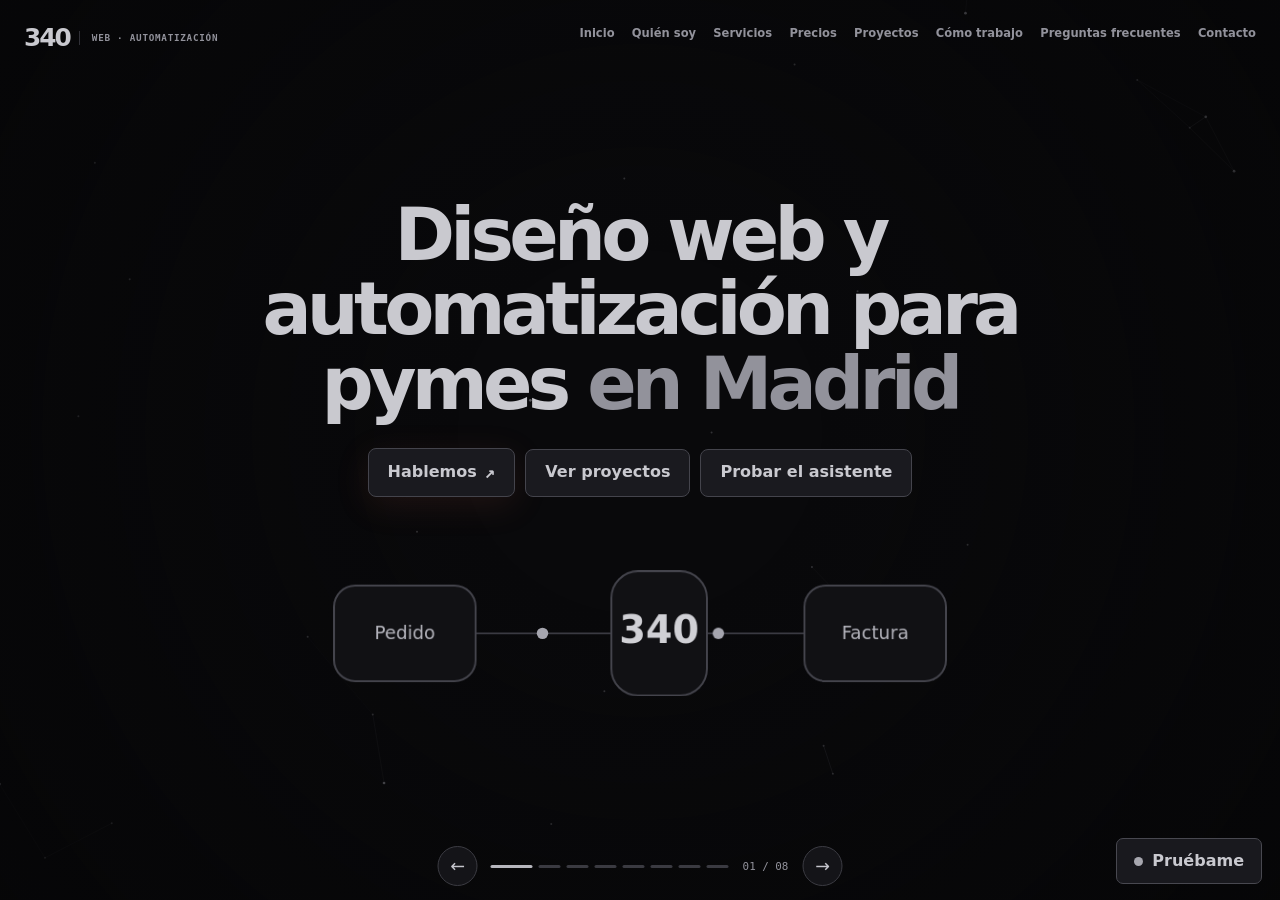
==== commit bcabdd4c: "Redesign tres40 site as horizontal carousel Co-authored-by: Copilot <223556219+Copilot@users.noreply" ====
--- a/index.html
+++ b/index.html
@@ -2,7 +2,7 @@
 <html lang="es">
 <head>
 <meta charset="utf-8">
-<meta name="viewport" content="width=device-width, initial-scale=1, viewport-fit=cover">
+<meta name="viewport" content="width=device-width, initial-scale=1, viewport-fit=cover, interactive-widget=resizes-content">
 <meta http-equiv="Content-Security-Policy" content="default-src 'none'; style-src 'self'; script-src 'self' https://challenges.cloudflare.com; font-src 'self'; img-src 'self' data:; connect-src 'self' data: https://vmi3162910.contaboserver.net https://chat-proxy.trescuatenta.workers.dev https://challenges.cloudflare.com https://*.challenges.cloudflare.com https://ca1.cloudflarecaptcha.com https://ca2.cloudflarecaptcha.com https://dnstest.dev; frame-src https://challenges.cloudflare.com; worker-src blob:; base-uri 'none'; form-action 'self'; object-src 'none'">
 <script src="/boot.js"></script>
 <meta name="referrer" content="no-referrer">
@@ -21,8 +21,8 @@
 <meta property="og:image:alt" content="340: diseño web, automatización práctica y análisis de procesos para negocios.">
 <meta property="og:locale" content="es_ES">
 <meta name="twitter:card" content="summary_large_image">
-<meta name="theme-color" content="#171516">
-<meta name="color-scheme" content="dark light">
+<meta name="theme-color" content="#09090b">
+<meta name="color-scheme" content="dark">
 <meta name="twitter:title" content="Diseño web y automatización en Madrid | 340">
 <meta name="twitter:description" content="Diseño web, automatización con n8n e integración de IA para negocios. Trabajo directamente contigo, desde Madrid.">
 <meta name="twitter:image" content="https://tres40.dev/og-image.png">
@@ -45,38 +45,27 @@
 <link rel="stylesheet" href="/style.css">
 </head>
 <body>
-<div class="intro340" id="intro340">
-  <div class="i-flow" aria-hidden="true">
-    <div class="i-node i-n1">Pedido</div><div class="i-link i-l1"><span class="i-dot"></span></div>
-    <div class="i-node i-hub"><span>340</span></div><div class="i-link i-l2"><span class="i-dot"></span></div>
-    <div class="i-node i-n3">Factura</div>
-  </div>
-  <button type="button" class="i-skip" id="introSkip">Saltar</button>
-</div>
 <a class="skip-link" href="#contenido">Saltar al contenido</a>
-<div class="ambient" aria-hidden="true"><i class="ambient-orb orb-one"></i><i class="ambient-orb orb-two"></i></div>
+<canvas class="network-bg" id="networkBg" aria-hidden="true"></canvas>
 <header class="topbar">
 <div class="topbar-inner">
-<a class="brand" href="#" aria-label="340, inicio"><span class="brand-mark">340</span><span class="brand-caption">WEB · AUTOMATIZACIÓN</span></a>
-<button id="themeToggle" class="theme-toggle" type="button" aria-label="Cambiar a tema claro" aria-pressed="false" title="Cambiar tema">☼</button>
+<a class="brand" href="#inicio" aria-label="340, inicio"><span class="brand-mark">340</span><span class="brand-caption">WEB · AUTOMATIZACIÓN</span></a>
 <button class="nav-toggle" type="button" aria-expanded="false" aria-controls="menu-principal" aria-label="Abrir menú"><span aria-hidden="true"></span></button>
-<nav id="menu-principal" class="top-nav" aria-label="Navegación principal"><a href="#servicios">Servicios</a><a href="#proyectos">Proyectos</a><a href="#metodo">Cómo trabajo</a><a href="#contacto">Contacto</a><a class="top-link menu-cta" href="#contacto">Hablemos <span aria-hidden="true">↗</span></a></nav>
+<nav id="menu-principal" class="top-nav" aria-label="Navegación principal"><a href="#inicio">Inicio</a><a href="#quien-soy">Quién soy</a><a href="#servicios">Servicios</a><a href="#precios">Precios</a><a href="#proyectos">Proyectos</a><a href="#metodo">Cómo trabajo</a><a href="#preguntas">Preguntas frecuentes</a><a href="#contacto">Contacto</a></nav>
 </div>
 <button class="menu-backdrop" type="button" aria-label="Cerrar menú" hidden></button>
 </header>
 
 <main id="contenido">
+<div class="slide slide-home" id="inicio">
 <section class="wrap hero" aria-labelledby="hero-title">
 <div class="hero-content">
-<span class="eyebrow">Para empresas y pymes</span>
-<h1 id="hero-title">Diseño web y automatización para pymes <span>en Madrid</span></h1>
-<p class="hero-copy">Tu web y tus procesos, conectados.</p>
+<h1 id="hero-title" tabindex="-1">Diseño web y automatización para pymes <span>en Madrid</span></h1>
 <div class="hero-actions">
 <a class="button" href="#contacto">Hablemos <span class="button-arrow" aria-hidden="true">↗</span></a>
 <a class="button-secondary" href="#proyectos">Ver proyectos</a>
 <button class="button-tertiary" id="heroChatOpen" type="button" aria-controls="chatPanel">Probar el asistente</button>
 </div>
-<ul class="hero-chips" aria-label="Cómo trabajo"><li>Trato directo</li><li>Presupuesto cerrado</li><li>Sin intermediarios</li></ul>
 </div>
 <div class="hero-flow reveal" aria-hidden="true">
 <svg viewBox="0 0 680 210" role="presentation">
@@ -92,11 +81,12 @@
 </svg>
 </div>
 </section>
-
-<section class="wrap about-section" id="quien-soy" aria-labelledby="sobre-mi-titulo">
+</div>
+
+<div class="slide slide-about" id="quien-soy">
+<section class="wrap about-section" aria-labelledby="sobre-mi-titulo">
 <div class="about-copy reveal">
 <div class="avatar" role="img" aria-label="Inicial M de Mika"><span class="avatar-initial" aria-hidden="true">M</span><img class="avatar-photo" src="/img/mika.webp" width="320" height="320" loading="lazy" decoding="async" alt="Retrato de Mika"></div>
-<span class="eyebrow">Quién soy</span>
 <h2 id="sobre-mi-titulo">Tecnología útil. Trato directo.</h2>
 <p>Diseño webs y conecto procesos para que el trabajo diario sea más sencillo. Trabajo contigo, desde Madrid, y priorizo lo que aporta valor.</p>
 <ul class="about-facts" aria-label="Datos de trabajo">
@@ -105,84 +95,73 @@
 </div>
 </section>
 
-<div class="marquee" aria-label="Claridad, procesos útiles, criterio y mejora continua">
-<div class="marquee-track">
-<div class="marquee-group"><span class="marquee-item">Claridad</span><span class="marquee-item">Procesos útiles</span><span class="marquee-item">Criterio</span><span class="marquee-item">Mejora continua</span><span class="marquee-item">Tiempo para el negocio</span></div>
-<div class="marquee-group" aria-hidden="true"><span class="marquee-item">Claridad</span><span class="marquee-item">Procesos útiles</span><span class="marquee-item">Criterio</span><span class="marquee-item">Mejora continua</span><span class="marquee-item">Tiempo para el negocio</span></div>
-</div>
-</div>
-
 <section class="wrap sectors-section reveal" id="sectores" aria-labelledby="sectores-titulo">
 <div class="content-heading">
-<span class="eyebrow">Para quién</span>
 <h2 id="sectores-titulo">Soluciones para tu sector</h2>
 </div>
 <ul class="sector-chips" data-sectors aria-label="Sectores">
 <li>Turismo y alquileres</li><li>Hostelería</li><li>Comercio</li><li>Servicios profesionales</li>
 </ul>
 </section>
-
+</div>
+
+<div class="slide slide-services" id="diapositiva-servicios">
 <section class="wrap services-section" id="servicios" aria-labelledby="servicios-titulo">
 <div class="content-heading">
-<span class="eyebrow">Servicios digitales</span>
 <h2 id="servicios-titulo">Tecnología que trabaja contigo</h2>
-<p>Elige lo que necesita tu negocio.</p>
 </div>
 <div class="service-grid">
 <article class="service-card reveal">
-<span class="service-icon" aria-hidden="true"><svg viewBox="0 0 24 24"><rect x="3" y="4" width="18" height="16" rx="2"/><path d="M3 9h18M7 6.5h.01M10 6.5h.01M7 13h5M7 16h9"/></svg></span>
-<span class="service-label">01 · PRESENCIA DIGITAL</span>
+<span class="service-label">PRESENCIA DIGITAL</span>
 <h3>Diseño web</h3>
 <p>Explica tu oferta y facilita el contacto.</p>
 </article>
 <article class="service-card reveal">
-<span class="service-icon" aria-hidden="true"><svg viewBox="0 0 24 24"><circle cx="5" cy="6" r="2"/><circle cx="19" cy="18" r="2"/><circle cx="19" cy="6" r="2"/><path d="M7 6h7a5 5 0 0 1 5 5v5M5 8v8h12"/></svg></span>
-<span class="service-label">02 · PROCESOS</span>
+<span class="service-label">PROCESOS</span>
 <h3>Automatización</h3>
 <p>Conecta herramientas y reduce tareas manuales.</p>
 </article>
 <article class="service-card reveal">
-<span class="service-icon" aria-hidden="true"><svg viewBox="0 0 24 24"><path d="m12 3 1.8 5.2L19 10l-5.2 1.8L12 17l-1.8-5.2L5 10l5.2-1.8L12 3Z"/><path d="m19 15 .9 2.1L22 18l-2.1.9L19 21l-.9-2.1L16 18l2.1-.9L19 15Z"/></svg></span>
-<span class="service-label">03 · INTELIGENCIA ARTIFICIAL</span>
+<span class="service-label">INTELIGENCIA ARTIFICIAL</span>
 <h3>Integración de IA</h3>
 <p>Integra IA en procesos de negocio.</p>
 </article>
 <article class="service-card reveal">
-<span class="service-icon" aria-hidden="true"><svg viewBox="0 0 24 24"><circle cx="10.5" cy="10.5" r="6.5"/><path d="m16 16 5 5M8 10.5h5M10.5 8v5"/></svg></span>
-<span class="service-label">04 · ANÁLISIS</span>
+<span class="service-label">ANÁLISIS</span>
 <h3>Auditoría digital</h3>
 <p>Prioriza mejoras por utilidad y esfuerzo.</p>
 </article>
 </div>
 </section>
-
+</div>
+
+<div class="slide slide-pricing" id="diapositiva-precios">
 <section class="wrap pricing-section" id="precios" aria-labelledby="precios-titulo">
 <div class="content-heading reveal">
-<span class="eyebrow">Precios transparentes</span>
 <h2 id="precios-titulo">Precios claros para empezar</h2>
 </div>
 <div class="price-grid">
 <article class="price-card price-card-feature reveal">
-<span class="price-icon" aria-hidden="true">↗</span><span class="price-label">DISEÑO WEB</span>
+<span class="price-label">DISEÑO WEB</span>
 <h3>Tu negocio,<br>desde 200 €</h3>
 <span class="price-value">Presupuesto cerrado</span>
 </article>
 <article class="price-card reveal" data-price-index="0">
-<span class="price-icon" aria-hidden="true">⤳</span><span class="price-label">PROCESOS</span>
+<span class="price-label">PROCESOS</span>
 <h3>Automatización</h3><strong class="price-value">A medida</strong>
 </article>
 <article class="price-card reveal" data-price-index="1">
-<span class="price-icon" aria-hidden="true">✳</span><span class="price-label">INTELIGENCIA ARTIFICIAL</span>
+<span class="price-label">INTELIGENCIA ARTIFICIAL</span>
 <h3>Integración de IA</h3><strong class="price-value">A medida</strong>
 </article>
 </div>
-<p class="pricing-note">Presupuesto cerrado antes de empezar</p>
 <p class="pricing-note" data-legal-block hidden>Los precios tienen el IVA <span data-config="vatStatus"></span>.</p>
 </section>
-
+</div>
+
+<div class="slide slide-projects" id="diapositiva-proyectos">
 <section class="wrap projects-section" id="proyectos" aria-labelledby="proyectos-titulo">
 <div class="content-heading reveal">
-<span class="eyebrow">Proyectos reales</span>
 <h2 id="proyectos-titulo">Trabajo digital, en la práctica</h2>
 </div>
 <div class="project-grid" role="list" aria-label="Proyectos">
@@ -211,37 +190,35 @@
 </article>
 </div>
 </section>
-
+</div>
+
+<div class="slide slide-method" id="diapositiva-metodo">
 <section class="wrap method-section" id="metodo" aria-labelledby="metodo-titulo">
 <div class="method-panel reveal">
 <div class="content-heading">
-<span class="eyebrow">Cómo trabajo</span>
 <h2 id="metodo-titulo">Un proceso claro, paso a paso</h2>
-<p>De la necesidad a una mejora útil.</p>
 </div>
 <div class="method-grid">
 <article class="method-step">
-<span class="step-number">01</span><span class="step-icon" aria-hidden="true"><svg viewBox="0 0 24 24"><path d="M4 5h16v11H9l-5 4V5Z"/><path d="M8 9h8M8 12h5"/></svg></span>
 <h3>Escuchar</h3>
 <p>Entender el proceso y lo que necesitas.</p>
 </article>
 <article class="method-step">
-<span class="step-number">02</span><span class="step-icon" aria-hidden="true"><svg viewBox="0 0 24 24"><path d="m4 15 5-5 4 3 7-8"/><path d="M15 5h5v5"/></svg></span>
 <h3>Priorizar</h3>
 <p>Definir alcance, presupuesto y siguientes pasos.</p>
 </article>
 <article class="method-step">
-<span class="step-number">03</span><span class="step-icon" aria-hidden="true"><svg viewBox="0 0 24 24"><path d="m14 7 3 3M5 19l4-.8L19 8a2.1 2.1 0 0 0-3-3L6 15l-1 4Z"/></svg></span>
 <h3>Construir</h3>
 <p>Implementar, probar y explicar la solución.</p>
 </article>
 </div>
 </div>
 </section>
-
+</div>
+
+<div class="slide slide-faq" id="diapositiva-preguntas">
 <section class="wrap faq-section" id="preguntas" aria-labelledby="preguntas-titulo">
 <div class="content-heading">
-<span class="eyebrow">Respuestas claras</span>
 <h2 id="preguntas-titulo">Preguntas frecuentes</h2>
 </div>
 <div class="faq-list">
@@ -251,14 +228,14 @@
 <details><summary>¿Qué ocurre después de la entrega?</summary><p>Te explico cómo utilizar la solución. Revisamos que responda al objetivo acordado.</p></details>
 </div>
 </section>
-
+</div>
+
+<div class="slide slide-contact" id="diapositiva-contacto">
 <section class="contact" id="contacto">
 <div class="wrap contact-card contact-layout">
 <div class="contact-info">
 <div class="contact-intro">
-<span class="eyebrow">Hablemos</span>
 <h2>¿Qué necesita tu negocio?</h2>
-<p>Cuéntame qué quieres mejorar.</p>
 </div>
 <a class="whatsapp-link" href="https://wa.me/34664633223?text=Hola%20Mika%2C%20vengo%20de%20tres40.dev%20y%20quiero%20hablar%20de%E2%80%A6" target="_blank" rel="noopener noreferrer">
 <svg viewBox="0 0 24 24" aria-hidden="true"><path d="M20.52 3.48A11.81 11.81 0 0 0 12.12 0C5.55 0 .2 5.34.2 11.92c0 2.1.55 4.15 1.6 5.96L.1 24l6.27-1.64a11.9 11.9 0 0 0 5.74 1.46h.01c6.57 0 11.92-5.35 11.92-11.92a11.82 11.82 0 0 0-3.52-8.42ZM12.12 21.8h-.01a9.9 9.9 0 0 1-5.04-1.38l-.36-.21-3.72.98.99-3.63-.23-.37a9.88 9.88 0 0 1-1.52-5.27c0-5.47 4.45-9.92 9.91-9.92a9.85 9.85 0 0 1 7.02 2.91 9.85 9.85 0 0 1 2.9 7.02c0 5.47-4.45 9.92-9.94 9.92Zm5.44-7.43c-.3-.15-1.77-.87-2.04-.97-.28-.1-.48-.15-.68.15-.2.3-.78.97-.96 1.17-.18.2-.35.23-.65.08-.3-.15-1.26-.47-2.4-1.49-.89-.79-1.49-1.77-1.67-2.07-.18-.3-.02-.46.13-.61.13-.13.3-.35.45-.53.15-.18.2-.3.3-.5.1-.2.05-.38-.03-.53-.07-.15-.68-1.63-.93-2.23-.24-.58-.49-.5-.68-.51h-.58c-.2 0-.53.08-.81.38-.28.3-1.06 1.03-1.06 2.5s1.09 2.9 1.24 3.1c.15.2 2.14 3.27 5.18 4.59.72.31 1.28.5 1.71.63.72.23 1.37.2 1.89.12.58-.09 1.77-.72 2.02-1.42.25-.7.25-1.3.18-1.42-.08-.13-.28-.2-.58-.35Z"/></svg>
@@ -276,7 +253,7 @@
 <input class="hp" id="website" name="website" type="text" tabindex="-1" autocomplete="off" aria-hidden="true">
 <input id="ts" name="ts" type="hidden">
 <div class="field wide consent"><input id="privacidad-check" name="privacidad" type="checkbox" value="true" required><label for="privacidad-check">He leído la <a href="/privacidad/">Política de privacidad</a>.</label></div>
-<div class="cf-turnstile" data-sitekey="0x4AAAAAAF-cswaA7F01E_fP" data-size="flexible"></div>
+<div class="cf-turnstile" data-sitekey="0x4AAAAAAF-cswaA7F01E_fP" data-size="flexible" data-theme="dark"></div>
 <button class="button submit" type="submit"><span id="submitLabel">Hablemos de tu proyecto</span> <span class="button-arrow" aria-hidden="true">↗</span></button>
 <p id="s" role="status" aria-live="polite"></p>
 </form>
@@ -287,7 +264,6 @@
 </div>
 </div>
 </section>
-</main>
 
 <footer class="wrap footer">
 <div class="footer-top">
@@ -300,10 +276,16 @@
 <span>© <span id="y"></span> 340 · Todos los derechos reservados</span>
 </div>
 </footer>
-
-<nav class="mobile-action-bar" aria-label="Acciones rápidas">
-<a class="mobile-action-whatsapp" href="https://wa.me/34664633223?text=Hola%20Mika%2C%20vengo%20de%20tres40.dev%20y%20quiero%20hablar%20de%E2%80%A6" target="_blank" rel="noopener noreferrer">WhatsApp</a>
-<a class="mobile-action-contact" href="#contacto">Hablemos <span aria-hidden="true">↗</span></a>
+</div>
+</main>
+
+<nav class="carousel-controls" aria-label="Controles del carrusel">
+<button type="button" class="carousel-arrow carousel-prev" aria-label="Diapositiva anterior">←</button>
+<div class="carousel-progress" role="group" aria-label="Ir a una diapositiva">
+<button type="button" aria-label="Inicio" aria-current="true"></button><button type="button" aria-label="Quién soy"></button><button type="button" aria-label="Servicios"></button><button type="button" aria-label="Precios"></button><button type="button" aria-label="Proyectos"></button><button type="button" aria-label="Cómo trabajo"></button><button type="button" aria-label="Preguntas frecuentes"></button><button type="button" aria-label="Contacto"></button>
+</div>
+<span class="carousel-count" aria-live="polite">01 / 08</span>
+<button type="button" class="carousel-arrow carousel-next" aria-label="Diapositiva siguiente">→</button>
 </nav>
 
 <aside id="cookieBanner" class="cookie-banner" aria-labelledby="cookieBannerTitle" hidden>
@@ -321,7 +303,7 @@
 </aside>
 
 <button id="chatToggle" class="chat-toggle" type="button" aria-label="Probar el asistente de 340" aria-expanded="false" aria-controls="chatPanel"><span class="chat-dot" aria-hidden="true"></span> Pruébame</button>
-<section id="chatPanel" class="chat-panel" role="dialog" aria-label="Asistente de automatización" aria-hidden="true">
+<section id="chatPanel" class="chat-panel" role="dialog" aria-label="Asistente de automatización" aria-hidden="true" aria-modal="false">
 <div class="chat-head"><div><strong>Asistente de automatización</strong><small>Una duda sobre tu negocio</small></div><button id="chatClose" class="chat-close" type="button" aria-label="Cerrar chat">×</button></div>
 <div id="chatMessages" class="chat-messages" role="log" aria-live="polite"><div class="chat-message">Hola. ¿Qué tarea repetitiva le quita tiempo a tu equipo?</div></div>
 <form id="chatForm" class="chat-form"><label class="hp" for="chatInput">Tu pregunta</label><input id="chatInput" type="text" maxlength="1000" placeholder="Escribe tu pregunta..." autocomplete="off" required><button type="submit" aria-label="Enviar pregunta">↑</button></form>
--- a/style.css
+++ b/style.css
@@ -736,6 +736,281 @@
 @media(max-width:760px){
   .legal-page{padding-top:48px!important}
   .legal-updated{margin-bottom:26px}
+}
+
+/* 340 horizontal portfolio */
+:root{--bg:#09090b;--ink:#c9c9cf;--muted:#92929b;--line:#303037;--line-soft:#38383f;--accent:#a7a7b0;--accent-dark:#c1c1c8;--deep:#111114;--card:#111114;--soft:#19191e;--surface-soft:#111114;color-scheme:dark}
+html,body{width:100%;height:100%;min-height:100%;overflow:hidden}
+body{position:relative;background:#09090b;color:var(--ink);font-family:Inter,ui-sans-serif,system-ui,-apple-system,"Segoe UI",sans-serif}
+a:hover{color:#d1d1d6}
+button{font-family:inherit}
+:focus-visible{outline:2px solid #c9c9cf!important;outline-offset:3px}
+.network-bg{position:fixed;inset:0;z-index:0;width:100%;height:100%;pointer-events:none}
+.ambient,.ambient-orb,.intro340{display:none!important}
+.topbar{position:fixed;inset:0 0 auto;z-index:30;width:100%;min-height:0;height:auto;margin:0;padding:env(safe-area-inset-top,0px) 0 0;border:0;background:transparent}
+.topbar-inner{width:min(1320px,calc(100% - 48px));min-height:68px;display:flex;align-items:center;gap:clamp(12px,2vw,30px);margin:0 auto;padding:10px 0;border:0;border-radius:0;background:transparent;backdrop-filter:none;box-shadow:none}
+.brand{flex:none;color:var(--ink)}
+.brand-mark{font-family:Inter,ui-sans-serif,system-ui,sans-serif;font-size:1.55rem;font-weight:750;letter-spacing:-.08em}
+.brand-caption{color:var(--muted);font-family:ui-monospace,SFMono-Regular,Consolas,monospace;font-size:.58rem;letter-spacing:.08em}
+.nav-toggle{display:none}
+.top-nav{display:flex;flex:1;align-items:center;justify-content:flex-end;gap:clamp(8px,1.35vw,22px);margin:0}
+.top-nav a{min-height:42px;padding:8px 0;color:var(--muted);font-size:clamp(.72rem,.88vw,.86rem);text-decoration:none;white-space:nowrap}
+.top-nav a:hover,.top-nav a:focus-visible{color:var(--ink)}
+.menu-backdrop{display:none!important}
+main#contenido{position:fixed;inset:0;z-index:1;display:flex;width:800vw;height:100dvh;overflow:visible;text-align:center;transition:transform .75s cubic-bezier(.22,.72,.2,1);will-change:transform}
+.slide{position:relative;flex:0 0 100vw;width:100vw;height:100dvh;min-width:0;display:flex;flex-direction:column;align-items:center;justify-content:center;gap:clamp(12px,2.4vh,24px);overflow:hidden;padding:clamp(90px,12vh,130px) clamp(22px,6vw,88px) calc(76px + env(safe-area-inset-bottom,0px))}
+.slide>section{width:min(1160px,100%);max-height:100%;margin:0 auto;padding:0!important}
+.slide h1,.slide h2,.slide h3{color:var(--ink);text-align:center}
+.slide h1{max-width:920px;margin:0 auto;font-size:clamp(2.4rem,5.7vw,5.4rem);font-weight:620;letter-spacing:-.065em;line-height:1.02}
+.slide h1 span{display:inline;color:var(--muted)}
+.slide h2{max-width:900px;margin:0 auto clamp(16px,3vh,28px);font-size:clamp(1.8rem,4vw,3.5rem);font-weight:560;letter-spacing:-.055em;line-height:1.05}
+.slide p{color:var(--muted)}
+.hero{display:flex;min-height:0;height:100%;flex-direction:column;justify-content:center;gap:clamp(18px,4vh,38px);padding:0!important}
+.hero-content{max-width:1000px}
+.hero::before,.hero::after{display:none}
+.hero-actions{justify-content:center;gap:10px;margin-top:clamp(18px,3vh,30px)}
+.hero-actions :is(.button,.button-secondary,.button-tertiary),.button,.button-secondary,.button-tertiary,.submit{min-height:48px;padding:10px 19px;border:1px solid #44444c;border-radius:8px;background:#1a1a1f;color:#c9c9cf;font:inherit;font-weight:580;text-decoration:none}
+.hero-actions :is(.button,.button-secondary,.button-tertiary):hover,.button:hover,.submit:hover{border-color:#777780;background:#24242a;color:#e0e0e4}
+.button-arrow{font-family:ui-monospace,SFMono-Regular,Consolas,monospace}
+.hero-flow{width:min(650px,100%);margin:0 auto}
+.hero-flow svg{max-height:clamp(128px,23vh,210px)}
+.flow-line{stroke:#3a3a42;stroke-width:2}
+.flow-node,.flow-hub{fill:#111114;stroke:#44444c;stroke-width:2}
+.flow-hub{transform-box:fill-box;transform-origin:center;animation:hubBreathe 3.2s ease-in-out infinite alternate}
+.flow-label{fill:#b5b5bd;font:500 19px Inter,ui-sans-serif,system-ui,sans-serif}
+.flow-logo{fill:#d0d0d5;font:650 40px Inter,ui-sans-serif,system-ui,sans-serif}
+.flow-pulse{fill:#a5a5ae;filter:none;animation:flowMove 2.3s linear infinite}
+.flow-pulse-late{animation-delay:1.15s}
+@keyframes flowMove{from{transform:translateX(-55px);opacity:0}15%{opacity:1}85%{opacity:1}to{transform:translateX(55px);opacity:0}}
+@keyframes hubBreathe{from{transform:scale(.97)}to{transform:scale(1.035)}}
+.slide-about{gap:clamp(10px,2vh,20px)}
+.slide-about .about-section,.slide-about .sectors-section{width:min(1050px,100%);flex:none}
+.about-section{display:flex;align-items:center;justify-content:center}
+.about-copy{width:100%;max-width:900px}
+.avatar{width:clamp(54px,8vh,78px);height:clamp(54px,8vh,78px);margin-bottom:clamp(8px,1.5vh,16px);border-color:#414149;background:#17171b;color:#b8b8c0}
+.avatar-photo{filter:grayscale(1)}
+.about-copy>p{max-width:58ch;margin:12px auto;font-size:clamp(.88rem,1.2vw,1rem)}
+.about-facts{gap:10px;margin-top:12px}
+.about-facts li{min-height:0;padding:0;border:0;border-radius:0;background:transparent;color:var(--muted);font:500 .78rem ui-monospace,SFMono-Regular,Consolas,monospace}
+.about-facts li+li:before{content:"·";padding-right:10px;color:#686870}
+.content-heading{max-width:100%;margin:0 auto clamp(14px,2.4vh,24px);text-align:center}
+.content-heading h2{margin:0 auto}
+.sectors-section .content-heading{margin-bottom:clamp(8px,1.6vh,16px)}
+.sector-chips{gap:9px;margin:0}
+.sector-chips li{min-height:38px;padding:8px 12px;border:1px solid #34343b;border-radius:6px;background:#111114;color:#a8a8b0;font-size:.84rem}
+.service-grid,.price-grid,.project-grid,.method-grid{display:grid;grid-template-columns:repeat(4,minmax(0,1fr));align-items:stretch;justify-content:center;gap:clamp(10px,1.4vw,18px);width:100%;margin:0 auto}
+.service-card,.price-card,.project-card{min-width:0;min-height:clamp(190px,29vh,255px);padding:clamp(16px,2vw,28px);border:1px solid #34343b;border-radius:8px;background:#111114;color:var(--ink);box-shadow:none;text-align:center}
+.service-card:first-child,.service-card:last-child{grid-column:auto}
+.service-card:hover,.price-card:hover,.project-card:hover{transform:translateY(-2px);border-color:#55555e;box-shadow:none}
+.service-label,.price-label,.project-kind{margin-bottom:10px;color:#9999a2;font:500 .66rem ui-monospace,SFMono-Regular,Consolas,monospace;letter-spacing:.065em}
+.service-card h3,.price-card h3,.project-card-copy h3{margin:8px auto;font-size:clamp(1.02rem,1.6vw,1.35rem);font-weight:560;letter-spacing:-.025em}
+.service-card p,.project-card-copy p{margin:8px auto 0;color:var(--muted);font-size:.86rem}
+.price-grid{grid-template-columns:repeat(3,minmax(0,1fr));max-width:1020px}
+.price-card{min-height:clamp(210px,30vh,270px)}
+.price-card-feature{border-color:#55555e;background:#151519}
+.price-card h3{font-size:clamp(1.2rem,2vw,1.8rem)}
+.price-card-feature h3{font-size:clamp(1.4rem,2.8vw,2.2rem)}
+.price-value{color:#a7a7af;font:500 .78rem ui-monospace,SFMono-Regular,Consolas,monospace}
+.pricing-note{margin:12px auto 0;font:500 .72rem ui-monospace,SFMono-Regular,Consolas,monospace}
+.project-grid{grid-template-columns:repeat(3,minmax(0,1fr));max-width:1100px}
+.project-card{padding:0;overflow:hidden;text-align:center}
+.project-preview{aspect-ratio:1.65;background:#17171b}
+.browser-bar{height:30px;border-color:#34343b;background:#141418;color:#9b9ba3;font:500 .62rem ui-monospace,SFMono-Regular,Consolas,monospace}
+.browser-bar i{background:#606068}
+.preview-fallback{inset:30px 0 0;color:#96969e}
+.preview-mark{color:#c1c1c8;font-size:clamp(1rem,1.8vw,1.5rem)}
+.project-shot{inset:30px 0 0;height:calc(100% - 30px);filter:grayscale(1) brightness(.78)}
+.project-card-copy{align-items:center;padding:clamp(12px,1.8vw,20px)}
+.project-card-copy h3{font-size:clamp(.95rem,1.4vw,1.2rem)}
+.project-card-copy p{margin:4px 0 10px;font-size:.78rem}
+.project-cta{margin-top:auto;color:#b5b5bd;font:500 .72rem ui-monospace,SFMono-Regular,Consolas,monospace}
+.private-flow i{background:#72727a}
+.private-flow span{border-color:#393940;border-radius:5px;background:#141418;color:#b8b8c0;font:500 .68rem ui-monospace,SFMono-Regular,Consolas,monospace}
+.method-panel{width:100%;padding:0;border:0;border-radius:0;background:transparent}
+.method-grid{position:relative;grid-template-columns:repeat(3,minmax(0,1fr));max-width:900px;gap:16px;margin:0 auto}
+.method-grid::before{top:50%;right:16%;left:16%;background:#3b3b42}
+.method-step{z-index:1;min-height:clamp(145px,22vh,200px);justify-content:center;padding:18px;border:1px solid #34343b;border-radius:8px;background:#111114}
+.method-step h3{margin:6px 0;font-size:clamp(1.15rem,2vw,1.6rem);font-weight:560}
+.method-step p{max-width:27ch;margin:4px auto 0;font-size:.84rem}
+.faq-list{width:min(820px,100%);max-height:62vh;margin:0 auto;overflow:auto;overscroll-behavior:contain}
+.faq-list details{margin:7px 0;border:1px solid #34343b;border-radius:6px;background:#111114}
+.faq-list summary{min-height:48px;padding:11px 15px;color:#c6c6cc;font-size:.89rem}
+.faq-list summary::after{color:#a7a7af}
+.faq-list details p{padding:0 15px 12px;color:#a0a0a8;font-size:.82rem}
+.slide-contact{gap:clamp(8px,1.5vh,15px)}
+.slide-contact>.contact{width:min(1100px,100%);flex:none}
+.contact-card{grid-template-columns:.75fr 1.25fr;align-items:center;gap:clamp(16px,3vw,40px);padding:0;border:0;border-radius:0;background:transparent}
+.contact-info{align-items:center;gap:10px;text-align:center}
+.contact-intro h2{margin:0 auto 12px;font-size:clamp(1.7rem,3vw,2.8rem)}
+.whatsapp-link{width:min(100%,360px);min-height:44px;margin:0;border:1px solid #44444c;border-radius:6px;background:#1a1a1f;color:#c9c9cf;font-size:.8rem}
+.whatsapp-link:hover{border-color:#777780;background:#24242a;color:#e0e0e4}
+.whatsapp-link svg{width:17px;height:17px}
+.whatsapp-note{margin:0 auto;font-size:.68rem}
+.contact-form-column{max-height:calc(100dvh - 180px);overflow:auto;overscroll-behavior:contain}
+.contact-form{padding:clamp(12px,1.5vw,19px);border:1px solid #34343b;border-radius:8px;background:#101014}
+.form-grid{gap:8px}
+.field{gap:4px}
+.field label{color:#bdbdc4;font-size:.72rem}
+.field input,.field select,.field textarea{min-height:38px;padding:7px 9px;border-color:#3a3a42;border-radius:5px;background:#18181d;color:#c9c9cf;font-size:16px}
+.field textarea{min-height:54px;max-height:80px;resize:none}
+.field input::placeholder,.field textarea::placeholder{color:#85858e}
+.field input:focus,.field select:focus,.field textarea:focus{outline:2px solid #8e8e97;outline-offset:1px}
+.consent{gap:7px;margin:6px 0;color:#b6b6bd;font-size:.68rem}
+.consent a,.privacy-brief a{color:#c3c3ca}
+.consent input{accent-color:#85858e}
+.cf-turnstile{min-height:0;transform:scale(.86);transform-origin:left center}
+.submit{width:100%;min-height:40px;padding:7px 12px}
+#s{min-height:0;margin:4px 0 0;color:#bcbcc4;font-size:.72rem}
+.privacy-brief{margin-top:7px;padding:6px 9px;border-left:1px solid #484850;background:transparent;color:#92929b;font-size:.63rem;line-height:1.4;text-align:left}
+.footer{width:100%;padding:0;border:0;color:#85858e;font-size:.68rem}
+.footer-top{justify-content:center;gap:10px 20px;flex-wrap:wrap;font-family:ui-monospace,SFMono-Regular,Consolas,monospace}
+.legal{gap:14px}
+.legal a{color:#a7a7af}
+.carousel-controls{position:fixed;z-index:35;right:50%;bottom:calc(14px + env(safe-area-inset-bottom,0px));display:flex;align-items:center;gap:13px;transform:translateX(50%)}
+.carousel-arrow{width:40px;height:40px;border:1px solid #3c3c43;border-radius:50%;background:#141418;color:#c5c5cc;font-size:1.1rem;cursor:pointer}
+.carousel-arrow:hover{border-color:#777780;background:#202025}
+.carousel-progress{display:flex;align-items:center;gap:6px}
+.carousel-progress button{width:22px;height:3px;padding:0;border:0;border-radius:9px;background:#3a3a41;cursor:pointer;transition:width .25s,background .25s}
+.carousel-progress button[aria-current="true"]{width:42px;background:#b6b6bd}
+.carousel-count{min-width:48px;color:#92929b;font:500 .68rem ui-monospace,SFMono-Regular,Consolas,monospace;text-align:center}
+.chat-toggle{right:18px;bottom:calc(16px + env(safe-area-inset-bottom,0px));z-index:50;min-height:46px;border:1px solid #484850;border-radius:7px;background:#19191e;color:#c9c9cf;box-shadow:none}
+.chat-toggle:hover{border-color:#777780;background:#24242a;color:#e0e0e4}
+.chat-dot{background:#a7a7af}
+.chat-panel{right:18px;bottom:74px;z-index:51;width:min(380px,calc(100vw - 36px));height:min(500px,calc(100dvh - 100px));max-width:none;border:1px solid #44444c;border-radius:8px;background:#0f0f12;box-shadow:0 18px 60px #000b}
+.chat-head{min-height:62px;padding:13px 15px;border-bottom:1px solid #34343b;background:#151519;color:#c9c9cf}
+.chat-head strong{font-size:.9rem;font-weight:600}
+.chat-head small{color:#9999a2}
+.chat-close{width:38px;height:38px;border:1px solid #44444c;border-radius:6px;background:#1a1a1f;color:#c9c9cf;font-size:1.3rem}
+.chat-messages{gap:10px;padding:14px}
+.chat-message,.chat-message.user,.chat-message.error{max-width:88%;border:1px solid #34343b;border-radius:7px;background:#19191e;color:#c9c9cf;font-size:.87rem}
+.chat-message.user{align-self:flex-end;background:#25252b}
+.chat-message.error{border-color:#52525a;color:#c4c4ca}
+.chat-form{gap:8px;padding:10px;border-color:#34343b}
+.chat-form input{min-height:44px;padding:10px;border-color:#42424a;border-radius:5px;background:#17171b;color:#c9c9cf;font-size:16px}
+.chat-form input::placeholder{color:#8e8e97}
+.chat-form button{width:44px;min-width:44px;border:1px solid #484850;border-radius:5px;background:#25252b;color:#c9c9cf}
+.chat-note{padding:0 12px 10px;color:#92929b;font-size:.67rem}
+.chat-panel.open{display:flex}
+.slide.is-active .reveal{opacity:1;transform:none;animation:slideRise .48s both}
+.slide.is-active .reveal:nth-child(2){animation-delay:.06s}
+.slide.is-active .reveal:nth-child(3){animation-delay:.12s}
+.slide.is-active .reveal:nth-child(4){animation-delay:.18s}
+@keyframes slideRise{from{opacity:0;transform:translateY(12px)}to{opacity:1;transform:none}}
+@media(max-width:859px){
+  .topbar-inner{width:calc(100% - 28px);min-height:58px;padding:5px 0}
+  .nav-toggle{display:grid;width:40px;height:40px;margin-left:auto;border-color:#3b3b42;border-radius:6px;background:#141418;color:#c9c9cf}
+  .top-nav,.js .top-nav{display:none}
+  .js .top-nav.is-open{position:fixed;inset:0;z-index:33;display:flex;flex-direction:column;align-items:center;justify-content:center;gap:3px;padding:calc(64px + env(safe-area-inset-top,0px)) 18px calc(24px + env(safe-area-inset-bottom,0px));border:0;background:#09090bf5;backdrop-filter:none}
+  .top-nav.is-open a{width:min(360px,100%);min-height:42px;justify-content:center;padding:8px;color:#c9c9cf;font-size:.95rem}
+  .top-nav.is-open a:hover{background:#19191e}
+  .menu-backdrop{display:block!important;position:fixed;inset:0;z-index:32;background:#0008}
+  .menu-backdrop[hidden]{display:none!important}
+  .slide{padding:calc(72px + env(safe-area-inset-top,0px)) 20px calc(67px + env(safe-area-inset-bottom,0px))}
+  .slide-about{gap:clamp(8px,1.5vh,16px)}
+  .slide-about .about-section,.slide-about .sectors-section{width:100%}
+  .slide-about .about-copy>p{max-width:52ch}
+  .service-grid,.price-grid,.project-grid,.method-grid{display:flex;width:100%;max-width:none;justify-content:flex-start;gap:12px;overflow-x:auto;overflow-y:hidden;padding:4px max(6vw,18px) 9px;scroll-snap-type:x mandatory;overscroll-behavior-x:contain;scrollbar-width:none;-webkit-overflow-scrolling:touch;touch-action:pan-x pan-y}
+  .service-grid::-webkit-scrollbar,.price-grid::-webkit-scrollbar,.project-grid::-webkit-scrollbar,.method-grid::-webkit-scrollbar{display:none}
+  .service-card,.price-card,.project-card,.method-step{flex:0 0 78vw;width:78vw;min-height:clamp(190px,32vh,260px);scroll-snap-align:center}
+  .service-card:first-child,.service-card:last-child{grid-column:auto}
+  .price-grid{max-width:none}
+  .price-card{min-height:clamp(190px,32vh,255px)}
+  .project-card{padding:0}
+  .method-grid{position:static;margin:0}
+  .method-grid::before{display:none}
+  .method-step{justify-content:center}
+  .faq-list{max-height:65dvh}
+  .slide-contact>.contact{width:100%}
+  .contact-card{grid-template-columns:minmax(0,1fr);gap:10px}
+  .contact-info{gap:6px}
+  .contact-intro h2{margin:0 auto 5px}
+  .whatsapp-link{min-height:38px}
+  .contact-form-column{max-height:calc(100dvh - 255px - env(safe-area-inset-top,0px));overflow:auto}
+  .contact-form{padding:9px}
+  .form-grid{grid-template-columns:1fr 1fr;gap:6px}
+  .field.wide{grid-column:1/-1}
+  .field input,.field select{min-height:34px;padding:5px 7px}
+  .field textarea{min-height:42px;max-height:54px;padding:6px 7px}
+  .consent{margin:4px 0}
+  .cf-turnstile{transform:scale(.72);transform-origin:left center;margin-block:-6px}
+  .privacy-brief{font-size:.57rem;line-height:1.35}
+  .footer-top{gap:6px 12px}
+  .carousel-controls{bottom:calc(10px + env(safe-area-inset-bottom,0px));gap:7px}
+  .carousel-arrow{display:none}
+  .carousel-progress{gap:4px}
+  .carousel-progress button{width:14px;height:3px}
+  .carousel-progress button[aria-current="true"]{width:29px}
+  .carousel-count{min-width:42px;font-size:.62rem}
+  .chat-toggle{right:12px;bottom:calc(58px + env(safe-area-inset-bottom,0px));min-height:42px;padding-inline:12px}
+  .chat-panel{inset:var(--chat-vv-top,0px) 0 auto;width:100%;max-width:none;height:var(--chat-vv-height,100dvh);max-height:none;border:0;border-radius:0}
+  .chat-panel.open{padding-top:env(safe-area-inset-top,0px);padding-bottom:env(safe-area-inset-bottom,0px)}
+}
+@media(max-width:430px){
+  .brand-caption{display:none}
+  .slide{padding-right:14px;padding-left:14px}
+  .slide h1{font-size:clamp(2.15rem,9.3vw,3.3rem)}
+  .hero-actions{gap:7px}
+  .hero-actions :is(.button,.button-secondary,.button-tertiary){min-height:42px;padding:8px 11px;font-size:.79rem}
+  .hero-flow{width:100%}
+  .service-card,.price-card,.project-card,.method-step{flex-basis:78vw;width:78vw}
+  .slide-contact{gap:5px;padding-top:calc(60px + env(safe-area-inset-top,0px));padding-bottom:calc(52px + env(safe-area-inset-bottom,0px))}
+  .slide-contact .contact-intro h2{font-size:clamp(1.45rem,6.6vw,1.9rem)}
+  .contact-info{gap:4px}
+  .whatsapp-note{font-size:.61rem}
+  .contact-form-column{max-height:calc(100dvh - 220px - env(safe-area-inset-top,0px) - env(safe-area-inset-bottom,0px))}
+  .field label{font-size:.66rem}
+  .field input,.field select{min-height:31px;font-size:16px}
+  .field textarea{min-height:38px;max-height:48px;font-size:16px}
+  .consent{font-size:.62rem}
+  .submit{min-height:36px;font-size:.78rem}
+  #s{font-size:.65rem}
+}
+@media(max-height:700px) and (max-width:859px){
+  .slide{padding-top:calc(60px + env(safe-area-inset-top,0px));padding-bottom:calc(60px + env(safe-area-inset-bottom,0px))}
+  .slide h2{margin-bottom:10px;font-size:clamp(1.55rem,4.7vh,2.2rem)}
+  .avatar{width:46px;height:46px;margin-bottom:5px;font-size:1.5rem}
+  .slide-about .about-copy>p{margin:6px auto;font-size:.8rem}
+  .about-facts{margin-top:6px}
+  .about-facts li{font-size:.7rem}
+  .content-heading{margin-bottom:8px}
+  .service-card,.price-card,.project-card,.method-step{min-height:170px}
+  .project-preview{aspect-ratio:1.8}
+  .faq-list{max-height:64dvh}
+  .faq-list details{margin:4px 0}
+  .faq-list summary{min-height:40px;padding:8px 12px;font-size:.8rem}
+  .slide-contact .contact-intro h2{margin-bottom:2px;font-size:clamp(1.25rem,5.5vw,1.5rem)}
+  .slide-contact .contact-card{gap:6px}
+  .slide-contact .contact-info{gap:4px}
+  .slide-contact .whatsapp-link{min-height:34px;font-size:.72rem}
+  .slide-contact .whatsapp-note{font-size:.56rem}
+  .slide-contact .contact-form{padding:6px}
+  .slide-contact .form-grid{gap:4px}
+  .slide-contact .field{gap:2px}
+  .slide-contact .field label{font-size:.6rem}
+  .slide-contact .field input,.slide-contact .field select{min-height:28px;padding:4px 6px}
+  .slide-contact .field textarea{min-height:34px;max-height:40px;padding:5px 6px}
+  .slide-contact .consent{margin:2px 0;font-size:.58rem}
+  .slide-contact .cf-turnstile{transform:scale(.66);transform-origin:left center;margin-block:-9px}
+  .slide-contact .submit{min-height:31px;padding:5px 10px;font-size:.72rem}
+  .slide-contact .privacy-brief{margin-top:4px;padding:3px 6px;font-size:.5rem;line-height:1.12}
+  .slide-contact .privacy-brief p{margin:2px 0}
+  .slide-contact .footer{font-size:.56rem;line-height:1.15}
+  .slide-contact .footer-top{gap:2px 7px}
+  .slide-contact .legal{gap:8px}
+}
+body>.network-bg{position:fixed;inset:0;z-index:0}
+body>.topbar{position:fixed!important;inset:0 0 auto;z-index:30!important}
+body>.carousel-controls{position:fixed;right:50%;bottom:calc(14px + env(safe-area-inset-bottom,0px));z-index:35;transform:translateX(50%)}
+body>.chat-toggle{position:fixed;z-index:50}
+body>.chat-panel{position:fixed;z-index:51}
+body>.cookie-banner{position:fixed;z-index:60}
+@media(max-width:859px){
+  body>.carousel-controls{bottom:calc(10px + env(safe-area-inset-bottom,0px))}
+  body>.chat-toggle{bottom:calc(58px + env(safe-area-inset-bottom,0px))}
+}
+@media(prefers-reduced-motion:reduce){
+  *,*::before,*::after{scroll-behavior:auto!important;animation:none!important;transition:none!important}
+  .slide.is-active .reveal{opacity:1;transform:none}
   .legal-page>section{padding:17px 0}
   .not-found{min-height:64dvh}
 }
